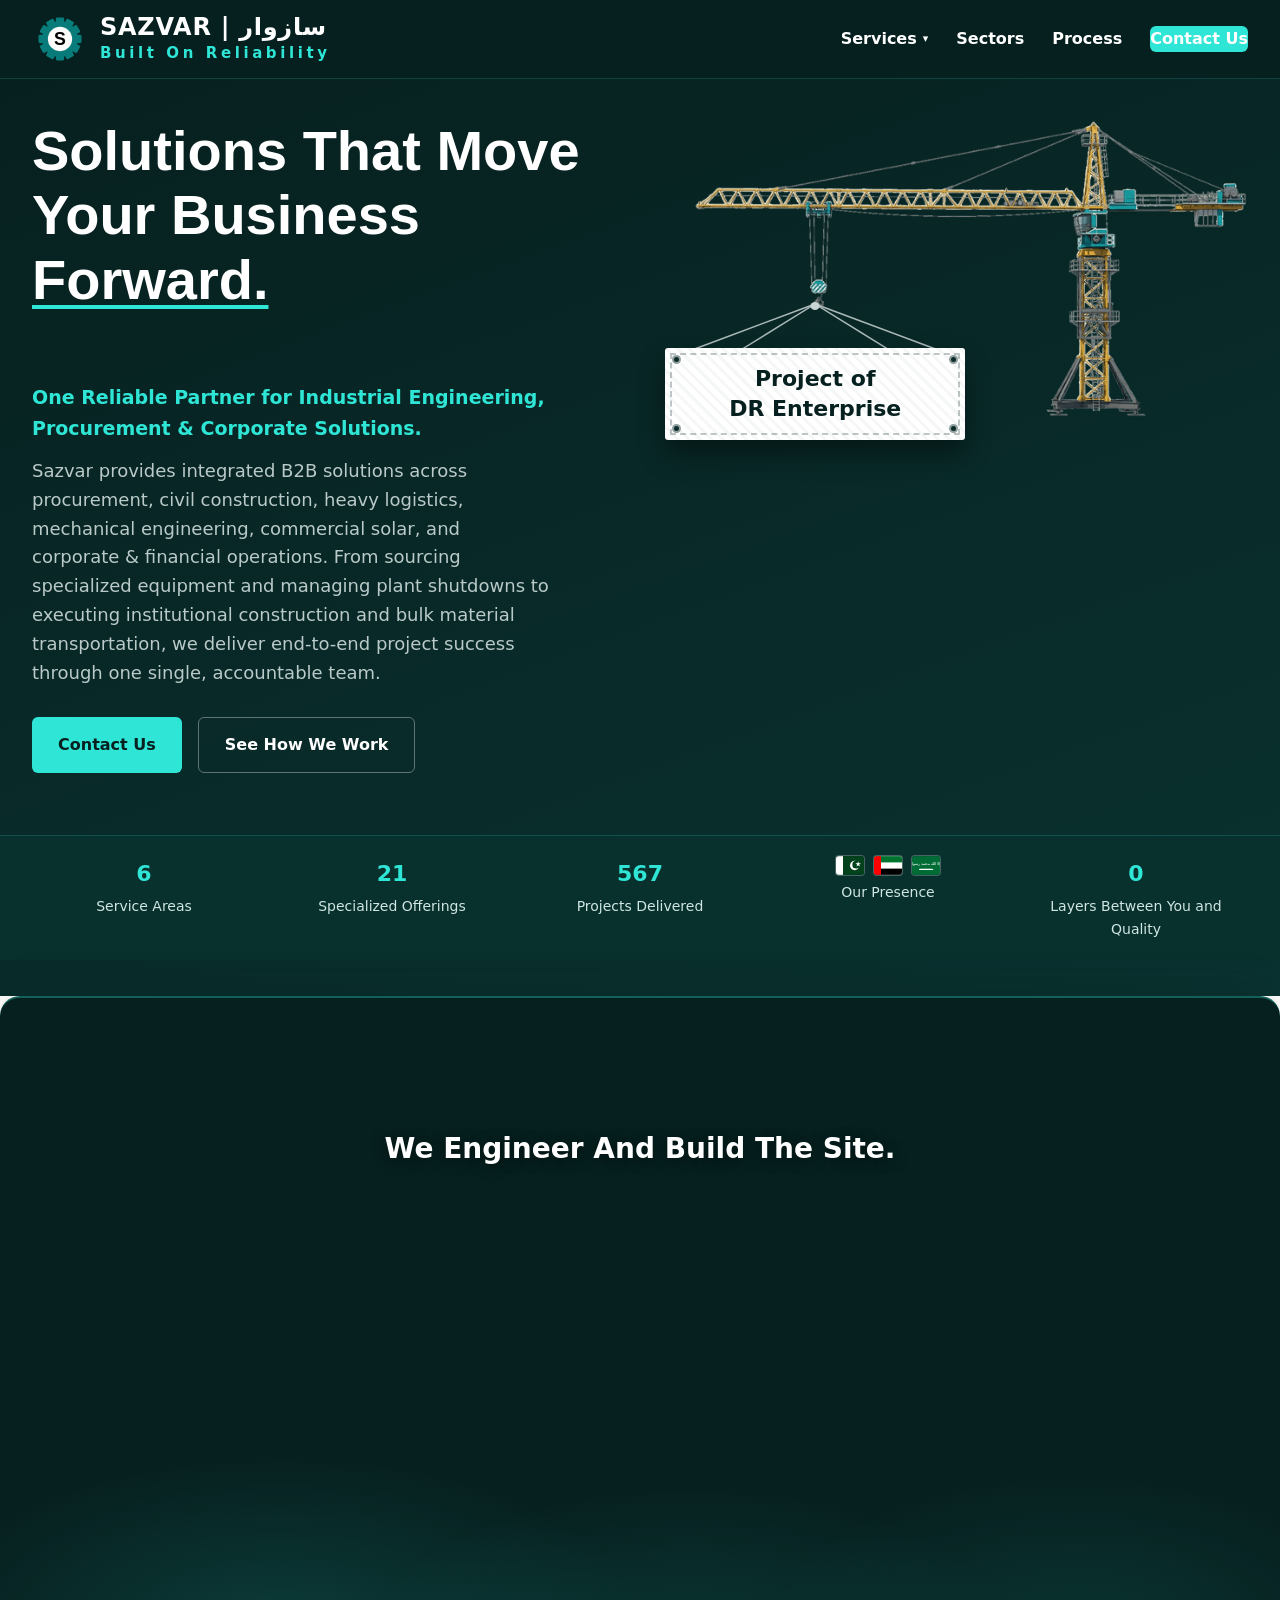
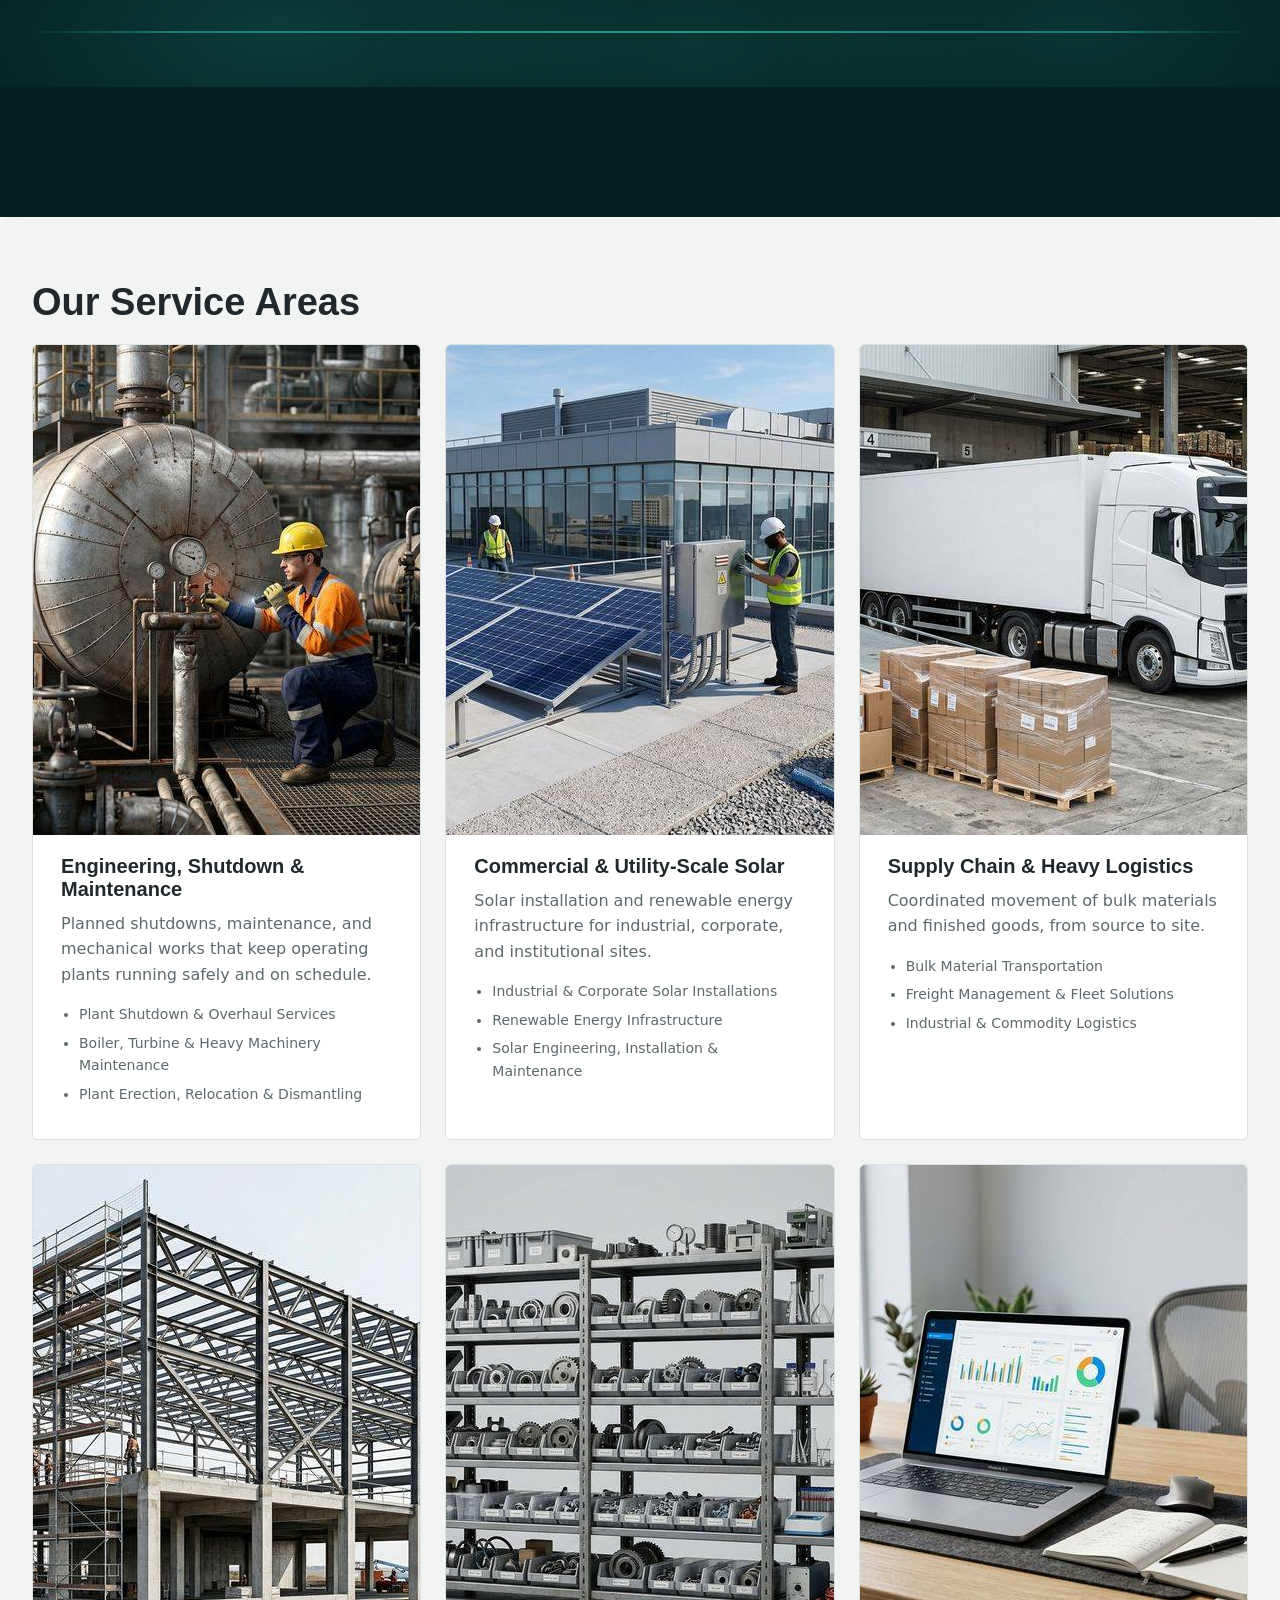
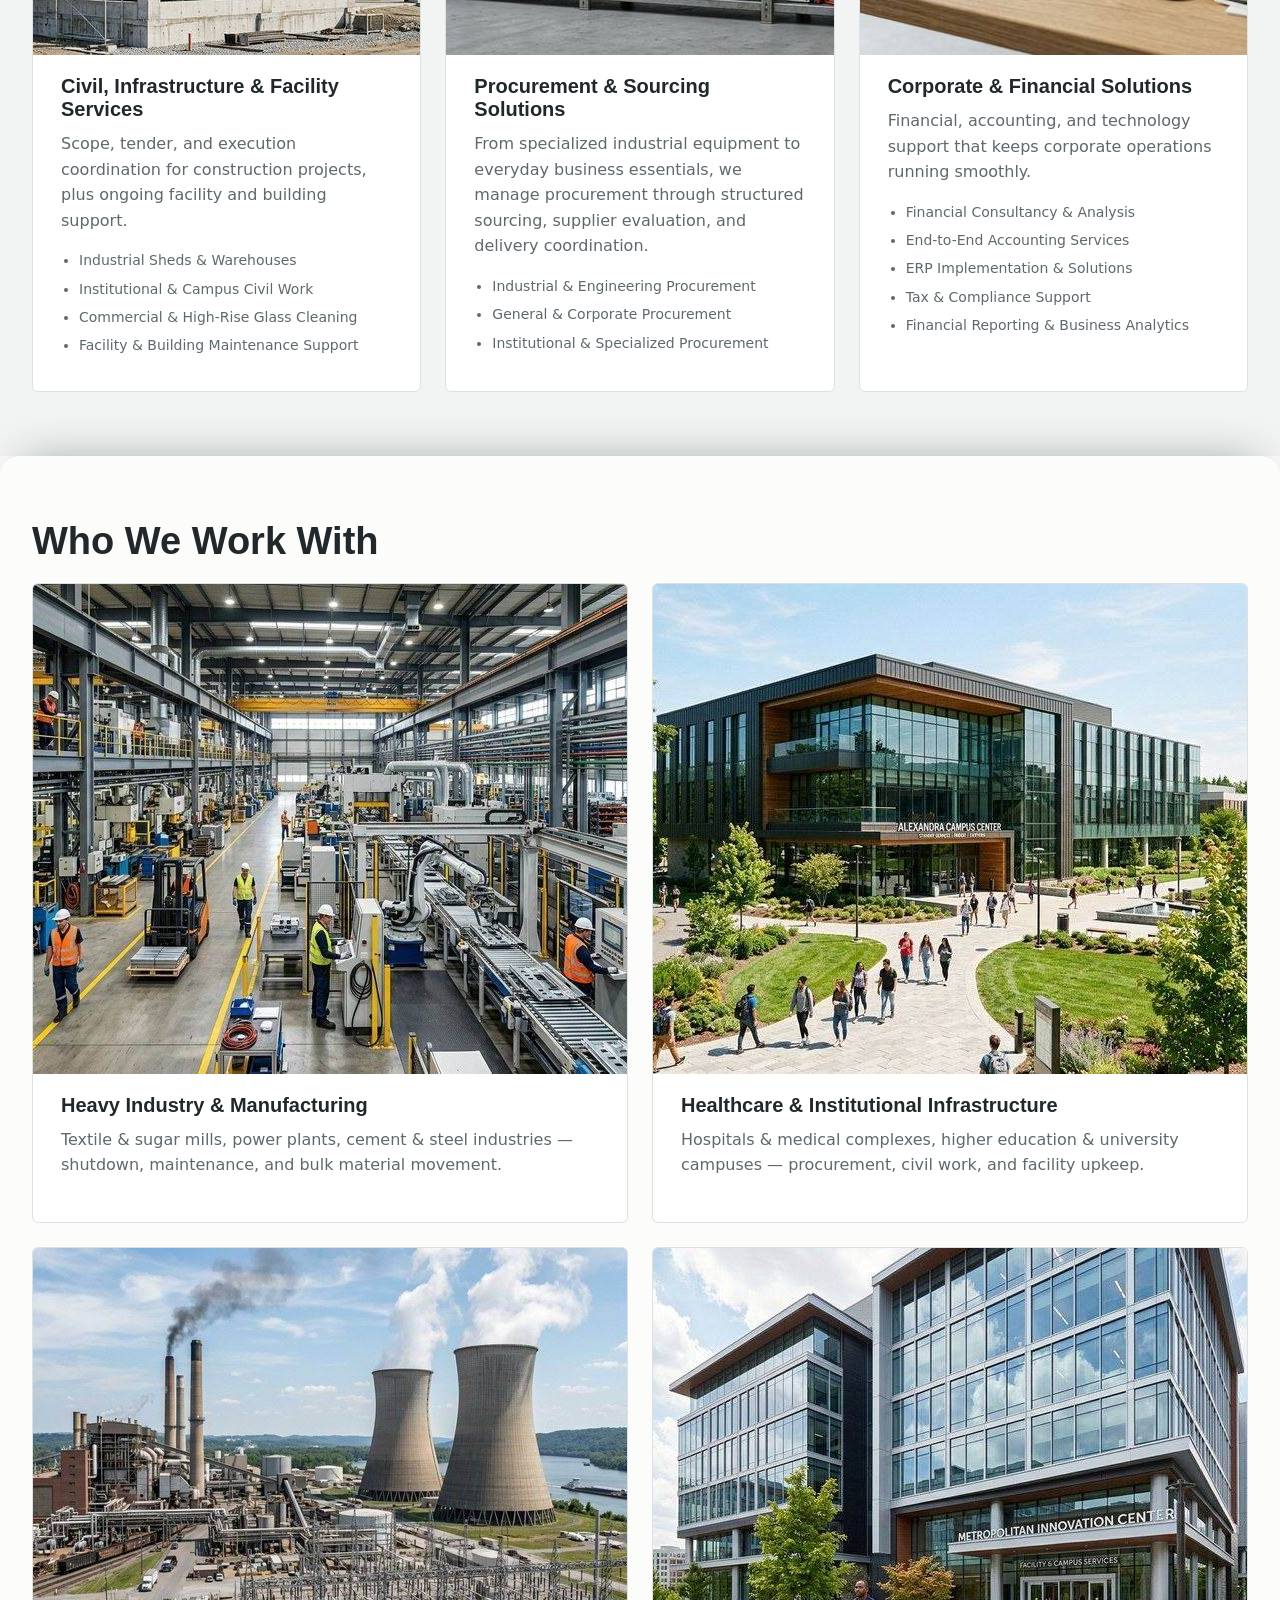
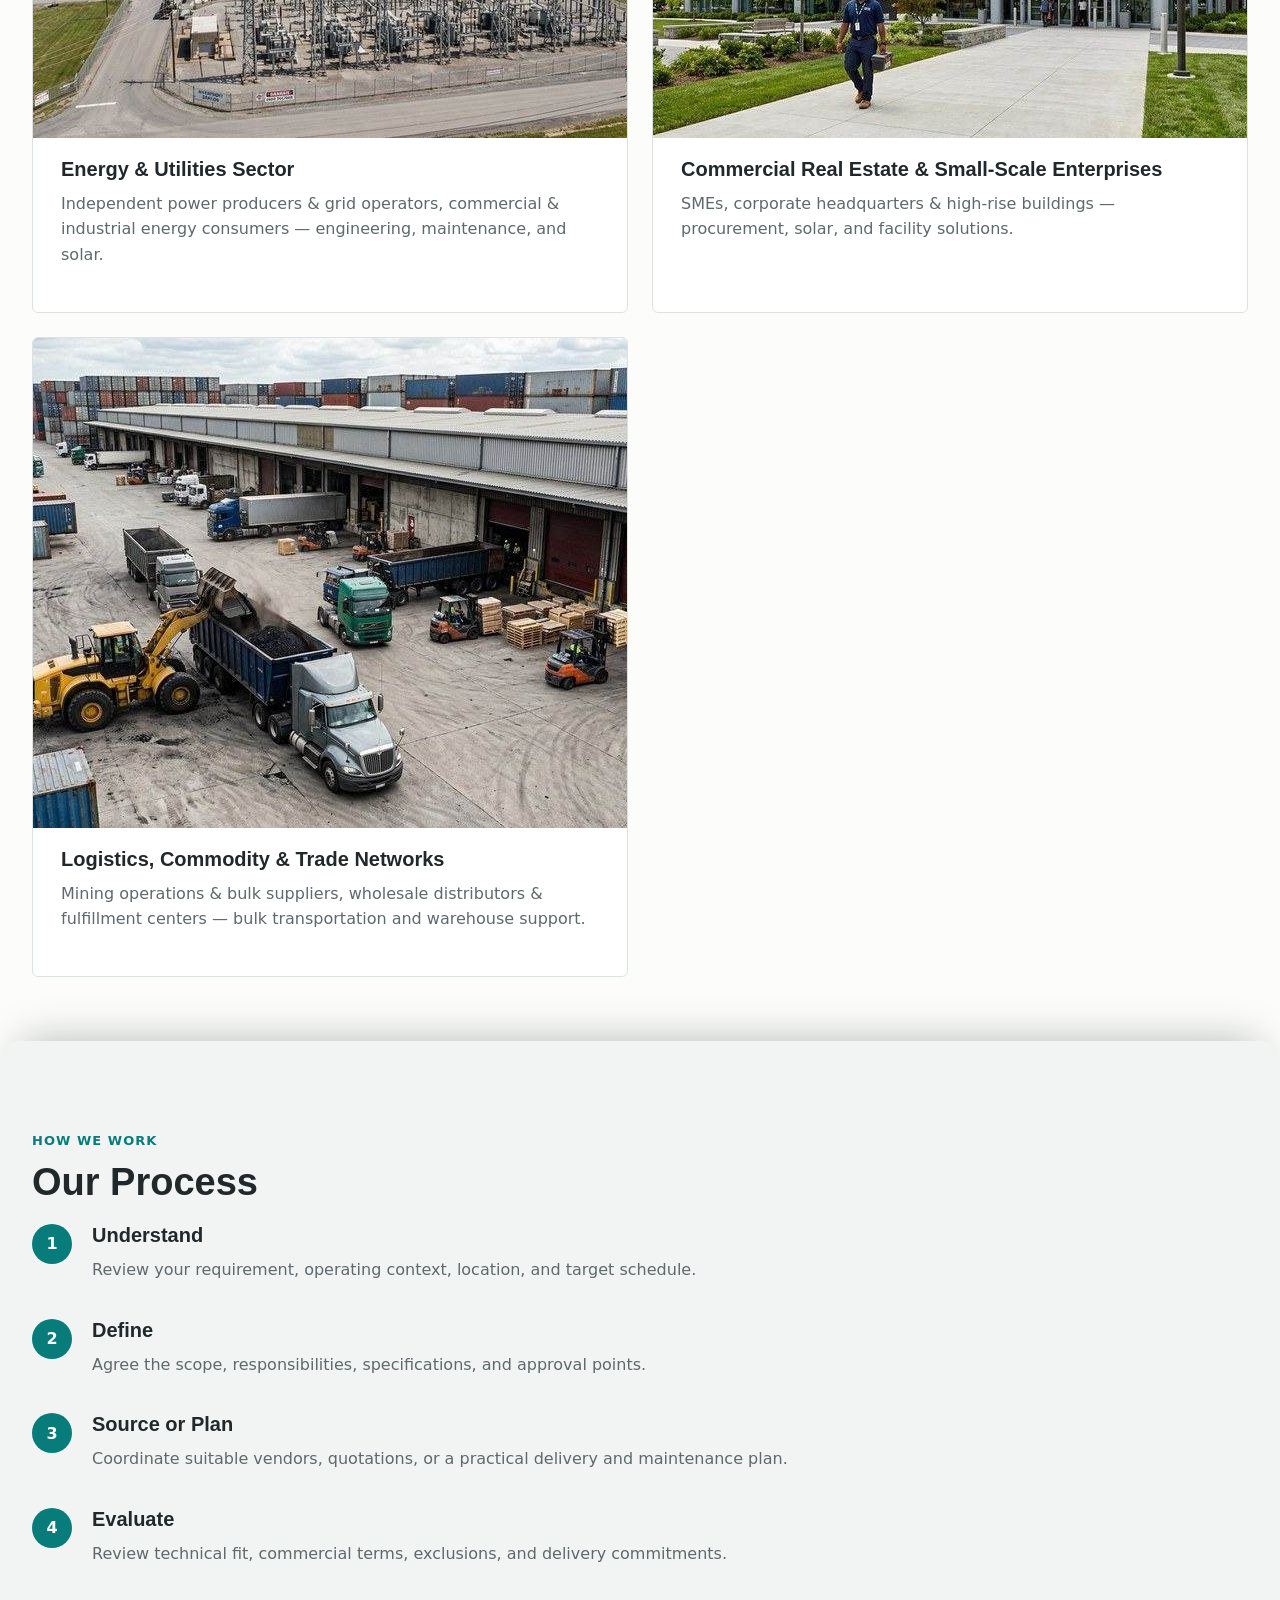
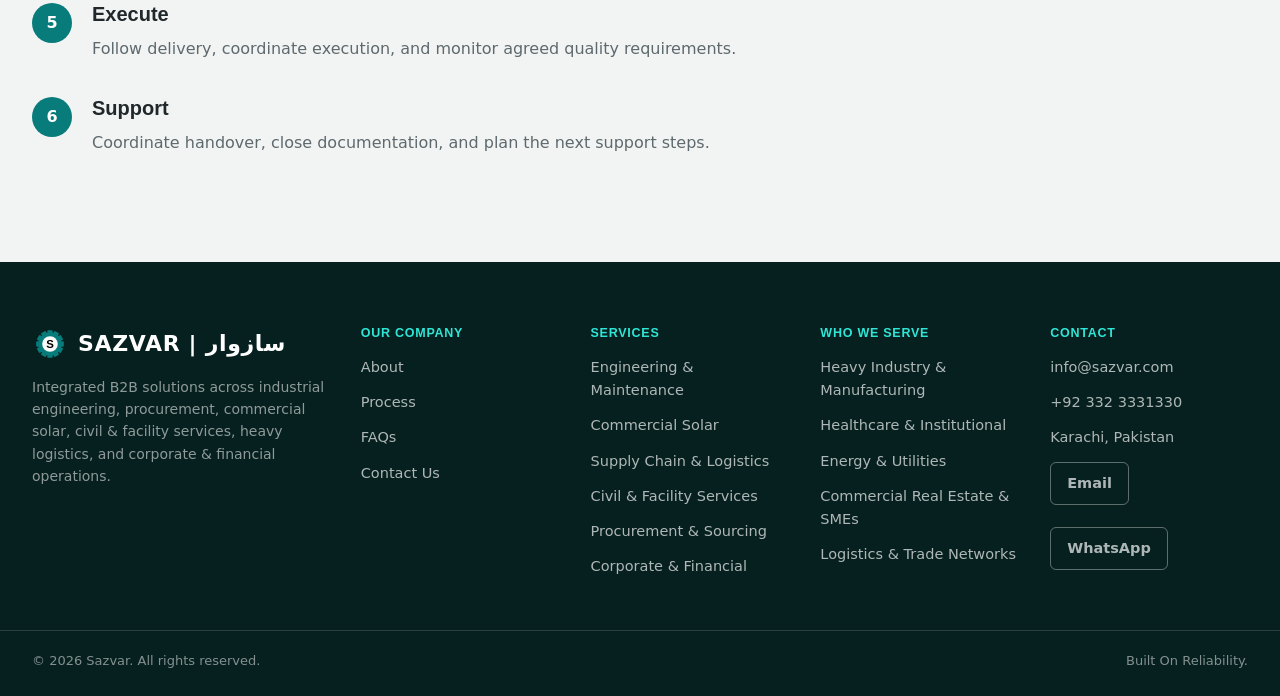
==== index.html @ 2b972c20 "Cache-bust JS files to fix stale scroll-story script on mobile" ====
<!doctype html>
<html lang="en">
<head>
<meta charset="UTF-8" />
<meta name="viewport" content="width=device-width, initial-scale=1.0" />
<title>Sazvar | Industrial Engineering, Procurement &amp; Corporate Solutions</title>
<meta name="description" content="Sazvar delivers integrated B2B solutions across engineering &amp; plant maintenance, commercial solar, heavy logistics, civil &amp; facility services, procurement, and corporate &amp; financial solutions — through one accountable team. Pakistan-based, growing toward the GCC." />
<link rel="icon" href="assets/img/sazvar-mark.svg" type="image/svg+xml" />
<link rel="stylesheet" href="assets/css/style.min.css?v=5" />
</head>
<body class="homepage">

<header class="site-header header-dark">
  <div class="container header-inner">
    <a href="index.html" class="logo" aria-label="Sazvar home — Built On Reliability">
      <img src="assets/img/sazvar-mark.svg" width="42" height="42" alt="" />
      <span class="logo-text-container">
        <span class="logo-word company-name">SAZVAR | <bdi lang="ur" style="font-weight:600">سازوار</bdi></span>
        <span class="logo-slogan tagline">Built On Reliability</span>
      </span>
    </a>
    <button type="button" class="menu-toggle" id="menu-toggle" aria-expanded="false" aria-controls="primary-nav">
      Menu ☰
    </button>
    <nav id="primary-nav" class="primary-nav" aria-label="Main navigation">
      <div class="nav-dropdown">
        <button type="button" class="nav-dropdown-toggle" aria-expanded="false" aria-controls="services-dropdown">
          Services <span class="caret" aria-hidden="true">▾</span>
        </button>
        <div class="services-dropdown" id="services-dropdown">
          <a href="index.html#engineering-shutdown-maintenance" class="services-col">
            <img src="assets/img/services/engineering-shutdown-maintenance-thumb.jpg" alt="" class="services-col-thumb" loading="lazy" width="240" height="130" />
            <h4>Engineering, Shutdown &amp; Maintenance</h4>
            <ul>
              <li>Plant Shutdown &amp; Overhaul Services</li>
              <li>Boiler, Turbine &amp; Heavy Machinery Maintenance</li>
              <li>Plant Erection, Relocation &amp; Dismantling</li>
            </ul>
          </a>
          <a href="index.html#commercial-utility-scale-solar" class="services-col">
            <img src="assets/img/services/commercial-utility-scale-solar-thumb.jpg" alt="" class="services-col-thumb" loading="lazy" width="240" height="130" />
            <h4>Commercial &amp; Utility-Scale Solar</h4>
            <ul>
              <li>Industrial &amp; Corporate Solar Installations</li>
              <li>Renewable Energy Infrastructure</li>
              <li>Solar Engineering, Installation &amp; Maintenance</li>
            </ul>
          </a>
          <a href="index.html#supply-chain-heavy-logistics" class="services-col">
            <img src="assets/img/services/supply-chain-heavy-logistics-thumb.jpg" alt="" class="services-col-thumb" loading="lazy" width="240" height="130" />
            <h4>Supply Chain &amp; Heavy Logistics</h4>
            <ul>
              <li>Bulk Material Transportation</li>
              <li>Freight Management &amp; Fleet Solutions</li>
              <li>Industrial &amp; Commodity Logistics</li>
            </ul>
          </a>
          <a href="index.html#civil-infrastructure-facility-services" class="services-col">
            <img src="assets/img/services/civil-infrastructure-facility-services-thumb.jpg" alt="" class="services-col-thumb" loading="lazy" width="240" height="130" />
            <h4>Civil, Infrastructure &amp; Facility Services</h4>
            <ul>
              <li>Industrial Sheds &amp; Warehouses</li>
              <li>Institutional &amp; Campus Civil Work</li>
              <li>Commercial &amp; High-Rise Glass Cleaning</li>
              <li>Facility &amp; Building Maintenance Support</li>
            </ul>
          </a>
          <a href="index.html#procurement-sourcing-solutions" class="services-col">
            <img src="assets/img/services/procurement-sourcing-solutions-thumb.jpg" alt="" class="services-col-thumb" loading="lazy" width="240" height="130" />
            <h4>Procurement &amp; Sourcing Solutions</h4>
            <ul>
              <li>Industrial &amp; Engineering Procurement</li>
              <li>General &amp; Corporate Procurement</li>
              <li>Institutional &amp; Specialized Procurement</li>
            </ul>
          </a>
          <a href="index.html#corporate-financial-solutions" class="services-col">
            <img src="assets/img/services/corporate-financial-solutions-thumb.jpg" alt="" class="services-col-thumb" loading="lazy" width="240" height="130" />
            <h4>Corporate &amp; Financial Solutions</h4>
            <ul>
              <li>Financial Consultancy &amp; Analysis</li>
              <li>End-to-End Accounting Services</li>
              <li>ERP Implementation &amp; Solutions</li>
              <li>Tax &amp; Compliance Support</li>
              <li>Financial Reporting &amp; Business Analytics</li>
            </ul>
          </a>
        </div>
      </div>
      <a href="index.html#sectors">Sectors</a>
      <a href="index.html#process">Process</a>
      <a href="contact.html" class="btn btn-accent">Contact Us</a>
    </nav>
  </div>
</header>

<main>

  <!-- Hero -->
  <div class="hero-stack-wrap" id="hero-stack-wrap">
  <section class="hero-dark">
    <div class="container">
      <div class="hero-copy-top">
        <h1>Solutions That Move Your Business <span class="accent-underline">Forward.</span></h1>
      </div>

      <div class="hero-signboard-visual" id="hero-signboard-visual">
        <img src="assets/img/hero/mobile-signboard.png" alt="Site sign: Project of DR Enterprise" width="220" height="360" />
      </div>

      <div class="hero-copy-bottom">
        <p class="hero-slogan">One Reliable Partner for Industrial Engineering, Procurement &amp; Corporate Solutions.</p>
        <p class="lead">Sazvar provides integrated B2B solutions across procurement, civil construction, heavy logistics, mechanical engineering, commercial solar, and corporate &amp; financial operations. From sourcing specialized equipment and managing plant shutdowns to executing institutional construction and bulk material transportation, we deliver end-to-end project success through one single, accountable team.</p>
        <div class="button-row">
          <a href="contact.html" class="btn btn-accent">Contact Us</a>
          <a href="about.html" class="btn btn-ghost">See How We Work</a>
        </div>
      </div>

      <div class="hero-crane-visual" id="hero-crane-visual">
        <img src="assets/img/hero/crane.png" class="crane-img" alt="Construction crane, representing Sazvar's engineering and construction capability" loading="lazy" width="640" height="345" />
        <div class="hook-banner">
          <svg class="sling-lines" viewBox="0 0 260 50" preserveAspectRatio="none">
            <line x1="130" y1="0" x2="14" y2="50" />
            <line x1="130" y1="0" x2="246" y2="50" />
            <line x1="130" y1="0" x2="60" y2="50" />
            <line x1="130" y1="0" x2="200" y2="50" />
            <circle cx="130" cy="2" r="4" />
          </svg>
          <div class="banner-flag">
            <span class="grommet tl"></span><span class="grommet tr"></span>
            Project of<br />DR Enterprise
            <span class="grommet bl"></span><span class="grommet br"></span>
          </div>
        </div>
      </div>
    </div>

    <!-- Stats strip -->
    <div class="value-strip stats-dark hero-stats-strip">
      <div class="value-grid" id="value-grid">
        <div><span class="count-up" data-target="6">6</span><p>Service Areas</p></div>
        <div><span class="count-up" data-target="21">21</span><p>Specialized Offerings</p></div>
        <div><span class="count-up" data-target="567">567</span><p>Projects Delivered</p></div>
        <div class="presence-stat">
          <div class="presence-flags" aria-hidden="true">
            <svg class="flag-chip" viewBox="0 0 24 16" role="img" aria-label="Pakistan flag">
              <rect width="24" height="16" fill="#01411C"/>
              <rect width="6" height="16" fill="#fff"/>
              <circle cx="16" cy="8" r="4" fill="#fff"/>
              <circle cx="17.3" cy="7.3" r="3.3" fill="#01411C"/>
              <polygon fill="#fff" points="19,4.4 19.55,6.1 21.35,6.1 19.9,7.2 20.45,8.9 19,7.8 17.55,8.9 18.1,7.2 16.65,6.1 18.45,6.1"/>
            </svg>
            <svg class="flag-chip" viewBox="0 0 24 16" role="img" aria-label="United Arab Emirates flag">
              <rect width="24" height="16" fill="#fff"/>
              <rect y="0" width="24" height="5.34" fill="#00732F"/>
              <rect y="10.66" width="24" height="5.34" fill="#000"/>
              <rect width="6" height="16" fill="#FF0000"/>
            </svg>
            <svg class="flag-chip" viewBox="0 0 24 16" role="img" aria-label="Saudi Arabia flag">
              <rect width="24" height="16" fill="#006C35"/>
              <text x="12" y="7.6" text-anchor="middle" font-size="3.6" fill="#fff" font-family="'Segoe UI', Tahoma, Arial, sans-serif">لا إله إلا الله محمد رسول الله</text>
              <rect x="6" y="10.8" width="11" height="1.1" rx="0.55" fill="#fff"/>
              <polygon points="17,10.6 18.4,11.35 17,12.1" fill="#fff"/>
            </svg>
          </div>
          <p>Our Presence</p>
        </div>
        <div><span class="count-down" data-target="0" data-start="10">0</span><p>Layers Between You and Quality</p></div>
      </div>
    </div>
  </section>
  </div>

  <!-- Scroll story: "one site, everything happening" -->
  <section class="site-band" id="site-band">
    <div class="site-stage-sticky" id="site-stage-sticky">
      <div class="container site-stage" id="site-stage">
        <div class="site-headline-stack">
          <p class="site-headline h1">We Engineer And Build The Site.</p>
          <p class="site-headline h2">We Source And Move Every Shipment.</p>
          <p class="site-headline h3">And Keep The Business Running.</p>
          <p class="site-headline h4">One Job Done — Already Moving To The Next Site.</p>
        </div>
        <div class="plant-rig" id="plant-rig">
          <img src="assets/img/hero/plant.png" alt="Small industrial plant with elevated tank and site office" loading="lazy" width="900" height="659" />
        </div>
        <div class="truck-rig" id="truck-rig">
          <img src="assets/img/hero/delivery-truck.png" alt="Delivery truck arriving with materials and equipment" loading="lazy" width="900" height="381" />
        </div>
        <div class="office-rig" id="office-rig">
          <img src="assets/img/hero/site-office.png" alt="Site office with rooftop solar panels" loading="lazy" width="700" height="511" />
        </div>
      </div>
    </div>
  </section>

  <!-- Services -->
  <section id="services" class="section section-alt">
    <div class="container">
      <h2>Our Service Areas</h2>
      <div class="grid grid-3">

        <div class="card has-image" id="engineering-shutdown-maintenance">
          <img src="assets/img/services/engineering-shutdown-maintenance-card.jpg" alt="Technician inspecting an industrial boiler and turbine assembly" class="card-img" loading="lazy" width="900" height="490" />
          <h3>Engineering, Shutdown &amp; Maintenance</h3>
          <p>Planned shutdowns, maintenance, and mechanical works that keep operating plants running safely and on schedule.</p>
          <ul>
            <li>Plant Shutdown &amp; Overhaul Services</li>
            <li>Boiler, Turbine &amp; Heavy Machinery Maintenance</li>
            <li>Plant Erection, Relocation &amp; Dismantling</li>
          </ul>
        </div>

        <div class="card has-image" id="commercial-utility-scale-solar">
          <img src="assets/img/services/commercial-utility-scale-solar-card.jpg" alt="Technicians installing solar panels on a commercial rooftop" class="card-img" loading="lazy" width="900" height="490" />
          <h3>Commercial &amp; Utility-Scale Solar</h3>
          <p>Solar installation and renewable energy infrastructure for industrial, corporate, and institutional sites.</p>
          <ul>
            <li>Industrial &amp; Corporate Solar Installations</li>
            <li>Renewable Energy Infrastructure</li>
            <li>Solar Engineering, Installation &amp; Maintenance</li>
          </ul>
        </div>

        <div class="card has-image" id="supply-chain-heavy-logistics">
          <img src="assets/img/services/supply-chain-heavy-logistics-card.jpg" alt="Freight truck loading pallets of goods at a warehouse dock" class="card-img" loading="lazy" width="900" height="490" />
          <h3>Supply Chain &amp; Heavy Logistics</h3>
          <p>Coordinated movement of bulk materials and finished goods, from source to site.</p>
          <ul>
            <li>Bulk Material Transportation</li>
            <li>Freight Management &amp; Fleet Solutions</li>
            <li>Industrial &amp; Commodity Logistics</li>
          </ul>
        </div>

        <div class="card has-image" id="civil-infrastructure-facility-services">
          <img src="assets/img/services/civil-infrastructure-facility-services-card.jpg" alt="Structural steel frame of an industrial building under construction" class="card-img" loading="lazy" width="900" height="490" />
          <h3>Civil, Infrastructure &amp; Facility Services</h3>
          <p>Scope, tender, and execution coordination for construction projects, plus ongoing facility and building support.</p>
          <ul>
            <li>Industrial Sheds &amp; Warehouses</li>
            <li>Institutional &amp; Campus Civil Work</li>
            <li>Commercial &amp; High-Rise Glass Cleaning</li>
            <li>Facility &amp; Building Maintenance Support</li>
          </ul>
        </div>

        <div class="card has-image" id="procurement-sourcing-solutions">
          <img src="assets/img/services/procurement-sourcing-solutions-card.jpg" alt="Shelving of tools, spare parts, and lab equipment ready for dispatch" class="card-img" loading="lazy" width="900" height="490" />
          <h3>Procurement &amp; Sourcing Solutions</h3>
          <p>From specialized industrial equipment to everyday business essentials, we manage procurement through structured sourcing, supplier evaluation, and delivery coordination.</p>
          <ul>
            <li>Industrial &amp; Engineering Procurement</li>
            <li>General &amp; Corporate Procurement</li>
            <li>Institutional &amp; Specialized Procurement</li>
          </ul>
        </div>

        <div class="card has-image" id="corporate-financial-solutions">
          <img src="assets/img/services/corporate-financial-solutions-card.jpg" alt="Laptop showing a business dashboard on a corporate office desk" class="card-img" loading="lazy" width="900" height="490" />
          <h3>Corporate &amp; Financial Solutions</h3>
          <p>Financial, accounting, and technology support that keeps corporate operations running smoothly.</p>
          <ul>
            <li>Financial Consultancy &amp; Analysis</li>
            <li>End-to-End Accounting Services</li>
            <li>ERP Implementation &amp; Solutions</li>
            <li>Tax &amp; Compliance Support</li>
            <li>Financial Reporting &amp; Business Analytics</li>
          </ul>
        </div>

      </div>
    </div>
  </section>

  <!-- Sectors -->
  <section id="sectors" class="section">
    <div class="container">
      <h2>Who We Work With</h2>
      <div class="grid grid-2">
        <div class="card has-image">
          <img src="assets/img/sectors/heavy-industry-manufacturing.jpg" alt="Operating industrial manufacturing facility" class="card-img" loading="lazy" width="900" height="490" />
          <h3>Heavy Industry &amp; Manufacturing</h3>
          <p>Textile &amp; sugar mills, power plants, cement &amp; steel industries — shutdown, maintenance, and bulk material movement.</p>
        </div>
        <div class="card has-image">
          <img src="assets/img/sectors/healthcare-institutional.jpg" alt="Institutional campus building" class="card-img" loading="lazy" width="900" height="490" />
          <h3>Healthcare &amp; Institutional Infrastructure</h3>
          <p>Hospitals &amp; medical complexes, higher education &amp; university campuses — procurement, civil work, and facility upkeep.</p>
        </div>
        <div class="card has-image">
          <img src="assets/img/sectors/energy-utilities.jpg" alt="Power plant and utility infrastructure" class="card-img" loading="lazy" width="900" height="490" />
          <h3>Energy &amp; Utilities Sector</h3>
          <p>Independent power producers &amp; grid operators, commercial &amp; industrial energy consumers — engineering, maintenance, and solar.</p>
        </div>
        <div class="card has-image">
          <img src="assets/img/sectors/commercial-real-estate-smes.jpg" alt="Commercial and institutional facility building" class="card-img" loading="lazy" width="900" height="490" />
          <h3>Commercial Real Estate &amp; Small-Scale Enterprises</h3>
          <p>SMEs, corporate headquarters &amp; high-rise buildings — procurement, solar, and facility solutions.</p>
        </div>
        <div class="card has-image">
          <img src="assets/img/sectors/logistics-commodity-trade.jpg" alt="Bulk logistics yard with trucks, forklifts, and cargo containers" class="card-img" loading="lazy" width="900" height="490" />
          <h3>Logistics, Commodity &amp; Trade Networks</h3>
          <p>Mining operations &amp; bulk suppliers, wholesale distributors &amp; fulfillment centers — bulk transportation and warehouse support.</p>
        </div>
      </div>
    </div>
  </section>

  <!-- Process -->
  <section id="process" class="section section-alt">
    <div class="container">
      <span class="eyebrow">How We Work</span>
      <h2>Our Process</h2>
      <div class="process-list">
        <div class="process-item"><div class="process-number">1</div><div><h3>Understand</h3><p>Review your requirement, operating context, location, and target schedule.</p></div></div>
        <div class="process-item"><div class="process-number">2</div><div><h3>Define</h3><p>Agree the scope, responsibilities, specifications, and approval points.</p></div></div>
        <div class="process-item"><div class="process-number">3</div><div><h3>Source or Plan</h3><p>Coordinate suitable vendors, quotations, or a practical delivery and maintenance plan.</p></div></div>
        <div class="process-item"><div class="process-number">4</div><div><h3>Evaluate</h3><p>Review technical fit, commercial terms, exclusions, and delivery commitments.</p></div></div>
        <div class="process-item"><div class="process-number">5</div><div><h3>Execute</h3><p>Follow delivery, coordinate execution, and monitor agreed quality requirements.</p></div></div>
        <div class="process-item"><div class="process-number">6</div><div><h3>Support</h3><p>Coordinate handover, close documentation, and plan the next support steps.</p></div></div>
      </div>
    </div>
  </section>


</main>

<footer class="site-footer">
  <div class="container footer-grid">
    <div class="footer-col footer-brand">
      <div class="footer-logo-row">
        <img src="assets/img/sazvar-mark.svg" width="36" height="36" alt="" />
        <span class="logo-word">SAZVAR | <bdi lang="ur" style="font-weight:600">سازوار</bdi></span>
      </div>
      <p>Integrated B2B solutions across industrial engineering, procurement, commercial solar, civil &amp; facility services, heavy logistics, and corporate &amp; financial operations.</p>
    </div>
    <div class="footer-col">
      <h4>Our Company</h4>
      <a href="about.html">About</a>
      <a href="index.html#process">Process</a>
      <a href="faq.html">FAQs</a>
      <a href="contact.html">Contact Us</a>
    </div>
    <div class="footer-col">
      <h4>Services</h4>
      <a href="index.html#engineering-shutdown-maintenance">Engineering &amp; Maintenance</a>
      <a href="index.html#commercial-utility-scale-solar">Commercial Solar</a>
      <a href="index.html#supply-chain-heavy-logistics">Supply Chain &amp; Logistics</a>
      <a href="index.html#civil-infrastructure-facility-services">Civil &amp; Facility Services</a>
      <a href="index.html#procurement-sourcing-solutions">Procurement &amp; Sourcing</a>
      <a href="index.html#corporate-financial-solutions">Corporate &amp; Financial</a>
    </div>
    <div class="footer-col">
      <h4>Who We Serve</h4>
      <a href="index.html#sectors">Heavy Industry &amp; Manufacturing</a>
      <a href="index.html#sectors">Healthcare &amp; Institutional</a>
      <a href="index.html#sectors">Energy &amp; Utilities</a>
      <a href="index.html#sectors">Commercial Real Estate &amp; SMEs</a>
      <a href="index.html#sectors">Logistics &amp; Trade Networks</a>
    </div>
    <div class="footer-col">
      <h4>Contact</h4>
      <!-- TODO: replace info@sazvar.com with a real, verified inbox if different -->
      <a href="mailto:info@sazvar.com">info@sazvar.com</a>
      <a href="tel:+923323331330">+92 332 3331330</a>
      <span class="footer-text">Karachi, Pakistan</span>
      <div class="footer-contact-buttons">
        <a href="mailto:info@sazvar.com" class="btn btn-ghost btn-sm">Email</a>
        <a href="https://wa.me/923323331330" target="_blank" rel="noopener" class="btn btn-ghost btn-sm">WhatsApp</a>
      </div>
    </div>
  </div>
  <div class="container footer-bottom">
    <span>&copy; <span id="year"></span> Sazvar. All rights reserved.</span>
    <span>Built On Reliability.</span>
  </div>
</footer>

<script src="assets/js/main.js?v=2"></script>
<script>document.getElementById('year').textContent = new Date().getFullYear();</script>
<script>
  // Stretch the tagline (letter-spacing) so it always spans exactly as wide as
  // the "SAZVAR | سازوار" wordmark above it, no matter what font the browser
  // actually renders.
  (function () {
    function matchTaglineWidth() {
      var word = document.querySelector(".logo-word");
      var slogan = document.querySelector(".logo-slogan");
      if (!word || !slogan) return;
      slogan.style.letterSpacing = "normal";
      var targetWidth = word.getBoundingClientRect().width;
      var naturalWidth = slogan.getBoundingClientRect().width;
      var text = slogan.textContent.trim();
      var gaps = text.length - 1;
      if (gaps <= 0 || targetWidth <= naturalWidth) return;
      var extraPerChar = (targetWidth - naturalWidth) / gaps;
      slogan.style.letterSpacing = extraPerChar + "px";
    }
    window.addEventListener("load", matchTaglineWidth);
    window.addEventListener("resize", matchTaglineWidth);
  })();

</script>
<script src="assets/js/stack-scroll.js?v=2"></script>
</body>
</html>
---- assets/css/style.min.css ----
:root{--bg:#fcfcfa;--surface:#f2f4f3;--white:#fff;--teal:#087c7a;--teal-deep:#055e5d;--ink:#20282b;--muted:#5e696d;--border:#dce2e1;--radius:6px;--max-width:1440px}*{box-sizing:border-box}html{scroll-behavior:smooth}body{margin:0;background:var(--bg);color:var(--ink);font-family:"Segoe UI",system-ui,-apple-system,Roboto,Arial,sans-serif;font-size:16px;line-height:1.6}h1,h2,h3,h4{font-family:"Segoe UI Semibold","Segoe UI",Arial,sans-serif;font-weight:700;line-height:1.15;margin:0 0 .5em;color:var(--ink)}h1{font-size:clamp(36px, 4.5vw, 58px)}h2{font-size:clamp(28px, 3vw, 38px)}h3{font-size:20px}p{margin:0 0 16px;color:var(--muted)}a{color:var(--teal);text-decoration:none}img,svg{max-width:100%;display:block}.container{max-width:var(--max-width);margin:0 auto;padding:0 32px}.section{padding:64px 0}.section-alt{background:var(--surface)}.eyebrow{text-transform:uppercase;letter-spacing:.08em;font-size:13px;font-weight:700;color:var(--teal);margin-bottom:10px;display:block}.btn{display:inline-flex;align-items:center;gap:8px;padding:14px 26px;border-radius:var(--radius);font-weight:700;background:var(--teal);color:#fff;border:none;cursor:pointer;text-decoration:none}.btn:hover{background:var(--teal-deep)}.btn-outline{background:0 0;color:var(--teal);border:1.5px solid var(--teal)}.btn-outline:hover{background:var(--teal);color:#fff}.site-header{position:sticky;top:0;z-index:50;background:var(--bg);border-bottom:1px solid var(--border)}.header-inner{display:flex;align-items:center;justify-content:space-between;height:78px}.logo{display:flex;align-items:center;gap:12px}.logo img{width:56px;height:56px}.logo-word{font-weight:800;font-size:24px;letter-spacing:.03em;line-height:1.1;display:block;color:var(--ink)}.logo-slogan{font-size:11px;color:var(--teal);font-weight:600;line-height:1.3;margin-top:2px;display:block}.menu-toggle{display:inline-flex;align-items:center;gap:8px;background:0 0;border:1px solid var(--border);border-radius:var(--radius);padding:10px 16px;font-weight:600;cursor:pointer;color:var(--ink)}.primary-nav{display:none;position:absolute;top:78px;left:0;right:0;background:var(--bg);border-bottom:1px solid var(--border);flex-direction:column;padding:8px 24px 20px}.primary-nav.is-open{display:flex}.primary-nav a{color:var(--ink);font-weight:600;padding:12px 0;border-bottom:1px solid var(--border)}.primary-nav a:last-of-type{border-bottom:none}.primary-nav .btn{margin-top:12px;justify-content:center}@media (min-width:860px){.menu-toggle{display:none}.primary-nav{display:flex!important;position:static;flex-direction:row;align-items:center;border:none;padding:0;gap:28px;background:0 0}.primary-nav a{border-bottom:none;padding:0}.primary-nav .btn{margin-top:0}}.nav-dropdown{position:relative;border-bottom:1px solid var(--border)}.nav-dropdown-toggle{display:inline-flex;align-items:center;gap:6px;width:100%;background:0 0;border:none;font:inherit;font-weight:600;color:var(--ink);padding:12px 0;cursor:pointer;text-align:left}.site-header.header-dark .nav-dropdown-toggle{color:#fff}.nav-dropdown .caret{font-size:11px;transition:transform .2s ease}.nav-dropdown.is-open .caret{transform:rotate(180deg)}.services-dropdown{display:none;padding:0 0 12px 12px}.nav-dropdown.is-open .services-dropdown{display:block}.services-col{display:block;padding:8px 0}.services-col-thumb{display:none}.services-col h4{margin:0 0 4px;font-size:14px;color:var(--ink);font-weight:700}.services-col ul{margin:0;padding-left:16px;font-size:12.5px;color:var(--muted)}.services-col li{margin-bottom:2px}.site-header.header-dark .services-col h4{color:#fff}.site-header.header-dark .services-col ul{color:rgba(255,255,255,.65)}@media (min-width:860px){.nav-dropdown{border-bottom:none}.nav-dropdown-toggle{width:auto;padding:0}.services-dropdown{position:absolute;top:calc(100% + 22px);left:0;background:#fff;border:1px solid var(--border);border-radius:10px;box-shadow:0 20px 44px rgba(6,20,19,.16);padding:22px;grid-template-columns:repeat(3,minmax(150px,1fr));max-width:620px;gap:20px 24px;z-index:60}.nav-dropdown.is-open .services-dropdown{display:grid}.services-col-thumb{display:block;width:100%;aspect-ratio:240/130;object-fit:cover;border-radius:6px;margin-bottom:10px}.services-col:hover h4{color:var(--teal)}.site-header.header-dark .services-col h4{color:var(--ink)}.site-header.header-dark .services-col ul{color:var(--muted)}.site-header.header-dark .services-col:hover h4{color:var(--teal)}}.hero-grid{display:grid;gap:40px;padding:56px 0 40px}.hero-slogan{color:var(--teal);font-weight:700;font-size:20px}.hero-footnote{display:flex;align-items:center;gap:8px;font-size:14px;color:var(--muted);margin-top:20px}.status-dot{width:8px;height:8px;border-radius:50%;background:var(--teal);display:inline-block}.button-row{display:flex;flex-wrap:wrap;gap:16px;margin:24px 0}@media (min-width:900px){.hero-grid{grid-template-columns:1.1fr 0.9fr;align-items:center}}.value-strip{border-top:1px solid var(--border);border-bottom:1px solid var(--border);padding:32px 0}.value-grid{display:grid;gap:24px;grid-template-columns:repeat(2,1fr);text-align:center}.value-grid span{color:var(--teal);font-weight:800;font-size:22px;display:block}.value-grid p{margin:4px 0 0;font-size:14px;color:var(--ink)}@media (min-width:720px){.value-grid{grid-template-columns:repeat(5,1fr)}}.hero-stats-strip{max-width:var(--max-width);margin:28px auto 0;padding:20px 32px}.presence-flags{display:flex;justify-content:center;gap:10px;line-height:1;margin-bottom:6px}.presence-flags .flag-chip{display:inline-block;width:28px;height:19px;border-radius:3px;box-shadow:0 0 0 1px rgba(255,255,255,.25);opacity:0;transform:translateY(-22px) scale(.5) rotate(-8deg);transition:transform .7s cubic-bezier(.34, 1.56, .64, 1),opacity .45s ease}.presence-flags .flag-chip:nth-child(2){transition-delay:0.15s}.presence-flags .flag-chip:nth-child(3){transition-delay:0.3s}.value-grid.in-view .presence-flags .flag-chip{opacity:1;transform:translateY(0) scale(1) rotate(0)}.grid{display:grid;gap:24px}@media (min-width:720px){.grid-2{grid-template-columns:repeat(2,1fr)}.grid-3{grid-template-columns:repeat(3,1fr)}}.card{background:var(--white);border:1px solid var(--border);border-radius:var(--radius);padding:28px}.card.has-image{padding:0 0 28px;overflow:hidden}.card-img{display:block;width:100%;aspect-ratio:900/490;object-fit:cover;margin-bottom:20px}.card.has-image h3,.card.has-image p,.card.has-image ul{margin-left:28px;margin-right:28px}.card h3{margin-bottom:10px}.card ul{margin:12px 0 0;padding-left:18px;color:var(--muted);font-size:14px}.card ul li{margin-bottom:6px}.card .text-link{display:inline-block;margin-top:14px;font-weight:700}.process-list{counter-reset:step;display:grid;gap:20px}.process-item{display:flex;gap:20px;align-items:flex-start}.process-number{flex:none;width:40px;height:40px;border-radius:50%;background:var(--teal);color:#fff;display:flex;align-items:center;justify-content:center;font-weight:800}.process-output{font-size:13px;color:var(--teal);font-weight:700;margin-top:6px}.faq-item{border-bottom:1px solid var(--border);padding:18px 0}.faq-item summary{cursor:pointer;font-weight:700;color:var(--ink);list-style:none}.faq-item summary::-webkit-details-marker{display:none}.faq-item summary::after{content:"+";float:right;color:var(--teal);font-size:20px}.faq-item[open] summary::after{content:"\2212"}.faq-item p{margin-top:12px}.form-field{display:grid;gap:6px;margin-bottom:18px}.form-field label{font-weight:600;font-size:14px}.form-field input,.form-field select,.form-field textarea{padding:12px 14px;border:1px solid var(--border);border-radius:var(--radius);font-size:15px;font-family:inherit}.form-note{font-size:13px;color:var(--muted);margin-top:12px}.site-footer{background:var(--hero-dark-1);color:rgba(255,255,255,.68);padding:64px 0 24px}.footer-grid{display:grid;grid-template-columns:1.5fr repeat(4,1fr);gap:32px}.footer-col h4{color:var(--accent);text-transform:uppercase;letter-spacing:.06em;font-size:12.5px;font-weight:700;margin-bottom:16px}.footer-col .footer-text,.footer-col a{display:block;color:rgba(255,255,255,.68);margin-bottom:12px;font-size:14.5px}.footer-col a:hover{color:var(--accent)}.footer-logo-row{display:flex;align-items:center;gap:10px;margin-bottom:14px}.footer-brand .logo-word{color:#fff;font-weight:800;font-size:22px;display:block}.footer-brand p{color:rgba(255,255,255,.55);font-size:14px;max-width:300px;margin:0}.footer-contact-buttons{display:flex;flex-wrap:wrap;gap:10px;margin-top:6px}.btn-sm{padding:9px 16px;font-size:13px}.footer-bottom{margin-top:40px;padding-top:20px;border-top:1px solid rgba(255,255,255,.14);font-size:13px;color:rgba(255,255,255,.5);display:flex;flex-wrap:wrap;gap:12px;justify-content:space-between}@media (max-width:860px){.footer-grid{grid-template-columns:repeat(2,1fr)}.footer-brand{grid-column:1/-1}}@media (max-width:479px){.footer-grid{grid-template-columns:1fr}}:root{--hero-dark-1:#06201f;--hero-dark-2:#0a3230;--accent:#2fe6d6;--accent-deep:#14b8a9}.logo-text-container{display:flex;flex-direction:column;align-items:flex-start}.company-name{display:block;margin:0;padding:0;white-space:nowrap}.tagline{display:block;margin-top:4px;white-space:nowrap}.site-header.header-dark{background:var(--hero-dark-1);border-bottom-color:rgba(47,230,214,.18)}.site-header.header-dark .company-name{color:#fff}.site-header.header-dark .logo-slogan{color:var(--accent);font-size:15px}.site-header.header-dark .menu-toggle{color:#fff;border-color:rgba(255,255,255,.3)}.site-header.header-dark .primary-nav a{color:#fff}.site-header.header-dark .primary-nav{background:var(--hero-dark-1);border-bottom:1px solid rgba(47,230,214,.18)}@media (min-width:860px){.site-header.header-dark .primary-nav{background:0 0;border-bottom:none}}.btn-accent{background:var(--accent);color:#06201f;font-weight:800}.btn-accent:hover{background:var(--accent-deep)}.btn-ghost{background:0 0;color:#fff;border:1.5px solid rgba(255,255,255,.35)}.btn-ghost:hover{border-color:#fff}.hero-stack-wrap{position:relative;background:var(--hero-dark-1)}.hero-dark{background:linear-gradient(160deg,var(--hero-dark-1) 0,var(--hero-dark-2) 100%);padding:40px 0 36px;overflow:hidden}@media (min-width:860px){.hero-dark{position:sticky;top:79px;z-index:1}}.hero-dark .container{display:grid;gap:48px;transition:filter 1s ease,transform 1s ease,opacity 1s ease}@media (min-width:960px){.hero-dark .container{grid-template-columns:1.05fr 0.95fr;grid-template-areas:"top visual" "bottom visual";align-items:start}.hero-copy-top{grid-area:top}.hero-copy-bottom{grid-area:bottom}.hero-crane-visual{grid-area:visual}}#hero-stack-wrap.stack-covering .hero-dark .container,#hero-stack-wrap.stack-covering .hero-dark .hero-stats-strip{filter:brightness(.5) saturate(.75);transform:scale(.96);opacity:.75}.badge-pill{display:inline-flex;align-items:center;gap:8px;background:rgba(47,230,214,.12);border:1px solid rgba(47,230,214,.35);color:var(--accent);font-weight:700;font-size:13px;letter-spacing:.03em;text-transform:uppercase;padding:8px 16px;border-radius:999px;margin-bottom:22px}.badge-pill::before{content:"";width:7px;height:7px;border-radius:50%;background:var(--accent);display:inline-block}.hero-dark h1{color:#fff;font-size:clamp(34px, 4.6vw, 56px);margin-bottom:22px}.hero-dark h1 .accent-underline{text-decoration:underline;text-decoration-color:var(--accent);text-decoration-thickness:4px;text-underline-offset:6px}.hero-dark .hero-slogan{color:var(--accent);font-size:19px;margin-bottom:14px}.hero-dark p.lead{color:#b9cac8;font-size:18px;max-width:520px;margin-bottom:30px}.hero-dark .button-row{margin:0 0 34px}.hero-dark .hero-footnote{color:#8fa6a3}@media (max-width:859px){.hero-dark{padding:22px 0 24px}.hero-dark .container{gap:14px}.hero-dark h1{margin-bottom:4px}.hero-dark .hero-slogan{margin-bottom:10px}.hero-dark p.lead{margin-bottom:0;margin-top:18px}.hero-dark .button-row{margin:0 0 6px}.hero-copy-bottom{display:flex;flex-direction:column}.hero-copy-bottom .hero-slogan{order:1}.hero-copy-bottom .button-row{order:2}.hero-copy-bottom p.lead{order:3}}@media (max-width:420px){.hero-dark .button-row{flex-wrap:nowrap;gap:8px}.hero-dark .button-row .btn{flex:1 1 0;padding:12px 10px;font-size:13.5px;white-space:nowrap;justify-content:center}}.hero-dark .status-dot{background:var(--accent)}.hero-crane-visual{position:relative;transform:translateX(35%);opacity:0;transition:transform 1.2s cubic-bezier(.2, .7, .2, 1),opacity .9s ease-out}.hero-crane-visual.in-view{transform:translateX(0);opacity:1}.hero-crane-visual .crane-img{width:100%;height:auto;display:block}.hero-signboard-visual{display:none}@media (max-width:859px){.hero-crane-visual{display:none}.hero-signboard-visual{display:block;width:min(190px,50vw);margin:2px auto 4px}.hero-signboard-visual img{width:100%;height:auto;display:block;animation:signboardInstall 1.1s cubic-bezier(.2,.8,.2,1) .3s both}}@keyframes signboardInstall{0%{transform:translateY(-170px) rotate(-3deg);opacity:0}60%{transform:translateY(6px) rotate(1deg);opacity:1}80%{transform:translateY(-4px) rotate(-.5deg)}100%{transform:translateY(0) rotate(0);opacity:1}}@media (prefers-reduced-motion:reduce){.hero-signboard-visual img{animation:none}}.stats-dark{background:#08302d;border-top:1px solid rgba(47,230,214,.18);border-bottom:none}.stats-dark .value-grid span{color:var(--accent)}.stats-dark .value-grid p{margin:4px 0 0;font-size:14px;color:#cfe6e3}.site-band{background:var(--hero-dark-1);border-top:2px solid rgba(47,230,214,.32);border-radius:28px 28px 0 0;box-shadow:0 -55px 80px -24px rgba(0,0,0,.6);position:relative;z-index:2}@media (max-width:959px){.site-band{min-height:280vh}}.site-stage-sticky{overflow:hidden}@media (min-width:860px){.site-stage-sticky{position:sticky;top:79px}}.site-stage{position:relative;height:300px;padding:40px 0 70px;background:radial-gradient(ellipse 46% 50% at 22% 90%,rgba(47,230,214,.14),transparent 62%),radial-gradient(ellipse 42% 46% at 54% 92%,rgba(47,230,214,.11),transparent 60%),radial-gradient(ellipse 40% 46% at 84% 90%,rgba(47,230,214,.1),transparent 60%)}@media (min-width:960px){.site-stage{height:480px}}@media (max-width:959px){.site-stage{width:100%;height:min(62vh,440px);padding:0}}.site-stage::after{content:"";position:absolute;left:2%;right:2%;bottom:54px;height:2px;background:linear-gradient(90deg,transparent 0,rgba(47,230,214,.4) 12%,rgba(47,230,214,.55) 50%,rgba(47,230,214,.4) 88%,transparent 100%)}.site-headline-stack{position:absolute;top:4px;left:4%;right:4%;text-align:center;z-index:4}.site-headline{position:absolute;top:0;left:0;right:0;margin:0;color:#fff;font-weight:800;font-size:clamp(19px, 3vw, 28px);line-height:1.3;text-shadow:0 2px 14px rgba(0,0,0,.5);opacity:0;transform:translateY(10px);transition:opacity .6s ease,transform .6s ease}.site-stage.stage-1 .site-headline.h1,.site-stage.stage-2 .site-headline.h2,.site-stage.stage-3 .site-headline.h3,.site-stage.stage-4 .site-headline.h4{opacity:1;transform:translateY(0)}.plant-rig{position:absolute;left:0;bottom:6%;width:38%;aspect-ratio:900/659;z-index:2;opacity:var(--plant-progress, 1);transform:translateY(calc((1 - var(--plant-progress,1)) * -45px))}@media (min-width:960px){.plant-rig{left:3%;bottom:40px;width:480px;max-width:36vw}}.plant-rig img{width:100%;height:auto;display:block}.truck-rig{position:absolute;bottom:9%;left:42%;width:22%;aspect-ratio:1232/516;z-index:3;opacity:calc(var(--truck-in-progress, 1) * (1 - var(--truck-out-progress, 0)));transform:translateX(calc((1 - var(--truck-in-progress,1)) * -160% + var(--truck-out-progress,0) * 160%))}@media (min-width:960px){.truck-rig{bottom:46px;left:46%;width:260px;max-width:21vw}}.truck-rig img{width:100%;height:auto;display:block}.office-rig{position:absolute;bottom:6%;right:0;width:30%;aspect-ratio:1005/694;z-index:2;opacity:var(--office-progress, 1);transform:translateY(calc((1 - var(--office-progress,1)) * 45px))}@media (min-width:960px){.office-rig{bottom:40px;right:4%;width:210px;max-width:18vw}}.office-rig img{width:100%;height:auto;display:block}.hook-banner{position:absolute;left:22%;top:62%;width:260px;margin-left:-130px;transform-origin:50% 4px;animation:bannerSwing 3.6s ease-in-out infinite}@keyframes bannerSwing{0%,100%{transform:rotate(-4deg)}50%{transform:rotate(4deg)}}.sling-lines{display:block;width:100%;height:50px;overflow:visible}.sling-lines line{stroke:#a9b8b6;stroke-width:1.5;stroke-linecap:round}.sling-lines circle{fill:#c9d5d3}.banner-flag{position:relative;margin-top:-6px;background:#fff;background-image:repeating-linear-gradient(45deg,rgba(6,32,31,.04) 0 3px,transparent 3px 8px);outline:2px dashed rgba(6,32,31,.25);outline-offset:-7px;color:var(--hero-dark-1);font-weight:800;font-size:18px;line-height:1.35;text-align:center;padding:14px 16px;border-radius:3px;box-shadow:0 14px 26px rgba(0,0,0,.4)}.grommet{position:absolute;width:9px;height:9px;border-radius:50%;background:#0c2c2a;border:2px solid rgba(255,255,255,.55)}.grommet.tl{top:7px;left:7px}.grommet.tr{top:7px;right:7px}.grommet.bl{bottom:7px;left:7px}.grommet.br{bottom:7px;right:7px}@media (min-width:720px){.hook-banner{width:300px;margin-left:-150px}.banner-flag{font-size:22px;padding:16px 18px}}.leadership-grid{display:flex;flex-wrap:wrap;justify-content:center;gap:32px;margin-top:8px}.leadership-card{width:260px;text-align:center}.leadership-photo{width:100%;aspect-ratio:1/1;object-fit:cover;border-radius:var(--radius);border:1px solid var(--border);margin-bottom:18px}.leadership-card h3{margin-bottom:4px}.leadership-title{color:var(--teal);font-weight:700;font-size:15px;margin-bottom:6px}.leadership-meta{color:var(--muted);font-size:14px;margin-bottom:0}.homepage{--stack-header:79px}.homepage main{position:relative;isolation:isolate}.homepage main>.section{background:var(--bg)}.homepage main>.section-alt{background:var(--surface)}.homepage .hero-dark,.homepage .site-stage-sticky{position:relative;top:auto}.homepage .hero-crane-visual,.homepage .presence-flags .flag-chip{opacity:1;transform:none}.homepage .site-band{border-radius:0;box-shadow:none}.homepage .site-footer{position:relative;z-index:1}.homepage :is(section,[id]){scroll-margin-top:calc(var(--stack-header) + 16px)}.homepage :focus-visible{outline:3px solid var(--teal);outline-offset:5px}.homepage .header-dark :focus-visible{outline-color:var(--accent)}@media (max-width:959px){.homepage .site-stage-sticky{position:sticky;top:var(--stack-header,79px);height:calc(100svh - var(--stack-header,79px));display:flex;align-items:center}}@media (min-width:960px) and (min-height:600px) and (prefers-reduced-motion:no-preference){.stack-enabled .stack-panel{position:sticky;top:var(--stack-top,var(--stack-header));z-index:var(--layer);min-height:calc(100svh - var(--stack-header));border-radius:20px 20px 0 0;box-shadow:0 -18px 42px -24px rgba(6,32,31,.38);isolation:isolate}.stack-enabled .stack-panel:first-child{border-radius:0;box-shadow:none}.stack-enabled .stack-panel::after{content:"";position:absolute;inset:0;border-radius:inherit;background:#06201f;opacity:var(--stack-shade, 0);pointer-events:none;z-index:10}.stack-enabled main>.section{display:flex;flex-direction:column;justify-content:center}.stack-enabled main>.section>.container{width:100%}.stack-enabled .hero-dark{min-height:calc(100svh - var(--stack-header))}.stack-enabled .site-band{display:flex;align-items:center;background:var(--hero-dark-1)}.stack-enabled .site-stage-sticky{width:100%}.stack-enabled .site-stage{height:min(560px,calc(100svh - var(--stack-header) - 48px))}.stack-enabled.stack-measuring .stack-panel{position:relative;top:auto}}@media (max-width:959px){.homepage .primary-nav{max-height:calc(100dvh - 79px);overflow-y:auto}.homepage .header-inner{gap:12px}.homepage .hook-banner{width:50%;margin-left:-25%}.homepage .banner-flag{font-size:clamp(12px, 3vw, 18px)}}@media (max-width:479px){.homepage .header-inner{padding-inline:16px}.homepage .logo{gap:8px}.homepage .logo img{width:40px;height:40px}.homepage .logo-word{font-size:19px}.homepage .header-dark .logo-slogan{font-size:11px}.homepage .menu-toggle{padding:10px}}@media (prefers-reduced-motion:reduce){html{scroll-behavior:auto}.homepage *,.homepage ::after,.homepage ::before{animation:none!important;transition:none!important}}@media print{.homepage .stack-panel{position:static;min-height:0;box-shadow:none}.homepage .stack-panel::after{display:none}}
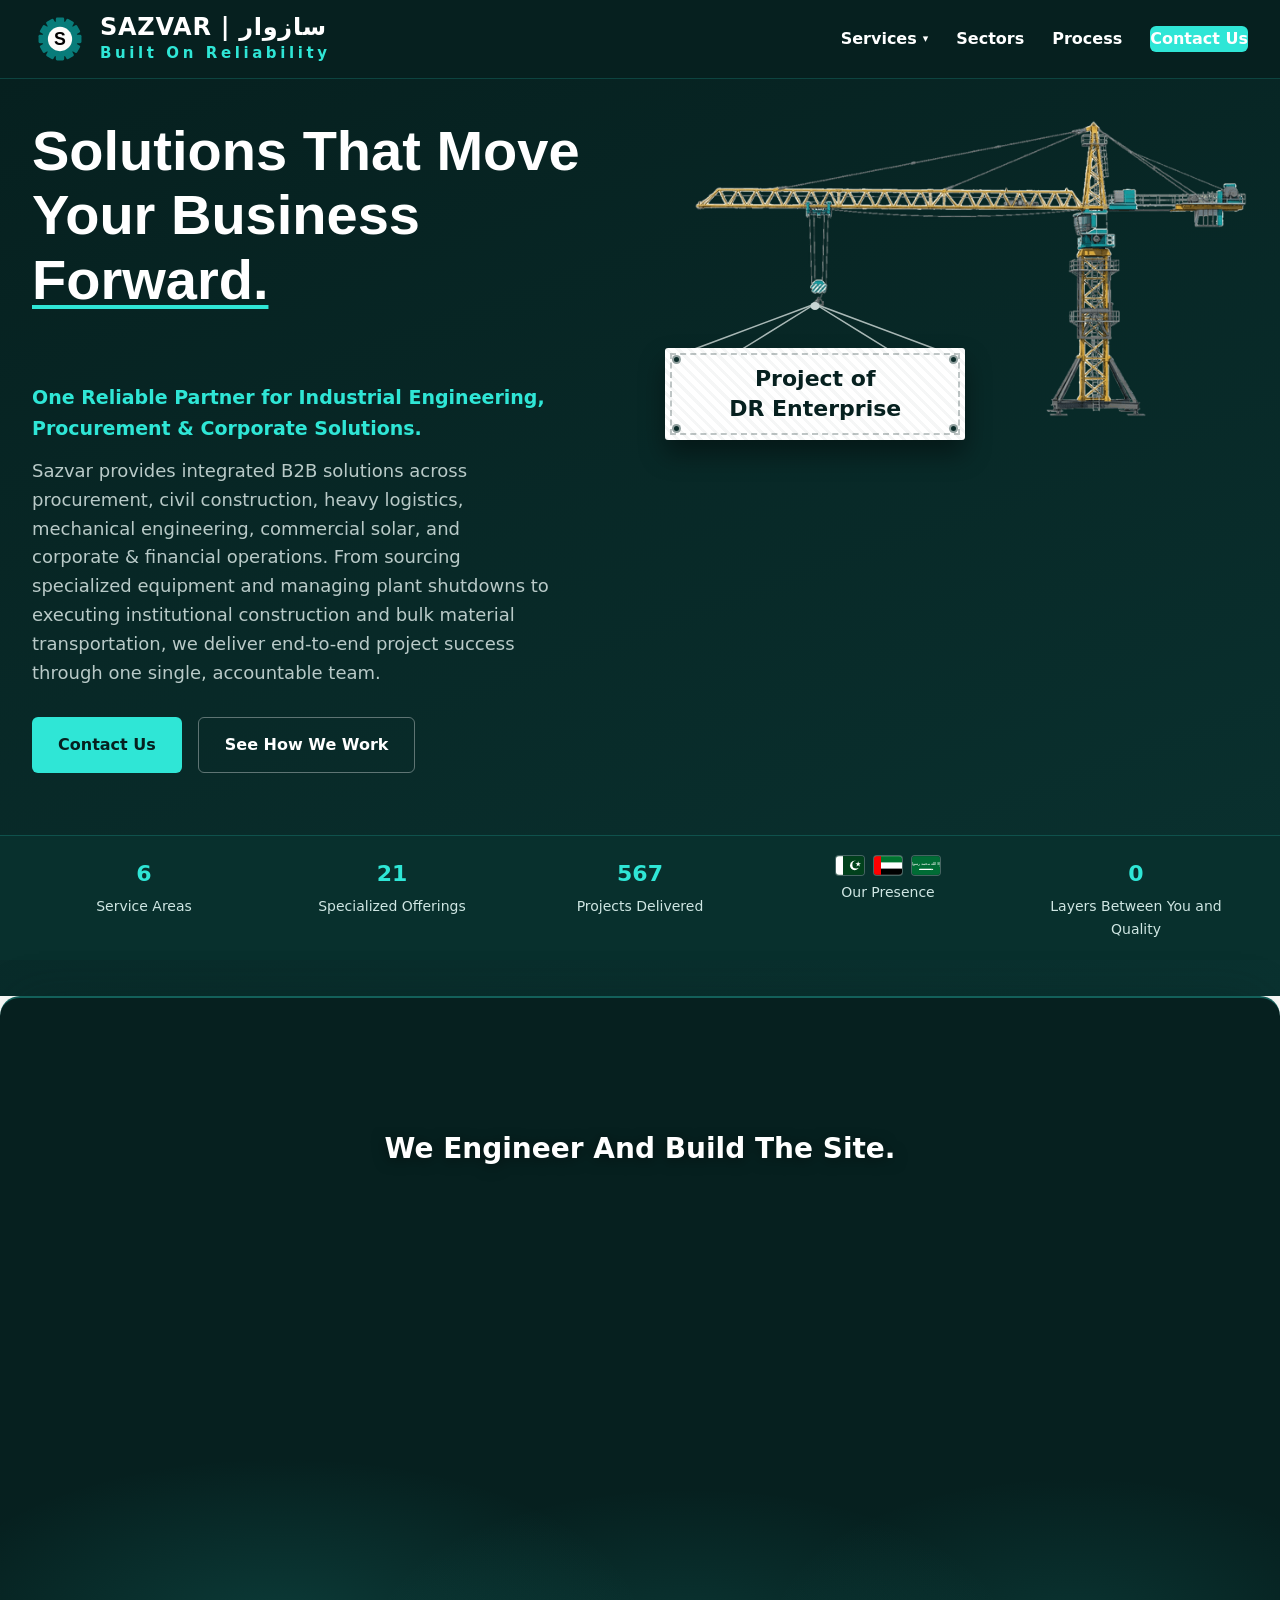
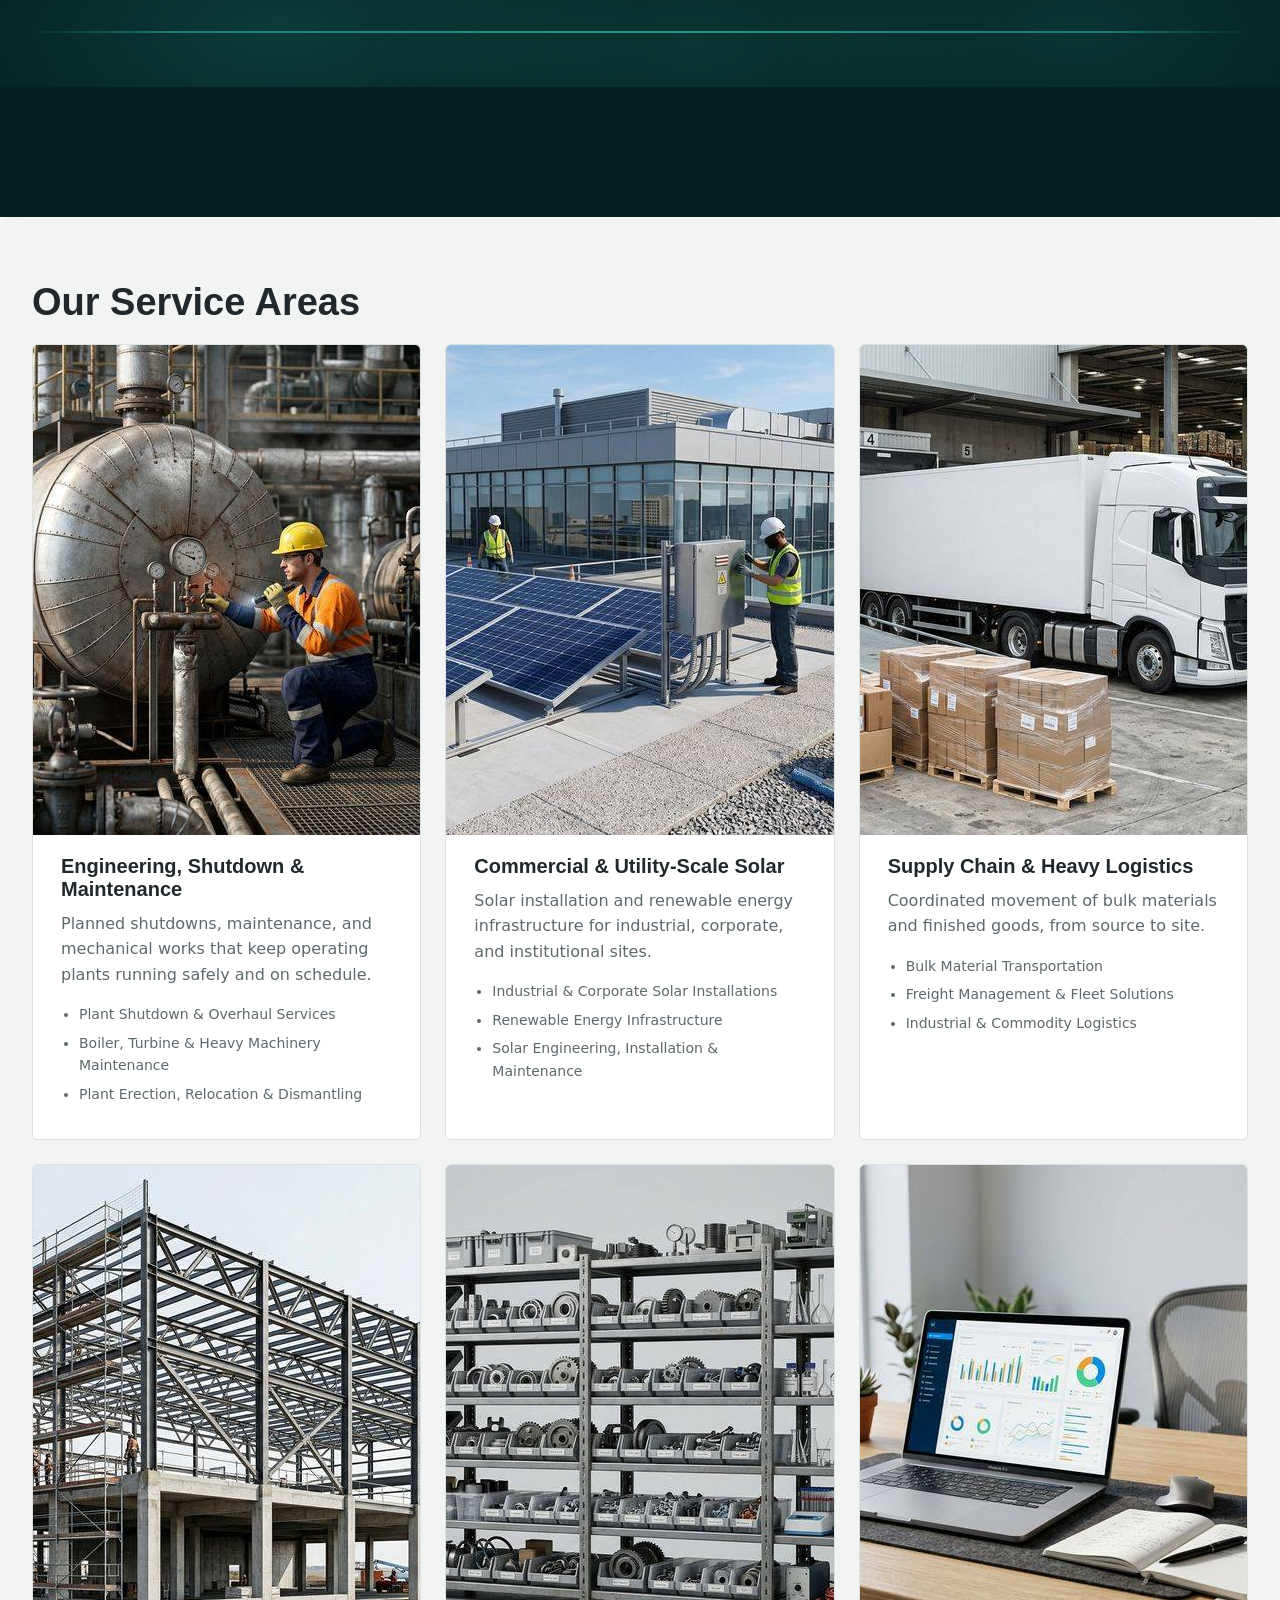
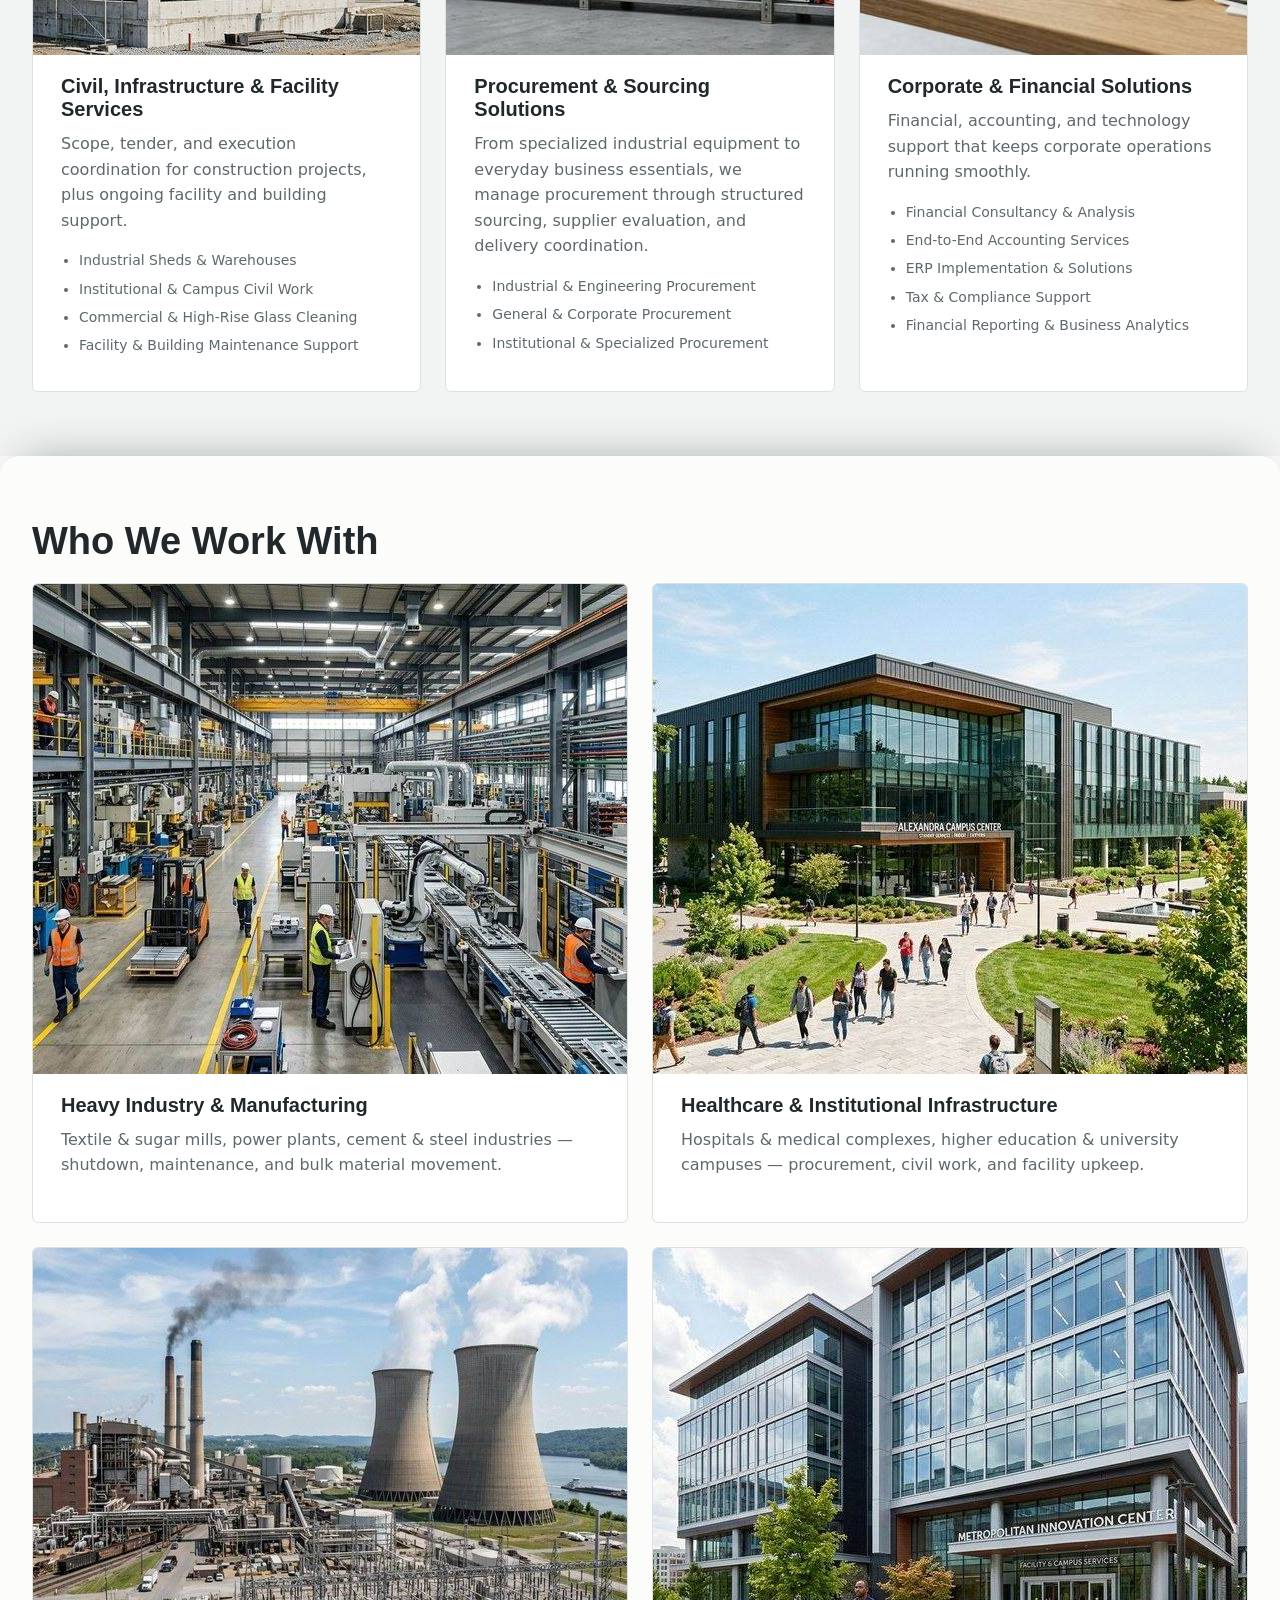
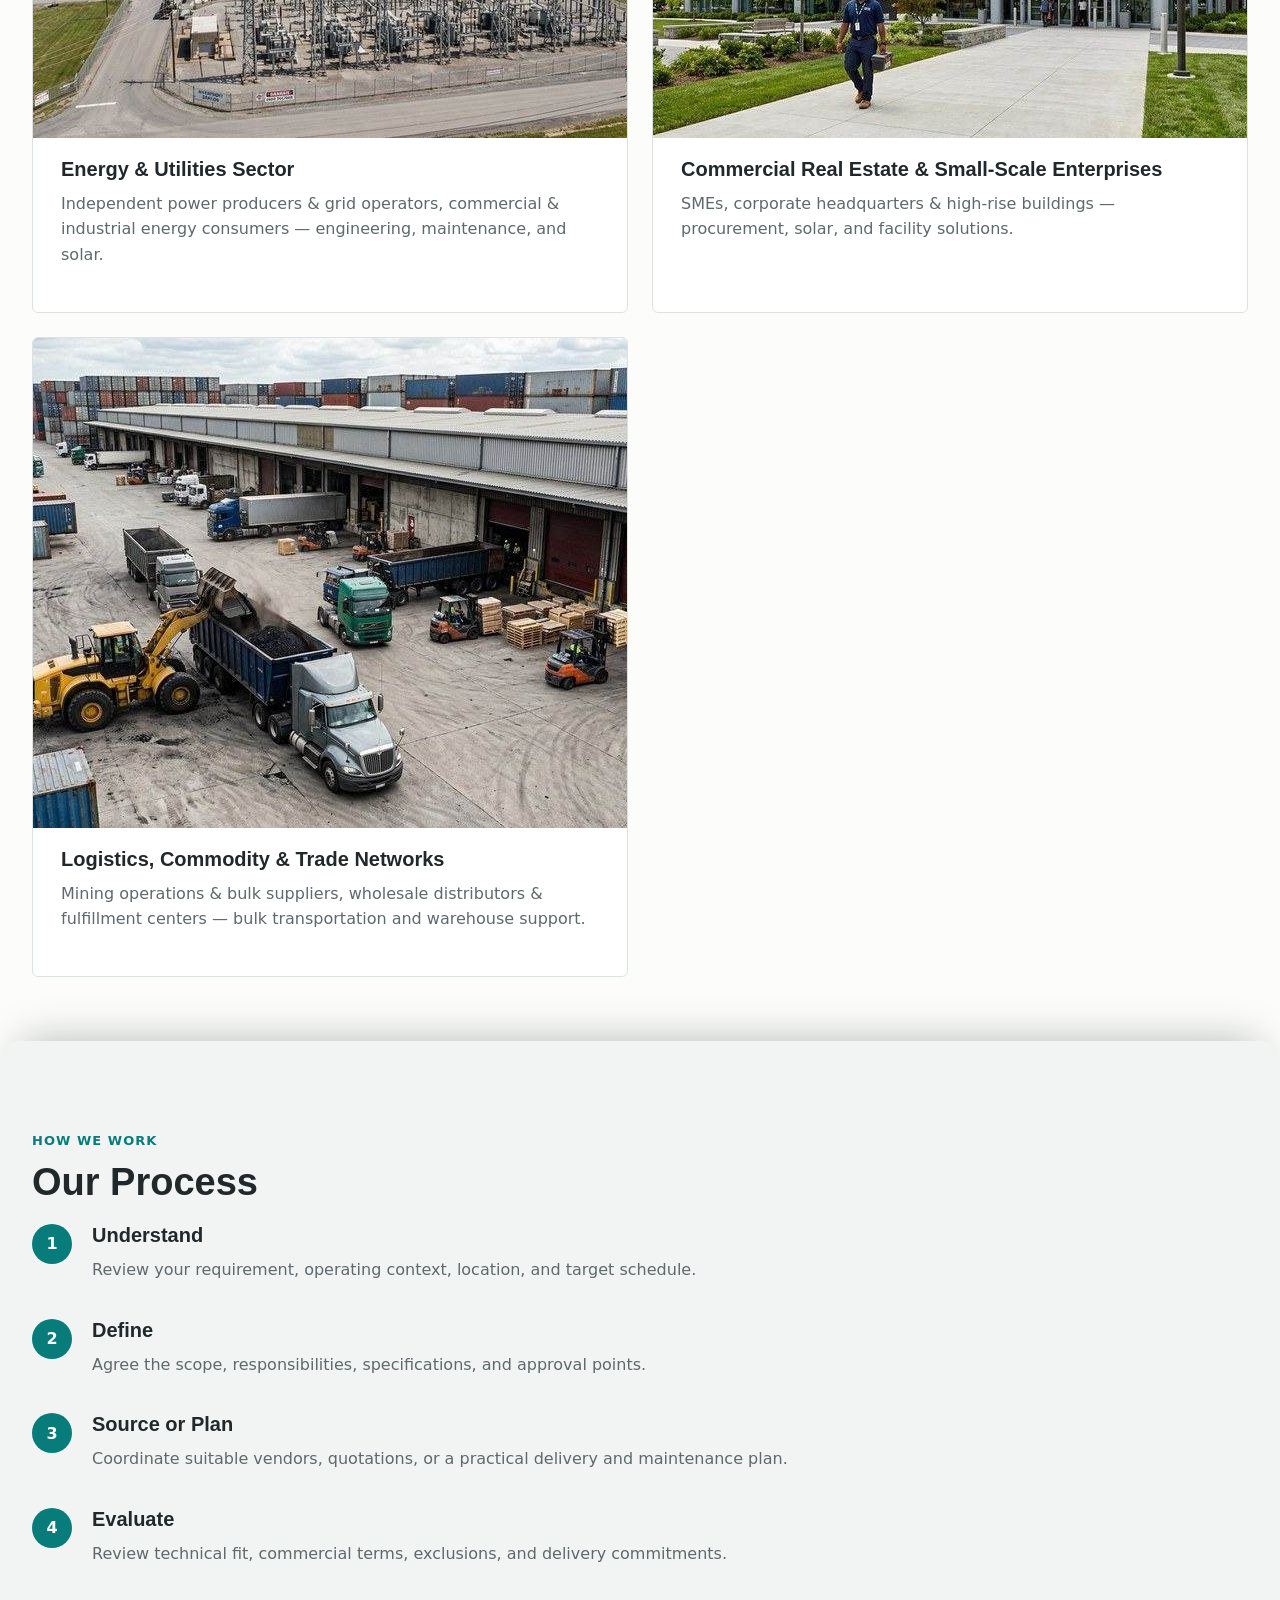
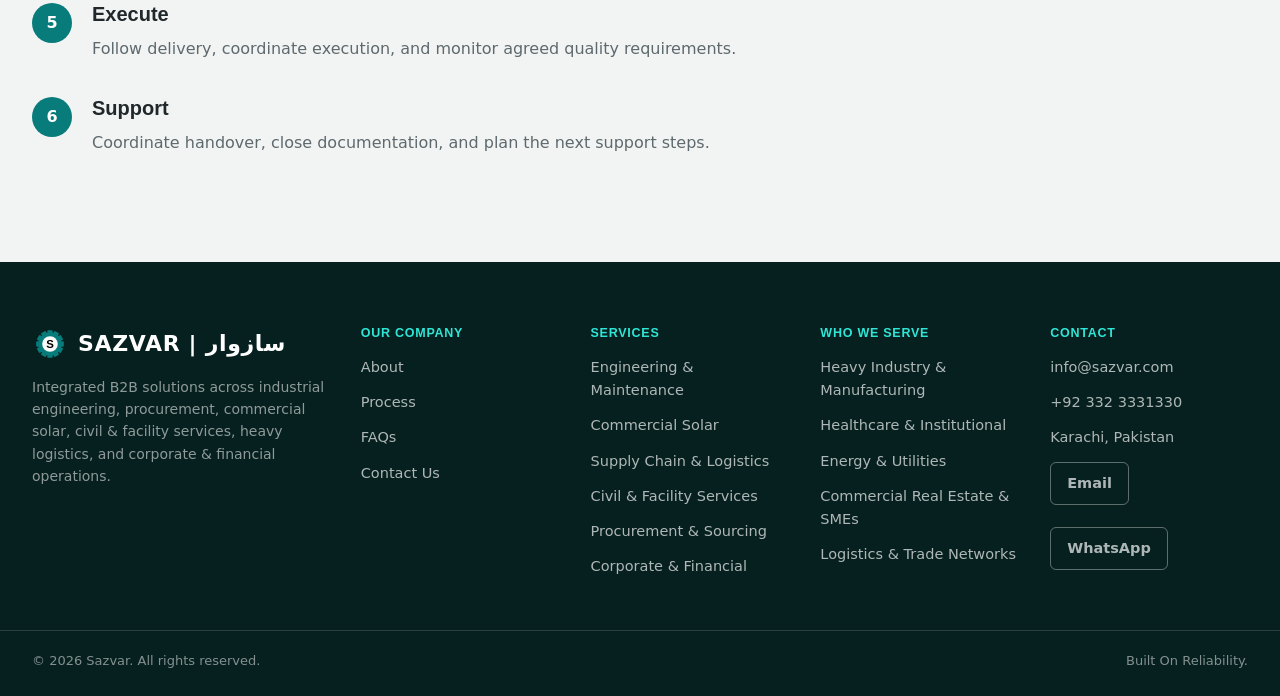
==== commit 49d61192: "Add closing handshake scene with dialogue bubbles to scroll story" ====
--- a/index.html
+++ b/index.html
@@ -6,7 +6,7 @@
 <title>Sazvar | Industrial Engineering, Procurement &amp; Corporate Solutions</title>
 <meta name="description" content="Sazvar delivers integrated B2B solutions across engineering &amp; plant maintenance, commercial solar, heavy logistics, civil &amp; facility services, procurement, and corporate &amp; financial solutions — through one accountable team. Pakistan-based, growing toward the GCC." />
 <link rel="icon" href="assets/img/sazvar-mark.svg" type="image/svg+xml" />
-<link rel="stylesheet" href="assets/css/style.min.css?v=5" />
+<link rel="stylesheet" href="assets/css/style.min.css?v=7" />
 </head>
 <body class="homepage">
 
@@ -190,6 +190,12 @@
         </div>
         <div class="office-rig" id="office-rig">
           <img src="assets/img/hero/site-office.png" alt="Site office with rooftop solar panels" loading="lazy" width="700" height="511" />
+          <img src="assets/img/hero/sazvar-site-sign.png" class="site-sign-img" alt="Sazvar Site signboard" loading="lazy" width="260" height="320" />
+        </div>
+        <div class="handshake-rig" id="handshake-rig">
+          <img src="assets/img/hero/handshake.png" alt="Sazvar engineer and the plant owner shaking hands after handover" loading="lazy" width="464" height="680" />
+          <span class="chat-bubble chat-engineer">Your Plant is Operational Now!</span>
+          <span class="chat-bubble chat-owner">Thanks for the Great Work, SAZVAR!</span>
         </div>
       </div>
     </div>
@@ -403,7 +409,7 @@
   })();
 
 </script>
-<script src="assets/js/stack-scroll.js?v=2"></script>
+<script src="assets/js/stack-scroll.js?v=4"></script>
 </body>
 </html>
 
--- a/assets/css/style.min.css
+++ b/assets/css/style.min.css
@@ -1 +1 @@
-:root{--bg:#fcfcfa;--surface:#f2f4f3;--white:#fff;--teal:#087c7a;--teal-deep:#055e5d;--ink:#20282b;--muted:#5e696d;--border:#dce2e1;--radius:6px;--max-width:1440px}*{box-sizing:border-box}html{scroll-behavior:smooth}body{margin:0;background:var(--bg);color:var(--ink);font-family:"Segoe UI",system-ui,-apple-system,Roboto,Arial,sans-serif;font-size:16px;line-height:1.6}h1,h2,h3,h4{font-family:"Segoe UI Semibold","Segoe UI",Arial,sans-serif;font-weight:700;line-height:1.15;margin:0 0 .5em;color:var(--ink)}h1{font-size:clamp(36px, 4.5vw, 58px)}h2{font-size:clamp(28px, 3vw, 38px)}h3{font-size:20px}p{margin:0 0 16px;color:var(--muted)}a{color:var(--teal);text-decoration:none}img,svg{max-width:100%;display:block}.container{max-width:var(--max-width);margin:0 auto;padding:0 32px}.section{padding:64px 0}.section-alt{background:var(--surface)}.eyebrow{text-transform:uppercase;letter-spacing:.08em;font-size:13px;font-weight:700;color:var(--teal);margin-bottom:10px;display:block}.btn{display:inline-flex;align-items:center;gap:8px;padding:14px 26px;border-radius:var(--radius);font-weight:700;background:var(--teal);color:#fff;border:none;cursor:pointer;text-decoration:none}.btn:hover{background:var(--teal-deep)}.btn-outline{background:0 0;color:var(--teal);border:1.5px solid var(--teal)}.btn-outline:hover{background:var(--teal);color:#fff}.site-header{position:sticky;top:0;z-index:50;background:var(--bg);border-bottom:1px solid var(--border)}.header-inner{display:flex;align-items:center;justify-content:space-between;height:78px}.logo{display:flex;align-items:center;gap:12px}.logo img{width:56px;height:56px}.logo-word{font-weight:800;font-size:24px;letter-spacing:.03em;line-height:1.1;display:block;color:var(--ink)}.logo-slogan{font-size:11px;color:var(--teal);font-weight:600;line-height:1.3;margin-top:2px;display:block}.menu-toggle{display:inline-flex;align-items:center;gap:8px;background:0 0;border:1px solid var(--border);border-radius:var(--radius);padding:10px 16px;font-weight:600;cursor:pointer;color:var(--ink)}.primary-nav{display:none;position:absolute;top:78px;left:0;right:0;background:var(--bg);border-bottom:1px solid var(--border);flex-direction:column;padding:8px 24px 20px}.primary-nav.is-open{display:flex}.primary-nav a{color:var(--ink);font-weight:600;padding:12px 0;border-bottom:1px solid var(--border)}.primary-nav a:last-of-type{border-bottom:none}.primary-nav .btn{margin-top:12px;justify-content:center}@media (min-width:860px){.menu-toggle{display:none}.primary-nav{display:flex!important;position:static;flex-direction:row;align-items:center;border:none;padding:0;gap:28px;background:0 0}.primary-nav a{border-bottom:none;padding:0}.primary-nav .btn{margin-top:0}}.nav-dropdown{position:relative;border-bottom:1px solid var(--border)}.nav-dropdown-toggle{display:inline-flex;align-items:center;gap:6px;width:100%;background:0 0;border:none;font:inherit;font-weight:600;color:var(--ink);padding:12px 0;cursor:pointer;text-align:left}.site-header.header-dark .nav-dropdown-toggle{color:#fff}.nav-dropdown .caret{font-size:11px;transition:transform .2s ease}.nav-dropdown.is-open .caret{transform:rotate(180deg)}.services-dropdown{display:none;padding:0 0 12px 12px}.nav-dropdown.is-open .services-dropdown{display:block}.services-col{display:block;padding:8px 0}.services-col-thumb{display:none}.services-col h4{margin:0 0 4px;font-size:14px;color:var(--ink);font-weight:700}.services-col ul{margin:0;padding-left:16px;font-size:12.5px;color:var(--muted)}.services-col li{margin-bottom:2px}.site-header.header-dark .services-col h4{color:#fff}.site-header.header-dark .services-col ul{color:rgba(255,255,255,.65)}@media (min-width:860px){.nav-dropdown{border-bottom:none}.nav-dropdown-toggle{width:auto;padding:0}.services-dropdown{position:absolute;top:calc(100% + 22px);left:0;background:#fff;border:1px solid var(--border);border-radius:10px;box-shadow:0 20px 44px rgba(6,20,19,.16);padding:22px;grid-template-columns:repeat(3,minmax(150px,1fr));max-width:620px;gap:20px 24px;z-index:60}.nav-dropdown.is-open .services-dropdown{display:grid}.services-col-thumb{display:block;width:100%;aspect-ratio:240/130;object-fit:cover;border-radius:6px;margin-bottom:10px}.services-col:hover h4{color:var(--teal)}.site-header.header-dark .services-col h4{color:var(--ink)}.site-header.header-dark .services-col ul{color:var(--muted)}.site-header.header-dark .services-col:hover h4{color:var(--teal)}}.hero-grid{display:grid;gap:40px;padding:56px 0 40px}.hero-slogan{color:var(--teal);font-weight:700;font-size:20px}.hero-footnote{display:flex;align-items:center;gap:8px;font-size:14px;color:var(--muted);margin-top:20px}.status-dot{width:8px;height:8px;border-radius:50%;background:var(--teal);display:inline-block}.button-row{display:flex;flex-wrap:wrap;gap:16px;margin:24px 0}@media (min-width:900px){.hero-grid{grid-template-columns:1.1fr 0.9fr;align-items:center}}.value-strip{border-top:1px solid var(--border);border-bottom:1px solid var(--border);padding:32px 0}.value-grid{display:grid;gap:24px;grid-template-columns:repeat(2,1fr);text-align:center}.value-grid span{color:var(--teal);font-weight:800;font-size:22px;display:block}.value-grid p{margin:4px 0 0;font-size:14px;color:var(--ink)}@media (min-width:720px){.value-grid{grid-template-columns:repeat(5,1fr)}}.hero-stats-strip{max-width:var(--max-width);margin:28px auto 0;padding:20px 32px}.presence-flags{display:flex;justify-content:center;gap:10px;line-height:1;margin-bottom:6px}.presence-flags .flag-chip{display:inline-block;width:28px;height:19px;border-radius:3px;box-shadow:0 0 0 1px rgba(255,255,255,.25);opacity:0;transform:translateY(-22px) scale(.5) rotate(-8deg);transition:transform .7s cubic-bezier(.34, 1.56, .64, 1),opacity .45s ease}.presence-flags .flag-chip:nth-child(2){transition-delay:0.15s}.presence-flags .flag-chip:nth-child(3){transition-delay:0.3s}.value-grid.in-view .presence-flags .flag-chip{opacity:1;transform:translateY(0) scale(1) rotate(0)}.grid{display:grid;gap:24px}@media (min-width:720px){.grid-2{grid-template-columns:repeat(2,1fr)}.grid-3{grid-template-columns:repeat(3,1fr)}}.card{background:var(--white);border:1px solid var(--border);border-radius:var(--radius);padding:28px}.card.has-image{padding:0 0 28px;overflow:hidden}.card-img{display:block;width:100%;aspect-ratio:900/490;object-fit:cover;margin-bottom:20px}.card.has-image h3,.card.has-image p,.card.has-image ul{margin-left:28px;margin-right:28px}.card h3{margin-bottom:10px}.card ul{margin:12px 0 0;padding-left:18px;color:var(--muted);font-size:14px}.card ul li{margin-bottom:6px}.card .text-link{display:inline-block;margin-top:14px;font-weight:700}.process-list{counter-reset:step;display:grid;gap:20px}.process-item{display:flex;gap:20px;align-items:flex-start}.process-number{flex:none;width:40px;height:40px;border-radius:50%;background:var(--teal);color:#fff;display:flex;align-items:center;justify-content:center;font-weight:800}.process-output{font-size:13px;color:var(--teal);font-weight:700;margin-top:6px}.faq-item{border-bottom:1px solid var(--border);padding:18px 0}.faq-item summary{cursor:pointer;font-weight:700;color:var(--ink);list-style:none}.faq-item summary::-webkit-details-marker{display:none}.faq-item summary::after{content:"+";float:right;color:var(--teal);font-size:20px}.faq-item[open] summary::after{content:"\2212"}.faq-item p{margin-top:12px}.form-field{display:grid;gap:6px;margin-bottom:18px}.form-field label{font-weight:600;font-size:14px}.form-field input,.form-field select,.form-field textarea{padding:12px 14px;border:1px solid var(--border);border-radius:var(--radius);font-size:15px;font-family:inherit}.form-note{font-size:13px;color:var(--muted);margin-top:12px}.site-footer{background:var(--hero-dark-1);color:rgba(255,255,255,.68);padding:64px 0 24px}.footer-grid{display:grid;grid-template-columns:1.5fr repeat(4,1fr);gap:32px}.footer-col h4{color:var(--accent);text-transform:uppercase;letter-spacing:.06em;font-size:12.5px;font-weight:700;margin-bottom:16px}.footer-col .footer-text,.footer-col a{display:block;color:rgba(255,255,255,.68);margin-bottom:12px;font-size:14.5px}.footer-col a:hover{color:var(--accent)}.footer-logo-row{display:flex;align-items:center;gap:10px;margin-bottom:14px}.footer-brand .logo-word{color:#fff;font-weight:800;font-size:22px;display:block}.footer-brand p{color:rgba(255,255,255,.55);font-size:14px;max-width:300px;margin:0}.footer-contact-buttons{display:flex;flex-wrap:wrap;gap:10px;margin-top:6px}.btn-sm{padding:9px 16px;font-size:13px}.footer-bottom{margin-top:40px;padding-top:20px;border-top:1px solid rgba(255,255,255,.14);font-size:13px;color:rgba(255,255,255,.5);display:flex;flex-wrap:wrap;gap:12px;justify-content:space-between}@media (max-width:860px){.footer-grid{grid-template-columns:repeat(2,1fr)}.footer-brand{grid-column:1/-1}}@media (max-width:479px){.footer-grid{grid-template-columns:1fr}}:root{--hero-dark-1:#06201f;--hero-dark-2:#0a3230;--accent:#2fe6d6;--accent-deep:#14b8a9}.logo-text-container{display:flex;flex-direction:column;align-items:flex-start}.company-name{display:block;margin:0;padding:0;white-space:nowrap}.tagline{display:block;margin-top:4px;white-space:nowrap}.site-header.header-dark{background:var(--hero-dark-1);border-bottom-color:rgba(47,230,214,.18)}.site-header.header-dark .company-name{color:#fff}.site-header.header-dark .logo-slogan{color:var(--accent);font-size:15px}.site-header.header-dark .menu-toggle{color:#fff;border-color:rgba(255,255,255,.3)}.site-header.header-dark .primary-nav a{color:#fff}.site-header.header-dark .primary-nav{background:var(--hero-dark-1);border-bottom:1px solid rgba(47,230,214,.18)}@media (min-width:860px){.site-header.header-dark .primary-nav{background:0 0;border-bottom:none}}.btn-accent{background:var(--accent);color:#06201f;font-weight:800}.btn-accent:hover{background:var(--accent-deep)}.btn-ghost{background:0 0;color:#fff;border:1.5px solid rgba(255,255,255,.35)}.btn-ghost:hover{border-color:#fff}.hero-stack-wrap{position:relative;background:var(--hero-dark-1)}.hero-dark{background:linear-gradient(160deg,var(--hero-dark-1) 0,var(--hero-dark-2) 100%);padding:40px 0 36px;overflow:hidden}@media (min-width:860px){.hero-dark{position:sticky;top:79px;z-index:1}}.hero-dark .container{display:grid;gap:48px;transition:filter 1s ease,transform 1s ease,opacity 1s ease}@media (min-width:960px){.hero-dark .container{grid-template-columns:1.05fr 0.95fr;grid-template-areas:"top visual" "bottom visual";align-items:start}.hero-copy-top{grid-area:top}.hero-copy-bottom{grid-area:bottom}.hero-crane-visual{grid-area:visual}}#hero-stack-wrap.stack-covering .hero-dark .container,#hero-stack-wrap.stack-covering .hero-dark .hero-stats-strip{filter:brightness(.5) saturate(.75);transform:scale(.96);opacity:.75}.badge-pill{display:inline-flex;align-items:center;gap:8px;background:rgba(47,230,214,.12);border:1px solid rgba(47,230,214,.35);color:var(--accent);font-weight:700;font-size:13px;letter-spacing:.03em;text-transform:uppercase;padding:8px 16px;border-radius:999px;margin-bottom:22px}.badge-pill::before{content:"";width:7px;height:7px;border-radius:50%;background:var(--accent);display:inline-block}.hero-dark h1{color:#fff;font-size:clamp(34px, 4.6vw, 56px);margin-bottom:22px}.hero-dark h1 .accent-underline{text-decoration:underline;text-decoration-color:var(--accent);text-decoration-thickness:4px;text-underline-offset:6px}.hero-dark .hero-slogan{color:var(--accent);font-size:19px;margin-bottom:14px}.hero-dark p.lead{color:#b9cac8;font-size:18px;max-width:520px;margin-bottom:30px}.hero-dark .button-row{margin:0 0 34px}.hero-dark .hero-footnote{color:#8fa6a3}@media (max-width:859px){.hero-dark{padding:22px 0 24px}.hero-dark .container{gap:14px}.hero-dark h1{margin-bottom:4px}.hero-dark .hero-slogan{margin-bottom:10px}.hero-dark p.lead{margin-bottom:0;margin-top:18px}.hero-dark .button-row{margin:0 0 6px}.hero-copy-bottom{display:flex;flex-direction:column}.hero-copy-bottom .hero-slogan{order:1}.hero-copy-bottom .button-row{order:2}.hero-copy-bottom p.lead{order:3}}@media (max-width:420px){.hero-dark .button-row{flex-wrap:nowrap;gap:8px}.hero-dark .button-row .btn{flex:1 1 0;padding:12px 10px;font-size:13.5px;white-space:nowrap;justify-content:center}}.hero-dark .status-dot{background:var(--accent)}.hero-crane-visual{position:relative;transform:translateX(35%);opacity:0;transition:transform 1.2s cubic-bezier(.2, .7, .2, 1),opacity .9s ease-out}.hero-crane-visual.in-view{transform:translateX(0);opacity:1}.hero-crane-visual .crane-img{width:100%;height:auto;display:block}.hero-signboard-visual{display:none}@media (max-width:859px){.hero-crane-visual{display:none}.hero-signboard-visual{display:block;width:min(190px,50vw);margin:2px auto 4px}.hero-signboard-visual img{width:100%;height:auto;display:block;animation:signboardInstall 1.1s cubic-bezier(.2,.8,.2,1) .3s both}}@keyframes signboardInstall{0%{transform:translateY(-170px) rotate(-3deg);opacity:0}60%{transform:translateY(6px) rotate(1deg);opacity:1}80%{transform:translateY(-4px) rotate(-.5deg)}100%{transform:translateY(0) rotate(0);opacity:1}}@media (prefers-reduced-motion:reduce){.hero-signboard-visual img{animation:none}}.stats-dark{background:#08302d;border-top:1px solid rgba(47,230,214,.18);border-bottom:none}.stats-dark .value-grid span{color:var(--accent)}.stats-dark .value-grid p{margin:4px 0 0;font-size:14px;color:#cfe6e3}.site-band{background:var(--hero-dark-1);border-top:2px solid rgba(47,230,214,.32);border-radius:28px 28px 0 0;box-shadow:0 -55px 80px -24px rgba(0,0,0,.6);position:relative;z-index:2}@media (max-width:959px){.site-band{min-height:280vh}}.site-stage-sticky{overflow:hidden}@media (min-width:860px){.site-stage-sticky{position:sticky;top:79px}}.site-stage{position:relative;height:300px;padding:40px 0 70px;background:radial-gradient(ellipse 46% 50% at 22% 90%,rgba(47,230,214,.14),transparent 62%),radial-gradient(ellipse 42% 46% at 54% 92%,rgba(47,230,214,.11),transparent 60%),radial-gradient(ellipse 40% 46% at 84% 90%,rgba(47,230,214,.1),transparent 60%)}@media (min-width:960px){.site-stage{height:480px}}@media (max-width:959px){.site-stage{width:100%;height:min(62vh,440px);padding:0}}.site-stage::after{content:"";position:absolute;left:2%;right:2%;bottom:54px;height:2px;background:linear-gradient(90deg,transparent 0,rgba(47,230,214,.4) 12%,rgba(47,230,214,.55) 50%,rgba(47,230,214,.4) 88%,transparent 100%)}.site-headline-stack{position:absolute;top:4px;left:4%;right:4%;text-align:center;z-index:4}.site-headline{position:absolute;top:0;left:0;right:0;margin:0;color:#fff;font-weight:800;font-size:clamp(19px, 3vw, 28px);line-height:1.3;text-shadow:0 2px 14px rgba(0,0,0,.5);opacity:0;transform:translateY(10px);transition:opacity .6s ease,transform .6s ease}.site-stage.stage-1 .site-headline.h1,.site-stage.stage-2 .site-headline.h2,.site-stage.stage-3 .site-headline.h3,.site-stage.stage-4 .site-headline.h4{opacity:1;transform:translateY(0)}.plant-rig{position:absolute;left:0;bottom:6%;width:38%;aspect-ratio:900/659;z-index:2;opacity:var(--plant-progress, 1);transform:translateY(calc((1 - var(--plant-progress,1)) * -45px))}@media (min-width:960px){.plant-rig{left:3%;bottom:40px;width:480px;max-width:36vw}}.plant-rig img{width:100%;height:auto;display:block}.truck-rig{position:absolute;bottom:9%;left:42%;width:22%;aspect-ratio:1232/516;z-index:3;opacity:calc(var(--truck-in-progress, 1) * (1 - var(--truck-out-progress, 0)));transform:translateX(calc((1 - var(--truck-in-progress,1)) * -160% + var(--truck-out-progress,0) * 160%))}@media (min-width:960px){.truck-rig{bottom:46px;left:46%;width:260px;max-width:21vw}}.truck-rig img{width:100%;height:auto;display:block}.office-rig{position:absolute;bottom:6%;right:0;width:30%;aspect-ratio:1005/694;z-index:2;opacity:var(--office-progress, 1);transform:translateY(calc((1 - var(--office-progress,1)) * 45px))}@media (min-width:960px){.office-rig{bottom:40px;right:4%;width:210px;max-width:18vw}}.office-rig img{width:100%;height:auto;display:block}.hook-banner{position:absolute;left:22%;top:62%;width:260px;margin-left:-130px;transform-origin:50% 4px;animation:bannerSwing 3.6s ease-in-out infinite}@keyframes bannerSwing{0%,100%{transform:rotate(-4deg)}50%{transform:rotate(4deg)}}.sling-lines{display:block;width:100%;height:50px;overflow:visible}.sling-lines line{stroke:#a9b8b6;stroke-width:1.5;stroke-linecap:round}.sling-lines circle{fill:#c9d5d3}.banner-flag{position:relative;margin-top:-6px;background:#fff;background-image:repeating-linear-gradient(45deg,rgba(6,32,31,.04) 0 3px,transparent 3px 8px);outline:2px dashed rgba(6,32,31,.25);outline-offset:-7px;color:var(--hero-dark-1);font-weight:800;font-size:18px;line-height:1.35;text-align:center;padding:14px 16px;border-radius:3px;box-shadow:0 14px 26px rgba(0,0,0,.4)}.grommet{position:absolute;width:9px;height:9px;border-radius:50%;background:#0c2c2a;border:2px solid rgba(255,255,255,.55)}.grommet.tl{top:7px;left:7px}.grommet.tr{top:7px;right:7px}.grommet.bl{bottom:7px;left:7px}.grommet.br{bottom:7px;right:7px}@media (min-width:720px){.hook-banner{width:300px;margin-left:-150px}.banner-flag{font-size:22px;padding:16px 18px}}.leadership-grid{display:flex;flex-wrap:wrap;justify-content:center;gap:32px;margin-top:8px}.leadership-card{width:260px;text-align:center}.leadership-photo{width:100%;aspect-ratio:1/1;object-fit:cover;border-radius:var(--radius);border:1px solid var(--border);margin-bottom:18px}.leadership-card h3{margin-bottom:4px}.leadership-title{color:var(--teal);font-weight:700;font-size:15px;margin-bottom:6px}.leadership-meta{color:var(--muted);font-size:14px;margin-bottom:0}.homepage{--stack-header:79px}.homepage main{position:relative;isolation:isolate}.homepage main>.section{background:var(--bg)}.homepage main>.section-alt{background:var(--surface)}.homepage .hero-dark,.homepage .site-stage-sticky{position:relative;top:auto}.homepage .hero-crane-visual,.homepage .presence-flags .flag-chip{opacity:1;transform:none}.homepage .site-band{border-radius:0;box-shadow:none}.homepage .site-footer{position:relative;z-index:1}.homepage :is(section,[id]){scroll-margin-top:calc(var(--stack-header) + 16px)}.homepage :focus-visible{outline:3px solid var(--teal);outline-offset:5px}.homepage .header-dark :focus-visible{outline-color:var(--accent)}@media (max-width:959px){.homepage .site-stage-sticky{position:sticky;top:var(--stack-header,79px);height:calc(100svh - var(--stack-header,79px));display:flex;align-items:center}}@media (min-width:960px) and (min-height:600px) and (prefers-reduced-motion:no-preference){.stack-enabled .stack-panel{position:sticky;top:var(--stack-top,var(--stack-header));z-index:var(--layer);min-height:calc(100svh - var(--stack-header));border-radius:20px 20px 0 0;box-shadow:0 -18px 42px -24px rgba(6,32,31,.38);isolation:isolate}.stack-enabled .stack-panel:first-child{border-radius:0;box-shadow:none}.stack-enabled .stack-panel::after{content:"";position:absolute;inset:0;border-radius:inherit;background:#06201f;opacity:var(--stack-shade, 0);pointer-events:none;z-index:10}.stack-enabled main>.section{display:flex;flex-direction:column;justify-content:center}.stack-enabled main>.section>.container{width:100%}.stack-enabled .hero-dark{min-height:calc(100svh - var(--stack-header))}.stack-enabled .site-band{display:flex;align-items:center;background:var(--hero-dark-1)}.stack-enabled .site-stage-sticky{width:100%}.stack-enabled .site-stage{height:min(560px,calc(100svh - var(--stack-header) - 48px))}.stack-enabled.stack-measuring .stack-panel{position:relative;top:auto}}@media (max-width:959px){.homepage .primary-nav{max-height:calc(100dvh - 79px);overflow-y:auto}.homepage .header-inner{gap:12px}.homepage .hook-banner{width:50%;margin-left:-25%}.homepage .banner-flag{font-size:clamp(12px, 3vw, 18px)}}@media (max-width:479px){.homepage .header-inner{padding-inline:16px}.homepage .logo{gap:8px}.homepage .logo img{width:40px;height:40px}.homepage .logo-word{font-size:19px}.homepage .header-dark .logo-slogan{font-size:11px}.homepage .menu-toggle{padding:10px}}@media (prefers-reduced-motion:reduce){html{scroll-behavior:auto}.homepage *,.homepage ::after,.homepage ::before{animation:none!important;transition:none!important}}@media print{.homepage .stack-panel{position:static;min-height:0;box-shadow:none}.homepage .stack-panel::after{display:none}}+:root{--bg:#fcfcfa;--surface:#f2f4f3;--white:#fff;--teal:#087c7a;--teal-deep:#055e5d;--ink:#20282b;--muted:#5e696d;--border:#dce2e1;--radius:6px;--max-width:1440px}*{box-sizing:border-box}html{scroll-behavior:smooth}body{margin:0;background:var(--bg);color:var(--ink);font-family:"Segoe UI",system-ui,-apple-system,Roboto,Arial,sans-serif;font-size:16px;line-height:1.6}h1,h2,h3,h4{font-family:"Segoe UI Semibold","Segoe UI",Arial,sans-serif;font-weight:700;line-height:1.15;margin:0 0 .5em;color:var(--ink)}h1{font-size:clamp(36px, 4.5vw, 58px)}h2{font-size:clamp(28px, 3vw, 38px)}h3{font-size:20px}p{margin:0 0 16px;color:var(--muted)}a{color:var(--teal);text-decoration:none}img,svg{max-width:100%;display:block}.container{max-width:var(--max-width);margin:0 auto;padding:0 32px}.section{padding:64px 0}.section-alt{background:var(--surface)}.eyebrow{text-transform:uppercase;letter-spacing:.08em;font-size:13px;font-weight:700;color:var(--teal);margin-bottom:10px;display:block}.btn{display:inline-flex;align-items:center;gap:8px;padding:14px 26px;border-radius:var(--radius);font-weight:700;background:var(--teal);color:#fff;border:none;cursor:pointer;text-decoration:none}.btn:hover{background:var(--teal-deep)}.btn-outline{background:0 0;color:var(--teal);border:1.5px solid var(--teal)}.btn-outline:hover{background:var(--teal);color:#fff}.site-header{position:sticky;top:0;z-index:50;background:var(--bg);border-bottom:1px solid var(--border)}.header-inner{display:flex;align-items:center;justify-content:space-between;height:78px}.logo{display:flex;align-items:center;gap:12px}.logo img{width:56px;height:56px}.logo-word{font-weight:800;font-size:24px;letter-spacing:.03em;line-height:1.1;display:block;color:var(--ink)}.logo-slogan{font-size:11px;color:var(--teal);font-weight:600;line-height:1.3;margin-top:2px;display:block}.menu-toggle{display:inline-flex;align-items:center;gap:8px;background:0 0;border:1px solid var(--border);border-radius:var(--radius);padding:10px 16px;font-weight:600;cursor:pointer;color:var(--ink)}.primary-nav{display:none;position:absolute;top:78px;left:0;right:0;background:var(--bg);border-bottom:1px solid var(--border);flex-direction:column;padding:8px 24px 20px}.primary-nav.is-open{display:flex}.primary-nav a{color:var(--ink);font-weight:600;padding:12px 0;border-bottom:1px solid var(--border)}.primary-nav a:last-of-type{border-bottom:none}.primary-nav .btn{margin-top:12px;justify-content:center}@media (min-width:860px){.menu-toggle{display:none}.primary-nav{display:flex!important;position:static;flex-direction:row;align-items:center;border:none;padding:0;gap:28px;background:0 0}.primary-nav a{border-bottom:none;padding:0}.primary-nav .btn{margin-top:0}}.nav-dropdown{position:relative;border-bottom:1px solid var(--border)}.nav-dropdown-toggle{display:inline-flex;align-items:center;gap:6px;width:100%;background:0 0;border:none;font:inherit;font-weight:600;color:var(--ink);padding:12px 0;cursor:pointer;text-align:left}.site-header.header-dark .nav-dropdown-toggle{color:#fff}.nav-dropdown .caret{font-size:11px;transition:transform .2s ease}.nav-dropdown.is-open .caret{transform:rotate(180deg)}.services-dropdown{display:none;padding:0 0 12px 12px}.nav-dropdown.is-open .services-dropdown{display:block}.services-col{display:block;padding:8px 0}.services-col-thumb{display:none}.services-col h4{margin:0 0 4px;font-size:14px;color:var(--ink);font-weight:700}.services-col ul{margin:0;padding-left:16px;font-size:12.5px;color:var(--muted)}.services-col li{margin-bottom:2px}.site-header.header-dark .services-col h4{color:#fff}.site-header.header-dark .services-col ul{color:rgba(255,255,255,.65)}@media (min-width:860px){.nav-dropdown{border-bottom:none}.nav-dropdown-toggle{width:auto;padding:0}.services-dropdown{position:absolute;top:calc(100% + 22px);left:0;background:#fff;border:1px solid var(--border);border-radius:10px;box-shadow:0 20px 44px rgba(6,20,19,.16);padding:22px;grid-template-columns:repeat(3,minmax(150px,1fr));max-width:620px;gap:20px 24px;z-index:60}.nav-dropdown.is-open .services-dropdown{display:grid}.services-col-thumb{display:block;width:100%;aspect-ratio:240/130;object-fit:cover;border-radius:6px;margin-bottom:10px}.services-col:hover h4{color:var(--teal)}.site-header.header-dark .services-col h4{color:var(--ink)}.site-header.header-dark .services-col ul{color:var(--muted)}.site-header.header-dark .services-col:hover h4{color:var(--teal)}}.hero-grid{display:grid;gap:40px;padding:56px 0 40px}.hero-slogan{color:var(--teal);font-weight:700;font-size:20px}.hero-footnote{display:flex;align-items:center;gap:8px;font-size:14px;color:var(--muted);margin-top:20px}.status-dot{width:8px;height:8px;border-radius:50%;background:var(--teal);display:inline-block}.button-row{display:flex;flex-wrap:wrap;gap:16px;margin:24px 0}@media (min-width:900px){.hero-grid{grid-template-columns:1.1fr 0.9fr;align-items:center}}.value-strip{border-top:1px solid var(--border);border-bottom:1px solid var(--border);padding:32px 0}.value-grid{display:grid;gap:24px;grid-template-columns:repeat(2,1fr);text-align:center}.value-grid span{color:var(--teal);font-weight:800;font-size:22px;display:block}.value-grid p{margin:4px 0 0;font-size:14px;color:var(--ink)}@media (min-width:720px){.value-grid{grid-template-columns:repeat(5,1fr)}}.hero-stats-strip{max-width:var(--max-width);margin:28px auto 0;padding:20px 32px}.presence-flags{display:flex;justify-content:center;gap:10px;line-height:1;margin-bottom:6px}.presence-flags .flag-chip{display:inline-block;width:28px;height:19px;border-radius:3px;box-shadow:0 0 0 1px rgba(255,255,255,.25);opacity:0;transform:translateY(-22px) scale(.5) rotate(-8deg);transition:transform .7s cubic-bezier(.34, 1.56, .64, 1),opacity .45s ease}.presence-flags .flag-chip:nth-child(2){transition-delay:0.15s}.presence-flags .flag-chip:nth-child(3){transition-delay:0.3s}.value-grid.in-view .presence-flags .flag-chip{opacity:1;transform:translateY(0) scale(1) rotate(0)}.grid{display:grid;gap:24px}@media (min-width:720px){.grid-2{grid-template-columns:repeat(2,1fr)}.grid-3{grid-template-columns:repeat(3,1fr)}}.card{background:var(--white);border:1px solid var(--border);border-radius:var(--radius);padding:28px}.card.has-image{padding:0 0 28px;overflow:hidden}.card-img{display:block;width:100%;aspect-ratio:900/490;object-fit:cover;margin-bottom:20px}.card.has-image h3,.card.has-image p,.card.has-image ul{margin-left:28px;margin-right:28px}.card h3{margin-bottom:10px}.card ul{margin:12px 0 0;padding-left:18px;color:var(--muted);font-size:14px}.card ul li{margin-bottom:6px}.card .text-link{display:inline-block;margin-top:14px;font-weight:700}.process-list{counter-reset:step;display:grid;gap:20px}.process-item{display:flex;gap:20px;align-items:flex-start}.process-number{flex:none;width:40px;height:40px;border-radius:50%;background:var(--teal);color:#fff;display:flex;align-items:center;justify-content:center;font-weight:800}.process-output{font-size:13px;color:var(--teal);font-weight:700;margin-top:6px}.faq-item{border-bottom:1px solid var(--border);padding:18px 0}.faq-item summary{cursor:pointer;font-weight:700;color:var(--ink);list-style:none}.faq-item summary::-webkit-details-marker{display:none}.faq-item summary::after{content:"+";float:right;color:var(--teal);font-size:20px}.faq-item[open] summary::after{content:"\2212"}.faq-item p{margin-top:12px}.form-field{display:grid;gap:6px;margin-bottom:18px}.form-field label{font-weight:600;font-size:14px}.form-field input,.form-field select,.form-field textarea{padding:12px 14px;border:1px solid var(--border);border-radius:var(--radius);font-size:15px;font-family:inherit}.form-note{font-size:13px;color:var(--muted);margin-top:12px}.site-footer{background:var(--hero-dark-1);color:rgba(255,255,255,.68);padding:64px 0 24px}.footer-grid{display:grid;grid-template-columns:1.5fr repeat(4,1fr);gap:32px}.footer-col h4{color:var(--accent);text-transform:uppercase;letter-spacing:.06em;font-size:12.5px;font-weight:700;margin-bottom:16px}.footer-col .footer-text,.footer-col a{display:block;color:rgba(255,255,255,.68);margin-bottom:12px;font-size:14.5px}.footer-col a:hover{color:var(--accent)}.footer-logo-row{display:flex;align-items:center;gap:10px;margin-bottom:14px}.footer-brand .logo-word{color:#fff;font-weight:800;font-size:22px;display:block}.footer-brand p{color:rgba(255,255,255,.55);font-size:14px;max-width:300px;margin:0}.footer-contact-buttons{display:flex;flex-wrap:wrap;gap:10px;margin-top:6px}.btn-sm{padding:9px 16px;font-size:13px}.footer-bottom{margin-top:40px;padding-top:20px;border-top:1px solid rgba(255,255,255,.14);font-size:13px;color:rgba(255,255,255,.5);display:flex;flex-wrap:wrap;gap:12px;justify-content:space-between}@media (max-width:860px){.footer-grid{grid-template-columns:repeat(2,1fr)}.footer-brand{grid-column:1/-1}}@media (max-width:479px){.footer-grid{grid-template-columns:1fr}}:root{--hero-dark-1:#06201f;--hero-dark-2:#0a3230;--accent:#2fe6d6;--accent-deep:#14b8a9}.logo-text-container{display:flex;flex-direction:column;align-items:flex-start}.company-name{display:block;margin:0;padding:0;white-space:nowrap}.tagline{display:block;margin-top:4px;white-space:nowrap}.site-header.header-dark{background:var(--hero-dark-1);border-bottom-color:rgba(47,230,214,.18)}.site-header.header-dark .company-name{color:#fff}.site-header.header-dark .logo-slogan{color:var(--accent);font-size:15px}.site-header.header-dark .menu-toggle{color:#fff;border-color:rgba(255,255,255,.3)}.site-header.header-dark .primary-nav a{color:#fff}.site-header.header-dark .primary-nav{background:var(--hero-dark-1);border-bottom:1px solid rgba(47,230,214,.18)}@media (min-width:860px){.site-header.header-dark .primary-nav{background:0 0;border-bottom:none}}.btn-accent{background:var(--accent);color:#06201f;font-weight:800}.btn-accent:hover{background:var(--accent-deep)}.btn-ghost{background:0 0;color:#fff;border:1.5px solid rgba(255,255,255,.35)}.btn-ghost:hover{border-color:#fff}.hero-stack-wrap{position:relative;background:var(--hero-dark-1)}.hero-dark{background:linear-gradient(160deg,var(--hero-dark-1) 0,var(--hero-dark-2) 100%);padding:40px 0 36px;overflow:hidden}@media (min-width:860px){.hero-dark{position:sticky;top:79px;z-index:1}}.hero-dark .container{display:grid;gap:48px;transition:filter 1s ease,transform 1s ease,opacity 1s ease}@media (min-width:960px){.hero-dark .container{grid-template-columns:1.05fr 0.95fr;grid-template-areas:"top visual" "bottom visual";align-items:start}.hero-copy-top{grid-area:top}.hero-copy-bottom{grid-area:bottom}.hero-crane-visual{grid-area:visual}}#hero-stack-wrap.stack-covering .hero-dark .container,#hero-stack-wrap.stack-covering .hero-dark .hero-stats-strip{filter:brightness(.5) saturate(.75);transform:scale(.96);opacity:.75}.badge-pill{display:inline-flex;align-items:center;gap:8px;background:rgba(47,230,214,.12);border:1px solid rgba(47,230,214,.35);color:var(--accent);font-weight:700;font-size:13px;letter-spacing:.03em;text-transform:uppercase;padding:8px 16px;border-radius:999px;margin-bottom:22px}.badge-pill::before{content:"";width:7px;height:7px;border-radius:50%;background:var(--accent);display:inline-block}.hero-dark h1{color:#fff;font-size:clamp(34px, 4.6vw, 56px);margin-bottom:22px}.hero-dark h1 .accent-underline{text-decoration:underline;text-decoration-color:var(--accent);text-decoration-thickness:4px;text-underline-offset:6px}.hero-dark .hero-slogan{color:var(--accent);font-size:19px;margin-bottom:14px}.hero-dark p.lead{color:#b9cac8;font-size:18px;max-width:520px;margin-bottom:30px}.hero-dark .button-row{margin:0 0 34px}.hero-dark .hero-footnote{color:#8fa6a3}@media (max-width:859px){.hero-dark{padding:22px 0 24px}.hero-dark .container{gap:14px}.hero-dark h1{margin-bottom:4px}.hero-dark .hero-slogan{margin-bottom:10px}.hero-dark p.lead{margin-bottom:0;margin-top:18px}.hero-dark .button-row{margin:0 0 6px}.hero-copy-bottom{display:flex;flex-direction:column}.hero-copy-bottom .hero-slogan{order:1}.hero-copy-bottom .button-row{order:2}.hero-copy-bottom p.lead{order:3}}@media (max-width:420px){.hero-dark .button-row{flex-wrap:nowrap;gap:8px}.hero-dark .button-row .btn{flex:1 1 0;padding:12px 10px;font-size:13.5px;white-space:nowrap;justify-content:center}}.hero-dark .status-dot{background:var(--accent)}.hero-crane-visual{position:relative;transform:translateX(35%);opacity:0;transition:transform 1.2s cubic-bezier(.2, .7, .2, 1),opacity .9s ease-out}.hero-crane-visual.in-view{transform:translateX(0);opacity:1}.hero-crane-visual .crane-img{width:100%;height:auto;display:block}.hero-signboard-visual{display:none}@media (max-width:859px){.hero-crane-visual{display:none}.hero-signboard-visual{display:block;width:min(190px,50vw);margin:2px auto 4px}.hero-signboard-visual img{width:100%;height:auto;display:block;animation:signboardInstall 1.1s cubic-bezier(.2,.8,.2,1) .3s both}}@keyframes signboardInstall{0%{transform:translateY(-170px) rotate(-3deg);opacity:0}60%{transform:translateY(6px) rotate(1deg);opacity:1}80%{transform:translateY(-4px) rotate(-.5deg)}100%{transform:translateY(0) rotate(0);opacity:1}}@media (prefers-reduced-motion:reduce){.hero-signboard-visual img{animation:none}}.stats-dark{background:#08302d;border-top:1px solid rgba(47,230,214,.18);border-bottom:none}.stats-dark .value-grid span{color:var(--accent)}.stats-dark .value-grid p{margin:4px 0 0;font-size:14px;color:#cfe6e3}.site-band{background:var(--hero-dark-1);border-top:2px solid rgba(47,230,214,.32);border-radius:28px 28px 0 0;box-shadow:0 -55px 80px -24px rgba(0,0,0,.6);position:relative;z-index:2}@media (max-width:959px){.site-band{min-height:280vh}}.site-stage-sticky{overflow:hidden}@media (min-width:860px){.site-stage-sticky{position:sticky;top:79px}}.site-stage{position:relative;height:300px;padding:40px 0 70px;background:radial-gradient(ellipse 46% 50% at 22% 90%,rgba(47,230,214,.14),transparent 62%),radial-gradient(ellipse 42% 46% at 54% 92%,rgba(47,230,214,.11),transparent 60%),radial-gradient(ellipse 40% 46% at 84% 90%,rgba(47,230,214,.1),transparent 60%)}@media (min-width:960px){.site-stage{height:480px}}@media (max-width:959px){.site-stage{width:100%;height:min(62vh,440px);padding:0}}.site-stage::after{content:"";position:absolute;left:2%;right:2%;bottom:54px;height:2px;background:linear-gradient(90deg,transparent 0,rgba(47,230,214,.4) 12%,rgba(47,230,214,.55) 50%,rgba(47,230,214,.4) 88%,transparent 100%)}.site-headline-stack{position:absolute;top:4px;left:4%;right:4%;text-align:center;z-index:4}.site-headline{position:absolute;top:0;left:0;right:0;margin:0;color:#fff;font-weight:800;font-size:clamp(19px, 3vw, 28px);line-height:1.3;text-shadow:0 2px 14px rgba(0,0,0,.5);opacity:0;transform:translateY(10px);transition:opacity .6s ease,transform .6s ease}.site-stage.stage-1 .site-headline.h1,.site-stage.stage-2 .site-headline.h2,.site-stage.stage-3 .site-headline.h3,.site-stage.stage-4 .site-headline.h4,.site-stage.stage-5 .site-headline.h4{opacity:1;transform:translateY(0)}.plant-rig{position:absolute;left:0;bottom:6%;width:38%;aspect-ratio:900/659;z-index:2;opacity:var(--plant-progress, 1);transform:translateY(calc((1 - var(--plant-progress,1)) * -45px))}@media (min-width:960px){.plant-rig{left:3%;bottom:40px;width:480px;max-width:36vw}}.plant-rig img{width:100%;height:auto;display:block}.truck-rig{position:absolute;bottom:9%;left:42%;width:22%;aspect-ratio:1232/516;z-index:3;opacity:calc(var(--truck-in-progress, 1) * (1 - var(--truck-out-progress, 0)));transform:translateX(calc((1 - var(--truck-in-progress,1)) * 160% + var(--truck-out-progress,0) * -160%))}@media (min-width:960px){.truck-rig{bottom:46px;left:46%;width:260px;max-width:21vw}}.truck-rig img{width:100%;height:auto;display:block}.office-rig{position:absolute;bottom:6%;right:0;width:30%;aspect-ratio:1005/694;z-index:2;opacity:var(--office-progress, 1);transform:translateY(calc((1 - var(--office-progress,1)) * 45px))}@media (min-width:960px){.office-rig{bottom:40px;right:4%;width:210px;max-width:18vw}}.office-rig img{width:100%;height:auto;display:block}.office-rig .site-sign-img{position:absolute;left:-13%;bottom:0;width:26%;height:auto;z-index:1}@media (min-width:960px){.office-rig .site-sign-img{left:-32px;width:60px}}.handshake-rig{position:absolute;left:50%;bottom:6%;width:16%;aspect-ratio:464/680;z-index:3;opacity:var(--handshake-progress, 1);transform:translate(-50%,calc((1 - var(--handshake-progress,1)) * 30px))}@media (min-width:960px){.handshake-rig{bottom:40px;width:130px;max-width:11vw}}.handshake-rig img{width:100%;height:auto;display:block}.chat-bubble{position:absolute;top:-6%;width:130px;padding:7px 10px;background:#fff;color:#0b2726;font-weight:700;font-size:12px;line-height:1.3;text-align:center;border-radius:10px;box-shadow:0 10px 20px rgba(0,0,0,.4);opacity:var(--handshake-progress, 1);transition:opacity .3s ease}.chat-bubble::after{content:"";position:absolute;bottom:-6px;width:0;height:0;border-left:6px solid transparent;border-right:6px solid transparent;border-top:6px solid #fff}.chat-engineer{right:100%;margin-right:10px}.chat-engineer::after{right:14px}.chat-owner{left:100%;margin-left:10px}.chat-owner::after{left:14px}@media (max-width:959px){.chat-bubble{width:108px;font-size:10.5px;padding:6px 8px}}.hook-banner{position:absolute;left:22%;top:62%;width:260px;margin-left:-130px;transform-origin:50% 4px;animation:bannerSwing 3.6s ease-in-out infinite}@keyframes bannerSwing{0%,100%{transform:rotate(-4deg)}50%{transform:rotate(4deg)}}.sling-lines{display:block;width:100%;height:50px;overflow:visible}.sling-lines line{stroke:#a9b8b6;stroke-width:1.5;stroke-linecap:round}.sling-lines circle{fill:#c9d5d3}.banner-flag{position:relative;margin-top:-6px;background:#fff;background-image:repeating-linear-gradient(45deg,rgba(6,32,31,.04) 0 3px,transparent 3px 8px);outline:2px dashed rgba(6,32,31,.25);outline-offset:-7px;color:var(--hero-dark-1);font-weight:800;font-size:18px;line-height:1.35;text-align:center;padding:14px 16px;border-radius:3px;box-shadow:0 14px 26px rgba(0,0,0,.4)}.grommet{position:absolute;width:9px;height:9px;border-radius:50%;background:#0c2c2a;border:2px solid rgba(255,255,255,.55)}.grommet.tl{top:7px;left:7px}.grommet.tr{top:7px;right:7px}.grommet.bl{bottom:7px;left:7px}.grommet.br{bottom:7px;right:7px}@media (min-width:720px){.hook-banner{width:300px;margin-left:-150px}.banner-flag{font-size:22px;padding:16px 18px}}.leadership-grid{display:flex;flex-wrap:wrap;justify-content:center;gap:32px;margin-top:8px}.leadership-card{width:260px;text-align:center}.leadership-photo{width:100%;aspect-ratio:1/1;object-fit:cover;border-radius:var(--radius);border:1px solid var(--border);margin-bottom:18px}.leadership-card h3{margin-bottom:4px}.leadership-title{color:var(--teal);font-weight:700;font-size:15px;margin-bottom:6px}.leadership-meta{color:var(--muted);font-size:14px;margin-bottom:0}.homepage{--stack-header:79px}.homepage main{position:relative;isolation:isolate}.homepage main>.section{background:var(--bg)}.homepage main>.section-alt{background:var(--surface)}.homepage .hero-dark,.homepage .site-stage-sticky{position:relative;top:auto}.homepage .hero-crane-visual,.homepage .presence-flags .flag-chip{opacity:1;transform:none}.homepage .site-band{border-radius:0;box-shadow:none}.homepage .site-footer{position:relative;z-index:1}.homepage :is(section,[id]){scroll-margin-top:calc(var(--stack-header) + 16px)}.homepage :focus-visible{outline:3px solid var(--teal);outline-offset:5px}.homepage .header-dark :focus-visible{outline-color:var(--accent)}@media (max-width:959px){.homepage .site-stage-sticky{position:sticky;top:var(--stack-header,79px);height:calc(100svh - var(--stack-header,79px));display:flex;align-items:center}}@media (min-width:960px) and (min-height:600px) and (prefers-reduced-motion:no-preference){.stack-enabled .stack-panel{position:sticky;top:var(--stack-top,var(--stack-header));z-index:var(--layer);min-height:calc(100svh - var(--stack-header));border-radius:20px 20px 0 0;box-shadow:0 -18px 42px -24px rgba(6,32,31,.38);isolation:isolate}.stack-enabled .stack-panel:first-child{border-radius:0;box-shadow:none}.stack-enabled .stack-panel::after{content:"";position:absolute;inset:0;border-radius:inherit;background:#06201f;opacity:var(--stack-shade, 0);pointer-events:none;z-index:10}.stack-enabled main>.section{display:flex;flex-direction:column;justify-content:center}.stack-enabled main>.section>.container{width:100%}.stack-enabled .hero-dark{min-height:calc(100svh - var(--stack-header))}.stack-enabled .site-band{display:flex;align-items:center;background:var(--hero-dark-1)}.stack-enabled .site-stage-sticky{width:100%}.stack-enabled .site-stage{height:min(560px,calc(100svh - var(--stack-header) - 48px))}.stack-enabled.stack-measuring .stack-panel{position:relative;top:auto}}@media (max-width:959px){.homepage .primary-nav{max-height:calc(100dvh - 79px);overflow-y:auto}.homepage .header-inner{gap:12px}.homepage .hook-banner{width:50%;margin-left:-25%}.homepage .banner-flag{font-size:clamp(12px, 3vw, 18px)}}@media (max-width:479px){.homepage .header-inner{padding-inline:16px}.homepage .logo{gap:8px}.homepage .logo img{width:40px;height:40px}.homepage .logo-word{font-size:19px}.homepage .header-dark .logo-slogan{font-size:11px}.homepage .menu-toggle{padding:10px}}@media (prefers-reduced-motion:reduce){html{scroll-behavior:auto}.homepage *,.homepage ::after,.homepage ::before{animation:none!important;transition:none!important}}@media print{.homepage .stack-panel{position:static;min-height:0;box-shadow:none}.homepage .stack-panel::after{display:none}}
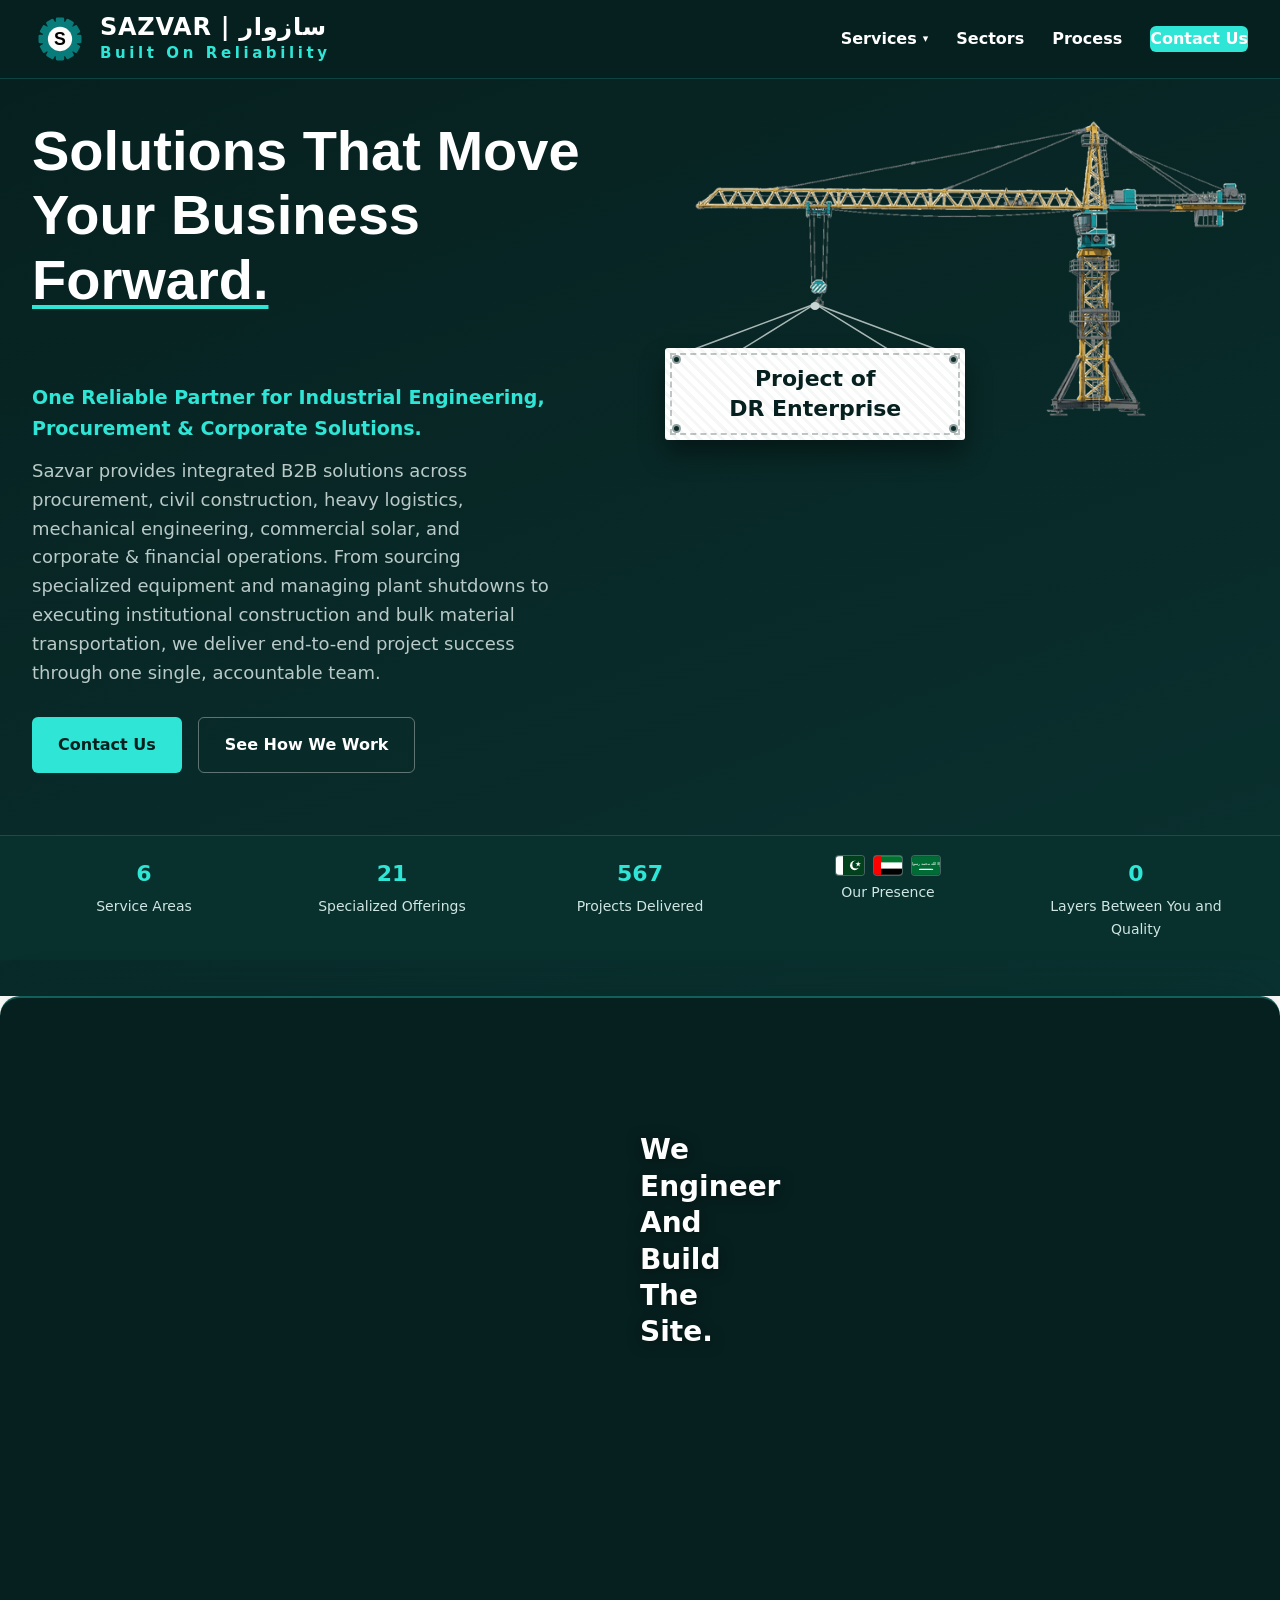
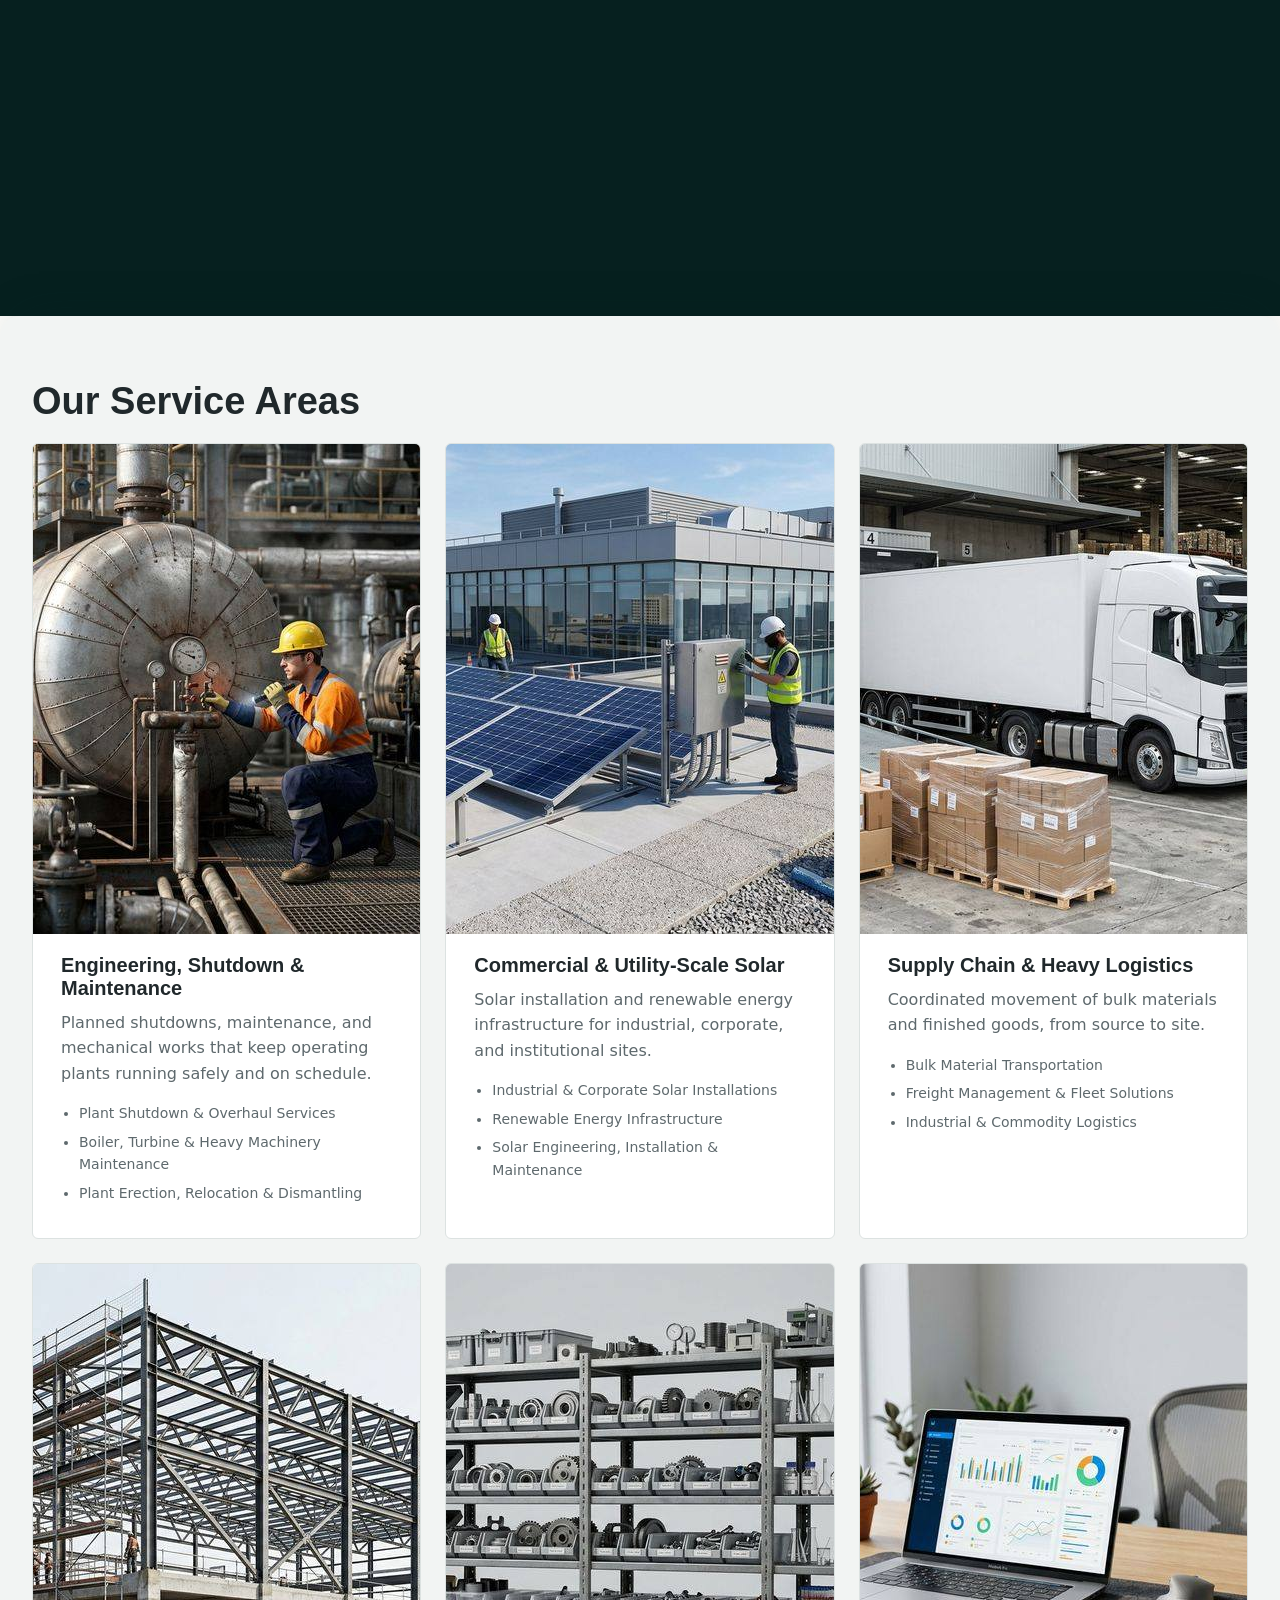
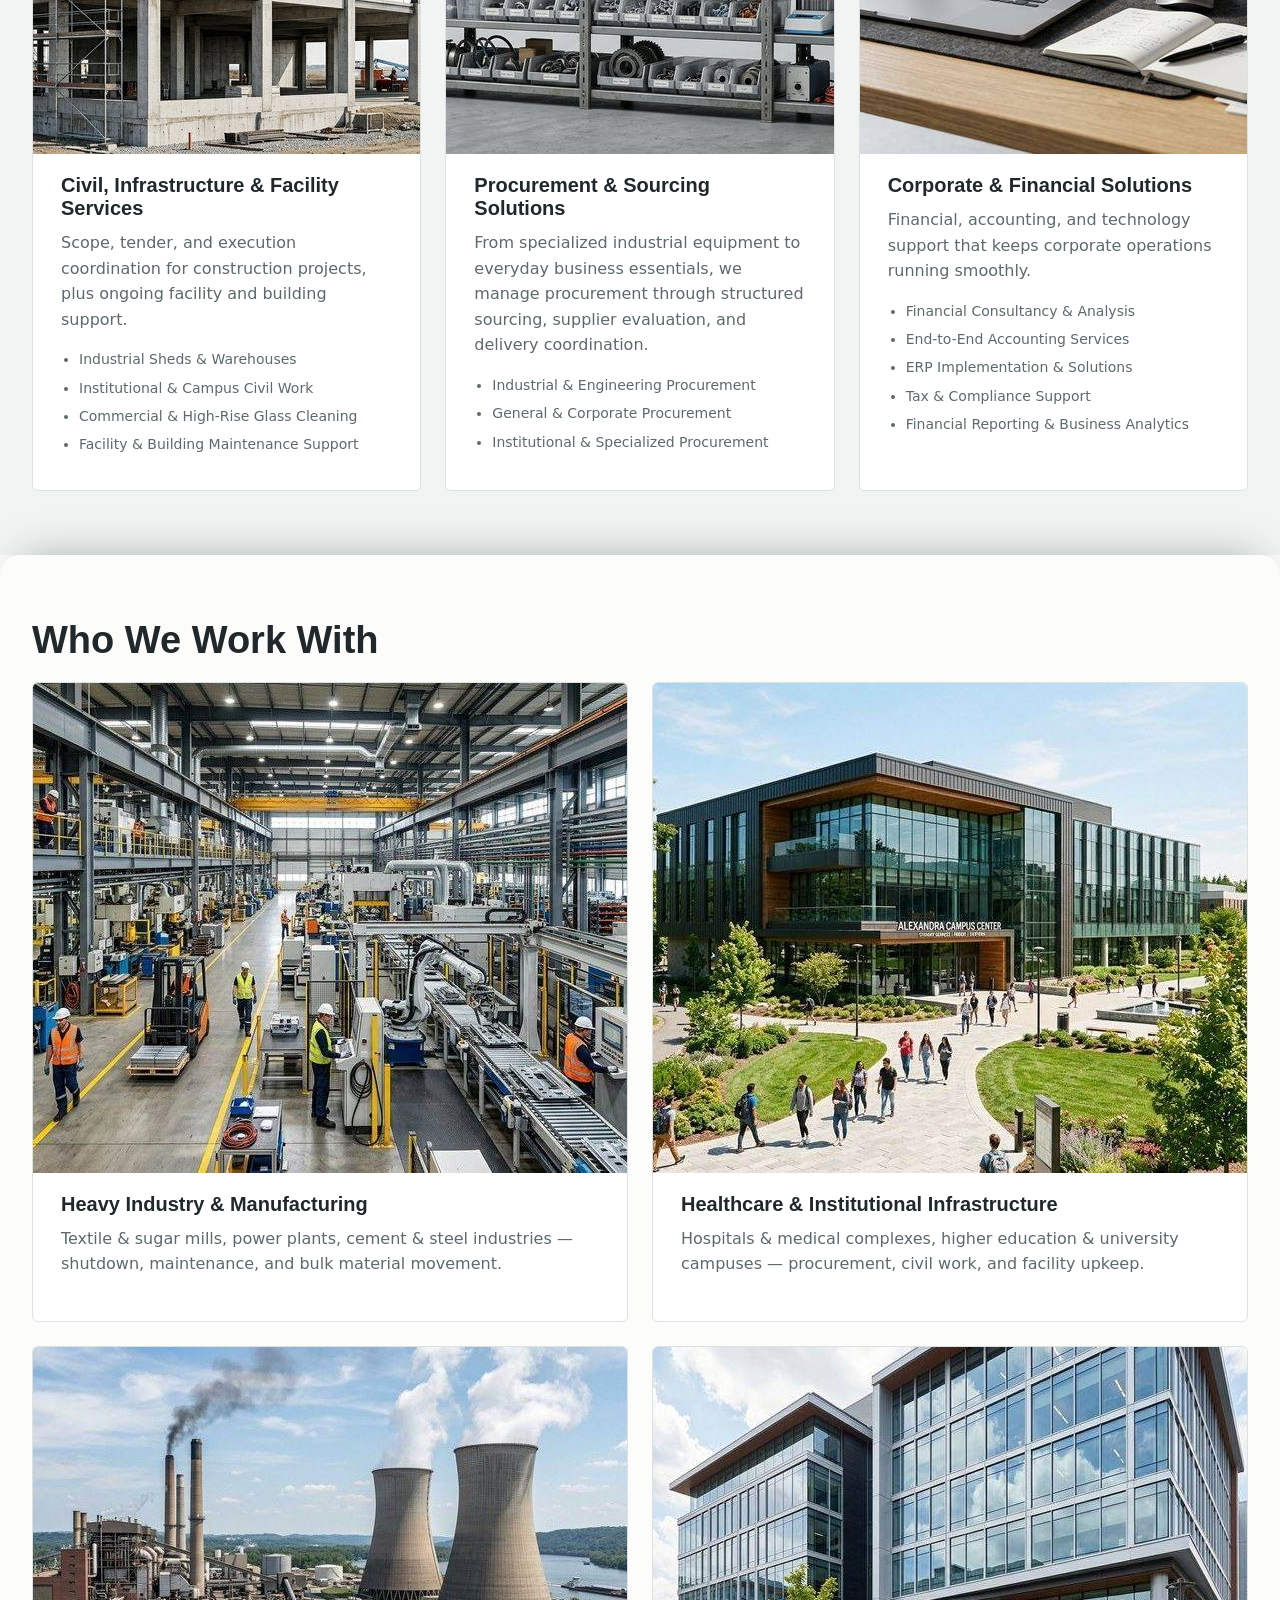
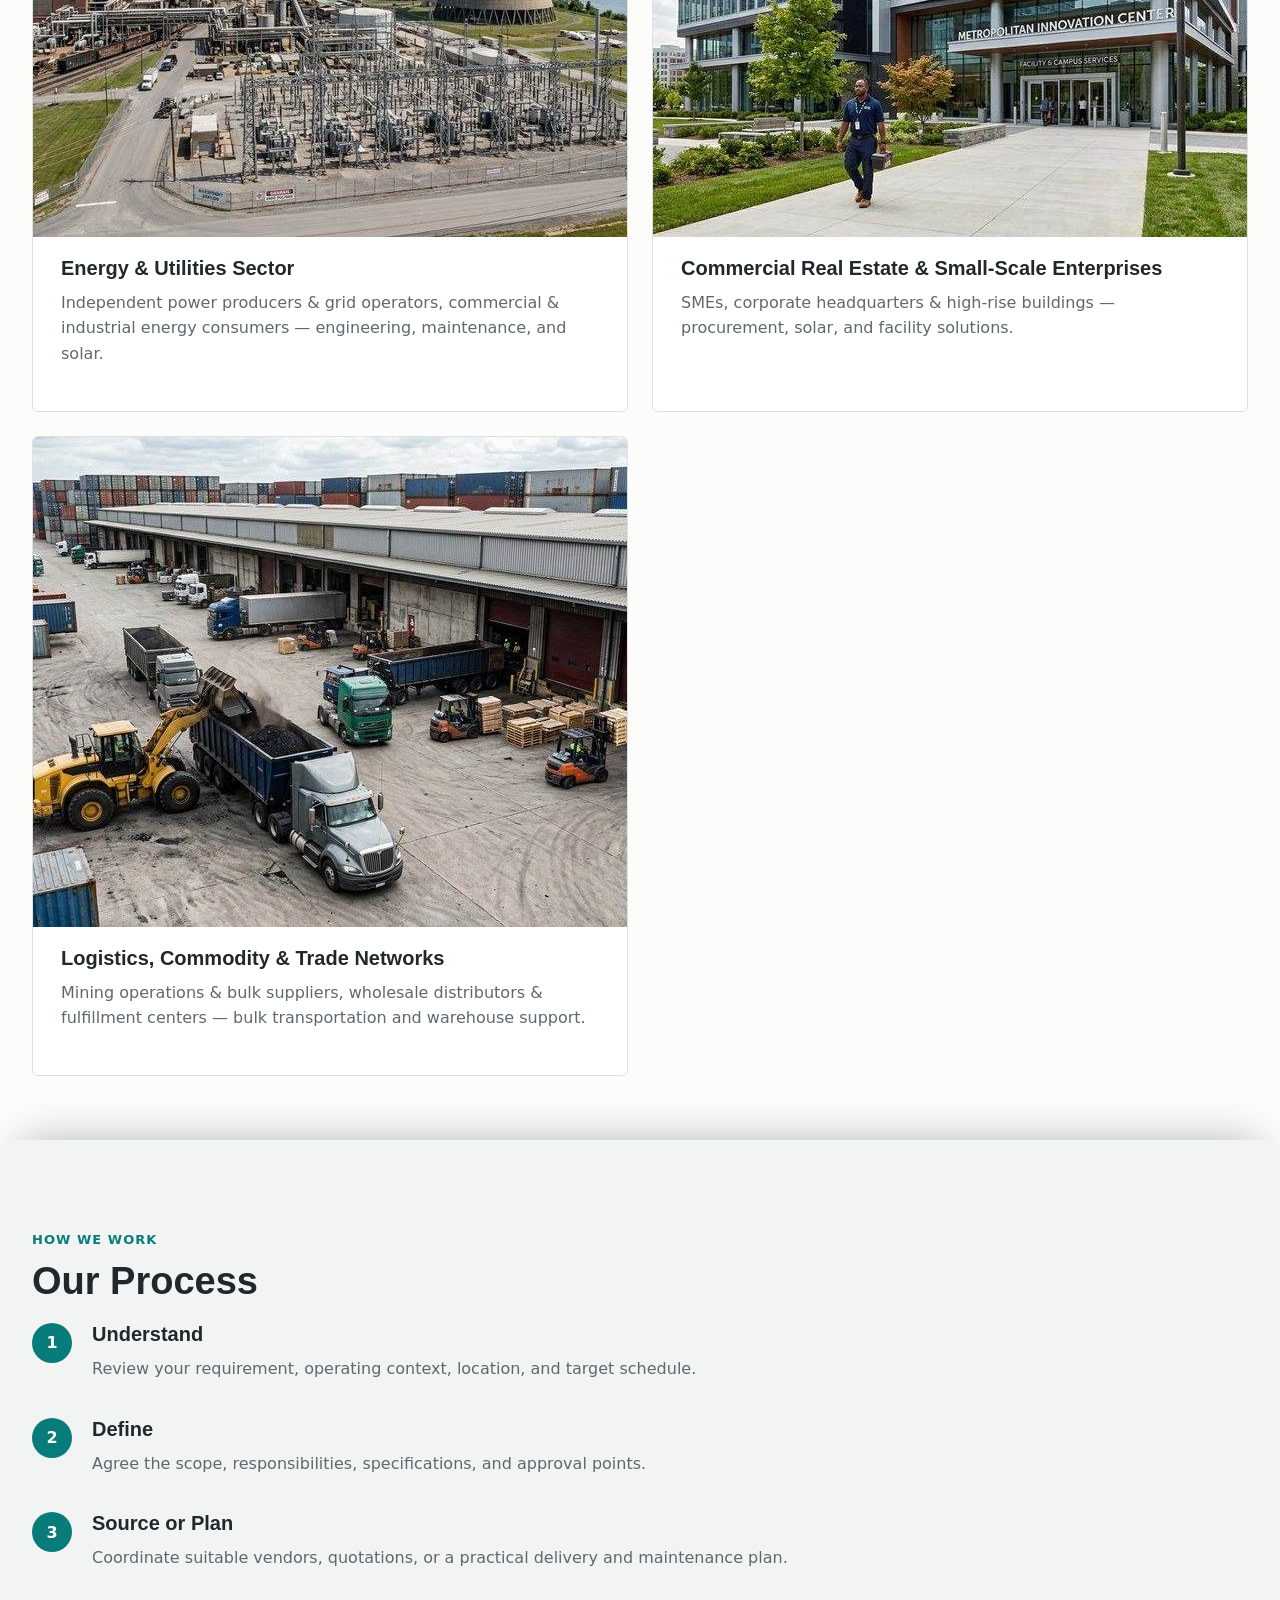
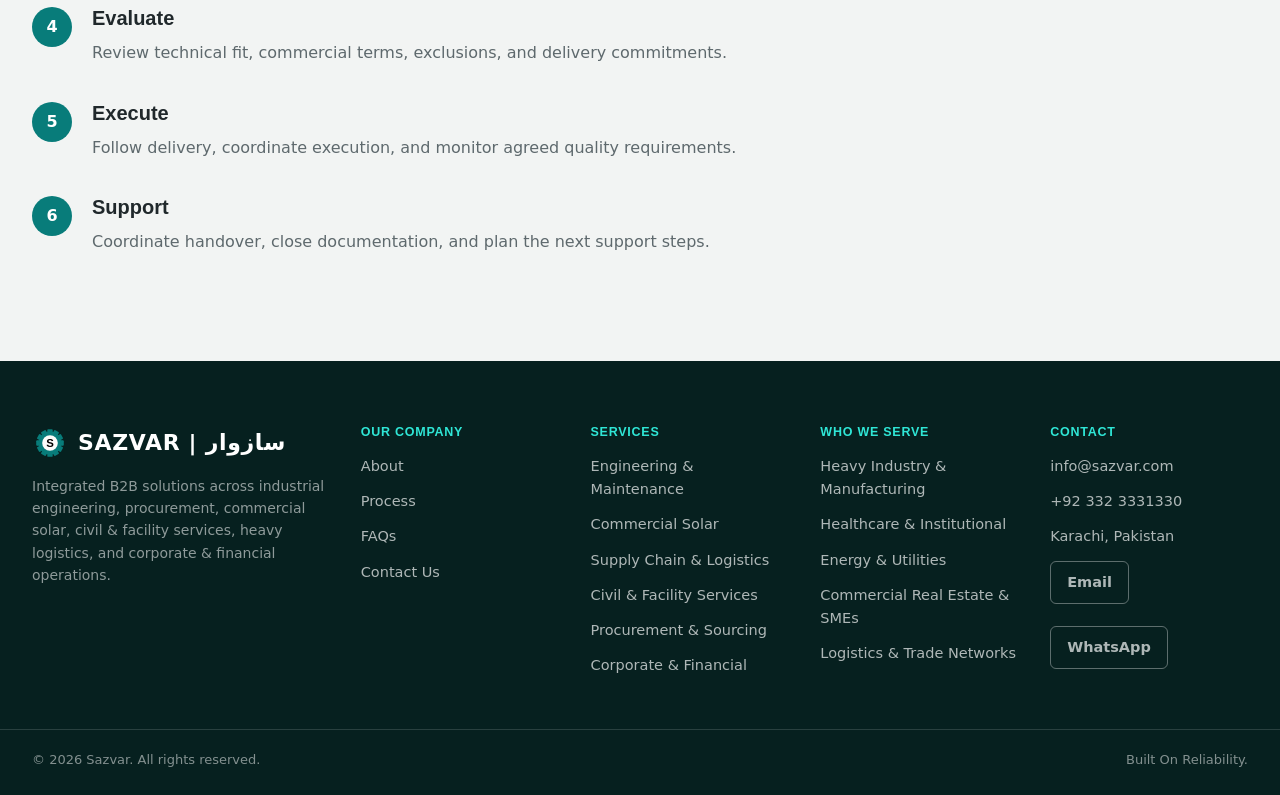
==== commit d04bdc2f: "Fix desktop pacing for site-band scroll story" ====
--- a/index.html
+++ b/index.html
@@ -6,7 +6,7 @@
 <title>Sazvar | Industrial Engineering, Procurement &amp; Corporate Solutions</title>
 <meta name="description" content="Sazvar delivers integrated B2B solutions across engineering &amp; plant maintenance, commercial solar, heavy logistics, civil &amp; facility services, procurement, and corporate &amp; financial solutions — through one accountable team. Pakistan-based, growing toward the GCC." />
 <link rel="icon" href="assets/img/sazvar-mark.svg" type="image/svg+xml" />
-<link rel="stylesheet" href="assets/css/style.min.css?v=7" />
+<link rel="stylesheet" href="assets/css/style.min.css?v=10" />
 </head>
 <body class="homepage">
 
@@ -186,7 +186,7 @@
           <img src="assets/img/hero/plant.png" alt="Small industrial plant with elevated tank and site office" loading="lazy" width="900" height="659" />
         </div>
         <div class="truck-rig" id="truck-rig">
-          <img src="assets/img/hero/delivery-truck.png" alt="Delivery truck arriving with materials and equipment" loading="lazy" width="900" height="381" />
+          <img src="assets/img/hero/delivery-truck.png?v=2" alt="Delivery truck arriving with materials and equipment" loading="lazy" width="900" height="381" />
         </div>
         <div class="office-rig" id="office-rig">
           <img src="assets/img/hero/site-office.png" alt="Site office with rooftop solar panels" loading="lazy" width="700" height="511" />
@@ -409,7 +409,7 @@
   })();
 
 </script>
-<script src="assets/js/stack-scroll.js?v=4"></script>
+<script src="assets/js/stack-scroll.js?v=6"></script>
 </body>
 </html>
 
--- a/assets/css/style.min.css
+++ b/assets/css/style.min.css
@@ -1 +1 @@
-:root{--bg:#fcfcfa;--surface:#f2f4f3;--white:#fff;--teal:#087c7a;--teal-deep:#055e5d;--ink:#20282b;--muted:#5e696d;--border:#dce2e1;--radius:6px;--max-width:1440px}*{box-sizing:border-box}html{scroll-behavior:smooth}body{margin:0;background:var(--bg);color:var(--ink);font-family:"Segoe UI",system-ui,-apple-system,Roboto,Arial,sans-serif;font-size:16px;line-height:1.6}h1,h2,h3,h4{font-family:"Segoe UI Semibold","Segoe UI",Arial,sans-serif;font-weight:700;line-height:1.15;margin:0 0 .5em;color:var(--ink)}h1{font-size:clamp(36px, 4.5vw, 58px)}h2{font-size:clamp(28px, 3vw, 38px)}h3{font-size:20px}p{margin:0 0 16px;color:var(--muted)}a{color:var(--teal);text-decoration:none}img,svg{max-width:100%;display:block}.container{max-width:var(--max-width);margin:0 auto;padding:0 32px}.section{padding:64px 0}.section-alt{background:var(--surface)}.eyebrow{text-transform:uppercase;letter-spacing:.08em;font-size:13px;font-weight:700;color:var(--teal);margin-bottom:10px;display:block}.btn{display:inline-flex;align-items:center;gap:8px;padding:14px 26px;border-radius:var(--radius);font-weight:700;background:var(--teal);color:#fff;border:none;cursor:pointer;text-decoration:none}.btn:hover{background:var(--teal-deep)}.btn-outline{background:0 0;color:var(--teal);border:1.5px solid var(--teal)}.btn-outline:hover{background:var(--teal);color:#fff}.site-header{position:sticky;top:0;z-index:50;background:var(--bg);border-bottom:1px solid var(--border)}.header-inner{display:flex;align-items:center;justify-content:space-between;height:78px}.logo{display:flex;align-items:center;gap:12px}.logo img{width:56px;height:56px}.logo-word{font-weight:800;font-size:24px;letter-spacing:.03em;line-height:1.1;display:block;color:var(--ink)}.logo-slogan{font-size:11px;color:var(--teal);font-weight:600;line-height:1.3;margin-top:2px;display:block}.menu-toggle{display:inline-flex;align-items:center;gap:8px;background:0 0;border:1px solid var(--border);border-radius:var(--radius);padding:10px 16px;font-weight:600;cursor:pointer;color:var(--ink)}.primary-nav{display:none;position:absolute;top:78px;left:0;right:0;background:var(--bg);border-bottom:1px solid var(--border);flex-direction:column;padding:8px 24px 20px}.primary-nav.is-open{display:flex}.primary-nav a{color:var(--ink);font-weight:600;padding:12px 0;border-bottom:1px solid var(--border)}.primary-nav a:last-of-type{border-bottom:none}.primary-nav .btn{margin-top:12px;justify-content:center}@media (min-width:860px){.menu-toggle{display:none}.primary-nav{display:flex!important;position:static;flex-direction:row;align-items:center;border:none;padding:0;gap:28px;background:0 0}.primary-nav a{border-bottom:none;padding:0}.primary-nav .btn{margin-top:0}}.nav-dropdown{position:relative;border-bottom:1px solid var(--border)}.nav-dropdown-toggle{display:inline-flex;align-items:center;gap:6px;width:100%;background:0 0;border:none;font:inherit;font-weight:600;color:var(--ink);padding:12px 0;cursor:pointer;text-align:left}.site-header.header-dark .nav-dropdown-toggle{color:#fff}.nav-dropdown .caret{font-size:11px;transition:transform .2s ease}.nav-dropdown.is-open .caret{transform:rotate(180deg)}.services-dropdown{display:none;padding:0 0 12px 12px}.nav-dropdown.is-open .services-dropdown{display:block}.services-col{display:block;padding:8px 0}.services-col-thumb{display:none}.services-col h4{margin:0 0 4px;font-size:14px;color:var(--ink);font-weight:700}.services-col ul{margin:0;padding-left:16px;font-size:12.5px;color:var(--muted)}.services-col li{margin-bottom:2px}.site-header.header-dark .services-col h4{color:#fff}.site-header.header-dark .services-col ul{color:rgba(255,255,255,.65)}@media (min-width:860px){.nav-dropdown{border-bottom:none}.nav-dropdown-toggle{width:auto;padding:0}.services-dropdown{position:absolute;top:calc(100% + 22px);left:0;background:#fff;border:1px solid var(--border);border-radius:10px;box-shadow:0 20px 44px rgba(6,20,19,.16);padding:22px;grid-template-columns:repeat(3,minmax(150px,1fr));max-width:620px;gap:20px 24px;z-index:60}.nav-dropdown.is-open .services-dropdown{display:grid}.services-col-thumb{display:block;width:100%;aspect-ratio:240/130;object-fit:cover;border-radius:6px;margin-bottom:10px}.services-col:hover h4{color:var(--teal)}.site-header.header-dark .services-col h4{color:var(--ink)}.site-header.header-dark .services-col ul{color:var(--muted)}.site-header.header-dark .services-col:hover h4{color:var(--teal)}}.hero-grid{display:grid;gap:40px;padding:56px 0 40px}.hero-slogan{color:var(--teal);font-weight:700;font-size:20px}.hero-footnote{display:flex;align-items:center;gap:8px;font-size:14px;color:var(--muted);margin-top:20px}.status-dot{width:8px;height:8px;border-radius:50%;background:var(--teal);display:inline-block}.button-row{display:flex;flex-wrap:wrap;gap:16px;margin:24px 0}@media (min-width:900px){.hero-grid{grid-template-columns:1.1fr 0.9fr;align-items:center}}.value-strip{border-top:1px solid var(--border);border-bottom:1px solid var(--border);padding:32px 0}.value-grid{display:grid;gap:24px;grid-template-columns:repeat(2,1fr);text-align:center}.value-grid span{color:var(--teal);font-weight:800;font-size:22px;display:block}.value-grid p{margin:4px 0 0;font-size:14px;color:var(--ink)}@media (min-width:720px){.value-grid{grid-template-columns:repeat(5,1fr)}}.hero-stats-strip{max-width:var(--max-width);margin:28px auto 0;padding:20px 32px}.presence-flags{display:flex;justify-content:center;gap:10px;line-height:1;margin-bottom:6px}.presence-flags .flag-chip{display:inline-block;width:28px;height:19px;border-radius:3px;box-shadow:0 0 0 1px rgba(255,255,255,.25);opacity:0;transform:translateY(-22px) scale(.5) rotate(-8deg);transition:transform .7s cubic-bezier(.34, 1.56, .64, 1),opacity .45s ease}.presence-flags .flag-chip:nth-child(2){transition-delay:0.15s}.presence-flags .flag-chip:nth-child(3){transition-delay:0.3s}.value-grid.in-view .presence-flags .flag-chip{opacity:1;transform:translateY(0) scale(1) rotate(0)}.grid{display:grid;gap:24px}@media (min-width:720px){.grid-2{grid-template-columns:repeat(2,1fr)}.grid-3{grid-template-columns:repeat(3,1fr)}}.card{background:var(--white);border:1px solid var(--border);border-radius:var(--radius);padding:28px}.card.has-image{padding:0 0 28px;overflow:hidden}.card-img{display:block;width:100%;aspect-ratio:900/490;object-fit:cover;margin-bottom:20px}.card.has-image h3,.card.has-image p,.card.has-image ul{margin-left:28px;margin-right:28px}.card h3{margin-bottom:10px}.card ul{margin:12px 0 0;padding-left:18px;color:var(--muted);font-size:14px}.card ul li{margin-bottom:6px}.card .text-link{display:inline-block;margin-top:14px;font-weight:700}.process-list{counter-reset:step;display:grid;gap:20px}.process-item{display:flex;gap:20px;align-items:flex-start}.process-number{flex:none;width:40px;height:40px;border-radius:50%;background:var(--teal);color:#fff;display:flex;align-items:center;justify-content:center;font-weight:800}.process-output{font-size:13px;color:var(--teal);font-weight:700;margin-top:6px}.faq-item{border-bottom:1px solid var(--border);padding:18px 0}.faq-item summary{cursor:pointer;font-weight:700;color:var(--ink);list-style:none}.faq-item summary::-webkit-details-marker{display:none}.faq-item summary::after{content:"+";float:right;color:var(--teal);font-size:20px}.faq-item[open] summary::after{content:"\2212"}.faq-item p{margin-top:12px}.form-field{display:grid;gap:6px;margin-bottom:18px}.form-field label{font-weight:600;font-size:14px}.form-field input,.form-field select,.form-field textarea{padding:12px 14px;border:1px solid var(--border);border-radius:var(--radius);font-size:15px;font-family:inherit}.form-note{font-size:13px;color:var(--muted);margin-top:12px}.site-footer{background:var(--hero-dark-1);color:rgba(255,255,255,.68);padding:64px 0 24px}.footer-grid{display:grid;grid-template-columns:1.5fr repeat(4,1fr);gap:32px}.footer-col h4{color:var(--accent);text-transform:uppercase;letter-spacing:.06em;font-size:12.5px;font-weight:700;margin-bottom:16px}.footer-col .footer-text,.footer-col a{display:block;color:rgba(255,255,255,.68);margin-bottom:12px;font-size:14.5px}.footer-col a:hover{color:var(--accent)}.footer-logo-row{display:flex;align-items:center;gap:10px;margin-bottom:14px}.footer-brand .logo-word{color:#fff;font-weight:800;font-size:22px;display:block}.footer-brand p{color:rgba(255,255,255,.55);font-size:14px;max-width:300px;margin:0}.footer-contact-buttons{display:flex;flex-wrap:wrap;gap:10px;margin-top:6px}.btn-sm{padding:9px 16px;font-size:13px}.footer-bottom{margin-top:40px;padding-top:20px;border-top:1px solid rgba(255,255,255,.14);font-size:13px;color:rgba(255,255,255,.5);display:flex;flex-wrap:wrap;gap:12px;justify-content:space-between}@media (max-width:860px){.footer-grid{grid-template-columns:repeat(2,1fr)}.footer-brand{grid-column:1/-1}}@media (max-width:479px){.footer-grid{grid-template-columns:1fr}}:root{--hero-dark-1:#06201f;--hero-dark-2:#0a3230;--accent:#2fe6d6;--accent-deep:#14b8a9}.logo-text-container{display:flex;flex-direction:column;align-items:flex-start}.company-name{display:block;margin:0;padding:0;white-space:nowrap}.tagline{display:block;margin-top:4px;white-space:nowrap}.site-header.header-dark{background:var(--hero-dark-1);border-bottom-color:rgba(47,230,214,.18)}.site-header.header-dark .company-name{color:#fff}.site-header.header-dark .logo-slogan{color:var(--accent);font-size:15px}.site-header.header-dark .menu-toggle{color:#fff;border-color:rgba(255,255,255,.3)}.site-header.header-dark .primary-nav a{color:#fff}.site-header.header-dark .primary-nav{background:var(--hero-dark-1);border-bottom:1px solid rgba(47,230,214,.18)}@media (min-width:860px){.site-header.header-dark .primary-nav{background:0 0;border-bottom:none}}.btn-accent{background:var(--accent);color:#06201f;font-weight:800}.btn-accent:hover{background:var(--accent-deep)}.btn-ghost{background:0 0;color:#fff;border:1.5px solid rgba(255,255,255,.35)}.btn-ghost:hover{border-color:#fff}.hero-stack-wrap{position:relative;background:var(--hero-dark-1)}.hero-dark{background:linear-gradient(160deg,var(--hero-dark-1) 0,var(--hero-dark-2) 100%);padding:40px 0 36px;overflow:hidden}@media (min-width:860px){.hero-dark{position:sticky;top:79px;z-index:1}}.hero-dark .container{display:grid;gap:48px;transition:filter 1s ease,transform 1s ease,opacity 1s ease}@media (min-width:960px){.hero-dark .container{grid-template-columns:1.05fr 0.95fr;grid-template-areas:"top visual" "bottom visual";align-items:start}.hero-copy-top{grid-area:top}.hero-copy-bottom{grid-area:bottom}.hero-crane-visual{grid-area:visual}}#hero-stack-wrap.stack-covering .hero-dark .container,#hero-stack-wrap.stack-covering .hero-dark .hero-stats-strip{filter:brightness(.5) saturate(.75);transform:scale(.96);opacity:.75}.badge-pill{display:inline-flex;align-items:center;gap:8px;background:rgba(47,230,214,.12);border:1px solid rgba(47,230,214,.35);color:var(--accent);font-weight:700;font-size:13px;letter-spacing:.03em;text-transform:uppercase;padding:8px 16px;border-radius:999px;margin-bottom:22px}.badge-pill::before{content:"";width:7px;height:7px;border-radius:50%;background:var(--accent);display:inline-block}.hero-dark h1{color:#fff;font-size:clamp(34px, 4.6vw, 56px);margin-bottom:22px}.hero-dark h1 .accent-underline{text-decoration:underline;text-decoration-color:var(--accent);text-decoration-thickness:4px;text-underline-offset:6px}.hero-dark .hero-slogan{color:var(--accent);font-size:19px;margin-bottom:14px}.hero-dark p.lead{color:#b9cac8;font-size:18px;max-width:520px;margin-bottom:30px}.hero-dark .button-row{margin:0 0 34px}.hero-dark .hero-footnote{color:#8fa6a3}@media (max-width:859px){.hero-dark{padding:22px 0 24px}.hero-dark .container{gap:14px}.hero-dark h1{margin-bottom:4px}.hero-dark .hero-slogan{margin-bottom:10px}.hero-dark p.lead{margin-bottom:0;margin-top:18px}.hero-dark .button-row{margin:0 0 6px}.hero-copy-bottom{display:flex;flex-direction:column}.hero-copy-bottom .hero-slogan{order:1}.hero-copy-bottom .button-row{order:2}.hero-copy-bottom p.lead{order:3}}@media (max-width:420px){.hero-dark .button-row{flex-wrap:nowrap;gap:8px}.hero-dark .button-row .btn{flex:1 1 0;padding:12px 10px;font-size:13.5px;white-space:nowrap;justify-content:center}}.hero-dark .status-dot{background:var(--accent)}.hero-crane-visual{position:relative;transform:translateX(35%);opacity:0;transition:transform 1.2s cubic-bezier(.2, .7, .2, 1),opacity .9s ease-out}.hero-crane-visual.in-view{transform:translateX(0);opacity:1}.hero-crane-visual .crane-img{width:100%;height:auto;display:block}.hero-signboard-visual{display:none}@media (max-width:859px){.hero-crane-visual{display:none}.hero-signboard-visual{display:block;width:min(190px,50vw);margin:2px auto 4px}.hero-signboard-visual img{width:100%;height:auto;display:block;animation:signboardInstall 1.1s cubic-bezier(.2,.8,.2,1) .3s both}}@keyframes signboardInstall{0%{transform:translateY(-170px) rotate(-3deg);opacity:0}60%{transform:translateY(6px) rotate(1deg);opacity:1}80%{transform:translateY(-4px) rotate(-.5deg)}100%{transform:translateY(0) rotate(0);opacity:1}}@media (prefers-reduced-motion:reduce){.hero-signboard-visual img{animation:none}}.stats-dark{background:#08302d;border-top:1px solid rgba(47,230,214,.18);border-bottom:none}.stats-dark .value-grid span{color:var(--accent)}.stats-dark .value-grid p{margin:4px 0 0;font-size:14px;color:#cfe6e3}.site-band{background:var(--hero-dark-1);border-top:2px solid rgba(47,230,214,.32);border-radius:28px 28px 0 0;box-shadow:0 -55px 80px -24px rgba(0,0,0,.6);position:relative;z-index:2}@media (max-width:959px){.site-band{min-height:280vh}}.site-stage-sticky{overflow:hidden}@media (min-width:860px){.site-stage-sticky{position:sticky;top:79px}}.site-stage{position:relative;height:300px;padding:40px 0 70px;background:radial-gradient(ellipse 46% 50% at 22% 90%,rgba(47,230,214,.14),transparent 62%),radial-gradient(ellipse 42% 46% at 54% 92%,rgba(47,230,214,.11),transparent 60%),radial-gradient(ellipse 40% 46% at 84% 90%,rgba(47,230,214,.1),transparent 60%)}@media (min-width:960px){.site-stage{height:480px}}@media (max-width:959px){.site-stage{width:100%;height:min(62vh,440px);padding:0}}.site-stage::after{content:"";position:absolute;left:2%;right:2%;bottom:54px;height:2px;background:linear-gradient(90deg,transparent 0,rgba(47,230,214,.4) 12%,rgba(47,230,214,.55) 50%,rgba(47,230,214,.4) 88%,transparent 100%)}.site-headline-stack{position:absolute;top:4px;left:4%;right:4%;text-align:center;z-index:4}.site-headline{position:absolute;top:0;left:0;right:0;margin:0;color:#fff;font-weight:800;font-size:clamp(19px, 3vw, 28px);line-height:1.3;text-shadow:0 2px 14px rgba(0,0,0,.5);opacity:0;transform:translateY(10px);transition:opacity .6s ease,transform .6s ease}.site-stage.stage-1 .site-headline.h1,.site-stage.stage-2 .site-headline.h2,.site-stage.stage-3 .site-headline.h3,.site-stage.stage-4 .site-headline.h4,.site-stage.stage-5 .site-headline.h4{opacity:1;transform:translateY(0)}.plant-rig{position:absolute;left:0;bottom:6%;width:38%;aspect-ratio:900/659;z-index:2;opacity:var(--plant-progress, 1);transform:translateY(calc((1 - var(--plant-progress,1)) * -45px))}@media (min-width:960px){.plant-rig{left:3%;bottom:40px;width:480px;max-width:36vw}}.plant-rig img{width:100%;height:auto;display:block}.truck-rig{position:absolute;bottom:9%;left:42%;width:22%;aspect-ratio:1232/516;z-index:3;opacity:calc(var(--truck-in-progress, 1) * (1 - var(--truck-out-progress, 0)));transform:translateX(calc((1 - var(--truck-in-progress,1)) * 160% + var(--truck-out-progress,0) * -160%))}@media (min-width:960px){.truck-rig{bottom:46px;left:46%;width:260px;max-width:21vw}}.truck-rig img{width:100%;height:auto;display:block}.office-rig{position:absolute;bottom:6%;right:0;width:30%;aspect-ratio:1005/694;z-index:2;opacity:var(--office-progress, 1);transform:translateY(calc((1 - var(--office-progress,1)) * 45px))}@media (min-width:960px){.office-rig{bottom:40px;right:4%;width:210px;max-width:18vw}}.office-rig img{width:100%;height:auto;display:block}.office-rig .site-sign-img{position:absolute;left:-13%;bottom:0;width:26%;height:auto;z-index:1}@media (min-width:960px){.office-rig .site-sign-img{left:-32px;width:60px}}.handshake-rig{position:absolute;left:50%;bottom:6%;width:16%;aspect-ratio:464/680;z-index:3;opacity:var(--handshake-progress, 1);transform:translate(-50%,calc((1 - var(--handshake-progress,1)) * 30px))}@media (min-width:960px){.handshake-rig{bottom:40px;width:130px;max-width:11vw}}.handshake-rig img{width:100%;height:auto;display:block}.chat-bubble{position:absolute;top:-6%;width:130px;padding:7px 10px;background:#fff;color:#0b2726;font-weight:700;font-size:12px;line-height:1.3;text-align:center;border-radius:10px;box-shadow:0 10px 20px rgba(0,0,0,.4);opacity:var(--handshake-progress, 1);transition:opacity .3s ease}.chat-bubble::after{content:"";position:absolute;bottom:-6px;width:0;height:0;border-left:6px solid transparent;border-right:6px solid transparent;border-top:6px solid #fff}.chat-engineer{right:100%;margin-right:10px}.chat-engineer::after{right:14px}.chat-owner{left:100%;margin-left:10px}.chat-owner::after{left:14px}@media (max-width:959px){.chat-bubble{width:108px;font-size:10.5px;padding:6px 8px}}.hook-banner{position:absolute;left:22%;top:62%;width:260px;margin-left:-130px;transform-origin:50% 4px;animation:bannerSwing 3.6s ease-in-out infinite}@keyframes bannerSwing{0%,100%{transform:rotate(-4deg)}50%{transform:rotate(4deg)}}.sling-lines{display:block;width:100%;height:50px;overflow:visible}.sling-lines line{stroke:#a9b8b6;stroke-width:1.5;stroke-linecap:round}.sling-lines circle{fill:#c9d5d3}.banner-flag{position:relative;margin-top:-6px;background:#fff;background-image:repeating-linear-gradient(45deg,rgba(6,32,31,.04) 0 3px,transparent 3px 8px);outline:2px dashed rgba(6,32,31,.25);outline-offset:-7px;color:var(--hero-dark-1);font-weight:800;font-size:18px;line-height:1.35;text-align:center;padding:14px 16px;border-radius:3px;box-shadow:0 14px 26px rgba(0,0,0,.4)}.grommet{position:absolute;width:9px;height:9px;border-radius:50%;background:#0c2c2a;border:2px solid rgba(255,255,255,.55)}.grommet.tl{top:7px;left:7px}.grommet.tr{top:7px;right:7px}.grommet.bl{bottom:7px;left:7px}.grommet.br{bottom:7px;right:7px}@media (min-width:720px){.hook-banner{width:300px;margin-left:-150px}.banner-flag{font-size:22px;padding:16px 18px}}.leadership-grid{display:flex;flex-wrap:wrap;justify-content:center;gap:32px;margin-top:8px}.leadership-card{width:260px;text-align:center}.leadership-photo{width:100%;aspect-ratio:1/1;object-fit:cover;border-radius:var(--radius);border:1px solid var(--border);margin-bottom:18px}.leadership-card h3{margin-bottom:4px}.leadership-title{color:var(--teal);font-weight:700;font-size:15px;margin-bottom:6px}.leadership-meta{color:var(--muted);font-size:14px;margin-bottom:0}.homepage{--stack-header:79px}.homepage main{position:relative;isolation:isolate}.homepage main>.section{background:var(--bg)}.homepage main>.section-alt{background:var(--surface)}.homepage .hero-dark,.homepage .site-stage-sticky{position:relative;top:auto}.homepage .hero-crane-visual,.homepage .presence-flags .flag-chip{opacity:1;transform:none}.homepage .site-band{border-radius:0;box-shadow:none}.homepage .site-footer{position:relative;z-index:1}.homepage :is(section,[id]){scroll-margin-top:calc(var(--stack-header) + 16px)}.homepage :focus-visible{outline:3px solid var(--teal);outline-offset:5px}.homepage .header-dark :focus-visible{outline-color:var(--accent)}@media (max-width:959px){.homepage .site-stage-sticky{position:sticky;top:var(--stack-header,79px);height:calc(100svh - var(--stack-header,79px));display:flex;align-items:center}}@media (min-width:960px) and (min-height:600px) and (prefers-reduced-motion:no-preference){.stack-enabled .stack-panel{position:sticky;top:var(--stack-top,var(--stack-header));z-index:var(--layer);min-height:calc(100svh - var(--stack-header));border-radius:20px 20px 0 0;box-shadow:0 -18px 42px -24px rgba(6,32,31,.38);isolation:isolate}.stack-enabled .stack-panel:first-child{border-radius:0;box-shadow:none}.stack-enabled .stack-panel::after{content:"";position:absolute;inset:0;border-radius:inherit;background:#06201f;opacity:var(--stack-shade, 0);pointer-events:none;z-index:10}.stack-enabled main>.section{display:flex;flex-direction:column;justify-content:center}.stack-enabled main>.section>.container{width:100%}.stack-enabled .hero-dark{min-height:calc(100svh - var(--stack-header))}.stack-enabled .site-band{display:flex;align-items:center;background:var(--hero-dark-1)}.stack-enabled .site-stage-sticky{width:100%}.stack-enabled .site-stage{height:min(560px,calc(100svh - var(--stack-header) - 48px))}.stack-enabled.stack-measuring .stack-panel{position:relative;top:auto}}@media (max-width:959px){.homepage .primary-nav{max-height:calc(100dvh - 79px);overflow-y:auto}.homepage .header-inner{gap:12px}.homepage .hook-banner{width:50%;margin-left:-25%}.homepage .banner-flag{font-size:clamp(12px, 3vw, 18px)}}@media (max-width:479px){.homepage .header-inner{padding-inline:16px}.homepage .logo{gap:8px}.homepage .logo img{width:40px;height:40px}.homepage .logo-word{font-size:19px}.homepage .header-dark .logo-slogan{font-size:11px}.homepage .menu-toggle{padding:10px}}@media (prefers-reduced-motion:reduce){html{scroll-behavior:auto}.homepage *,.homepage ::after,.homepage ::before{animation:none!important;transition:none!important}}@media print{.homepage .stack-panel{position:static;min-height:0;box-shadow:none}.homepage .stack-panel::after{display:none}}+:root{--bg:#fcfcfa;--surface:#f2f4f3;--white:#fff;--teal:#087c7a;--teal-deep:#055e5d;--ink:#20282b;--muted:#5e696d;--border:#dce2e1;--radius:6px;--max-width:1440px}*{box-sizing:border-box}html{scroll-behavior:smooth}body{margin:0;background:var(--bg);color:var(--ink);font-family:"Segoe UI",system-ui,-apple-system,Roboto,Arial,sans-serif;font-size:16px;line-height:1.6}h1,h2,h3,h4{font-family:"Segoe UI Semibold","Segoe UI",Arial,sans-serif;font-weight:700;line-height:1.15;margin:0 0 .5em;color:var(--ink)}h1{font-size:clamp(36px, 4.5vw, 58px)}h2{font-size:clamp(28px, 3vw, 38px)}h3{font-size:20px}p{margin:0 0 16px;color:var(--muted)}a{color:var(--teal);text-decoration:none}img,svg{max-width:100%;display:block}.container{max-width:var(--max-width);margin:0 auto;padding:0 32px}.section{padding:64px 0}.section-alt{background:var(--surface)}.eyebrow{text-transform:uppercase;letter-spacing:.08em;font-size:13px;font-weight:700;color:var(--teal);margin-bottom:10px;display:block}.btn{display:inline-flex;align-items:center;gap:8px;padding:14px 26px;border-radius:var(--radius);font-weight:700;background:var(--teal);color:#fff;border:none;cursor:pointer;text-decoration:none}.btn:hover{background:var(--teal-deep)}.btn-outline{background:0 0;color:var(--teal);border:1.5px solid var(--teal)}.btn-outline:hover{background:var(--teal);color:#fff}.site-header{position:sticky;top:0;z-index:50;background:var(--bg);border-bottom:1px solid var(--border)}.header-inner{display:flex;align-items:center;justify-content:space-between;height:78px}.logo{display:flex;align-items:center;gap:12px}.logo img{width:56px;height:56px}.logo-word{font-weight:800;font-size:24px;letter-spacing:.03em;line-height:1.1;display:block;color:var(--ink)}.logo-slogan{font-size:11px;color:var(--teal);font-weight:600;line-height:1.3;margin-top:2px;display:block}.menu-toggle{display:inline-flex;align-items:center;gap:8px;background:0 0;border:1px solid var(--border);border-radius:var(--radius);padding:10px 16px;font-weight:600;cursor:pointer;color:var(--ink)}.primary-nav{display:none;position:absolute;top:78px;left:0;right:0;background:var(--bg);border-bottom:1px solid var(--border);flex-direction:column;padding:8px 24px 20px}.primary-nav.is-open{display:flex}.primary-nav a{color:var(--ink);font-weight:600;padding:12px 0;border-bottom:1px solid var(--border)}.primary-nav a:last-of-type{border-bottom:none}.primary-nav .btn{margin-top:12px;justify-content:center}@media (min-width:860px){.menu-toggle{display:none}.primary-nav{display:flex!important;position:static;flex-direction:row;align-items:center;border:none;padding:0;gap:28px;background:0 0}.primary-nav a{border-bottom:none;padding:0}.primary-nav .btn{margin-top:0}}.nav-dropdown{position:relative;border-bottom:1px solid var(--border)}.nav-dropdown-toggle{display:inline-flex;align-items:center;gap:6px;width:100%;background:0 0;border:none;font:inherit;font-weight:600;color:var(--ink);padding:12px 0;cursor:pointer;text-align:left}.site-header.header-dark .nav-dropdown-toggle{color:#fff}.nav-dropdown .caret{font-size:11px;transition:transform .2s ease}.nav-dropdown.is-open .caret{transform:rotate(180deg)}.services-dropdown{display:none;padding:0 0 12px 12px}.nav-dropdown.is-open .services-dropdown{display:block}.services-col{display:block;padding:8px 0}.services-col-thumb{display:none}.services-col h4{margin:0 0 4px;font-size:14px;color:var(--ink);font-weight:700}.services-col ul{margin:0;padding-left:16px;font-size:12.5px;color:var(--muted)}.services-col li{margin-bottom:2px}.site-header.header-dark .services-col h4{color:#fff}.site-header.header-dark .services-col ul{color:rgba(255,255,255,.65)}@media (min-width:860px){.nav-dropdown{border-bottom:none}.nav-dropdown-toggle{width:auto;padding:0}.services-dropdown{position:absolute;top:calc(100% + 22px);left:0;background:#fff;border:1px solid var(--border);border-radius:10px;box-shadow:0 20px 44px rgba(6,20,19,.16);padding:22px;grid-template-columns:repeat(3,minmax(150px,1fr));max-width:620px;gap:20px 24px;z-index:60}.nav-dropdown.is-open .services-dropdown{display:grid}.services-col-thumb{display:block;width:100%;aspect-ratio:240/130;object-fit:cover;border-radius:6px;margin-bottom:10px}.services-col:hover h4{color:var(--teal)}.site-header.header-dark .services-col h4{color:var(--ink)}.site-header.header-dark .services-col ul{color:var(--muted)}.site-header.header-dark .services-col:hover h4{color:var(--teal)}}.hero-grid{display:grid;gap:40px;padding:56px 0 40px}.hero-slogan{color:var(--teal);font-weight:700;font-size:20px}.hero-footnote{display:flex;align-items:center;gap:8px;font-size:14px;color:var(--muted);margin-top:20px}.status-dot{width:8px;height:8px;border-radius:50%;background:var(--teal);display:inline-block}.button-row{display:flex;flex-wrap:wrap;gap:16px;margin:24px 0}@media (min-width:900px){.hero-grid{grid-template-columns:1.1fr 0.9fr;align-items:center}}.value-strip{border-top:1px solid var(--border);border-bottom:1px solid var(--border);padding:32px 0}.value-grid{display:grid;gap:24px;grid-template-columns:repeat(2,1fr);text-align:center}.value-grid span{color:var(--teal);font-weight:800;font-size:22px;display:block}.value-grid p{margin:4px 0 0;font-size:14px;color:var(--ink)}@media (min-width:720px){.value-grid{grid-template-columns:repeat(5,1fr)}}.hero-stats-strip{max-width:var(--max-width);margin:28px auto 0;padding:20px 32px}.presence-flags{display:flex;justify-content:center;gap:10px;line-height:1;margin-bottom:6px}.presence-flags .flag-chip{display:inline-block;width:28px;height:19px;border-radius:3px;box-shadow:0 0 0 1px rgba(255,255,255,.25);opacity:0;transform:translateY(-22px) scale(.5) rotate(-8deg);transition:transform .7s cubic-bezier(.34, 1.56, .64, 1),opacity .45s ease}.presence-flags .flag-chip:nth-child(2){transition-delay:0.15s}.presence-flags .flag-chip:nth-child(3){transition-delay:0.3s}.value-grid.in-view .presence-flags .flag-chip{opacity:1;transform:translateY(0) scale(1) rotate(0)}.grid{display:grid;gap:24px}@media (min-width:720px){.grid-2{grid-template-columns:repeat(2,1fr)}.grid-3{grid-template-columns:repeat(3,1fr)}}.card{background:var(--white);border:1px solid var(--border);border-radius:var(--radius);padding:28px}.card.has-image{padding:0 0 28px;overflow:hidden}.card-img{display:block;width:100%;aspect-ratio:900/490;object-fit:cover;margin-bottom:20px}.card.has-image h3,.card.has-image p,.card.has-image ul{margin-left:28px;margin-right:28px}.card h3{margin-bottom:10px}.card ul{margin:12px 0 0;padding-left:18px;color:var(--muted);font-size:14px}.card ul li{margin-bottom:6px}.card .text-link{display:inline-block;margin-top:14px;font-weight:700}.process-list{counter-reset:step;display:grid;gap:20px}.process-item{display:flex;gap:20px;align-items:flex-start}.process-number{flex:none;width:40px;height:40px;border-radius:50%;background:var(--teal);color:#fff;display:flex;align-items:center;justify-content:center;font-weight:800}.process-output{font-size:13px;color:var(--teal);font-weight:700;margin-top:6px}.faq-item{border-bottom:1px solid var(--border);padding:18px 0}.faq-item summary{cursor:pointer;font-weight:700;color:var(--ink);list-style:none}.faq-item summary::-webkit-details-marker{display:none}.faq-item summary::after{content:"+";float:right;color:var(--teal);font-size:20px}.faq-item[open] summary::after{content:"\2212"}.faq-item p{margin-top:12px}.form-field{display:grid;gap:6px;margin-bottom:18px}.form-field label{font-weight:600;font-size:14px}.form-field input,.form-field select,.form-field textarea{padding:12px 14px;border:1px solid var(--border);border-radius:var(--radius);font-size:15px;font-family:inherit}.form-note{font-size:13px;color:var(--muted);margin-top:12px}.site-footer{background:var(--hero-dark-1);color:rgba(255,255,255,.68);padding:64px 0 24px}.footer-grid{display:grid;grid-template-columns:1.5fr repeat(4,1fr);gap:32px}.footer-col h4{color:var(--accent);text-transform:uppercase;letter-spacing:.06em;font-size:12.5px;font-weight:700;margin-bottom:16px}.footer-col .footer-text,.footer-col a{display:block;color:rgba(255,255,255,.68);margin-bottom:12px;font-size:14.5px}.footer-col a:hover{color:var(--accent)}.footer-logo-row{display:flex;align-items:center;gap:10px;margin-bottom:14px}.footer-brand .logo-word{color:#fff;font-weight:800;font-size:22px;display:block}.footer-brand p{color:rgba(255,255,255,.55);font-size:14px;max-width:300px;margin:0}.footer-contact-buttons{display:flex;flex-wrap:wrap;gap:10px;margin-top:6px}.btn-sm{padding:9px 16px;font-size:13px}.footer-bottom{margin-top:40px;padding-top:20px;border-top:1px solid rgba(255,255,255,.14);font-size:13px;color:rgba(255,255,255,.5);display:flex;flex-wrap:wrap;gap:12px;justify-content:space-between}@media (max-width:860px){.footer-grid{grid-template-columns:repeat(2,1fr)}.footer-brand{grid-column:1/-1}}@media (max-width:479px){.footer-grid{grid-template-columns:1fr}}:root{--hero-dark-1:#06201f;--hero-dark-2:#0a3230;--accent:#2fe6d6;--accent-deep:#14b8a9}.logo-text-container{display:flex;flex-direction:column;align-items:flex-start}.company-name{display:block;margin:0;padding:0;white-space:nowrap}.tagline{display:block;margin-top:4px;white-space:nowrap}.site-header.header-dark{background:var(--hero-dark-1);border-bottom-color:rgba(47,230,214,.18)}.site-header.header-dark .company-name{color:#fff}.site-header.header-dark .logo-slogan{color:var(--accent);font-size:15px}.site-header.header-dark .menu-toggle{color:#fff;border-color:rgba(255,255,255,.3)}.site-header.header-dark .primary-nav a{color:#fff}.site-header.header-dark .primary-nav{background:var(--hero-dark-1);border-bottom:1px solid rgba(47,230,214,.18)}@media (min-width:860px){.site-header.header-dark .primary-nav{background:0 0;border-bottom:none}}.btn-accent{background:var(--accent);color:#06201f;font-weight:800}.btn-accent:hover{background:var(--accent-deep)}.btn-ghost{background:0 0;color:#fff;border:1.5px solid rgba(255,255,255,.35)}.btn-ghost:hover{border-color:#fff}.hero-stack-wrap{position:relative;background:var(--hero-dark-1)}.hero-dark{background:linear-gradient(160deg,var(--hero-dark-1) 0,var(--hero-dark-2) 100%);padding:40px 0 36px;overflow:hidden}@media (min-width:860px){.hero-dark{position:sticky;top:79px;z-index:1}}.hero-dark .container{display:grid;gap:48px;transition:filter 1s ease,transform 1s ease,opacity 1s ease}@media (min-width:960px){.hero-dark .container{grid-template-columns:1.05fr 0.95fr;grid-template-areas:"top visual" "bottom visual";align-items:start}.hero-copy-top{grid-area:top}.hero-copy-bottom{grid-area:bottom}.hero-crane-visual{grid-area:visual}}#hero-stack-wrap.stack-covering .hero-dark .container,#hero-stack-wrap.stack-covering .hero-dark .hero-stats-strip{filter:brightness(.5) saturate(.75);transform:scale(.96);opacity:.75}.badge-pill{display:inline-flex;align-items:center;gap:8px;background:rgba(47,230,214,.12);border:1px solid rgba(47,230,214,.35);color:var(--accent);font-weight:700;font-size:13px;letter-spacing:.03em;text-transform:uppercase;padding:8px 16px;border-radius:999px;margin-bottom:22px}.badge-pill::before{content:"";width:7px;height:7px;border-radius:50%;background:var(--accent);display:inline-block}.hero-dark h1{color:#fff;font-size:clamp(34px, 4.6vw, 56px);margin-bottom:22px}.hero-dark h1 .accent-underline{text-decoration:underline;text-decoration-color:var(--accent);text-decoration-thickness:4px;text-underline-offset:6px}.hero-dark .hero-slogan{color:var(--accent);font-size:19px;margin-bottom:14px}.hero-dark p.lead{color:#b9cac8;font-size:18px;max-width:520px;margin-bottom:30px}.hero-dark .button-row{margin:0 0 34px}.hero-dark .hero-footnote{color:#8fa6a3}@media (max-width:859px){.hero-dark{padding:22px 0 24px}.hero-dark .container{gap:14px}.hero-dark h1{margin-bottom:4px}.hero-dark .hero-slogan{margin-bottom:10px}.hero-dark p.lead{margin-bottom:0;margin-top:18px}.hero-dark .button-row{margin:0 0 6px}.hero-copy-bottom{display:flex;flex-direction:column}.hero-copy-bottom .hero-slogan{order:1}.hero-copy-bottom .button-row{order:2}.hero-copy-bottom p.lead{order:3}}@media (max-width:420px){.hero-dark .button-row{flex-wrap:nowrap;gap:8px}.hero-dark .button-row .btn{flex:1 1 0;padding:12px 10px;font-size:13.5px;white-space:nowrap;justify-content:center}}.hero-dark .status-dot{background:var(--accent)}.hero-crane-visual{position:relative;transform:translateX(35%);opacity:0;transition:transform 1.2s cubic-bezier(.2, .7, .2, 1),opacity .9s ease-out}.hero-crane-visual.in-view{transform:translateX(0);opacity:1}.hero-crane-visual .crane-img{width:100%;height:auto;display:block}.hero-signboard-visual{display:none}@media (max-width:859px){.hero-crane-visual{display:none}.hero-signboard-visual{display:block;width:min(190px,50vw);margin:2px auto 4px}.hero-signboard-visual img{width:100%;height:auto;display:block;animation:signboardInstall 1.1s cubic-bezier(.2,.8,.2,1) .3s both}}@keyframes signboardInstall{0%{transform:translateY(-170px) rotate(-3deg);opacity:0}60%{transform:translateY(6px) rotate(1deg);opacity:1}80%{transform:translateY(-4px) rotate(-.5deg)}100%{transform:translateY(0) rotate(0);opacity:1}}@media (prefers-reduced-motion:reduce){.hero-signboard-visual img{animation:none}}.stats-dark{background:#08302d;border-top:1px solid rgba(47,230,214,.18);border-bottom:none}.stats-dark .value-grid span{color:var(--accent)}.stats-dark .value-grid p{margin:4px 0 0;font-size:14px;color:#cfe6e3}.site-band{background:var(--hero-dark-1);border-top:2px solid rgba(47,230,214,.32);border-radius:28px 28px 0 0;box-shadow:0 -55px 80px -24px rgba(0,0,0,.6);position:relative;z-index:2}.site-band{min-height:280vh}.site-stage-sticky{overflow:hidden}@media (min-width:860px){.site-stage-sticky{position:sticky;top:79px}}.site-stage{position:relative;height:300px;padding:40px 0 70px;background:radial-gradient(ellipse 46% 50% at 22% 90%,rgba(47,230,214,.14),transparent 62%),radial-gradient(ellipse 42% 46% at 54% 92%,rgba(47,230,214,.11),transparent 60%),radial-gradient(ellipse 40% 46% at 84% 90%,rgba(47,230,214,.1),transparent 60%)}@media (min-width:960px){.site-stage{height:480px}}@media (max-width:959px){.site-stage{width:100%;height:min(62vh,440px);padding:0}}.site-stage::after{content:"";position:absolute;left:2%;right:2%;bottom:54px;height:2px;background:linear-gradient(90deg,transparent 0,rgba(47,230,214,.4) 12%,rgba(47,230,214,.55) 50%,rgba(47,230,214,.4) 88%,transparent 100%)}.site-headline-stack{position:absolute;top:4px;left:4%;right:4%;text-align:center;z-index:4}.site-headline{position:absolute;top:0;left:0;right:0;margin:0;color:#fff;font-weight:800;font-size:clamp(19px, 3vw, 28px);line-height:1.3;text-shadow:0 2px 14px rgba(0,0,0,.5);opacity:0;transform:translateY(10px);transition:opacity .6s ease,transform .6s ease}.site-stage.stage-1 .site-headline.h1,.site-stage.stage-2 .site-headline.h2,.site-stage.stage-3 .site-headline.h3,.site-stage.stage-4 .site-headline.h4,.site-stage.stage-5 .site-headline.h4{opacity:1;transform:translateY(0)}.plant-rig{position:absolute;left:0;bottom:6%;width:38%;aspect-ratio:900/659;z-index:2;opacity:var(--plant-progress, 1);transform:translateY(calc((1 - var(--plant-progress,1)) * -45px))}@media (min-width:960px){.plant-rig{left:3%;bottom:40px;width:480px;max-width:36vw}}.plant-rig img{width:100%;height:auto;display:block}.truck-rig{position:absolute;bottom:9%;left:42%;width:22%;aspect-ratio:1232/516;z-index:3;opacity:calc(var(--truck-in-progress, 1) * (1 - var(--truck-out-progress, 0)));transform:translateX(calc((1 - var(--truck-in-progress,1)) * 160% + var(--truck-out-progress,0) * -160%))}@media (min-width:960px){.truck-rig{bottom:46px;left:46%;width:260px;max-width:21vw}}.truck-rig img{width:100%;height:auto;display:block}.office-rig{position:absolute;bottom:6%;right:0;width:30%;aspect-ratio:1005/694;z-index:2;opacity:calc(var(--office-progress, 1) * (1 - var(--office-out-progress, 0)));transform:translateY(calc((1 - var(--office-progress,1)) * 45px))}@media (min-width:960px){.office-rig{bottom:40px;right:4%;width:210px;max-width:18vw}}.office-rig img{width:100%;height:auto;display:block}.office-rig .site-sign-img{position:absolute;left:-13%;bottom:0;width:26%;height:auto;z-index:1}@media (min-width:960px){.office-rig .site-sign-img{left:-32px;width:60px}}.handshake-rig{position:absolute;left:50%;bottom:6%;width:16%;aspect-ratio:464/680;z-index:3;opacity:var(--handshake-progress, 1);transform:translate(-50%,calc((1 - var(--handshake-progress,1)) * 30px))}@media (min-width:960px){.handshake-rig{bottom:40px;width:130px;max-width:11vw}}.handshake-rig img{width:100%;height:auto;display:block}.chat-bubble{position:absolute;top:-6%;width:130px;padding:7px 10px;background:#fff;color:#0b2726;font-weight:700;font-size:12px;line-height:1.3;text-align:center;border-radius:10px;box-shadow:0 10px 20px rgba(0,0,0,.4);opacity:var(--handshake-progress, 1);transition:opacity .3s ease}.chat-bubble::after{content:"";position:absolute;bottom:-6px;width:0;height:0;border-left:6px solid transparent;border-right:6px solid transparent;border-top:6px solid #fff}.chat-engineer{right:100%;margin-right:10px}.chat-engineer::after{right:14px}.chat-owner{left:100%;margin-left:10px}.chat-owner::after{left:14px}@media (max-width:959px){.chat-bubble{width:108px;font-size:10.5px;padding:6px 8px}}.hook-banner{position:absolute;left:22%;top:62%;width:260px;margin-left:-130px;transform-origin:50% 4px;animation:bannerSwing 3.6s ease-in-out infinite}@keyframes bannerSwing{0%,100%{transform:rotate(-4deg)}50%{transform:rotate(4deg)}}.sling-lines{display:block;width:100%;height:50px;overflow:visible}.sling-lines line{stroke:#a9b8b6;stroke-width:1.5;stroke-linecap:round}.sling-lines circle{fill:#c9d5d3}.banner-flag{position:relative;margin-top:-6px;background:#fff;background-image:repeating-linear-gradient(45deg,rgba(6,32,31,.04) 0 3px,transparent 3px 8px);outline:2px dashed rgba(6,32,31,.25);outline-offset:-7px;color:var(--hero-dark-1);font-weight:800;font-size:18px;line-height:1.35;text-align:center;padding:14px 16px;border-radius:3px;box-shadow:0 14px 26px rgba(0,0,0,.4)}.grommet{position:absolute;width:9px;height:9px;border-radius:50%;background:#0c2c2a;border:2px solid rgba(255,255,255,.55)}.grommet.tl{top:7px;left:7px}.grommet.tr{top:7px;right:7px}.grommet.bl{bottom:7px;left:7px}.grommet.br{bottom:7px;right:7px}@media (min-width:720px){.hook-banner{width:300px;margin-left:-150px}.banner-flag{font-size:22px;padding:16px 18px}}.leadership-grid{display:flex;flex-wrap:wrap;justify-content:center;gap:32px;margin-top:8px}.leadership-card{width:260px;text-align:center}.leadership-photo{width:100%;aspect-ratio:1/1;object-fit:cover;border-radius:var(--radius);border:1px solid var(--border);margin-bottom:18px}.leadership-card h3{margin-bottom:4px}.leadership-title{color:var(--teal);font-weight:700;font-size:15px;margin-bottom:6px}.leadership-meta{color:var(--muted);font-size:14px;margin-bottom:0}.homepage{--stack-header:79px}.homepage main{position:relative;isolation:isolate}.homepage main>.section{background:var(--bg)}.homepage main>.section-alt{background:var(--surface)}.homepage .hero-dark,.homepage .site-stage-sticky{position:relative;top:auto}.homepage .hero-crane-visual,.homepage .presence-flags .flag-chip{opacity:1;transform:none}.homepage .site-band{border-radius:0;box-shadow:none}.homepage .site-footer{position:relative;z-index:1}.homepage :is(section,[id]){scroll-margin-top:calc(var(--stack-header) + 16px)}.homepage :focus-visible{outline:3px solid var(--teal);outline-offset:5px}.homepage .header-dark :focus-visible{outline-color:var(--accent)}.homepage .site-stage-sticky{position:sticky;top:var(--stack-header,79px);height:calc(100svh - var(--stack-header,79px));display:flex;align-items:center}@media (min-width:960px) and (min-height:600px) and (prefers-reduced-motion:no-preference){.stack-enabled .stack-panel{position:sticky;top:var(--stack-top,var(--stack-header));z-index:var(--layer);min-height:calc(100svh - var(--stack-header));border-radius:20px 20px 0 0;box-shadow:0 -18px 42px -24px rgba(6,32,31,.38);isolation:isolate}.stack-enabled .stack-panel:first-child{border-radius:0;box-shadow:none}.stack-enabled .stack-panel::after{content:"";position:absolute;inset:0;border-radius:inherit;background:#06201f;opacity:var(--stack-shade, 0);pointer-events:none;z-index:10}.stack-enabled main>.section{display:flex;flex-direction:column;justify-content:center}.stack-enabled main>.section>.container{width:100%}.stack-enabled .hero-dark{min-height:calc(100svh - var(--stack-header))}.stack-enabled .site-band{background:var(--hero-dark-1);min-height:280vh}.stack-enabled .site-stage-sticky{width:100%}.stack-enabled .site-stage{height:min(560px,calc(100svh - var(--stack-header) - 48px))}.stack-enabled.stack-measuring .stack-panel{position:relative;top:auto}}@media (max-width:959px){.homepage .primary-nav{max-height:calc(100dvh - 79px);overflow-y:auto}.homepage .header-inner{gap:12px}.homepage .hook-banner{width:50%;margin-left:-25%}.homepage .banner-flag{font-size:clamp(12px, 3vw, 18px)}}@media (max-width:479px){.homepage .header-inner{padding-inline:16px}.homepage .logo{gap:8px}.homepage .logo img{width:40px;height:40px}.homepage .logo-word{font-size:19px}.homepage .header-dark .logo-slogan{font-size:11px}.homepage .menu-toggle{padding:10px}}@media (prefers-reduced-motion:reduce){html{scroll-behavior:auto}.homepage *,.homepage ::after,.homepage ::before{animation:none!important;transition:none!important}}@media print{.homepage .stack-panel{position:static;min-height:0;box-shadow:none}.homepage .stack-panel::after{display:none}}
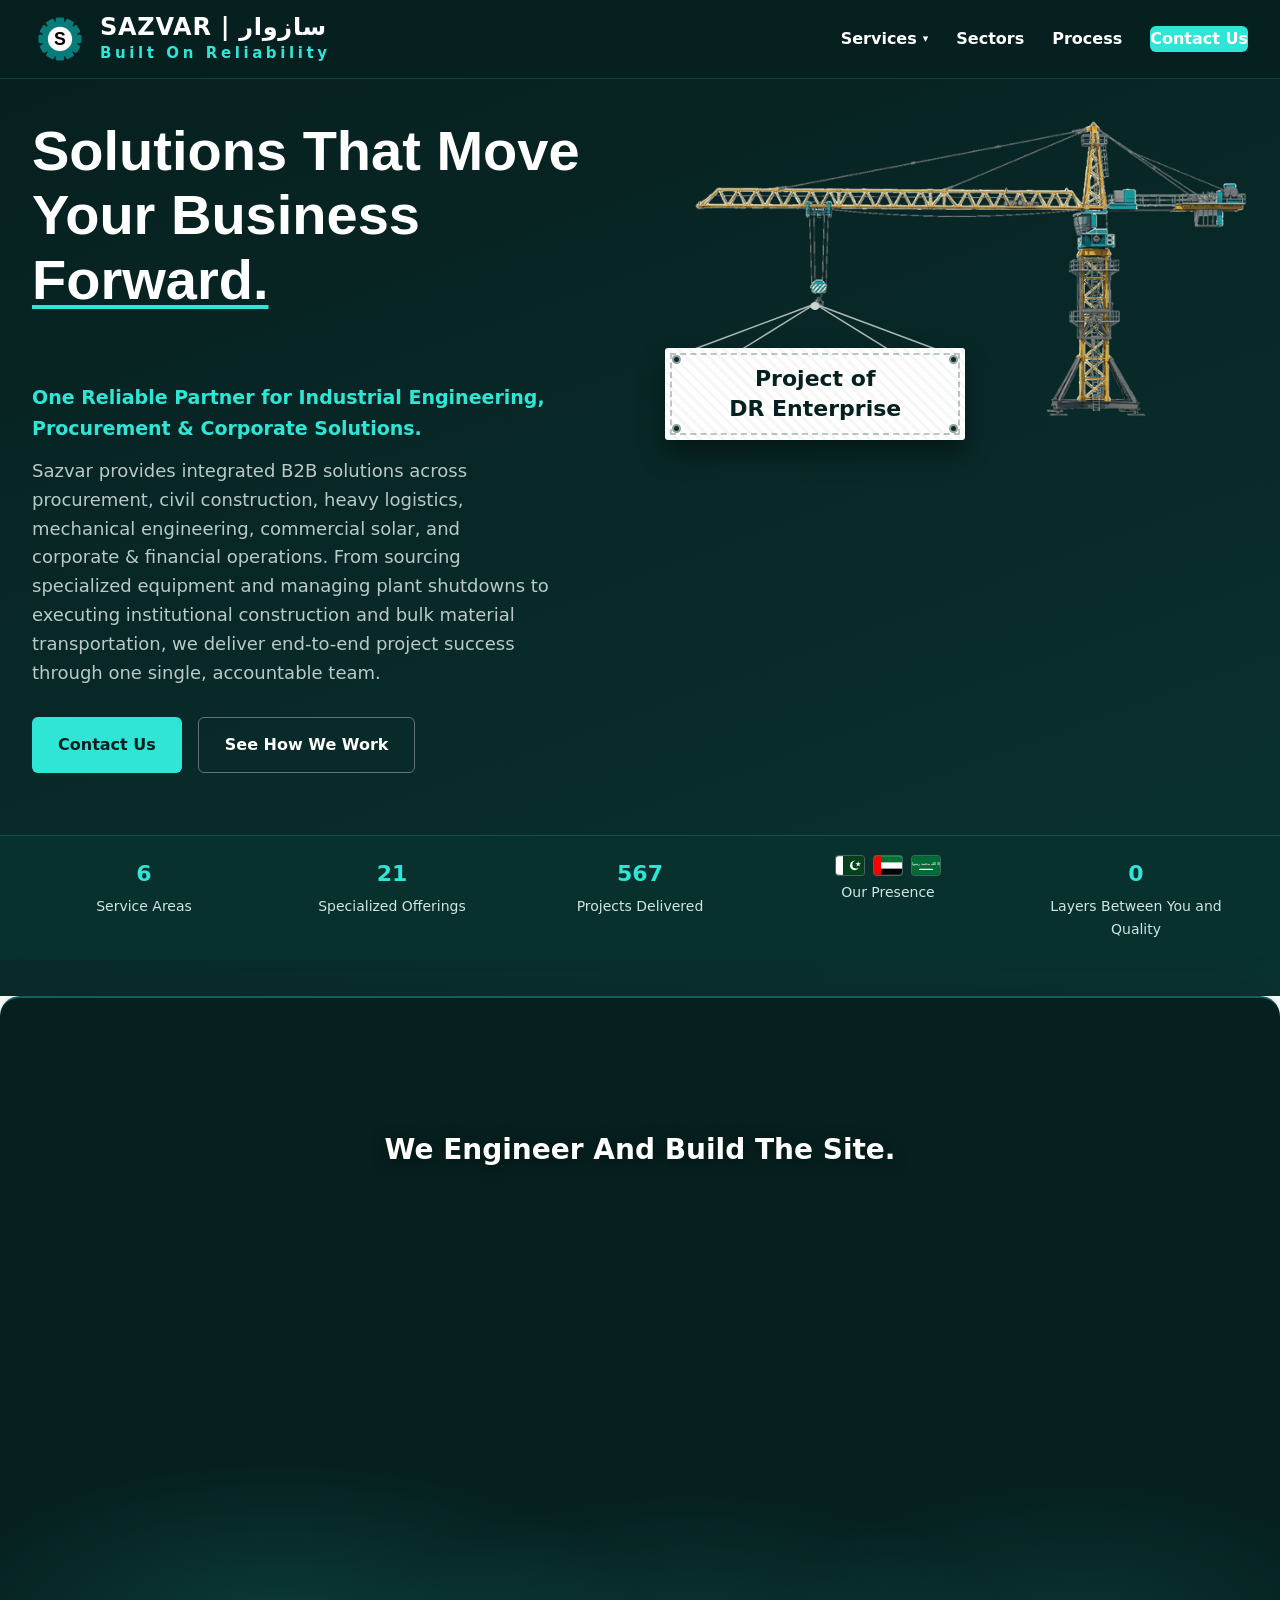
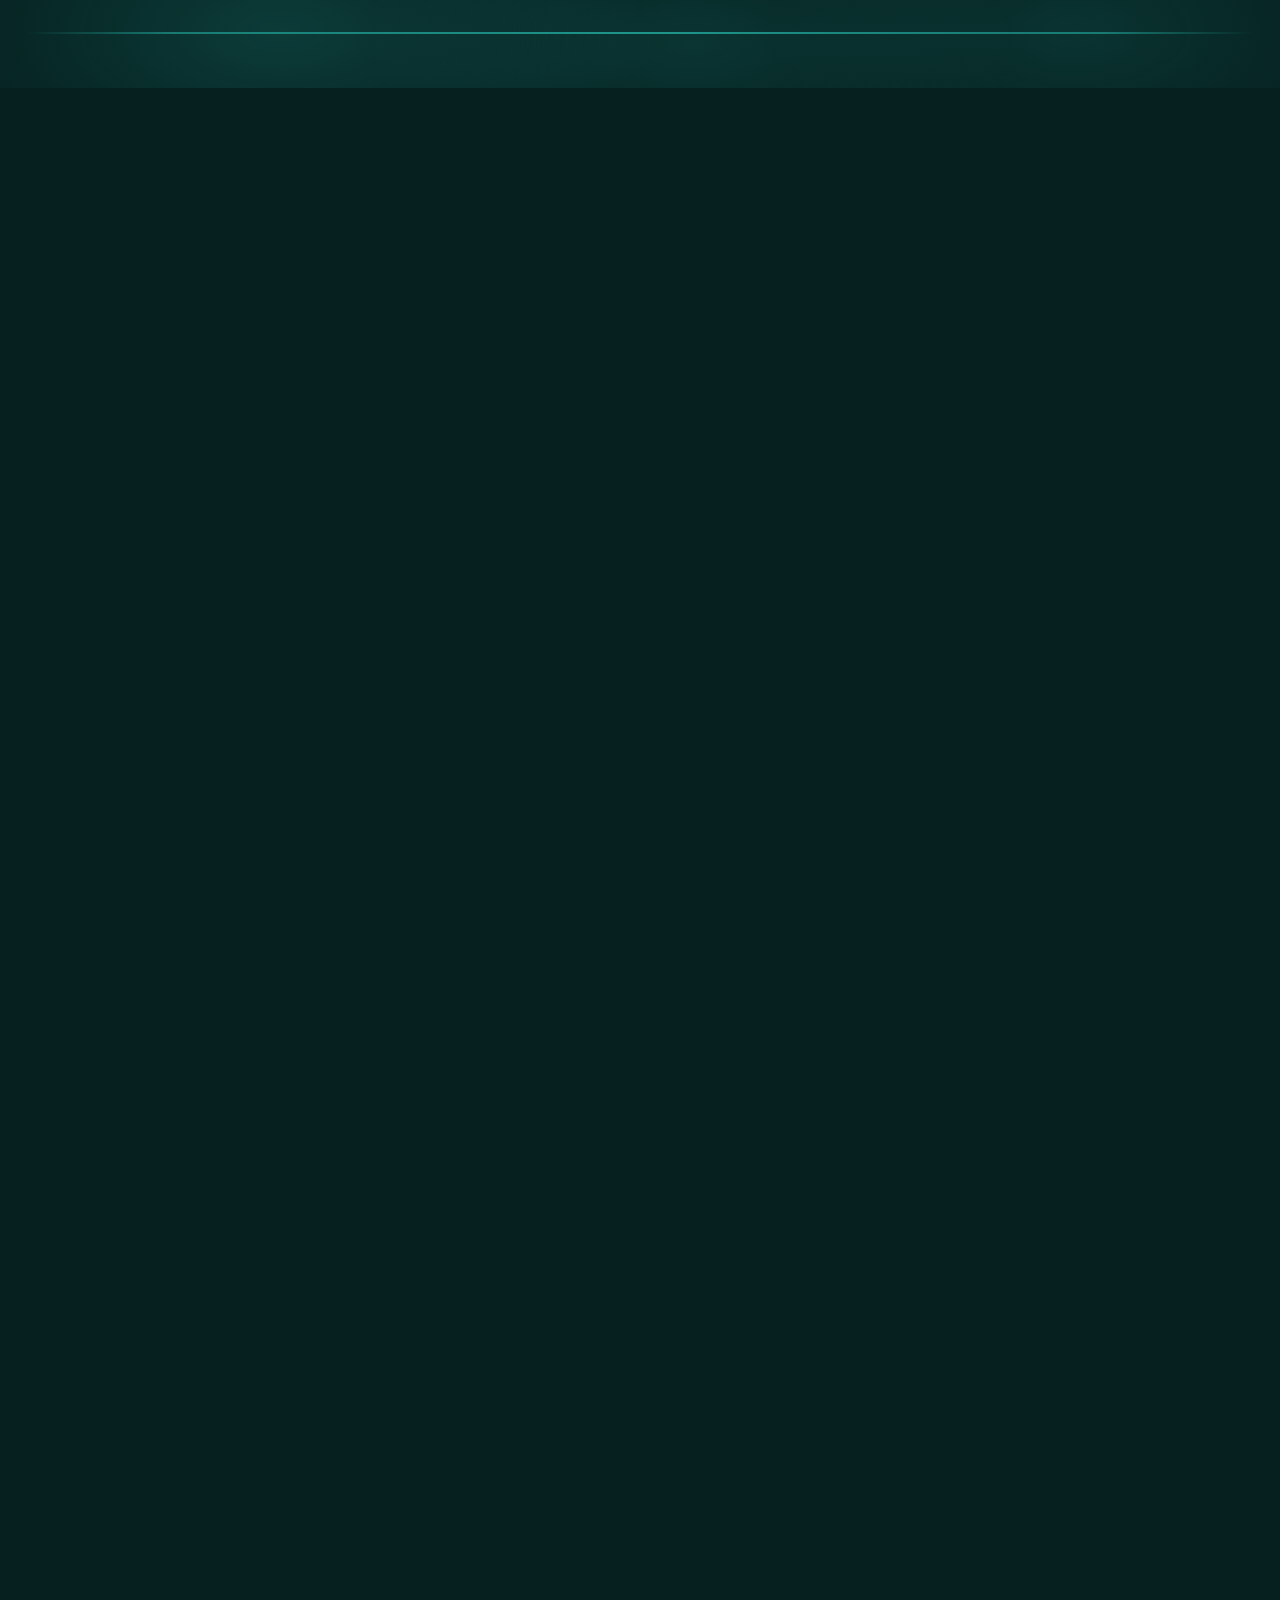
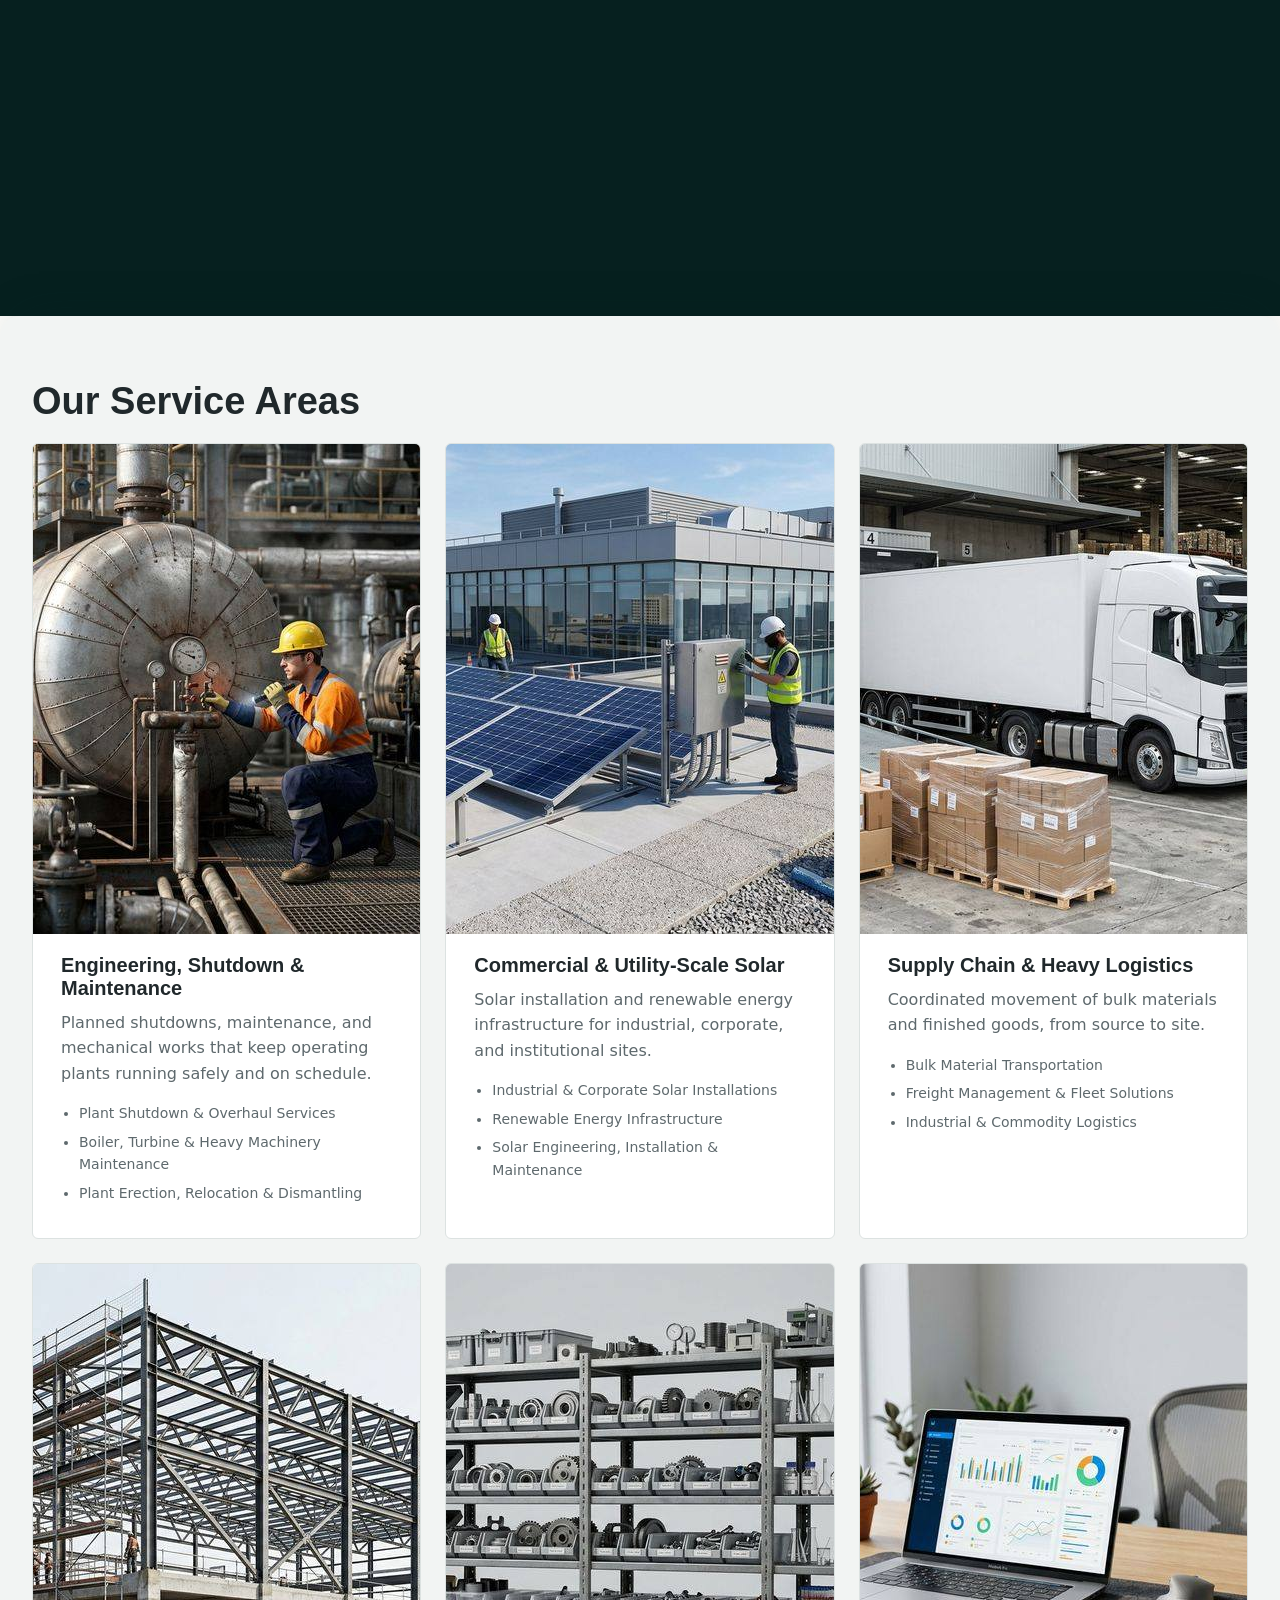
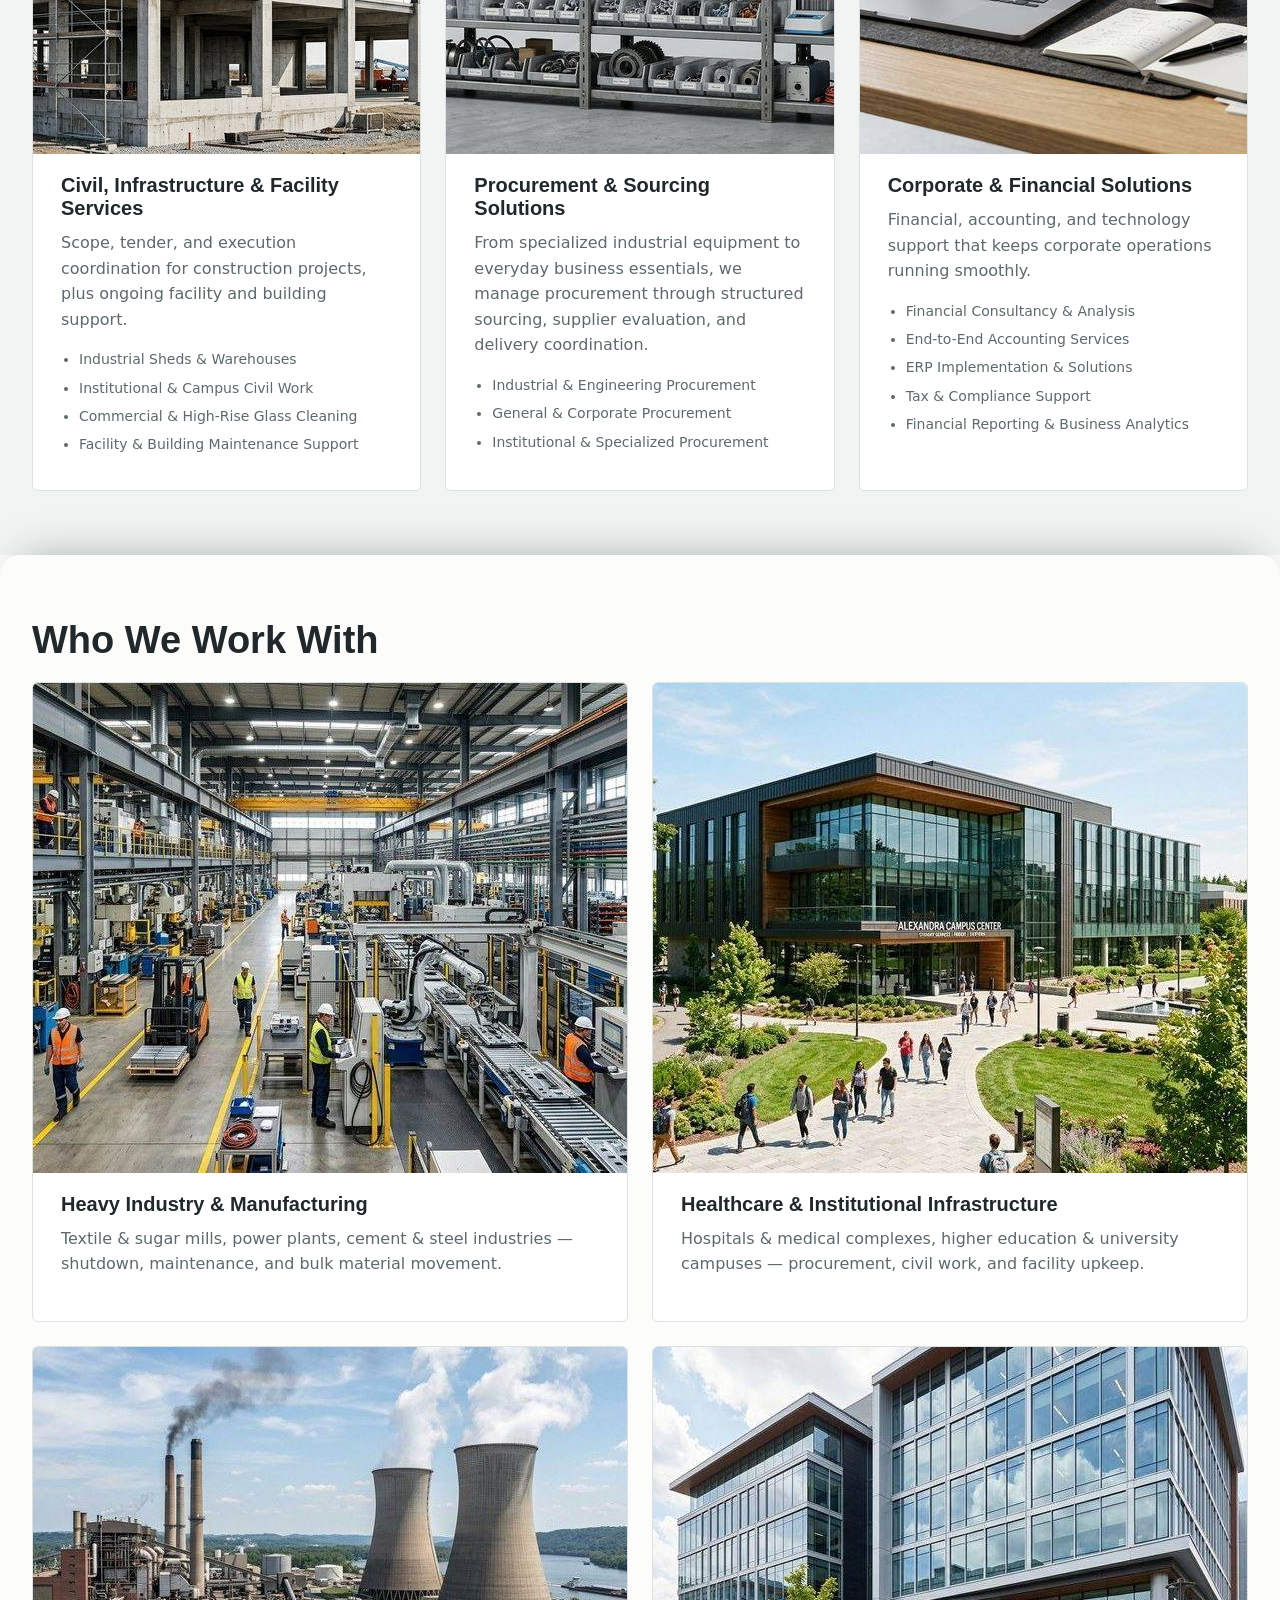
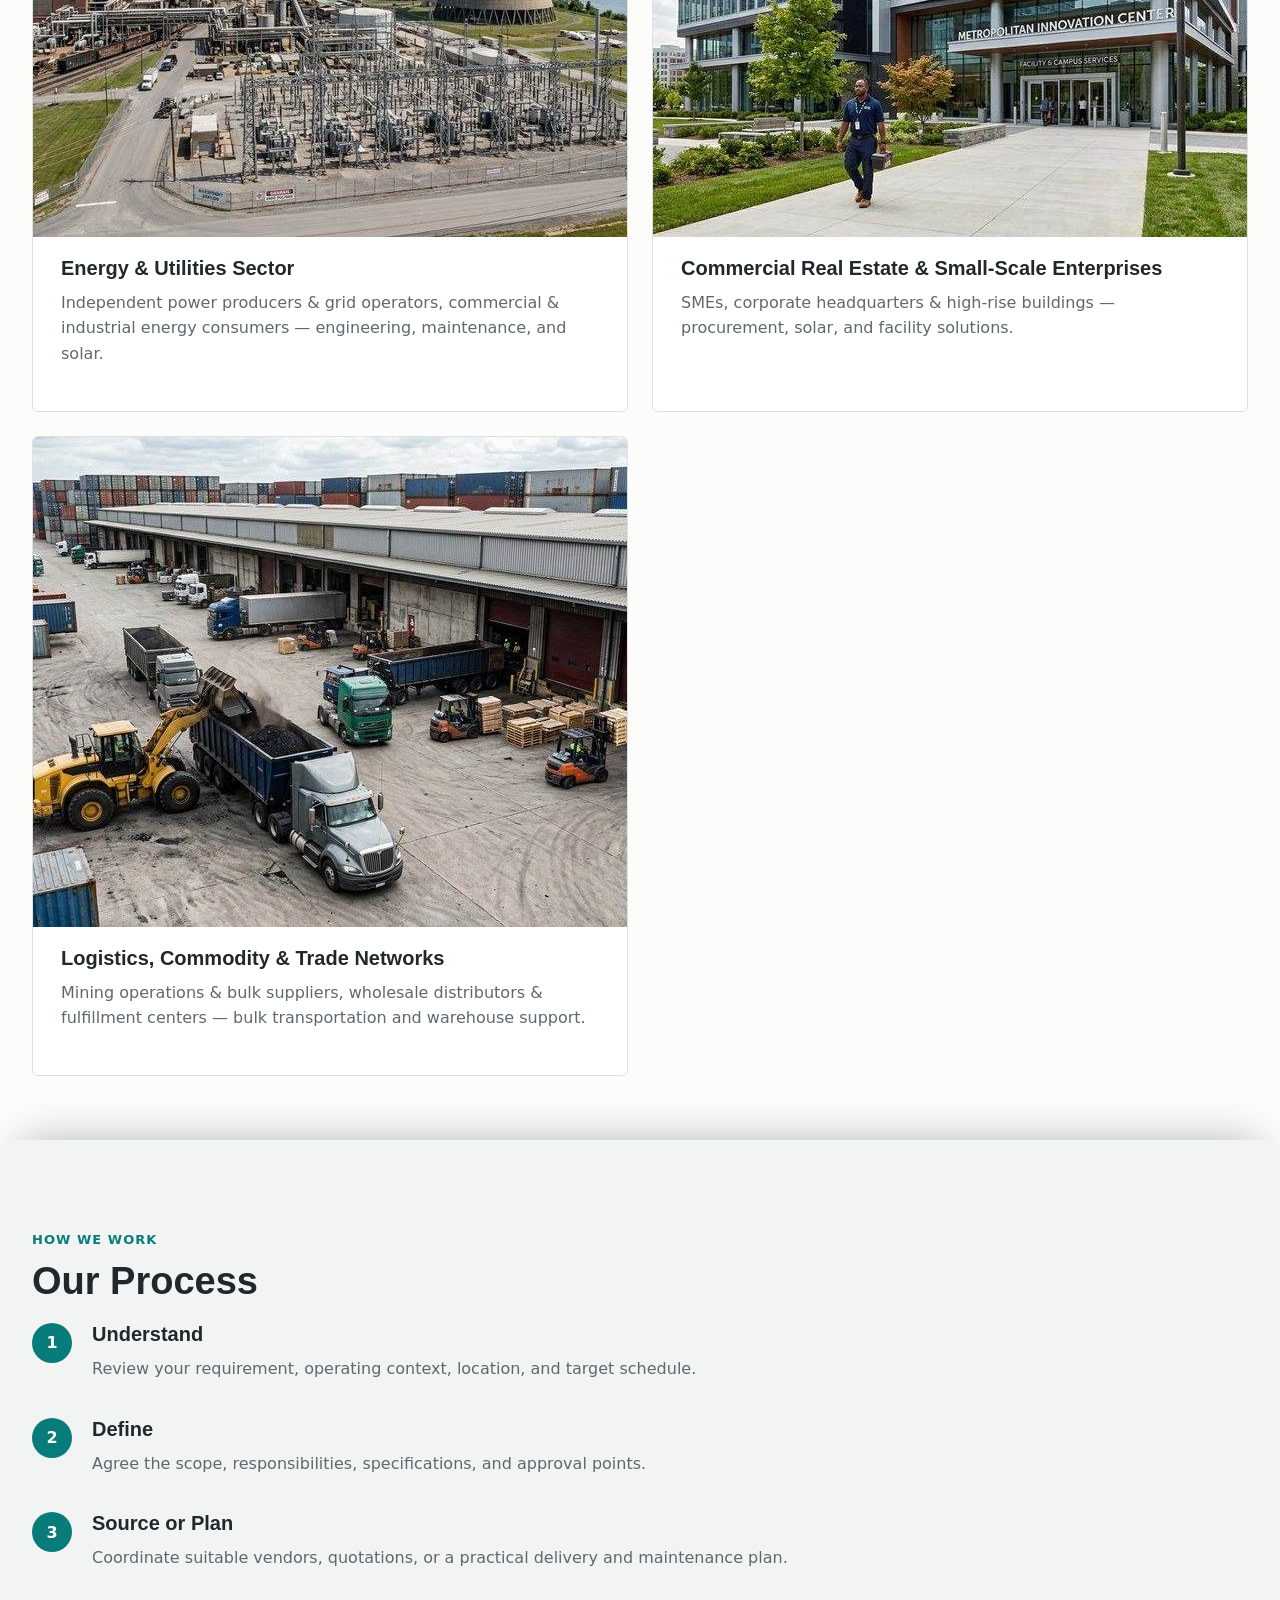
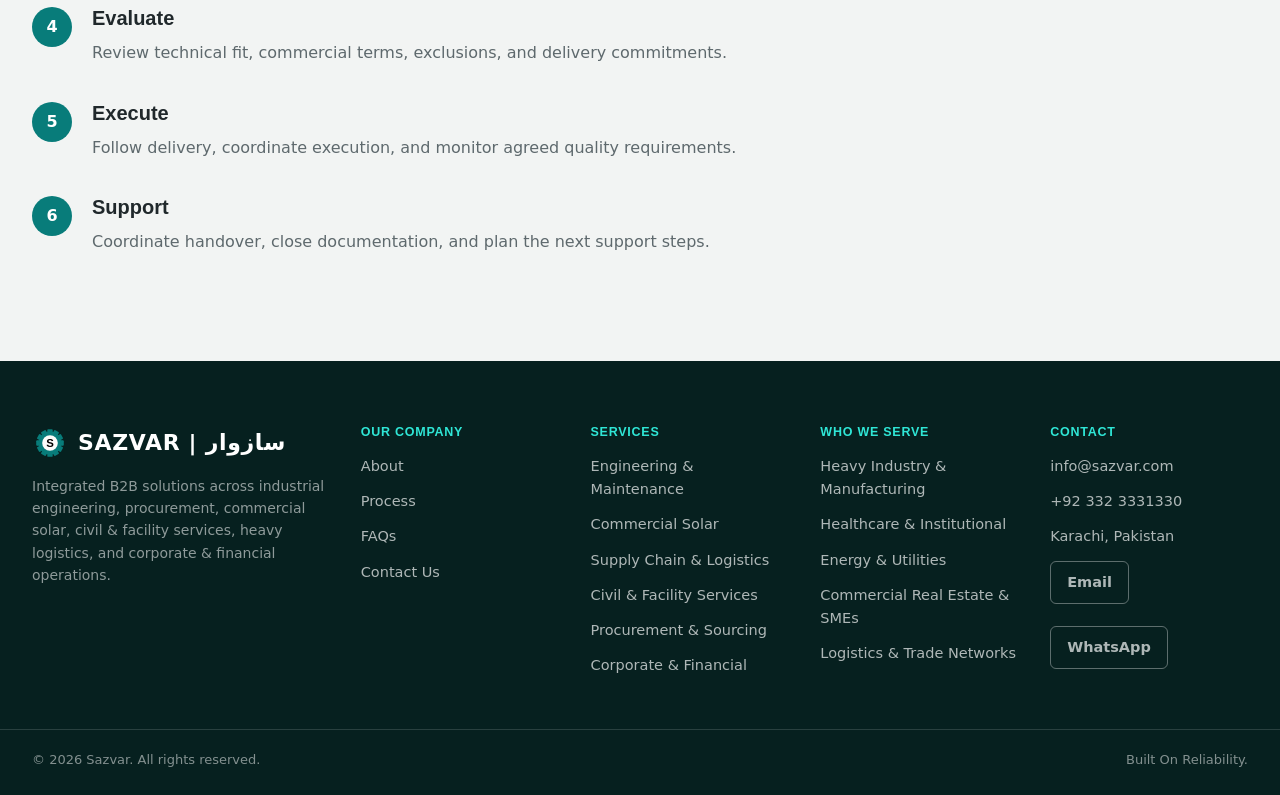
==== commit b6f21340: "Fix desktop story layout collapsing to zero width" ====
--- a/index.html
+++ b/index.html
@@ -6,7 +6,7 @@
 <title>Sazvar | Industrial Engineering, Procurement &amp; Corporate Solutions</title>
 <meta name="description" content="Sazvar delivers integrated B2B solutions across engineering &amp; plant maintenance, commercial solar, heavy logistics, civil &amp; facility services, procurement, and corporate &amp; financial solutions — through one accountable team. Pakistan-based, growing toward the GCC." />
 <link rel="icon" href="assets/img/sazvar-mark.svg" type="image/svg+xml" />
-<link rel="stylesheet" href="assets/css/style.min.css?v=10" />
+<link rel="stylesheet" href="assets/css/style.min.css?v=11" />
 </head>
 <body class="homepage">
 
--- a/assets/css/style.min.css
+++ b/assets/css/style.min.css
@@ -1 +1 @@
-:root{--bg:#fcfcfa;--surface:#f2f4f3;--white:#fff;--teal:#087c7a;--teal-deep:#055e5d;--ink:#20282b;--muted:#5e696d;--border:#dce2e1;--radius:6px;--max-width:1440px}*{box-sizing:border-box}html{scroll-behavior:smooth}body{margin:0;background:var(--bg);color:var(--ink);font-family:"Segoe UI",system-ui,-apple-system,Roboto,Arial,sans-serif;font-size:16px;line-height:1.6}h1,h2,h3,h4{font-family:"Segoe UI Semibold","Segoe UI",Arial,sans-serif;font-weight:700;line-height:1.15;margin:0 0 .5em;color:var(--ink)}h1{font-size:clamp(36px, 4.5vw, 58px)}h2{font-size:clamp(28px, 3vw, 38px)}h3{font-size:20px}p{margin:0 0 16px;color:var(--muted)}a{color:var(--teal);text-decoration:none}img,svg{max-width:100%;display:block}.container{max-width:var(--max-width);margin:0 auto;padding:0 32px}.section{padding:64px 0}.section-alt{background:var(--surface)}.eyebrow{text-transform:uppercase;letter-spacing:.08em;font-size:13px;font-weight:700;color:var(--teal);margin-bottom:10px;display:block}.btn{display:inline-flex;align-items:center;gap:8px;padding:14px 26px;border-radius:var(--radius);font-weight:700;background:var(--teal);color:#fff;border:none;cursor:pointer;text-decoration:none}.btn:hover{background:var(--teal-deep)}.btn-outline{background:0 0;color:var(--teal);border:1.5px solid var(--teal)}.btn-outline:hover{background:var(--teal);color:#fff}.site-header{position:sticky;top:0;z-index:50;background:var(--bg);border-bottom:1px solid var(--border)}.header-inner{display:flex;align-items:center;justify-content:space-between;height:78px}.logo{display:flex;align-items:center;gap:12px}.logo img{width:56px;height:56px}.logo-word{font-weight:800;font-size:24px;letter-spacing:.03em;line-height:1.1;display:block;color:var(--ink)}.logo-slogan{font-size:11px;color:var(--teal);font-weight:600;line-height:1.3;margin-top:2px;display:block}.menu-toggle{display:inline-flex;align-items:center;gap:8px;background:0 0;border:1px solid var(--border);border-radius:var(--radius);padding:10px 16px;font-weight:600;cursor:pointer;color:var(--ink)}.primary-nav{display:none;position:absolute;top:78px;left:0;right:0;background:var(--bg);border-bottom:1px solid var(--border);flex-direction:column;padding:8px 24px 20px}.primary-nav.is-open{display:flex}.primary-nav a{color:var(--ink);font-weight:600;padding:12px 0;border-bottom:1px solid var(--border)}.primary-nav a:last-of-type{border-bottom:none}.primary-nav .btn{margin-top:12px;justify-content:center}@media (min-width:860px){.menu-toggle{display:none}.primary-nav{display:flex!important;position:static;flex-direction:row;align-items:center;border:none;padding:0;gap:28px;background:0 0}.primary-nav a{border-bottom:none;padding:0}.primary-nav .btn{margin-top:0}}.nav-dropdown{position:relative;border-bottom:1px solid var(--border)}.nav-dropdown-toggle{display:inline-flex;align-items:center;gap:6px;width:100%;background:0 0;border:none;font:inherit;font-weight:600;color:var(--ink);padding:12px 0;cursor:pointer;text-align:left}.site-header.header-dark .nav-dropdown-toggle{color:#fff}.nav-dropdown .caret{font-size:11px;transition:transform .2s ease}.nav-dropdown.is-open .caret{transform:rotate(180deg)}.services-dropdown{display:none;padding:0 0 12px 12px}.nav-dropdown.is-open .services-dropdown{display:block}.services-col{display:block;padding:8px 0}.services-col-thumb{display:none}.services-col h4{margin:0 0 4px;font-size:14px;color:var(--ink);font-weight:700}.services-col ul{margin:0;padding-left:16px;font-size:12.5px;color:var(--muted)}.services-col li{margin-bottom:2px}.site-header.header-dark .services-col h4{color:#fff}.site-header.header-dark .services-col ul{color:rgba(255,255,255,.65)}@media (min-width:860px){.nav-dropdown{border-bottom:none}.nav-dropdown-toggle{width:auto;padding:0}.services-dropdown{position:absolute;top:calc(100% + 22px);left:0;background:#fff;border:1px solid var(--border);border-radius:10px;box-shadow:0 20px 44px rgba(6,20,19,.16);padding:22px;grid-template-columns:repeat(3,minmax(150px,1fr));max-width:620px;gap:20px 24px;z-index:60}.nav-dropdown.is-open .services-dropdown{display:grid}.services-col-thumb{display:block;width:100%;aspect-ratio:240/130;object-fit:cover;border-radius:6px;margin-bottom:10px}.services-col:hover h4{color:var(--teal)}.site-header.header-dark .services-col h4{color:var(--ink)}.site-header.header-dark .services-col ul{color:var(--muted)}.site-header.header-dark .services-col:hover h4{color:var(--teal)}}.hero-grid{display:grid;gap:40px;padding:56px 0 40px}.hero-slogan{color:var(--teal);font-weight:700;font-size:20px}.hero-footnote{display:flex;align-items:center;gap:8px;font-size:14px;color:var(--muted);margin-top:20px}.status-dot{width:8px;height:8px;border-radius:50%;background:var(--teal);display:inline-block}.button-row{display:flex;flex-wrap:wrap;gap:16px;margin:24px 0}@media (min-width:900px){.hero-grid{grid-template-columns:1.1fr 0.9fr;align-items:center}}.value-strip{border-top:1px solid var(--border);border-bottom:1px solid var(--border);padding:32px 0}.value-grid{display:grid;gap:24px;grid-template-columns:repeat(2,1fr);text-align:center}.value-grid span{color:var(--teal);font-weight:800;font-size:22px;display:block}.value-grid p{margin:4px 0 0;font-size:14px;color:var(--ink)}@media (min-width:720px){.value-grid{grid-template-columns:repeat(5,1fr)}}.hero-stats-strip{max-width:var(--max-width);margin:28px auto 0;padding:20px 32px}.presence-flags{display:flex;justify-content:center;gap:10px;line-height:1;margin-bottom:6px}.presence-flags .flag-chip{display:inline-block;width:28px;height:19px;border-radius:3px;box-shadow:0 0 0 1px rgba(255,255,255,.25);opacity:0;transform:translateY(-22px) scale(.5) rotate(-8deg);transition:transform .7s cubic-bezier(.34, 1.56, .64, 1),opacity .45s ease}.presence-flags .flag-chip:nth-child(2){transition-delay:0.15s}.presence-flags .flag-chip:nth-child(3){transition-delay:0.3s}.value-grid.in-view .presence-flags .flag-chip{opacity:1;transform:translateY(0) scale(1) rotate(0)}.grid{display:grid;gap:24px}@media (min-width:720px){.grid-2{grid-template-columns:repeat(2,1fr)}.grid-3{grid-template-columns:repeat(3,1fr)}}.card{background:var(--white);border:1px solid var(--border);border-radius:var(--radius);padding:28px}.card.has-image{padding:0 0 28px;overflow:hidden}.card-img{display:block;width:100%;aspect-ratio:900/490;object-fit:cover;margin-bottom:20px}.card.has-image h3,.card.has-image p,.card.has-image ul{margin-left:28px;margin-right:28px}.card h3{margin-bottom:10px}.card ul{margin:12px 0 0;padding-left:18px;color:var(--muted);font-size:14px}.card ul li{margin-bottom:6px}.card .text-link{display:inline-block;margin-top:14px;font-weight:700}.process-list{counter-reset:step;display:grid;gap:20px}.process-item{display:flex;gap:20px;align-items:flex-start}.process-number{flex:none;width:40px;height:40px;border-radius:50%;background:var(--teal);color:#fff;display:flex;align-items:center;justify-content:center;font-weight:800}.process-output{font-size:13px;color:var(--teal);font-weight:700;margin-top:6px}.faq-item{border-bottom:1px solid var(--border);padding:18px 0}.faq-item summary{cursor:pointer;font-weight:700;color:var(--ink);list-style:none}.faq-item summary::-webkit-details-marker{display:none}.faq-item summary::after{content:"+";float:right;color:var(--teal);font-size:20px}.faq-item[open] summary::after{content:"\2212"}.faq-item p{margin-top:12px}.form-field{display:grid;gap:6px;margin-bottom:18px}.form-field label{font-weight:600;font-size:14px}.form-field input,.form-field select,.form-field textarea{padding:12px 14px;border:1px solid var(--border);border-radius:var(--radius);font-size:15px;font-family:inherit}.form-note{font-size:13px;color:var(--muted);margin-top:12px}.site-footer{background:var(--hero-dark-1);color:rgba(255,255,255,.68);padding:64px 0 24px}.footer-grid{display:grid;grid-template-columns:1.5fr repeat(4,1fr);gap:32px}.footer-col h4{color:var(--accent);text-transform:uppercase;letter-spacing:.06em;font-size:12.5px;font-weight:700;margin-bottom:16px}.footer-col .footer-text,.footer-col a{display:block;color:rgba(255,255,255,.68);margin-bottom:12px;font-size:14.5px}.footer-col a:hover{color:var(--accent)}.footer-logo-row{display:flex;align-items:center;gap:10px;margin-bottom:14px}.footer-brand .logo-word{color:#fff;font-weight:800;font-size:22px;display:block}.footer-brand p{color:rgba(255,255,255,.55);font-size:14px;max-width:300px;margin:0}.footer-contact-buttons{display:flex;flex-wrap:wrap;gap:10px;margin-top:6px}.btn-sm{padding:9px 16px;font-size:13px}.footer-bottom{margin-top:40px;padding-top:20px;border-top:1px solid rgba(255,255,255,.14);font-size:13px;color:rgba(255,255,255,.5);display:flex;flex-wrap:wrap;gap:12px;justify-content:space-between}@media (max-width:860px){.footer-grid{grid-template-columns:repeat(2,1fr)}.footer-brand{grid-column:1/-1}}@media (max-width:479px){.footer-grid{grid-template-columns:1fr}}:root{--hero-dark-1:#06201f;--hero-dark-2:#0a3230;--accent:#2fe6d6;--accent-deep:#14b8a9}.logo-text-container{display:flex;flex-direction:column;align-items:flex-start}.company-name{display:block;margin:0;padding:0;white-space:nowrap}.tagline{display:block;margin-top:4px;white-space:nowrap}.site-header.header-dark{background:var(--hero-dark-1);border-bottom-color:rgba(47,230,214,.18)}.site-header.header-dark .company-name{color:#fff}.site-header.header-dark .logo-slogan{color:var(--accent);font-size:15px}.site-header.header-dark .menu-toggle{color:#fff;border-color:rgba(255,255,255,.3)}.site-header.header-dark .primary-nav a{color:#fff}.site-header.header-dark .primary-nav{background:var(--hero-dark-1);border-bottom:1px solid rgba(47,230,214,.18)}@media (min-width:860px){.site-header.header-dark .primary-nav{background:0 0;border-bottom:none}}.btn-accent{background:var(--accent);color:#06201f;font-weight:800}.btn-accent:hover{background:var(--accent-deep)}.btn-ghost{background:0 0;color:#fff;border:1.5px solid rgba(255,255,255,.35)}.btn-ghost:hover{border-color:#fff}.hero-stack-wrap{position:relative;background:var(--hero-dark-1)}.hero-dark{background:linear-gradient(160deg,var(--hero-dark-1) 0,var(--hero-dark-2) 100%);padding:40px 0 36px;overflow:hidden}@media (min-width:860px){.hero-dark{position:sticky;top:79px;z-index:1}}.hero-dark .container{display:grid;gap:48px;transition:filter 1s ease,transform 1s ease,opacity 1s ease}@media (min-width:960px){.hero-dark .container{grid-template-columns:1.05fr 0.95fr;grid-template-areas:"top visual" "bottom visual";align-items:start}.hero-copy-top{grid-area:top}.hero-copy-bottom{grid-area:bottom}.hero-crane-visual{grid-area:visual}}#hero-stack-wrap.stack-covering .hero-dark .container,#hero-stack-wrap.stack-covering .hero-dark .hero-stats-strip{filter:brightness(.5) saturate(.75);transform:scale(.96);opacity:.75}.badge-pill{display:inline-flex;align-items:center;gap:8px;background:rgba(47,230,214,.12);border:1px solid rgba(47,230,214,.35);color:var(--accent);font-weight:700;font-size:13px;letter-spacing:.03em;text-transform:uppercase;padding:8px 16px;border-radius:999px;margin-bottom:22px}.badge-pill::before{content:"";width:7px;height:7px;border-radius:50%;background:var(--accent);display:inline-block}.hero-dark h1{color:#fff;font-size:clamp(34px, 4.6vw, 56px);margin-bottom:22px}.hero-dark h1 .accent-underline{text-decoration:underline;text-decoration-color:var(--accent);text-decoration-thickness:4px;text-underline-offset:6px}.hero-dark .hero-slogan{color:var(--accent);font-size:19px;margin-bottom:14px}.hero-dark p.lead{color:#b9cac8;font-size:18px;max-width:520px;margin-bottom:30px}.hero-dark .button-row{margin:0 0 34px}.hero-dark .hero-footnote{color:#8fa6a3}@media (max-width:859px){.hero-dark{padding:22px 0 24px}.hero-dark .container{gap:14px}.hero-dark h1{margin-bottom:4px}.hero-dark .hero-slogan{margin-bottom:10px}.hero-dark p.lead{margin-bottom:0;margin-top:18px}.hero-dark .button-row{margin:0 0 6px}.hero-copy-bottom{display:flex;flex-direction:column}.hero-copy-bottom .hero-slogan{order:1}.hero-copy-bottom .button-row{order:2}.hero-copy-bottom p.lead{order:3}}@media (max-width:420px){.hero-dark .button-row{flex-wrap:nowrap;gap:8px}.hero-dark .button-row .btn{flex:1 1 0;padding:12px 10px;font-size:13.5px;white-space:nowrap;justify-content:center}}.hero-dark .status-dot{background:var(--accent)}.hero-crane-visual{position:relative;transform:translateX(35%);opacity:0;transition:transform 1.2s cubic-bezier(.2, .7, .2, 1),opacity .9s ease-out}.hero-crane-visual.in-view{transform:translateX(0);opacity:1}.hero-crane-visual .crane-img{width:100%;height:auto;display:block}.hero-signboard-visual{display:none}@media (max-width:859px){.hero-crane-visual{display:none}.hero-signboard-visual{display:block;width:min(190px,50vw);margin:2px auto 4px}.hero-signboard-visual img{width:100%;height:auto;display:block;animation:signboardInstall 1.1s cubic-bezier(.2,.8,.2,1) .3s both}}@keyframes signboardInstall{0%{transform:translateY(-170px) rotate(-3deg);opacity:0}60%{transform:translateY(6px) rotate(1deg);opacity:1}80%{transform:translateY(-4px) rotate(-.5deg)}100%{transform:translateY(0) rotate(0);opacity:1}}@media (prefers-reduced-motion:reduce){.hero-signboard-visual img{animation:none}}.stats-dark{background:#08302d;border-top:1px solid rgba(47,230,214,.18);border-bottom:none}.stats-dark .value-grid span{color:var(--accent)}.stats-dark .value-grid p{margin:4px 0 0;font-size:14px;color:#cfe6e3}.site-band{background:var(--hero-dark-1);border-top:2px solid rgba(47,230,214,.32);border-radius:28px 28px 0 0;box-shadow:0 -55px 80px -24px rgba(0,0,0,.6);position:relative;z-index:2}.site-band{min-height:280vh}.site-stage-sticky{overflow:hidden}@media (min-width:860px){.site-stage-sticky{position:sticky;top:79px}}.site-stage{position:relative;height:300px;padding:40px 0 70px;background:radial-gradient(ellipse 46% 50% at 22% 90%,rgba(47,230,214,.14),transparent 62%),radial-gradient(ellipse 42% 46% at 54% 92%,rgba(47,230,214,.11),transparent 60%),radial-gradient(ellipse 40% 46% at 84% 90%,rgba(47,230,214,.1),transparent 60%)}@media (min-width:960px){.site-stage{height:480px}}@media (max-width:959px){.site-stage{width:100%;height:min(62vh,440px);padding:0}}.site-stage::after{content:"";position:absolute;left:2%;right:2%;bottom:54px;height:2px;background:linear-gradient(90deg,transparent 0,rgba(47,230,214,.4) 12%,rgba(47,230,214,.55) 50%,rgba(47,230,214,.4) 88%,transparent 100%)}.site-headline-stack{position:absolute;top:4px;left:4%;right:4%;text-align:center;z-index:4}.site-headline{position:absolute;top:0;left:0;right:0;margin:0;color:#fff;font-weight:800;font-size:clamp(19px, 3vw, 28px);line-height:1.3;text-shadow:0 2px 14px rgba(0,0,0,.5);opacity:0;transform:translateY(10px);transition:opacity .6s ease,transform .6s ease}.site-stage.stage-1 .site-headline.h1,.site-stage.stage-2 .site-headline.h2,.site-stage.stage-3 .site-headline.h3,.site-stage.stage-4 .site-headline.h4,.site-stage.stage-5 .site-headline.h4{opacity:1;transform:translateY(0)}.plant-rig{position:absolute;left:0;bottom:6%;width:38%;aspect-ratio:900/659;z-index:2;opacity:var(--plant-progress, 1);transform:translateY(calc((1 - var(--plant-progress,1)) * -45px))}@media (min-width:960px){.plant-rig{left:3%;bottom:40px;width:480px;max-width:36vw}}.plant-rig img{width:100%;height:auto;display:block}.truck-rig{position:absolute;bottom:9%;left:42%;width:22%;aspect-ratio:1232/516;z-index:3;opacity:calc(var(--truck-in-progress, 1) * (1 - var(--truck-out-progress, 0)));transform:translateX(calc((1 - var(--truck-in-progress,1)) * 160% + var(--truck-out-progress,0) * -160%))}@media (min-width:960px){.truck-rig{bottom:46px;left:46%;width:260px;max-width:21vw}}.truck-rig img{width:100%;height:auto;display:block}.office-rig{position:absolute;bottom:6%;right:0;width:30%;aspect-ratio:1005/694;z-index:2;opacity:calc(var(--office-progress, 1) * (1 - var(--office-out-progress, 0)));transform:translateY(calc((1 - var(--office-progress,1)) * 45px))}@media (min-width:960px){.office-rig{bottom:40px;right:4%;width:210px;max-width:18vw}}.office-rig img{width:100%;height:auto;display:block}.office-rig .site-sign-img{position:absolute;left:-13%;bottom:0;width:26%;height:auto;z-index:1}@media (min-width:960px){.office-rig .site-sign-img{left:-32px;width:60px}}.handshake-rig{position:absolute;left:50%;bottom:6%;width:16%;aspect-ratio:464/680;z-index:3;opacity:var(--handshake-progress, 1);transform:translate(-50%,calc((1 - var(--handshake-progress,1)) * 30px))}@media (min-width:960px){.handshake-rig{bottom:40px;width:130px;max-width:11vw}}.handshake-rig img{width:100%;height:auto;display:block}.chat-bubble{position:absolute;top:-6%;width:130px;padding:7px 10px;background:#fff;color:#0b2726;font-weight:700;font-size:12px;line-height:1.3;text-align:center;border-radius:10px;box-shadow:0 10px 20px rgba(0,0,0,.4);opacity:var(--handshake-progress, 1);transition:opacity .3s ease}.chat-bubble::after{content:"";position:absolute;bottom:-6px;width:0;height:0;border-left:6px solid transparent;border-right:6px solid transparent;border-top:6px solid #fff}.chat-engineer{right:100%;margin-right:10px}.chat-engineer::after{right:14px}.chat-owner{left:100%;margin-left:10px}.chat-owner::after{left:14px}@media (max-width:959px){.chat-bubble{width:108px;font-size:10.5px;padding:6px 8px}}.hook-banner{position:absolute;left:22%;top:62%;width:260px;margin-left:-130px;transform-origin:50% 4px;animation:bannerSwing 3.6s ease-in-out infinite}@keyframes bannerSwing{0%,100%{transform:rotate(-4deg)}50%{transform:rotate(4deg)}}.sling-lines{display:block;width:100%;height:50px;overflow:visible}.sling-lines line{stroke:#a9b8b6;stroke-width:1.5;stroke-linecap:round}.sling-lines circle{fill:#c9d5d3}.banner-flag{position:relative;margin-top:-6px;background:#fff;background-image:repeating-linear-gradient(45deg,rgba(6,32,31,.04) 0 3px,transparent 3px 8px);outline:2px dashed rgba(6,32,31,.25);outline-offset:-7px;color:var(--hero-dark-1);font-weight:800;font-size:18px;line-height:1.35;text-align:center;padding:14px 16px;border-radius:3px;box-shadow:0 14px 26px rgba(0,0,0,.4)}.grommet{position:absolute;width:9px;height:9px;border-radius:50%;background:#0c2c2a;border:2px solid rgba(255,255,255,.55)}.grommet.tl{top:7px;left:7px}.grommet.tr{top:7px;right:7px}.grommet.bl{bottom:7px;left:7px}.grommet.br{bottom:7px;right:7px}@media (min-width:720px){.hook-banner{width:300px;margin-left:-150px}.banner-flag{font-size:22px;padding:16px 18px}}.leadership-grid{display:flex;flex-wrap:wrap;justify-content:center;gap:32px;margin-top:8px}.leadership-card{width:260px;text-align:center}.leadership-photo{width:100%;aspect-ratio:1/1;object-fit:cover;border-radius:var(--radius);border:1px solid var(--border);margin-bottom:18px}.leadership-card h3{margin-bottom:4px}.leadership-title{color:var(--teal);font-weight:700;font-size:15px;margin-bottom:6px}.leadership-meta{color:var(--muted);font-size:14px;margin-bottom:0}.homepage{--stack-header:79px}.homepage main{position:relative;isolation:isolate}.homepage main>.section{background:var(--bg)}.homepage main>.section-alt{background:var(--surface)}.homepage .hero-dark,.homepage .site-stage-sticky{position:relative;top:auto}.homepage .hero-crane-visual,.homepage .presence-flags .flag-chip{opacity:1;transform:none}.homepage .site-band{border-radius:0;box-shadow:none}.homepage .site-footer{position:relative;z-index:1}.homepage :is(section,[id]){scroll-margin-top:calc(var(--stack-header) + 16px)}.homepage :focus-visible{outline:3px solid var(--teal);outline-offset:5px}.homepage .header-dark :focus-visible{outline-color:var(--accent)}.homepage .site-stage-sticky{position:sticky;top:var(--stack-header,79px);height:calc(100svh - var(--stack-header,79px));display:flex;align-items:center}@media (min-width:960px) and (min-height:600px) and (prefers-reduced-motion:no-preference){.stack-enabled .stack-panel{position:sticky;top:var(--stack-top,var(--stack-header));z-index:var(--layer);min-height:calc(100svh - var(--stack-header));border-radius:20px 20px 0 0;box-shadow:0 -18px 42px -24px rgba(6,32,31,.38);isolation:isolate}.stack-enabled .stack-panel:first-child{border-radius:0;box-shadow:none}.stack-enabled .stack-panel::after{content:"";position:absolute;inset:0;border-radius:inherit;background:#06201f;opacity:var(--stack-shade, 0);pointer-events:none;z-index:10}.stack-enabled main>.section{display:flex;flex-direction:column;justify-content:center}.stack-enabled main>.section>.container{width:100%}.stack-enabled .hero-dark{min-height:calc(100svh - var(--stack-header))}.stack-enabled .site-band{background:var(--hero-dark-1);min-height:280vh}.stack-enabled .site-stage-sticky{width:100%}.stack-enabled .site-stage{height:min(560px,calc(100svh - var(--stack-header) - 48px))}.stack-enabled.stack-measuring .stack-panel{position:relative;top:auto}}@media (max-width:959px){.homepage .primary-nav{max-height:calc(100dvh - 79px);overflow-y:auto}.homepage .header-inner{gap:12px}.homepage .hook-banner{width:50%;margin-left:-25%}.homepage .banner-flag{font-size:clamp(12px, 3vw, 18px)}}@media (max-width:479px){.homepage .header-inner{padding-inline:16px}.homepage .logo{gap:8px}.homepage .logo img{width:40px;height:40px}.homepage .logo-word{font-size:19px}.homepage .header-dark .logo-slogan{font-size:11px}.homepage .menu-toggle{padding:10px}}@media (prefers-reduced-motion:reduce){html{scroll-behavior:auto}.homepage *,.homepage ::after,.homepage ::before{animation:none!important;transition:none!important}}@media print{.homepage .stack-panel{position:static;min-height:0;box-shadow:none}.homepage .stack-panel::after{display:none}}+:root{--bg:#fcfcfa;--surface:#f2f4f3;--white:#fff;--teal:#087c7a;--teal-deep:#055e5d;--ink:#20282b;--muted:#5e696d;--border:#dce2e1;--radius:6px;--max-width:1440px}*{box-sizing:border-box}html{scroll-behavior:smooth}body{margin:0;background:var(--bg);color:var(--ink);font-family:"Segoe UI",system-ui,-apple-system,Roboto,Arial,sans-serif;font-size:16px;line-height:1.6}h1,h2,h3,h4{font-family:"Segoe UI Semibold","Segoe UI",Arial,sans-serif;font-weight:700;line-height:1.15;margin:0 0 .5em;color:var(--ink)}h1{font-size:clamp(36px, 4.5vw, 58px)}h2{font-size:clamp(28px, 3vw, 38px)}h3{font-size:20px}p{margin:0 0 16px;color:var(--muted)}a{color:var(--teal);text-decoration:none}img,svg{max-width:100%;display:block}.container{max-width:var(--max-width);margin:0 auto;padding:0 32px}.section{padding:64px 0}.section-alt{background:var(--surface)}.eyebrow{text-transform:uppercase;letter-spacing:.08em;font-size:13px;font-weight:700;color:var(--teal);margin-bottom:10px;display:block}.btn{display:inline-flex;align-items:center;gap:8px;padding:14px 26px;border-radius:var(--radius);font-weight:700;background:var(--teal);color:#fff;border:none;cursor:pointer;text-decoration:none}.btn:hover{background:var(--teal-deep)}.btn-outline{background:0 0;color:var(--teal);border:1.5px solid var(--teal)}.btn-outline:hover{background:var(--teal);color:#fff}.site-header{position:sticky;top:0;z-index:50;background:var(--bg);border-bottom:1px solid var(--border)}.header-inner{display:flex;align-items:center;justify-content:space-between;height:78px}.logo{display:flex;align-items:center;gap:12px}.logo img{width:56px;height:56px}.logo-word{font-weight:800;font-size:24px;letter-spacing:.03em;line-height:1.1;display:block;color:var(--ink)}.logo-slogan{font-size:11px;color:var(--teal);font-weight:600;line-height:1.3;margin-top:2px;display:block}.menu-toggle{display:inline-flex;align-items:center;gap:8px;background:0 0;border:1px solid var(--border);border-radius:var(--radius);padding:10px 16px;font-weight:600;cursor:pointer;color:var(--ink)}.primary-nav{display:none;position:absolute;top:78px;left:0;right:0;background:var(--bg);border-bottom:1px solid var(--border);flex-direction:column;padding:8px 24px 20px}.primary-nav.is-open{display:flex}.primary-nav a{color:var(--ink);font-weight:600;padding:12px 0;border-bottom:1px solid var(--border)}.primary-nav a:last-of-type{border-bottom:none}.primary-nav .btn{margin-top:12px;justify-content:center}@media (min-width:860px){.menu-toggle{display:none}.primary-nav{display:flex!important;position:static;flex-direction:row;align-items:center;border:none;padding:0;gap:28px;background:0 0}.primary-nav a{border-bottom:none;padding:0}.primary-nav .btn{margin-top:0}}.nav-dropdown{position:relative;border-bottom:1px solid var(--border)}.nav-dropdown-toggle{display:inline-flex;align-items:center;gap:6px;width:100%;background:0 0;border:none;font:inherit;font-weight:600;color:var(--ink);padding:12px 0;cursor:pointer;text-align:left}.site-header.header-dark .nav-dropdown-toggle{color:#fff}.nav-dropdown .caret{font-size:11px;transition:transform .2s ease}.nav-dropdown.is-open .caret{transform:rotate(180deg)}.services-dropdown{display:none;padding:0 0 12px 12px}.nav-dropdown.is-open .services-dropdown{display:block}.services-col{display:block;padding:8px 0}.services-col-thumb{display:none}.services-col h4{margin:0 0 4px;font-size:14px;color:var(--ink);font-weight:700}.services-col ul{margin:0;padding-left:16px;font-size:12.5px;color:var(--muted)}.services-col li{margin-bottom:2px}.site-header.header-dark .services-col h4{color:#fff}.site-header.header-dark .services-col ul{color:rgba(255,255,255,.65)}@media (min-width:860px){.nav-dropdown{border-bottom:none}.nav-dropdown-toggle{width:auto;padding:0}.services-dropdown{position:absolute;top:calc(100% + 22px);left:0;background:#fff;border:1px solid var(--border);border-radius:10px;box-shadow:0 20px 44px rgba(6,20,19,.16);padding:22px;grid-template-columns:repeat(3,minmax(150px,1fr));max-width:620px;gap:20px 24px;z-index:60}.nav-dropdown.is-open .services-dropdown{display:grid}.services-col-thumb{display:block;width:100%;aspect-ratio:240/130;object-fit:cover;border-radius:6px;margin-bottom:10px}.services-col:hover h4{color:var(--teal)}.site-header.header-dark .services-col h4{color:var(--ink)}.site-header.header-dark .services-col ul{color:var(--muted)}.site-header.header-dark .services-col:hover h4{color:var(--teal)}}.hero-grid{display:grid;gap:40px;padding:56px 0 40px}.hero-slogan{color:var(--teal);font-weight:700;font-size:20px}.hero-footnote{display:flex;align-items:center;gap:8px;font-size:14px;color:var(--muted);margin-top:20px}.status-dot{width:8px;height:8px;border-radius:50%;background:var(--teal);display:inline-block}.button-row{display:flex;flex-wrap:wrap;gap:16px;margin:24px 0}@media (min-width:900px){.hero-grid{grid-template-columns:1.1fr 0.9fr;align-items:center}}.value-strip{border-top:1px solid var(--border);border-bottom:1px solid var(--border);padding:32px 0}.value-grid{display:grid;gap:24px;grid-template-columns:repeat(2,1fr);text-align:center}.value-grid span{color:var(--teal);font-weight:800;font-size:22px;display:block}.value-grid p{margin:4px 0 0;font-size:14px;color:var(--ink)}@media (min-width:720px){.value-grid{grid-template-columns:repeat(5,1fr)}}.hero-stats-strip{max-width:var(--max-width);margin:28px auto 0;padding:20px 32px}.presence-flags{display:flex;justify-content:center;gap:10px;line-height:1;margin-bottom:6px}.presence-flags .flag-chip{display:inline-block;width:28px;height:19px;border-radius:3px;box-shadow:0 0 0 1px rgba(255,255,255,.25);opacity:0;transform:translateY(-22px) scale(.5) rotate(-8deg);transition:transform .7s cubic-bezier(.34, 1.56, .64, 1),opacity .45s ease}.presence-flags .flag-chip:nth-child(2){transition-delay:0.15s}.presence-flags .flag-chip:nth-child(3){transition-delay:0.3s}.value-grid.in-view .presence-flags .flag-chip{opacity:1;transform:translateY(0) scale(1) rotate(0)}.grid{display:grid;gap:24px}@media (min-width:720px){.grid-2{grid-template-columns:repeat(2,1fr)}.grid-3{grid-template-columns:repeat(3,1fr)}}.card{background:var(--white);border:1px solid var(--border);border-radius:var(--radius);padding:28px}.card.has-image{padding:0 0 28px;overflow:hidden}.card-img{display:block;width:100%;aspect-ratio:900/490;object-fit:cover;margin-bottom:20px}.card.has-image h3,.card.has-image p,.card.has-image ul{margin-left:28px;margin-right:28px}.card h3{margin-bottom:10px}.card ul{margin:12px 0 0;padding-left:18px;color:var(--muted);font-size:14px}.card ul li{margin-bottom:6px}.card .text-link{display:inline-block;margin-top:14px;font-weight:700}.process-list{counter-reset:step;display:grid;gap:20px}.process-item{display:flex;gap:20px;align-items:flex-start}.process-number{flex:none;width:40px;height:40px;border-radius:50%;background:var(--teal);color:#fff;display:flex;align-items:center;justify-content:center;font-weight:800}.process-output{font-size:13px;color:var(--teal);font-weight:700;margin-top:6px}.faq-item{border-bottom:1px solid var(--border);padding:18px 0}.faq-item summary{cursor:pointer;font-weight:700;color:var(--ink);list-style:none}.faq-item summary::-webkit-details-marker{display:none}.faq-item summary::after{content:"+";float:right;color:var(--teal);font-size:20px}.faq-item[open] summary::after{content:"\2212"}.faq-item p{margin-top:12px}.form-field{display:grid;gap:6px;margin-bottom:18px}.form-field label{font-weight:600;font-size:14px}.form-field input,.form-field select,.form-field textarea{padding:12px 14px;border:1px solid var(--border);border-radius:var(--radius);font-size:15px;font-family:inherit}.form-note{font-size:13px;color:var(--muted);margin-top:12px}.site-footer{background:var(--hero-dark-1);color:rgba(255,255,255,.68);padding:64px 0 24px}.footer-grid{display:grid;grid-template-columns:1.5fr repeat(4,1fr);gap:32px}.footer-col h4{color:var(--accent);text-transform:uppercase;letter-spacing:.06em;font-size:12.5px;font-weight:700;margin-bottom:16px}.footer-col .footer-text,.footer-col a{display:block;color:rgba(255,255,255,.68);margin-bottom:12px;font-size:14.5px}.footer-col a:hover{color:var(--accent)}.footer-logo-row{display:flex;align-items:center;gap:10px;margin-bottom:14px}.footer-brand .logo-word{color:#fff;font-weight:800;font-size:22px;display:block}.footer-brand p{color:rgba(255,255,255,.55);font-size:14px;max-width:300px;margin:0}.footer-contact-buttons{display:flex;flex-wrap:wrap;gap:10px;margin-top:6px}.btn-sm{padding:9px 16px;font-size:13px}.footer-bottom{margin-top:40px;padding-top:20px;border-top:1px solid rgba(255,255,255,.14);font-size:13px;color:rgba(255,255,255,.5);display:flex;flex-wrap:wrap;gap:12px;justify-content:space-between}@media (max-width:860px){.footer-grid{grid-template-columns:repeat(2,1fr)}.footer-brand{grid-column:1/-1}}@media (max-width:479px){.footer-grid{grid-template-columns:1fr}}:root{--hero-dark-1:#06201f;--hero-dark-2:#0a3230;--accent:#2fe6d6;--accent-deep:#14b8a9}.logo-text-container{display:flex;flex-direction:column;align-items:flex-start}.company-name{display:block;margin:0;padding:0;white-space:nowrap}.tagline{display:block;margin-top:4px;white-space:nowrap}.site-header.header-dark{background:var(--hero-dark-1);border-bottom-color:rgba(47,230,214,.18)}.site-header.header-dark .company-name{color:#fff}.site-header.header-dark .logo-slogan{color:var(--accent);font-size:15px}.site-header.header-dark .menu-toggle{color:#fff;border-color:rgba(255,255,255,.3)}.site-header.header-dark .primary-nav a{color:#fff}.site-header.header-dark .primary-nav{background:var(--hero-dark-1);border-bottom:1px solid rgba(47,230,214,.18)}@media (min-width:860px){.site-header.header-dark .primary-nav{background:0 0;border-bottom:none}}.btn-accent{background:var(--accent);color:#06201f;font-weight:800}.btn-accent:hover{background:var(--accent-deep)}.btn-ghost{background:0 0;color:#fff;border:1.5px solid rgba(255,255,255,.35)}.btn-ghost:hover{border-color:#fff}.hero-stack-wrap{position:relative;background:var(--hero-dark-1)}.hero-dark{background:linear-gradient(160deg,var(--hero-dark-1) 0,var(--hero-dark-2) 100%);padding:40px 0 36px;overflow:hidden}@media (min-width:860px){.hero-dark{position:sticky;top:79px;z-index:1}}.hero-dark .container{display:grid;gap:48px;transition:filter 1s ease,transform 1s ease,opacity 1s ease}@media (min-width:960px){.hero-dark .container{grid-template-columns:1.05fr 0.95fr;grid-template-areas:"top visual" "bottom visual";align-items:start}.hero-copy-top{grid-area:top}.hero-copy-bottom{grid-area:bottom}.hero-crane-visual{grid-area:visual}}#hero-stack-wrap.stack-covering .hero-dark .container,#hero-stack-wrap.stack-covering .hero-dark .hero-stats-strip{filter:brightness(.5) saturate(.75);transform:scale(.96);opacity:.75}.badge-pill{display:inline-flex;align-items:center;gap:8px;background:rgba(47,230,214,.12);border:1px solid rgba(47,230,214,.35);color:var(--accent);font-weight:700;font-size:13px;letter-spacing:.03em;text-transform:uppercase;padding:8px 16px;border-radius:999px;margin-bottom:22px}.badge-pill::before{content:"";width:7px;height:7px;border-radius:50%;background:var(--accent);display:inline-block}.hero-dark h1{color:#fff;font-size:clamp(34px, 4.6vw, 56px);margin-bottom:22px}.hero-dark h1 .accent-underline{text-decoration:underline;text-decoration-color:var(--accent);text-decoration-thickness:4px;text-underline-offset:6px}.hero-dark .hero-slogan{color:var(--accent);font-size:19px;margin-bottom:14px}.hero-dark p.lead{color:#b9cac8;font-size:18px;max-width:520px;margin-bottom:30px}.hero-dark .button-row{margin:0 0 34px}.hero-dark .hero-footnote{color:#8fa6a3}@media (max-width:859px){.hero-dark{padding:22px 0 24px}.hero-dark .container{gap:14px}.hero-dark h1{margin-bottom:4px}.hero-dark .hero-slogan{margin-bottom:10px}.hero-dark p.lead{margin-bottom:0;margin-top:18px}.hero-dark .button-row{margin:0 0 6px}.hero-copy-bottom{display:flex;flex-direction:column}.hero-copy-bottom .hero-slogan{order:1}.hero-copy-bottom .button-row{order:2}.hero-copy-bottom p.lead{order:3}}@media (max-width:420px){.hero-dark .button-row{flex-wrap:nowrap;gap:8px}.hero-dark .button-row .btn{flex:1 1 0;padding:12px 10px;font-size:13.5px;white-space:nowrap;justify-content:center}}.hero-dark .status-dot{background:var(--accent)}.hero-crane-visual{position:relative;transform:translateX(35%);opacity:0;transition:transform 1.2s cubic-bezier(.2, .7, .2, 1),opacity .9s ease-out}.hero-crane-visual.in-view{transform:translateX(0);opacity:1}.hero-crane-visual .crane-img{width:100%;height:auto;display:block}.hero-signboard-visual{display:none}@media (max-width:859px){.hero-crane-visual{display:none}.hero-signboard-visual{display:block;width:min(190px,50vw);margin:2px auto 4px}.hero-signboard-visual img{width:100%;height:auto;display:block;animation:signboardInstall 1.1s cubic-bezier(.2,.8,.2,1) .3s both}}@keyframes signboardInstall{0%{transform:translateY(-170px) rotate(-3deg);opacity:0}60%{transform:translateY(6px) rotate(1deg);opacity:1}80%{transform:translateY(-4px) rotate(-.5deg)}100%{transform:translateY(0) rotate(0);opacity:1}}@media (prefers-reduced-motion:reduce){.hero-signboard-visual img{animation:none}}.stats-dark{background:#08302d;border-top:1px solid rgba(47,230,214,.18);border-bottom:none}.stats-dark .value-grid span{color:var(--accent)}.stats-dark .value-grid p{margin:4px 0 0;font-size:14px;color:#cfe6e3}.site-band{background:var(--hero-dark-1);border-top:2px solid rgba(47,230,214,.32);border-radius:28px 28px 0 0;box-shadow:0 -55px 80px -24px rgba(0,0,0,.6);position:relative;z-index:2}.site-band{min-height:280vh}.site-stage-sticky{overflow:hidden}@media (min-width:860px){.site-stage-sticky{position:sticky;top:79px}}.site-stage{position:relative;width:100%;height:300px;padding:40px 0 70px;background:radial-gradient(ellipse 46% 50% at 22% 90%,rgba(47,230,214,.14),transparent 62%),radial-gradient(ellipse 42% 46% at 54% 92%,rgba(47,230,214,.11),transparent 60%),radial-gradient(ellipse 40% 46% at 84% 90%,rgba(47,230,214,.1),transparent 60%)}@media (min-width:960px){.site-stage{height:480px}}@media (max-width:959px){.site-stage{width:100%;height:min(62vh,440px);padding:0}}.site-stage::after{content:"";position:absolute;left:2%;right:2%;bottom:54px;height:2px;background:linear-gradient(90deg,transparent 0,rgba(47,230,214,.4) 12%,rgba(47,230,214,.55) 50%,rgba(47,230,214,.4) 88%,transparent 100%)}.site-headline-stack{position:absolute;top:4px;left:4%;right:4%;text-align:center;z-index:4}.site-headline{position:absolute;top:0;left:0;right:0;margin:0;color:#fff;font-weight:800;font-size:clamp(19px, 3vw, 28px);line-height:1.3;text-shadow:0 2px 14px rgba(0,0,0,.5);opacity:0;transform:translateY(10px);transition:opacity .6s ease,transform .6s ease}.site-stage.stage-1 .site-headline.h1,.site-stage.stage-2 .site-headline.h2,.site-stage.stage-3 .site-headline.h3,.site-stage.stage-4 .site-headline.h4,.site-stage.stage-5 .site-headline.h4{opacity:1;transform:translateY(0)}.plant-rig{position:absolute;left:0;bottom:6%;width:38%;aspect-ratio:900/659;z-index:2;opacity:var(--plant-progress, 1);transform:translateY(calc((1 - var(--plant-progress,1)) * -45px))}@media (min-width:960px){.plant-rig{left:3%;bottom:40px;width:480px;max-width:36vw}}.plant-rig img{width:100%;height:auto;display:block}.truck-rig{position:absolute;bottom:9%;left:42%;width:22%;aspect-ratio:1232/516;z-index:3;opacity:calc(var(--truck-in-progress, 1) * (1 - var(--truck-out-progress, 0)));transform:translateX(calc((1 - var(--truck-in-progress,1)) * 160% + var(--truck-out-progress,0) * -160%))}@media (min-width:960px){.truck-rig{bottom:46px;left:46%;width:260px;max-width:21vw}}.truck-rig img{width:100%;height:auto;display:block}.office-rig{position:absolute;bottom:6%;right:0;width:30%;aspect-ratio:1005/694;z-index:2;opacity:calc(var(--office-progress, 1) * (1 - var(--office-out-progress, 0)));transform:translateY(calc((1 - var(--office-progress,1)) * 45px))}@media (min-width:960px){.office-rig{bottom:40px;right:4%;width:210px;max-width:18vw}}.office-rig img{width:100%;height:auto;display:block}.office-rig .site-sign-img{position:absolute;left:-13%;bottom:0;width:26%;height:auto;z-index:1}@media (min-width:960px){.office-rig .site-sign-img{left:-32px;width:60px}}.handshake-rig{position:absolute;left:50%;bottom:6%;width:16%;aspect-ratio:464/680;z-index:3;opacity:var(--handshake-progress, 1);transform:translate(-50%,calc((1 - var(--handshake-progress,1)) * 30px))}@media (min-width:960px){.handshake-rig{bottom:40px;width:130px;max-width:11vw}}.handshake-rig img{width:100%;height:auto;display:block}.chat-bubble{position:absolute;top:-6%;width:130px;padding:7px 10px;background:#fff;color:#0b2726;font-weight:700;font-size:12px;line-height:1.3;text-align:center;border-radius:10px;box-shadow:0 10px 20px rgba(0,0,0,.4);opacity:var(--handshake-progress, 1);transition:opacity .3s ease}.chat-bubble::after{content:"";position:absolute;bottom:-6px;width:0;height:0;border-left:6px solid transparent;border-right:6px solid transparent;border-top:6px solid #fff}.chat-engineer{right:100%;margin-right:10px}.chat-engineer::after{right:14px}.chat-owner{left:100%;margin-left:10px}.chat-owner::after{left:14px}@media (max-width:959px){.chat-bubble{width:108px;font-size:10.5px;padding:6px 8px}}.hook-banner{position:absolute;left:22%;top:62%;width:260px;margin-left:-130px;transform-origin:50% 4px;animation:bannerSwing 3.6s ease-in-out infinite}@keyframes bannerSwing{0%,100%{transform:rotate(-4deg)}50%{transform:rotate(4deg)}}.sling-lines{display:block;width:100%;height:50px;overflow:visible}.sling-lines line{stroke:#a9b8b6;stroke-width:1.5;stroke-linecap:round}.sling-lines circle{fill:#c9d5d3}.banner-flag{position:relative;margin-top:-6px;background:#fff;background-image:repeating-linear-gradient(45deg,rgba(6,32,31,.04) 0 3px,transparent 3px 8px);outline:2px dashed rgba(6,32,31,.25);outline-offset:-7px;color:var(--hero-dark-1);font-weight:800;font-size:18px;line-height:1.35;text-align:center;padding:14px 16px;border-radius:3px;box-shadow:0 14px 26px rgba(0,0,0,.4)}.grommet{position:absolute;width:9px;height:9px;border-radius:50%;background:#0c2c2a;border:2px solid rgba(255,255,255,.55)}.grommet.tl{top:7px;left:7px}.grommet.tr{top:7px;right:7px}.grommet.bl{bottom:7px;left:7px}.grommet.br{bottom:7px;right:7px}@media (min-width:720px){.hook-banner{width:300px;margin-left:-150px}.banner-flag{font-size:22px;padding:16px 18px}}.leadership-grid{display:flex;flex-wrap:wrap;justify-content:center;gap:32px;margin-top:8px}.leadership-card{width:260px;text-align:center}.leadership-photo{width:100%;aspect-ratio:1/1;object-fit:cover;border-radius:var(--radius);border:1px solid var(--border);margin-bottom:18px}.leadership-card h3{margin-bottom:4px}.leadership-title{color:var(--teal);font-weight:700;font-size:15px;margin-bottom:6px}.leadership-meta{color:var(--muted);font-size:14px;margin-bottom:0}.homepage{--stack-header:79px}.homepage main{position:relative;isolation:isolate}.homepage main>.section{background:var(--bg)}.homepage main>.section-alt{background:var(--surface)}.homepage .hero-dark,.homepage .site-stage-sticky{position:relative;top:auto}.homepage .hero-crane-visual,.homepage .presence-flags .flag-chip{opacity:1;transform:none}.homepage .site-band{border-radius:0;box-shadow:none}.homepage .site-footer{position:relative;z-index:1}.homepage :is(section,[id]){scroll-margin-top:calc(var(--stack-header) + 16px)}.homepage :focus-visible{outline:3px solid var(--teal);outline-offset:5px}.homepage .header-dark :focus-visible{outline-color:var(--accent)}.homepage .site-stage-sticky{position:sticky;top:var(--stack-header,79px);height:calc(100svh - var(--stack-header,79px));display:flex;align-items:center}@media (min-width:960px) and (min-height:600px) and (prefers-reduced-motion:no-preference){.stack-enabled .stack-panel{position:sticky;top:var(--stack-top,var(--stack-header));z-index:var(--layer);min-height:calc(100svh - var(--stack-header));border-radius:20px 20px 0 0;box-shadow:0 -18px 42px -24px rgba(6,32,31,.38);isolation:isolate}.stack-enabled .stack-panel:first-child{border-radius:0;box-shadow:none}.stack-enabled .stack-panel::after{content:"";position:absolute;inset:0;border-radius:inherit;background:#06201f;opacity:var(--stack-shade, 0);pointer-events:none;z-index:10}.stack-enabled main>.section{display:flex;flex-direction:column;justify-content:center}.stack-enabled main>.section>.container{width:100%}.stack-enabled .hero-dark{min-height:calc(100svh - var(--stack-header))}.stack-enabled .site-band{background:var(--hero-dark-1);min-height:280vh}.stack-enabled .site-stage-sticky{width:100%}.stack-enabled .site-stage{height:min(560px,calc(100svh - var(--stack-header) - 48px))}.stack-enabled.stack-measuring .stack-panel{position:relative;top:auto}}@media (max-width:959px){.homepage .primary-nav{max-height:calc(100dvh - 79px);overflow-y:auto}.homepage .header-inner{gap:12px}.homepage .hook-banner{width:50%;margin-left:-25%}.homepage .banner-flag{font-size:clamp(12px, 3vw, 18px)}}@media (max-width:479px){.homepage .header-inner{padding-inline:16px}.homepage .logo{gap:8px}.homepage .logo img{width:40px;height:40px}.homepage .logo-word{font-size:19px}.homepage .header-dark .logo-slogan{font-size:11px}.homepage .menu-toggle{padding:10px}}@media (prefers-reduced-motion:reduce){html{scroll-behavior:auto}.homepage *,.homepage ::after,.homepage ::before{animation:none!important;transition:none!important}}@media print{.homepage .stack-panel{position:static;min-height:0;box-shadow:none}.homepage .stack-panel::after{display:none}}
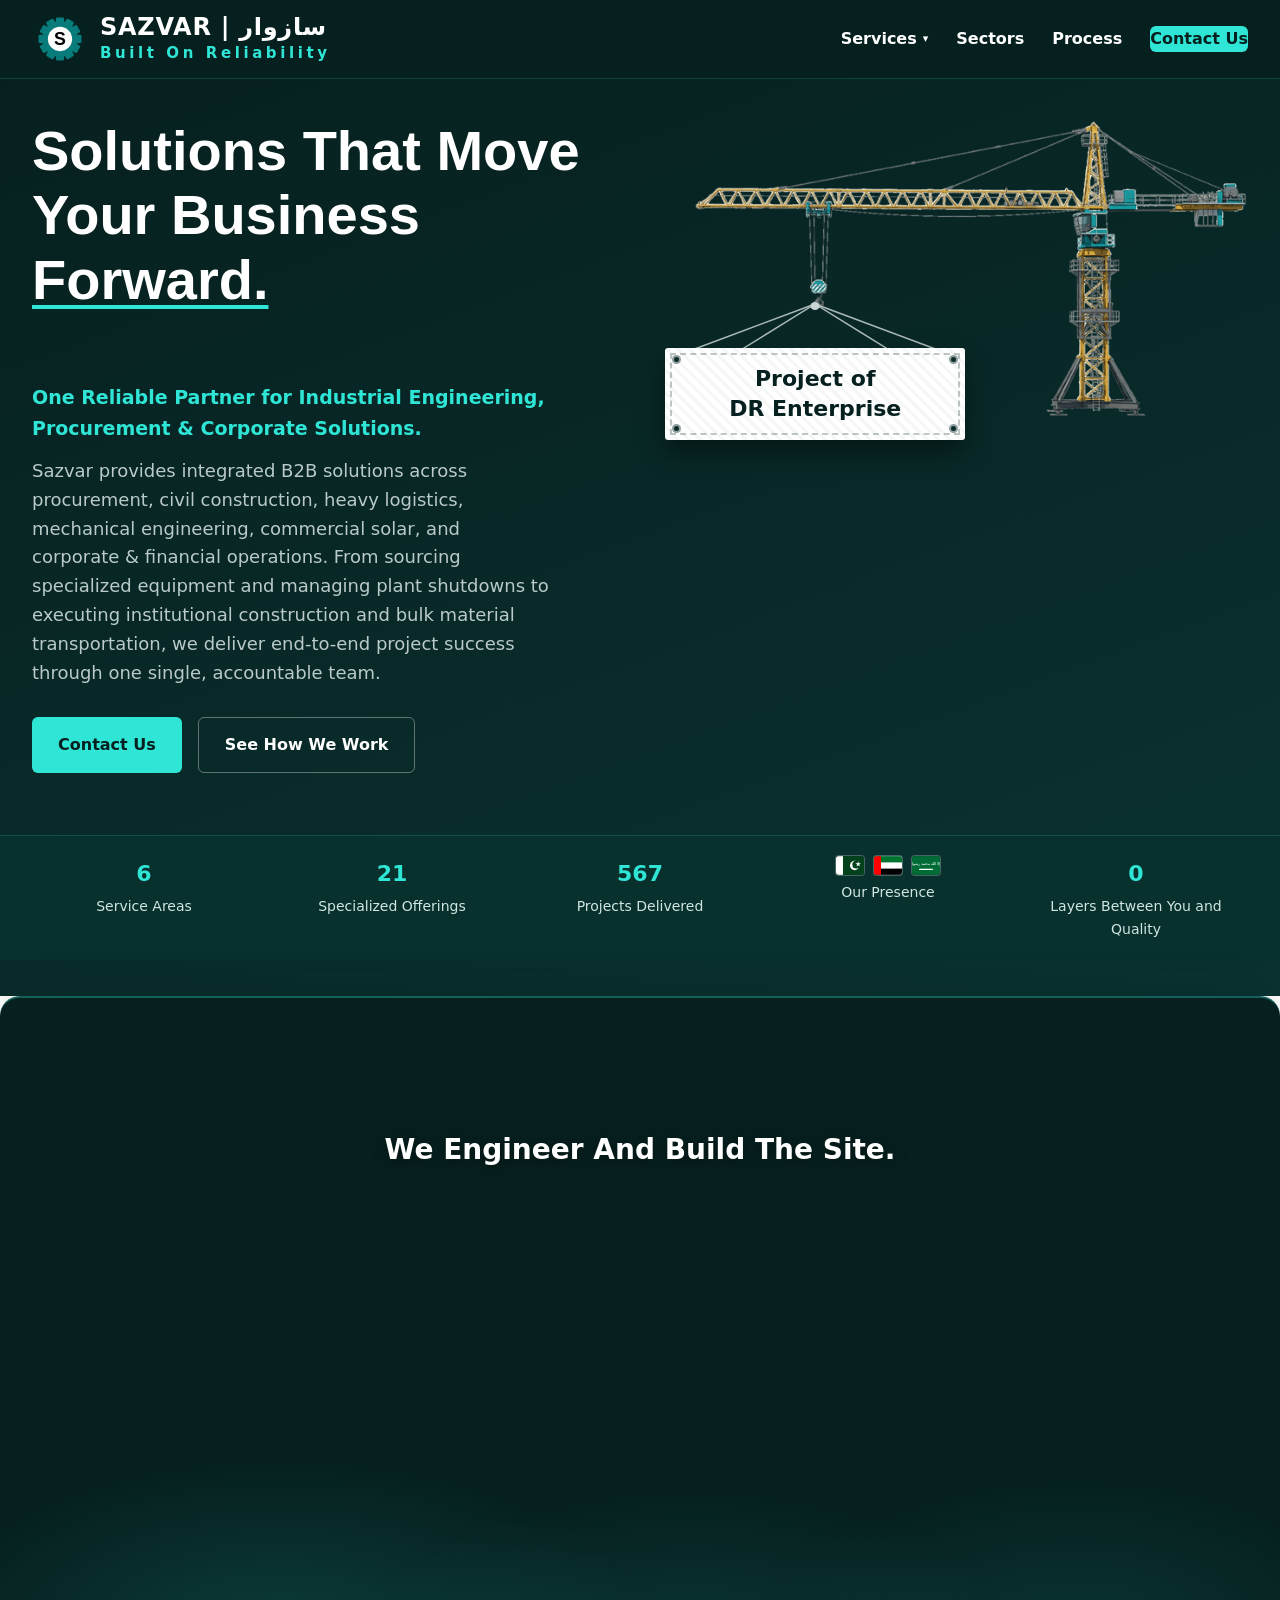
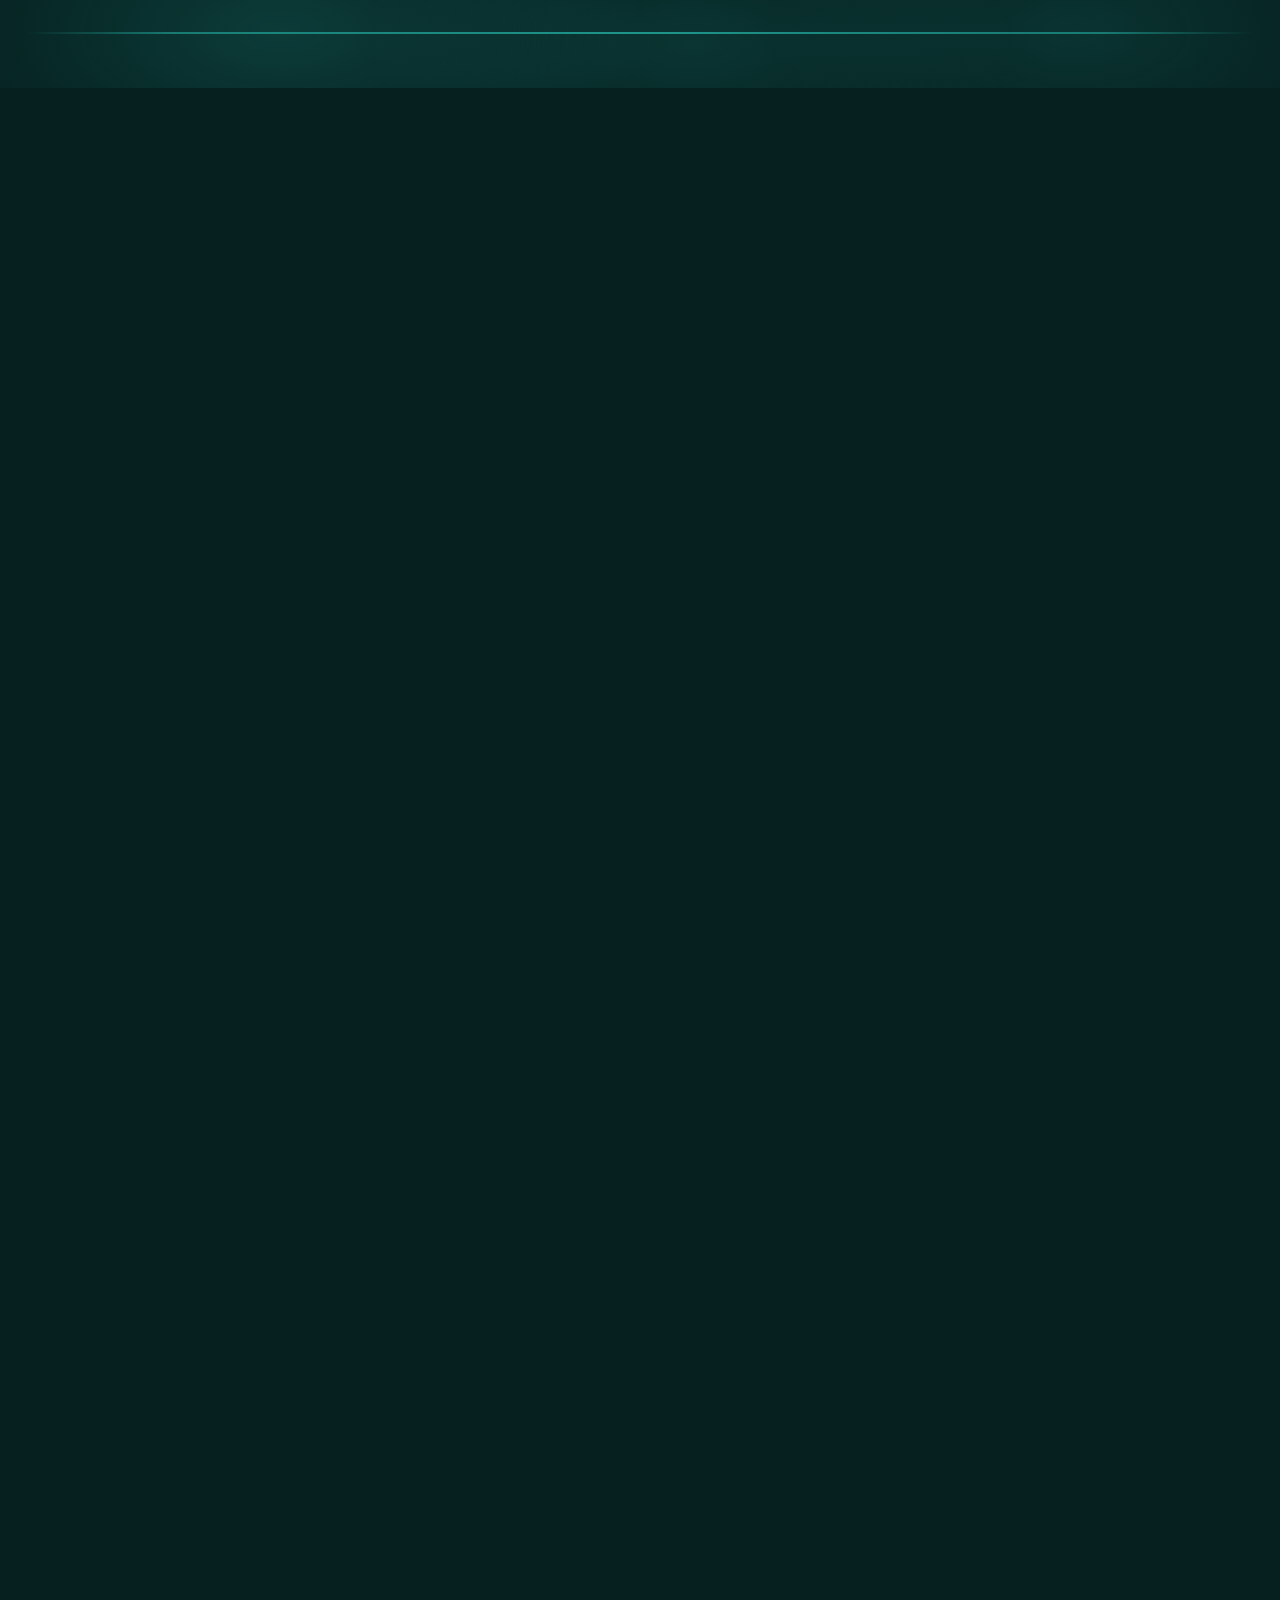
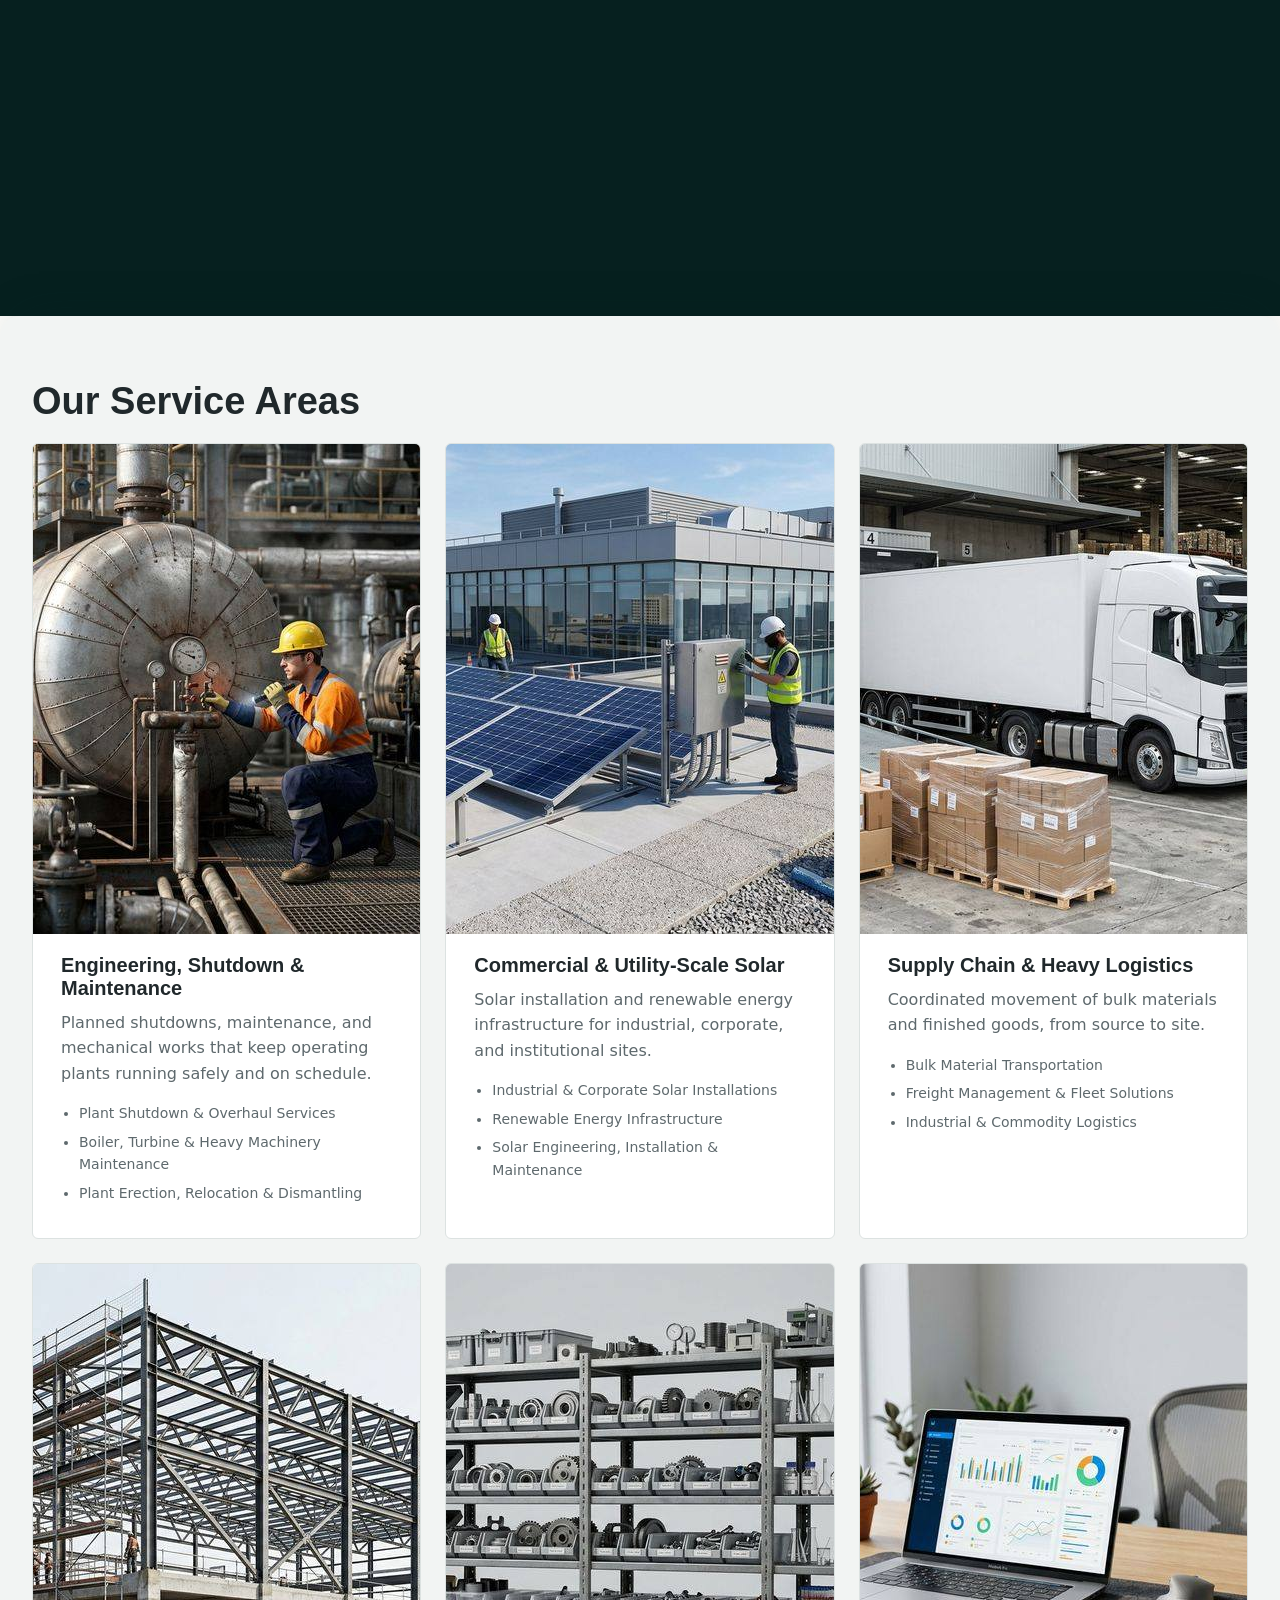
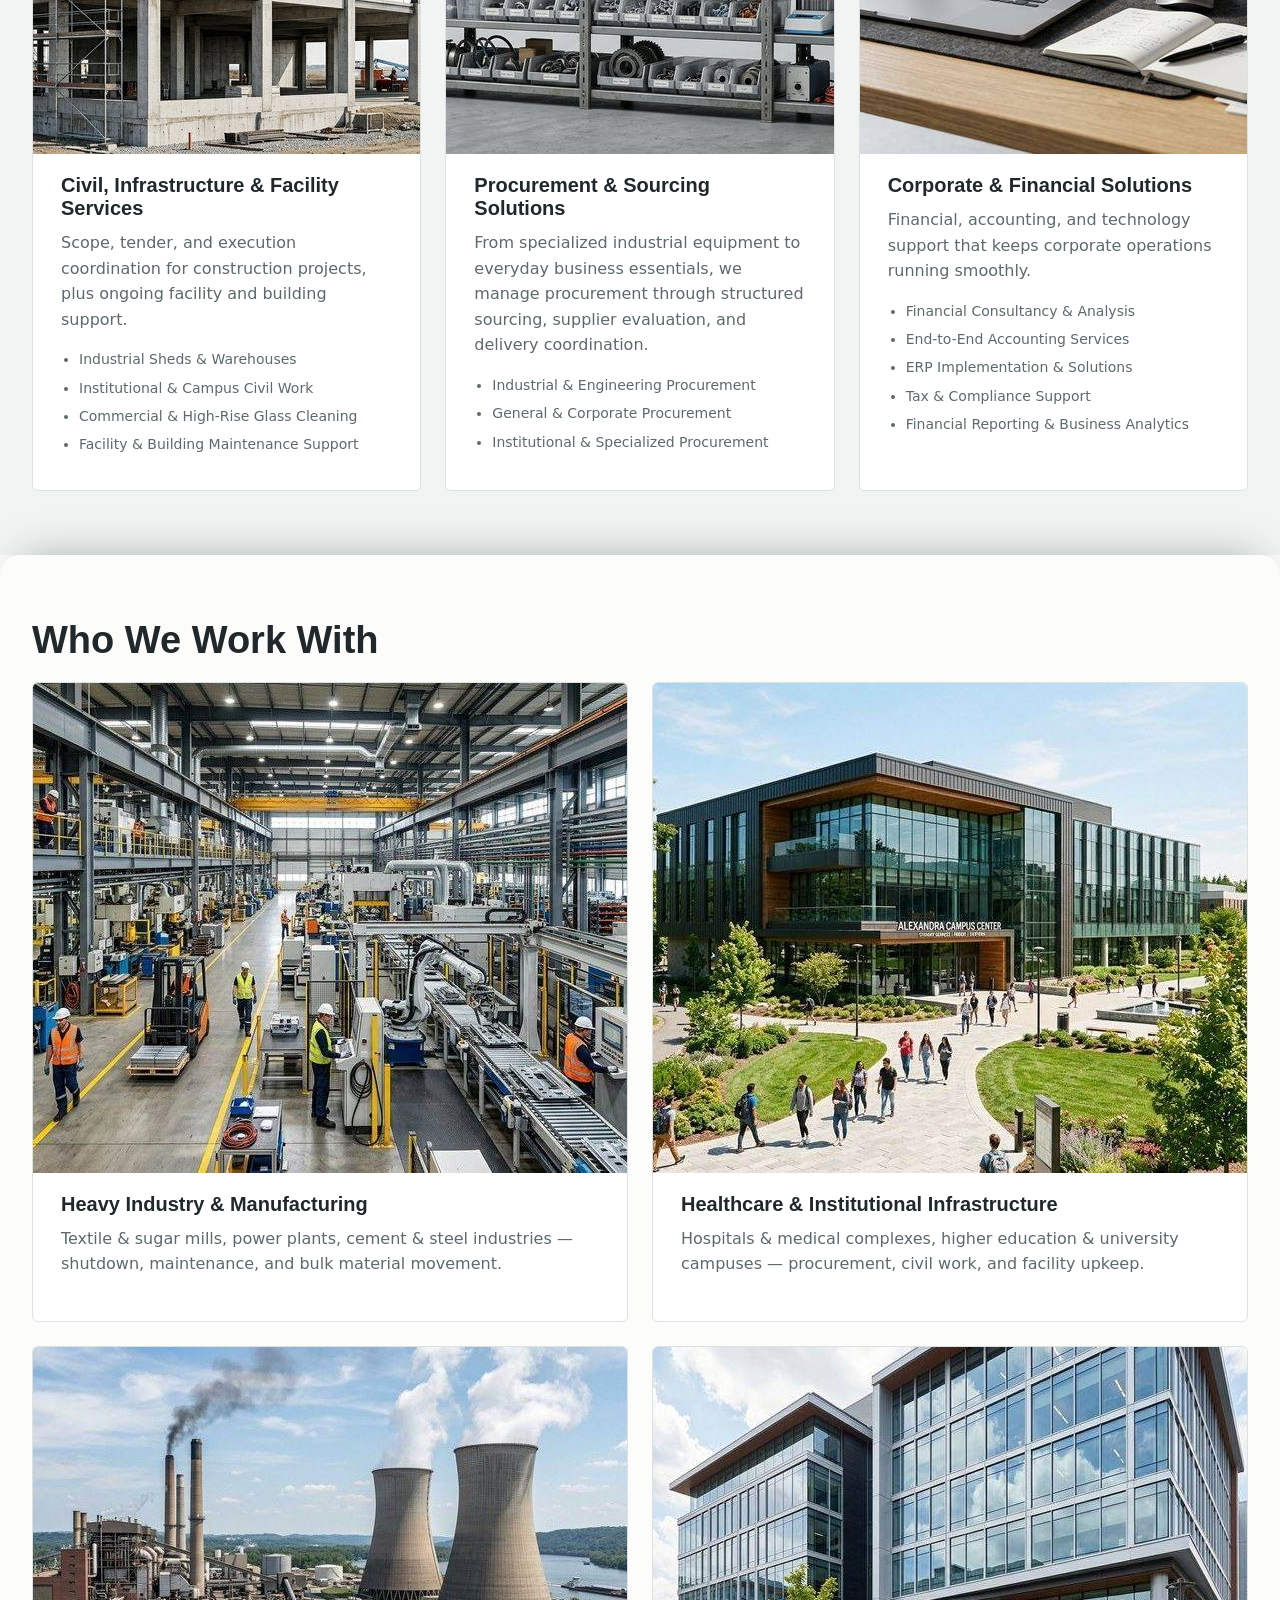
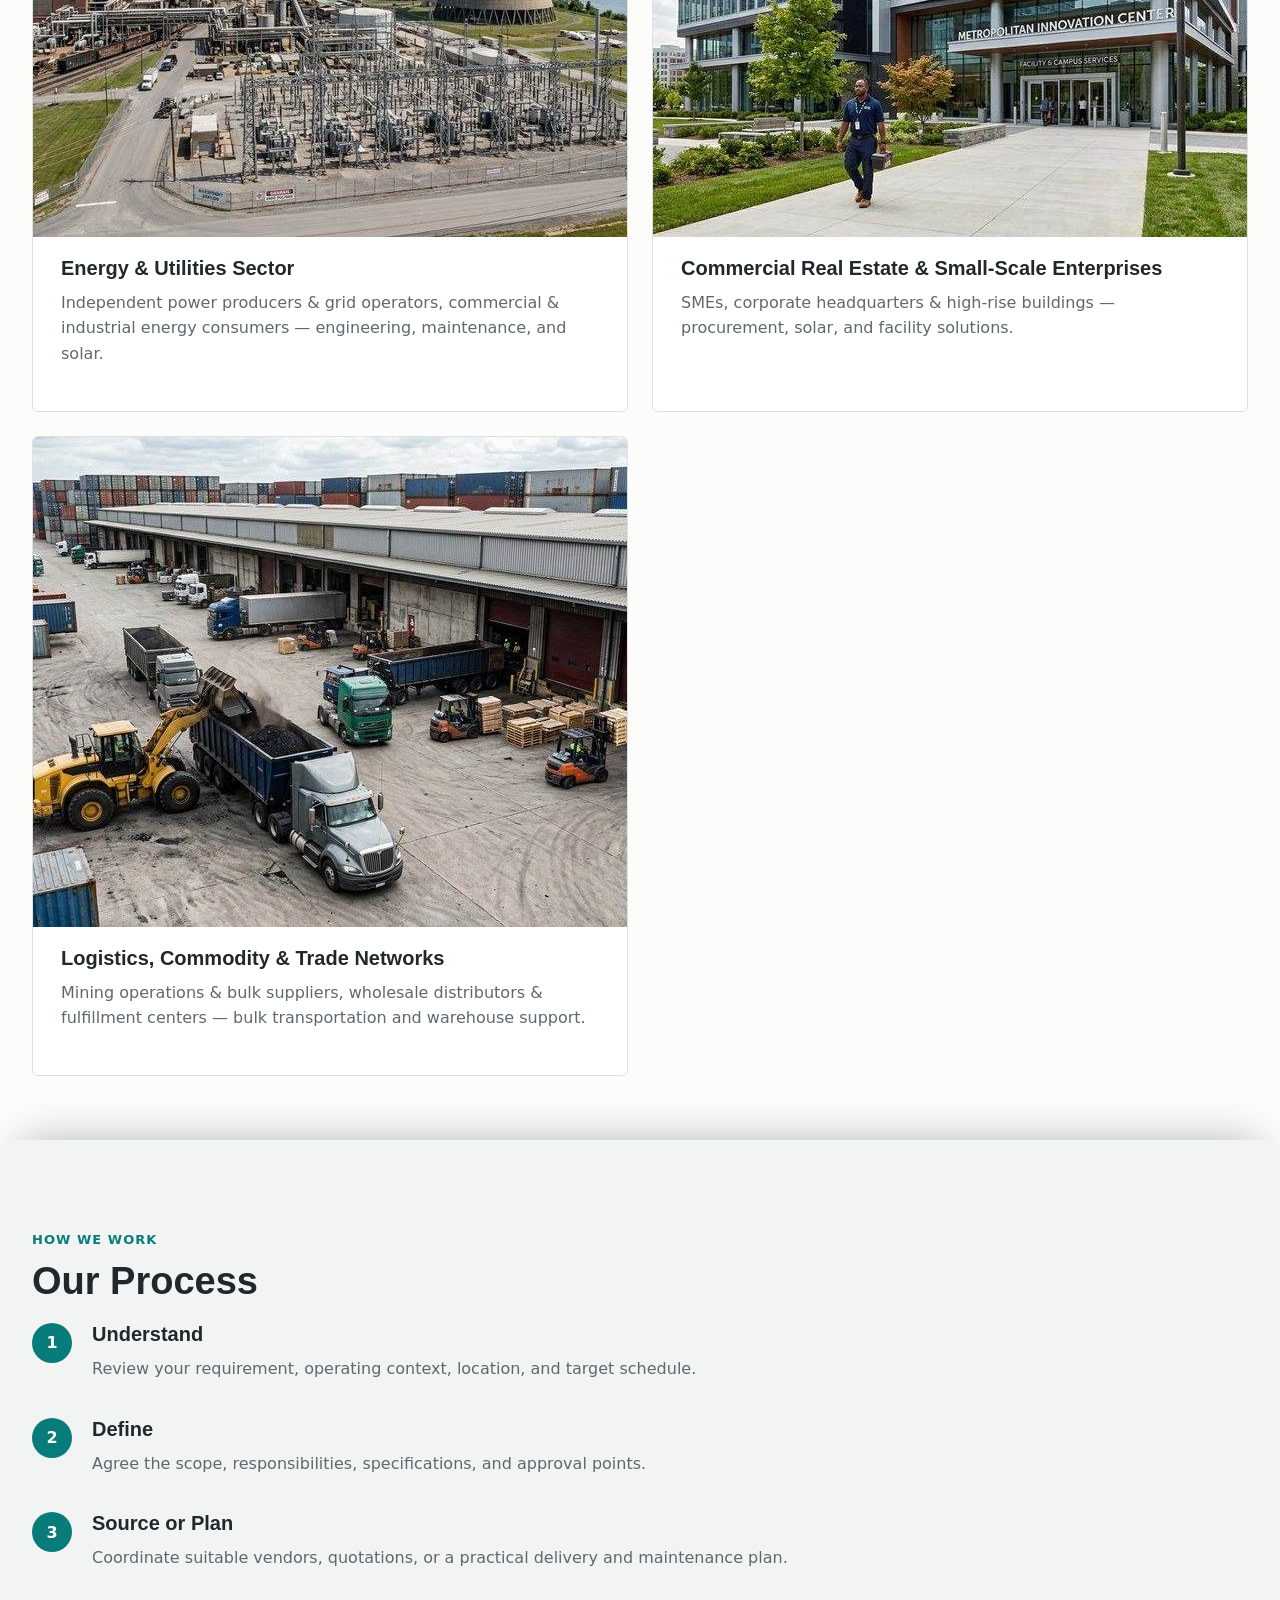
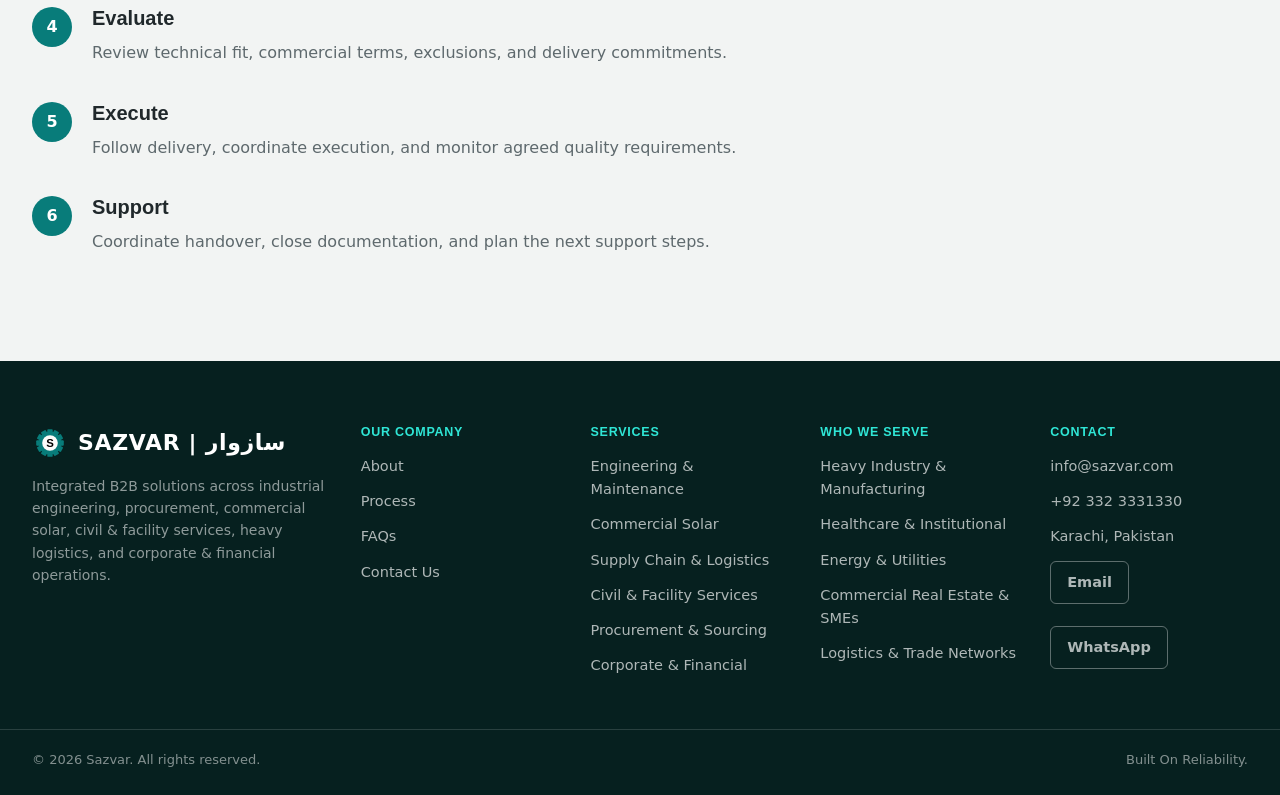
==== commit 7d68b524: "Fix contrast/accessibility bugs, optimize images to WebP, minify JS" ====
--- a/index.html
+++ b/index.html
@@ -6,13 +6,13 @@
 <title>Sazvar | Industrial Engineering, Procurement &amp; Corporate Solutions</title>
 <meta name="description" content="Sazvar delivers integrated B2B solutions across engineering &amp; plant maintenance, commercial solar, heavy logistics, civil &amp; facility services, procurement, and corporate &amp; financial solutions — through one accountable team. Pakistan-based, growing toward the GCC." />
 <link rel="icon" href="assets/img/sazvar-mark.svg" type="image/svg+xml" />
-<link rel="stylesheet" href="assets/css/style.min.css?v=11" />
+<link rel="stylesheet" href="assets/css/style.min.css?v=13" />
 </head>
 <body class="homepage">
 
 <header class="site-header header-dark">
   <div class="container header-inner">
-    <a href="index.html" class="logo" aria-label="Sazvar home — Built On Reliability">
+    <a href="index.html" class="logo">
       <img src="assets/img/sazvar-mark.svg" width="42" height="42" alt="" />
       <span class="logo-text-container">
         <span class="logo-word company-name">SAZVAR | <bdi lang="ur" style="font-weight:600">سازوار</bdi></span>
@@ -105,7 +105,10 @@
       </div>
 
       <div class="hero-signboard-visual" id="hero-signboard-visual">
-        <img src="assets/img/hero/mobile-signboard.png" alt="Site sign: Project of DR Enterprise" width="220" height="360" />
+        <picture>
+          <source type="image/webp" srcset="assets/img/hero/mobile-signboard-std.webp" />
+          <img src="assets/img/hero/mobile-signboard-std.png" alt="Site sign: Project of DR Enterprise" width="220" height="360" />
+        </picture>
       </div>
 
       <div class="hero-copy-bottom">
@@ -183,17 +186,41 @@
           <p class="site-headline h4">One Job Done — Already Moving To The Next Site.</p>
         </div>
         <div class="plant-rig" id="plant-rig">
-          <img src="assets/img/hero/plant.png" alt="Small industrial plant with elevated tank and site office" loading="lazy" width="900" height="659" />
+          <!-- Two source sizes (desktop's larger on-screen size vs. mobile's
+               much smaller one) plus WebP-with-PNG-fallback for each, so
+               phones aren't downloading a desktop-sized image — see the
+               Lighthouse notes in SAZVAR-HANDOVER.md. -->
+          <picture>
+            <source media="(min-width: 960px)" type="image/webp" srcset="assets/img/hero/plant-lg.webp" />
+            <source media="(min-width: 960px)" srcset="assets/img/hero/plant-lg.png" />
+            <source type="image/webp" srcset="assets/img/hero/plant-sm.webp" />
+            <img src="assets/img/hero/plant-sm.png" alt="Small industrial plant with elevated tank and site office" loading="lazy" width="480" height="351" />
+          </picture>
         </div>
         <div class="truck-rig" id="truck-rig">
-          <img src="assets/img/hero/delivery-truck.png?v=2" alt="Delivery truck arriving with materials and equipment" loading="lazy" width="900" height="381" />
+          <picture>
+            <source media="(min-width: 960px)" type="image/webp" srcset="assets/img/hero/delivery-truck-lg.webp" />
+            <source media="(min-width: 960px)" srcset="assets/img/hero/delivery-truck-lg.png" />
+            <source type="image/webp" srcset="assets/img/hero/delivery-truck-sm.webp" />
+            <img src="assets/img/hero/delivery-truck-sm.png" alt="Delivery truck arriving with materials and equipment" loading="lazy" width="280" height="119" />
+          </picture>
         </div>
         <div class="office-rig" id="office-rig">
-          <img src="assets/img/hero/site-office.png" alt="Site office with rooftop solar panels" loading="lazy" width="700" height="511" />
-          <img src="assets/img/hero/sazvar-site-sign.png" class="site-sign-img" alt="Sazvar Site signboard" loading="lazy" width="260" height="320" />
+          <picture>
+            <source media="(min-width: 960px)" type="image/webp" srcset="assets/img/hero/site-office-lg.webp" />
+            <source media="(min-width: 960px)" srcset="assets/img/hero/site-office-lg.png" />
+            <source type="image/webp" srcset="assets/img/hero/site-office-sm.webp" />
+            <img src="assets/img/hero/site-office-sm.png" alt="Site office with rooftop solar panels" loading="lazy" width="340" height="248" />
+          </picture>
+          <img src="assets/img/hero/sazvar-site-sign.png?v=2" class="site-sign-img" alt="Sazvar Site signboard" loading="lazy" width="260" height="320" />
         </div>
         <div class="handshake-rig" id="handshake-rig">
-          <img src="assets/img/hero/handshake.png" alt="Sazvar engineer and the plant owner shaking hands after handover" loading="lazy" width="464" height="680" />
+          <picture>
+            <source media="(min-width: 960px)" type="image/webp" srcset="assets/img/hero/handshake-lg.webp" />
+            <source media="(min-width: 960px)" srcset="assets/img/hero/handshake-lg.png" />
+            <source type="image/webp" srcset="assets/img/hero/handshake-sm.webp" />
+            <img src="assets/img/hero/handshake-sm.png" alt="Sazvar engineer and the plant owner shaking hands after handover" loading="lazy" width="190" height="278" />
+          </picture>
           <span class="chat-bubble chat-engineer">Your Plant is Operational Now!</span>
           <span class="chat-bubble chat-owner">Thanks for the Great Work, SAZVAR!</span>
         </div>
@@ -384,7 +411,7 @@
   </div>
 </footer>
 
-<script src="assets/js/main.js?v=2"></script>
+<script src="assets/js/main.min.js?v=1"></script>
 <script>document.getElementById('year').textContent = new Date().getFullYear();</script>
 <script>
   // Stretch the tagline (letter-spacing) so it always spans exactly as wide as
@@ -409,7 +436,7 @@
   })();
 
 </script>
-<script src="assets/js/stack-scroll.js?v=6"></script>
+<script src="assets/js/stack-scroll.min.js?v=1"></script>
 </body>
 </html>
 
--- a/assets/css/style.min.css
+++ b/assets/css/style.min.css
@@ -1 +1 @@
-:root{--bg:#fcfcfa;--surface:#f2f4f3;--white:#fff;--teal:#087c7a;--teal-deep:#055e5d;--ink:#20282b;--muted:#5e696d;--border:#dce2e1;--radius:6px;--max-width:1440px}*{box-sizing:border-box}html{scroll-behavior:smooth}body{margin:0;background:var(--bg);color:var(--ink);font-family:"Segoe UI",system-ui,-apple-system,Roboto,Arial,sans-serif;font-size:16px;line-height:1.6}h1,h2,h3,h4{font-family:"Segoe UI Semibold","Segoe UI",Arial,sans-serif;font-weight:700;line-height:1.15;margin:0 0 .5em;color:var(--ink)}h1{font-size:clamp(36px, 4.5vw, 58px)}h2{font-size:clamp(28px, 3vw, 38px)}h3{font-size:20px}p{margin:0 0 16px;color:var(--muted)}a{color:var(--teal);text-decoration:none}img,svg{max-width:100%;display:block}.container{max-width:var(--max-width);margin:0 auto;padding:0 32px}.section{padding:64px 0}.section-alt{background:var(--surface)}.eyebrow{text-transform:uppercase;letter-spacing:.08em;font-size:13px;font-weight:700;color:var(--teal);margin-bottom:10px;display:block}.btn{display:inline-flex;align-items:center;gap:8px;padding:14px 26px;border-radius:var(--radius);font-weight:700;background:var(--teal);color:#fff;border:none;cursor:pointer;text-decoration:none}.btn:hover{background:var(--teal-deep)}.btn-outline{background:0 0;color:var(--teal);border:1.5px solid var(--teal)}.btn-outline:hover{background:var(--teal);color:#fff}.site-header{position:sticky;top:0;z-index:50;background:var(--bg);border-bottom:1px solid var(--border)}.header-inner{display:flex;align-items:center;justify-content:space-between;height:78px}.logo{display:flex;align-items:center;gap:12px}.logo img{width:56px;height:56px}.logo-word{font-weight:800;font-size:24px;letter-spacing:.03em;line-height:1.1;display:block;color:var(--ink)}.logo-slogan{font-size:11px;color:var(--teal);font-weight:600;line-height:1.3;margin-top:2px;display:block}.menu-toggle{display:inline-flex;align-items:center;gap:8px;background:0 0;border:1px solid var(--border);border-radius:var(--radius);padding:10px 16px;font-weight:600;cursor:pointer;color:var(--ink)}.primary-nav{display:none;position:absolute;top:78px;left:0;right:0;background:var(--bg);border-bottom:1px solid var(--border);flex-direction:column;padding:8px 24px 20px}.primary-nav.is-open{display:flex}.primary-nav a{color:var(--ink);font-weight:600;padding:12px 0;border-bottom:1px solid var(--border)}.primary-nav a:last-of-type{border-bottom:none}.primary-nav .btn{margin-top:12px;justify-content:center}@media (min-width:860px){.menu-toggle{display:none}.primary-nav{display:flex!important;position:static;flex-direction:row;align-items:center;border:none;padding:0;gap:28px;background:0 0}.primary-nav a{border-bottom:none;padding:0}.primary-nav .btn{margin-top:0}}.nav-dropdown{position:relative;border-bottom:1px solid var(--border)}.nav-dropdown-toggle{display:inline-flex;align-items:center;gap:6px;width:100%;background:0 0;border:none;font:inherit;font-weight:600;color:var(--ink);padding:12px 0;cursor:pointer;text-align:left}.site-header.header-dark .nav-dropdown-toggle{color:#fff}.nav-dropdown .caret{font-size:11px;transition:transform .2s ease}.nav-dropdown.is-open .caret{transform:rotate(180deg)}.services-dropdown{display:none;padding:0 0 12px 12px}.nav-dropdown.is-open .services-dropdown{display:block}.services-col{display:block;padding:8px 0}.services-col-thumb{display:none}.services-col h4{margin:0 0 4px;font-size:14px;color:var(--ink);font-weight:700}.services-col ul{margin:0;padding-left:16px;font-size:12.5px;color:var(--muted)}.services-col li{margin-bottom:2px}.site-header.header-dark .services-col h4{color:#fff}.site-header.header-dark .services-col ul{color:rgba(255,255,255,.65)}@media (min-width:860px){.nav-dropdown{border-bottom:none}.nav-dropdown-toggle{width:auto;padding:0}.services-dropdown{position:absolute;top:calc(100% + 22px);left:0;background:#fff;border:1px solid var(--border);border-radius:10px;box-shadow:0 20px 44px rgba(6,20,19,.16);padding:22px;grid-template-columns:repeat(3,minmax(150px,1fr));max-width:620px;gap:20px 24px;z-index:60}.nav-dropdown.is-open .services-dropdown{display:grid}.services-col-thumb{display:block;width:100%;aspect-ratio:240/130;object-fit:cover;border-radius:6px;margin-bottom:10px}.services-col:hover h4{color:var(--teal)}.site-header.header-dark .services-col h4{color:var(--ink)}.site-header.header-dark .services-col ul{color:var(--muted)}.site-header.header-dark .services-col:hover h4{color:var(--teal)}}.hero-grid{display:grid;gap:40px;padding:56px 0 40px}.hero-slogan{color:var(--teal);font-weight:700;font-size:20px}.hero-footnote{display:flex;align-items:center;gap:8px;font-size:14px;color:var(--muted);margin-top:20px}.status-dot{width:8px;height:8px;border-radius:50%;background:var(--teal);display:inline-block}.button-row{display:flex;flex-wrap:wrap;gap:16px;margin:24px 0}@media (min-width:900px){.hero-grid{grid-template-columns:1.1fr 0.9fr;align-items:center}}.value-strip{border-top:1px solid var(--border);border-bottom:1px solid var(--border);padding:32px 0}.value-grid{display:grid;gap:24px;grid-template-columns:repeat(2,1fr);text-align:center}.value-grid span{color:var(--teal);font-weight:800;font-size:22px;display:block}.value-grid p{margin:4px 0 0;font-size:14px;color:var(--ink)}@media (min-width:720px){.value-grid{grid-template-columns:repeat(5,1fr)}}.hero-stats-strip{max-width:var(--max-width);margin:28px auto 0;padding:20px 32px}.presence-flags{display:flex;justify-content:center;gap:10px;line-height:1;margin-bottom:6px}.presence-flags .flag-chip{display:inline-block;width:28px;height:19px;border-radius:3px;box-shadow:0 0 0 1px rgba(255,255,255,.25);opacity:0;transform:translateY(-22px) scale(.5) rotate(-8deg);transition:transform .7s cubic-bezier(.34, 1.56, .64, 1),opacity .45s ease}.presence-flags .flag-chip:nth-child(2){transition-delay:0.15s}.presence-flags .flag-chip:nth-child(3){transition-delay:0.3s}.value-grid.in-view .presence-flags .flag-chip{opacity:1;transform:translateY(0) scale(1) rotate(0)}.grid{display:grid;gap:24px}@media (min-width:720px){.grid-2{grid-template-columns:repeat(2,1fr)}.grid-3{grid-template-columns:repeat(3,1fr)}}.card{background:var(--white);border:1px solid var(--border);border-radius:var(--radius);padding:28px}.card.has-image{padding:0 0 28px;overflow:hidden}.card-img{display:block;width:100%;aspect-ratio:900/490;object-fit:cover;margin-bottom:20px}.card.has-image h3,.card.has-image p,.card.has-image ul{margin-left:28px;margin-right:28px}.card h3{margin-bottom:10px}.card ul{margin:12px 0 0;padding-left:18px;color:var(--muted);font-size:14px}.card ul li{margin-bottom:6px}.card .text-link{display:inline-block;margin-top:14px;font-weight:700}.process-list{counter-reset:step;display:grid;gap:20px}.process-item{display:flex;gap:20px;align-items:flex-start}.process-number{flex:none;width:40px;height:40px;border-radius:50%;background:var(--teal);color:#fff;display:flex;align-items:center;justify-content:center;font-weight:800}.process-output{font-size:13px;color:var(--teal);font-weight:700;margin-top:6px}.faq-item{border-bottom:1px solid var(--border);padding:18px 0}.faq-item summary{cursor:pointer;font-weight:700;color:var(--ink);list-style:none}.faq-item summary::-webkit-details-marker{display:none}.faq-item summary::after{content:"+";float:right;color:var(--teal);font-size:20px}.faq-item[open] summary::after{content:"\2212"}.faq-item p{margin-top:12px}.form-field{display:grid;gap:6px;margin-bottom:18px}.form-field label{font-weight:600;font-size:14px}.form-field input,.form-field select,.form-field textarea{padding:12px 14px;border:1px solid var(--border);border-radius:var(--radius);font-size:15px;font-family:inherit}.form-note{font-size:13px;color:var(--muted);margin-top:12px}.site-footer{background:var(--hero-dark-1);color:rgba(255,255,255,.68);padding:64px 0 24px}.footer-grid{display:grid;grid-template-columns:1.5fr repeat(4,1fr);gap:32px}.footer-col h4{color:var(--accent);text-transform:uppercase;letter-spacing:.06em;font-size:12.5px;font-weight:700;margin-bottom:16px}.footer-col .footer-text,.footer-col a{display:block;color:rgba(255,255,255,.68);margin-bottom:12px;font-size:14.5px}.footer-col a:hover{color:var(--accent)}.footer-logo-row{display:flex;align-items:center;gap:10px;margin-bottom:14px}.footer-brand .logo-word{color:#fff;font-weight:800;font-size:22px;display:block}.footer-brand p{color:rgba(255,255,255,.55);font-size:14px;max-width:300px;margin:0}.footer-contact-buttons{display:flex;flex-wrap:wrap;gap:10px;margin-top:6px}.btn-sm{padding:9px 16px;font-size:13px}.footer-bottom{margin-top:40px;padding-top:20px;border-top:1px solid rgba(255,255,255,.14);font-size:13px;color:rgba(255,255,255,.5);display:flex;flex-wrap:wrap;gap:12px;justify-content:space-between}@media (max-width:860px){.footer-grid{grid-template-columns:repeat(2,1fr)}.footer-brand{grid-column:1/-1}}@media (max-width:479px){.footer-grid{grid-template-columns:1fr}}:root{--hero-dark-1:#06201f;--hero-dark-2:#0a3230;--accent:#2fe6d6;--accent-deep:#14b8a9}.logo-text-container{display:flex;flex-direction:column;align-items:flex-start}.company-name{display:block;margin:0;padding:0;white-space:nowrap}.tagline{display:block;margin-top:4px;white-space:nowrap}.site-header.header-dark{background:var(--hero-dark-1);border-bottom-color:rgba(47,230,214,.18)}.site-header.header-dark .company-name{color:#fff}.site-header.header-dark .logo-slogan{color:var(--accent);font-size:15px}.site-header.header-dark .menu-toggle{color:#fff;border-color:rgba(255,255,255,.3)}.site-header.header-dark .primary-nav a{color:#fff}.site-header.header-dark .primary-nav{background:var(--hero-dark-1);border-bottom:1px solid rgba(47,230,214,.18)}@media (min-width:860px){.site-header.header-dark .primary-nav{background:0 0;border-bottom:none}}.btn-accent{background:var(--accent);color:#06201f;font-weight:800}.btn-accent:hover{background:var(--accent-deep)}.btn-ghost{background:0 0;color:#fff;border:1.5px solid rgba(255,255,255,.35)}.btn-ghost:hover{border-color:#fff}.hero-stack-wrap{position:relative;background:var(--hero-dark-1)}.hero-dark{background:linear-gradient(160deg,var(--hero-dark-1) 0,var(--hero-dark-2) 100%);padding:40px 0 36px;overflow:hidden}@media (min-width:860px){.hero-dark{position:sticky;top:79px;z-index:1}}.hero-dark .container{display:grid;gap:48px;transition:filter 1s ease,transform 1s ease,opacity 1s ease}@media (min-width:960px){.hero-dark .container{grid-template-columns:1.05fr 0.95fr;grid-template-areas:"top visual" "bottom visual";align-items:start}.hero-copy-top{grid-area:top}.hero-copy-bottom{grid-area:bottom}.hero-crane-visual{grid-area:visual}}#hero-stack-wrap.stack-covering .hero-dark .container,#hero-stack-wrap.stack-covering .hero-dark .hero-stats-strip{filter:brightness(.5) saturate(.75);transform:scale(.96);opacity:.75}.badge-pill{display:inline-flex;align-items:center;gap:8px;background:rgba(47,230,214,.12);border:1px solid rgba(47,230,214,.35);color:var(--accent);font-weight:700;font-size:13px;letter-spacing:.03em;text-transform:uppercase;padding:8px 16px;border-radius:999px;margin-bottom:22px}.badge-pill::before{content:"";width:7px;height:7px;border-radius:50%;background:var(--accent);display:inline-block}.hero-dark h1{color:#fff;font-size:clamp(34px, 4.6vw, 56px);margin-bottom:22px}.hero-dark h1 .accent-underline{text-decoration:underline;text-decoration-color:var(--accent);text-decoration-thickness:4px;text-underline-offset:6px}.hero-dark .hero-slogan{color:var(--accent);font-size:19px;margin-bottom:14px}.hero-dark p.lead{color:#b9cac8;font-size:18px;max-width:520px;margin-bottom:30px}.hero-dark .button-row{margin:0 0 34px}.hero-dark .hero-footnote{color:#8fa6a3}@media (max-width:859px){.hero-dark{padding:22px 0 24px}.hero-dark .container{gap:14px}.hero-dark h1{margin-bottom:4px}.hero-dark .hero-slogan{margin-bottom:10px}.hero-dark p.lead{margin-bottom:0;margin-top:18px}.hero-dark .button-row{margin:0 0 6px}.hero-copy-bottom{display:flex;flex-direction:column}.hero-copy-bottom .hero-slogan{order:1}.hero-copy-bottom .button-row{order:2}.hero-copy-bottom p.lead{order:3}}@media (max-width:420px){.hero-dark .button-row{flex-wrap:nowrap;gap:8px}.hero-dark .button-row .btn{flex:1 1 0;padding:12px 10px;font-size:13.5px;white-space:nowrap;justify-content:center}}.hero-dark .status-dot{background:var(--accent)}.hero-crane-visual{position:relative;transform:translateX(35%);opacity:0;transition:transform 1.2s cubic-bezier(.2, .7, .2, 1),opacity .9s ease-out}.hero-crane-visual.in-view{transform:translateX(0);opacity:1}.hero-crane-visual .crane-img{width:100%;height:auto;display:block}.hero-signboard-visual{display:none}@media (max-width:859px){.hero-crane-visual{display:none}.hero-signboard-visual{display:block;width:min(190px,50vw);margin:2px auto 4px}.hero-signboard-visual img{width:100%;height:auto;display:block;animation:signboardInstall 1.1s cubic-bezier(.2,.8,.2,1) .3s both}}@keyframes signboardInstall{0%{transform:translateY(-170px) rotate(-3deg);opacity:0}60%{transform:translateY(6px) rotate(1deg);opacity:1}80%{transform:translateY(-4px) rotate(-.5deg)}100%{transform:translateY(0) rotate(0);opacity:1}}@media (prefers-reduced-motion:reduce){.hero-signboard-visual img{animation:none}}.stats-dark{background:#08302d;border-top:1px solid rgba(47,230,214,.18);border-bottom:none}.stats-dark .value-grid span{color:var(--accent)}.stats-dark .value-grid p{margin:4px 0 0;font-size:14px;color:#cfe6e3}.site-band{background:var(--hero-dark-1);border-top:2px solid rgba(47,230,214,.32);border-radius:28px 28px 0 0;box-shadow:0 -55px 80px -24px rgba(0,0,0,.6);position:relative;z-index:2}.site-band{min-height:280vh}.site-stage-sticky{overflow:hidden}@media (min-width:860px){.site-stage-sticky{position:sticky;top:79px}}.site-stage{position:relative;width:100%;height:300px;padding:40px 0 70px;background:radial-gradient(ellipse 46% 50% at 22% 90%,rgba(47,230,214,.14),transparent 62%),radial-gradient(ellipse 42% 46% at 54% 92%,rgba(47,230,214,.11),transparent 60%),radial-gradient(ellipse 40% 46% at 84% 90%,rgba(47,230,214,.1),transparent 60%)}@media (min-width:960px){.site-stage{height:480px}}@media (max-width:959px){.site-stage{width:100%;height:min(62vh,440px);padding:0}}.site-stage::after{content:"";position:absolute;left:2%;right:2%;bottom:54px;height:2px;background:linear-gradient(90deg,transparent 0,rgba(47,230,214,.4) 12%,rgba(47,230,214,.55) 50%,rgba(47,230,214,.4) 88%,transparent 100%)}.site-headline-stack{position:absolute;top:4px;left:4%;right:4%;text-align:center;z-index:4}.site-headline{position:absolute;top:0;left:0;right:0;margin:0;color:#fff;font-weight:800;font-size:clamp(19px, 3vw, 28px);line-height:1.3;text-shadow:0 2px 14px rgba(0,0,0,.5);opacity:0;transform:translateY(10px);transition:opacity .6s ease,transform .6s ease}.site-stage.stage-1 .site-headline.h1,.site-stage.stage-2 .site-headline.h2,.site-stage.stage-3 .site-headline.h3,.site-stage.stage-4 .site-headline.h4,.site-stage.stage-5 .site-headline.h4{opacity:1;transform:translateY(0)}.plant-rig{position:absolute;left:0;bottom:6%;width:38%;aspect-ratio:900/659;z-index:2;opacity:var(--plant-progress, 1);transform:translateY(calc((1 - var(--plant-progress,1)) * -45px))}@media (min-width:960px){.plant-rig{left:3%;bottom:40px;width:480px;max-width:36vw}}.plant-rig img{width:100%;height:auto;display:block}.truck-rig{position:absolute;bottom:9%;left:42%;width:22%;aspect-ratio:1232/516;z-index:3;opacity:calc(var(--truck-in-progress, 1) * (1 - var(--truck-out-progress, 0)));transform:translateX(calc((1 - var(--truck-in-progress,1)) * 160% + var(--truck-out-progress,0) * -160%))}@media (min-width:960px){.truck-rig{bottom:46px;left:46%;width:260px;max-width:21vw}}.truck-rig img{width:100%;height:auto;display:block}.office-rig{position:absolute;bottom:6%;right:0;width:30%;aspect-ratio:1005/694;z-index:2;opacity:calc(var(--office-progress, 1) * (1 - var(--office-out-progress, 0)));transform:translateY(calc((1 - var(--office-progress,1)) * 45px))}@media (min-width:960px){.office-rig{bottom:40px;right:4%;width:210px;max-width:18vw}}.office-rig img{width:100%;height:auto;display:block}.office-rig .site-sign-img{position:absolute;left:-13%;bottom:0;width:26%;height:auto;z-index:1}@media (min-width:960px){.office-rig .site-sign-img{left:-32px;width:60px}}.handshake-rig{position:absolute;left:50%;bottom:6%;width:16%;aspect-ratio:464/680;z-index:3;opacity:var(--handshake-progress, 1);transform:translate(-50%,calc((1 - var(--handshake-progress,1)) * 30px))}@media (min-width:960px){.handshake-rig{bottom:40px;width:130px;max-width:11vw}}.handshake-rig img{width:100%;height:auto;display:block}.chat-bubble{position:absolute;top:-6%;width:130px;padding:7px 10px;background:#fff;color:#0b2726;font-weight:700;font-size:12px;line-height:1.3;text-align:center;border-radius:10px;box-shadow:0 10px 20px rgba(0,0,0,.4);opacity:var(--handshake-progress, 1);transition:opacity .3s ease}.chat-bubble::after{content:"";position:absolute;bottom:-6px;width:0;height:0;border-left:6px solid transparent;border-right:6px solid transparent;border-top:6px solid #fff}.chat-engineer{right:100%;margin-right:10px}.chat-engineer::after{right:14px}.chat-owner{left:100%;margin-left:10px}.chat-owner::after{left:14px}@media (max-width:959px){.chat-bubble{width:108px;font-size:10.5px;padding:6px 8px}}.hook-banner{position:absolute;left:22%;top:62%;width:260px;margin-left:-130px;transform-origin:50% 4px;animation:bannerSwing 3.6s ease-in-out infinite}@keyframes bannerSwing{0%,100%{transform:rotate(-4deg)}50%{transform:rotate(4deg)}}.sling-lines{display:block;width:100%;height:50px;overflow:visible}.sling-lines line{stroke:#a9b8b6;stroke-width:1.5;stroke-linecap:round}.sling-lines circle{fill:#c9d5d3}.banner-flag{position:relative;margin-top:-6px;background:#fff;background-image:repeating-linear-gradient(45deg,rgba(6,32,31,.04) 0 3px,transparent 3px 8px);outline:2px dashed rgba(6,32,31,.25);outline-offset:-7px;color:var(--hero-dark-1);font-weight:800;font-size:18px;line-height:1.35;text-align:center;padding:14px 16px;border-radius:3px;box-shadow:0 14px 26px rgba(0,0,0,.4)}.grommet{position:absolute;width:9px;height:9px;border-radius:50%;background:#0c2c2a;border:2px solid rgba(255,255,255,.55)}.grommet.tl{top:7px;left:7px}.grommet.tr{top:7px;right:7px}.grommet.bl{bottom:7px;left:7px}.grommet.br{bottom:7px;right:7px}@media (min-width:720px){.hook-banner{width:300px;margin-left:-150px}.banner-flag{font-size:22px;padding:16px 18px}}.leadership-grid{display:flex;flex-wrap:wrap;justify-content:center;gap:32px;margin-top:8px}.leadership-card{width:260px;text-align:center}.leadership-photo{width:100%;aspect-ratio:1/1;object-fit:cover;border-radius:var(--radius);border:1px solid var(--border);margin-bottom:18px}.leadership-card h3{margin-bottom:4px}.leadership-title{color:var(--teal);font-weight:700;font-size:15px;margin-bottom:6px}.leadership-meta{color:var(--muted);font-size:14px;margin-bottom:0}.homepage{--stack-header:79px}.homepage main{position:relative;isolation:isolate}.homepage main>.section{background:var(--bg)}.homepage main>.section-alt{background:var(--surface)}.homepage .hero-dark,.homepage .site-stage-sticky{position:relative;top:auto}.homepage .hero-crane-visual,.homepage .presence-flags .flag-chip{opacity:1;transform:none}.homepage .site-band{border-radius:0;box-shadow:none}.homepage .site-footer{position:relative;z-index:1}.homepage :is(section,[id]){scroll-margin-top:calc(var(--stack-header) + 16px)}.homepage :focus-visible{outline:3px solid var(--teal);outline-offset:5px}.homepage .header-dark :focus-visible{outline-color:var(--accent)}.homepage .site-stage-sticky{position:sticky;top:var(--stack-header,79px);height:calc(100svh - var(--stack-header,79px));display:flex;align-items:center}@media (min-width:960px) and (min-height:600px) and (prefers-reduced-motion:no-preference){.stack-enabled .stack-panel{position:sticky;top:var(--stack-top,var(--stack-header));z-index:var(--layer);min-height:calc(100svh - var(--stack-header));border-radius:20px 20px 0 0;box-shadow:0 -18px 42px -24px rgba(6,32,31,.38);isolation:isolate}.stack-enabled .stack-panel:first-child{border-radius:0;box-shadow:none}.stack-enabled .stack-panel::after{content:"";position:absolute;inset:0;border-radius:inherit;background:#06201f;opacity:var(--stack-shade, 0);pointer-events:none;z-index:10}.stack-enabled main>.section{display:flex;flex-direction:column;justify-content:center}.stack-enabled main>.section>.container{width:100%}.stack-enabled .hero-dark{min-height:calc(100svh - var(--stack-header))}.stack-enabled .site-band{background:var(--hero-dark-1);min-height:280vh}.stack-enabled .site-stage-sticky{width:100%}.stack-enabled .site-stage{height:min(560px,calc(100svh - var(--stack-header) - 48px))}.stack-enabled.stack-measuring .stack-panel{position:relative;top:auto}}@media (max-width:959px){.homepage .primary-nav{max-height:calc(100dvh - 79px);overflow-y:auto}.homepage .header-inner{gap:12px}.homepage .hook-banner{width:50%;margin-left:-25%}.homepage .banner-flag{font-size:clamp(12px, 3vw, 18px)}}@media (max-width:479px){.homepage .header-inner{padding-inline:16px}.homepage .logo{gap:8px}.homepage .logo img{width:40px;height:40px}.homepage .logo-word{font-size:19px}.homepage .header-dark .logo-slogan{font-size:11px}.homepage .menu-toggle{padding:10px}}@media (prefers-reduced-motion:reduce){html{scroll-behavior:auto}.homepage *,.homepage ::after,.homepage ::before{animation:none!important;transition:none!important}}@media print{.homepage .stack-panel{position:static;min-height:0;box-shadow:none}.homepage .stack-panel::after{display:none}}+:root{--bg:#fcfcfa;--surface:#f2f4f3;--white:#fff;--teal:#087c7a;--teal-deep:#055e5d;--ink:#20282b;--muted:#5e696d;--border:#dce2e1;--radius:6px;--max-width:1440px}*{box-sizing:border-box}html{scroll-behavior:smooth}body{margin:0;background:var(--bg);color:var(--ink);font-family:"Segoe UI",system-ui,-apple-system,Roboto,Arial,sans-serif;font-size:16px;line-height:1.6}h1,h2,h3,h4{font-family:"Segoe UI Semibold","Segoe UI",Arial,sans-serif;font-weight:700;line-height:1.15;margin:0 0 .5em;color:var(--ink)}h1{font-size:clamp(36px, 4.5vw, 58px)}h2{font-size:clamp(28px, 3vw, 38px)}h3{font-size:20px}p{margin:0 0 16px;color:var(--muted)}a{color:var(--teal);text-decoration:none}img,svg{max-width:100%;display:block}.container{max-width:var(--max-width);margin:0 auto;padding:0 32px}.section{padding:64px 0}.section-alt{background:var(--surface)}.eyebrow{text-transform:uppercase;letter-spacing:.08em;font-size:13px;font-weight:700;color:var(--teal);margin-bottom:10px;display:block}.btn{display:inline-flex;align-items:center;gap:8px;padding:14px 26px;border-radius:var(--radius);font-weight:700;background:var(--teal);color:#fff;border:none;cursor:pointer;text-decoration:none}.btn:hover{background:var(--teal-deep)}.btn-outline{background:0 0;color:var(--teal);border:1.5px solid var(--teal)}.btn-outline:hover{background:var(--teal);color:#fff}.site-header{position:sticky;top:0;z-index:50;background:var(--bg);border-bottom:1px solid var(--border)}.header-inner{display:flex;align-items:center;justify-content:space-between;height:78px}.logo{display:flex;align-items:center;gap:12px}.logo img{width:56px;height:56px}.logo-word{font-weight:800;font-size:24px;letter-spacing:.03em;line-height:1.1;display:block;color:var(--ink)}.logo-slogan{font-size:11px;color:var(--teal);font-weight:600;line-height:1.3;margin-top:2px;display:block}.menu-toggle{display:inline-flex;align-items:center;gap:8px;background:0 0;border:1px solid var(--border);border-radius:var(--radius);padding:10px 16px;font-weight:600;cursor:pointer;color:var(--ink)}.primary-nav{display:none;position:absolute;top:78px;left:0;right:0;background:var(--bg);border-bottom:1px solid var(--border);flex-direction:column;padding:8px 24px 20px}.primary-nav.is-open{display:flex}.primary-nav a{color:var(--ink);font-weight:600;padding:12px 0;border-bottom:1px solid var(--border)}.primary-nav a:last-of-type{border-bottom:none}.primary-nav .btn{margin-top:12px;justify-content:center}@media (min-width:860px){.menu-toggle{display:none}.primary-nav{display:flex!important;position:static;flex-direction:row;align-items:center;border:none;padding:0;gap:28px;background:0 0}.primary-nav a{border-bottom:none;padding:0}.primary-nav .btn{margin-top:0}}.nav-dropdown{position:relative;border-bottom:1px solid var(--border)}.nav-dropdown-toggle{display:inline-flex;align-items:center;gap:6px;width:100%;background:0 0;border:none;font:inherit;font-weight:600;color:var(--ink);padding:12px 0;cursor:pointer;text-align:left}.site-header.header-dark .nav-dropdown-toggle{color:#fff}.nav-dropdown .caret{font-size:11px;transition:transform .2s ease}.nav-dropdown.is-open .caret{transform:rotate(180deg)}.services-dropdown{display:none;padding:0 0 12px 12px}.nav-dropdown.is-open .services-dropdown{display:block}.services-col{display:block;padding:8px 0}.services-col-thumb{display:none}.services-col h4{margin:0 0 4px;font-size:14px;color:var(--ink);font-weight:700}.services-col ul{margin:0;padding-left:16px;font-size:12.5px;color:var(--muted)}.services-col li{margin-bottom:2px}.site-header.header-dark .services-col h4{color:#fff}.site-header.header-dark .services-col ul{color:rgba(255,255,255,.65)}@media (min-width:860px){.nav-dropdown{border-bottom:none}.nav-dropdown-toggle{width:auto;padding:0}.services-dropdown{position:absolute;top:calc(100% + 22px);left:0;background:#fff;border:1px solid var(--border);border-radius:10px;box-shadow:0 20px 44px rgba(6,20,19,.16);padding:22px;grid-template-columns:repeat(3,minmax(150px,1fr));max-width:620px;gap:20px 24px;z-index:60}.nav-dropdown.is-open .services-dropdown{display:grid}.services-col-thumb{display:block;width:100%;aspect-ratio:240/130;object-fit:cover;border-radius:6px;margin-bottom:10px}.services-col:hover h4{color:var(--teal)}.site-header.header-dark .services-col h4{color:var(--ink)}.site-header.header-dark .services-col ul{color:var(--muted)}.site-header.header-dark .services-col:hover h4{color:var(--teal)}}.hero-grid{display:grid;gap:40px;padding:56px 0 40px}.hero-slogan{color:var(--teal);font-weight:700;font-size:20px}.hero-footnote{display:flex;align-items:center;gap:8px;font-size:14px;color:var(--muted);margin-top:20px}.status-dot{width:8px;height:8px;border-radius:50%;background:var(--teal);display:inline-block}.button-row{display:flex;flex-wrap:wrap;gap:16px;margin:24px 0}@media (min-width:900px){.hero-grid{grid-template-columns:1.1fr 0.9fr;align-items:center}}.value-strip{border-top:1px solid var(--border);border-bottom:1px solid var(--border);padding:32px 0}.value-grid{display:grid;gap:24px;grid-template-columns:repeat(2,1fr);text-align:center}.value-grid span{color:var(--teal);font-weight:800;font-size:22px;display:block}.value-grid p{margin:4px 0 0;font-size:14px;color:var(--ink)}@media (min-width:720px){.value-grid{grid-template-columns:repeat(5,1fr)}}.hero-stats-strip{max-width:var(--max-width);margin:28px auto 0;padding:20px 32px}.presence-flags{display:flex;justify-content:center;gap:10px;line-height:1;margin-bottom:6px}.presence-flags .flag-chip{display:inline-block;width:28px;height:19px;border-radius:3px;box-shadow:0 0 0 1px rgba(255,255,255,.25);opacity:0;transform:translateY(-22px) scale(.5) rotate(-8deg);transition:transform .7s cubic-bezier(.34, 1.56, .64, 1),opacity .45s ease}.presence-flags .flag-chip:nth-child(2){transition-delay:0.15s}.presence-flags .flag-chip:nth-child(3){transition-delay:0.3s}.value-grid.in-view .presence-flags .flag-chip{opacity:1;transform:translateY(0) scale(1) rotate(0)}.grid{display:grid;gap:24px}@media (min-width:720px){.grid-2{grid-template-columns:repeat(2,1fr)}.grid-3{grid-template-columns:repeat(3,1fr)}}.card{background:var(--white);border:1px solid var(--border);border-radius:var(--radius);padding:28px}.card.has-image{padding:0 0 28px;overflow:hidden}.card-img{display:block;width:100%;aspect-ratio:900/490;object-fit:cover;margin-bottom:20px}.card.has-image h3,.card.has-image p,.card.has-image ul{margin-left:28px;margin-right:28px}.card h3{margin-bottom:10px}.card ul{margin:12px 0 0;padding-left:18px;color:var(--muted);font-size:14px}.card ul li{margin-bottom:6px}.card .text-link{display:inline-block;margin-top:14px;font-weight:700}.process-list{counter-reset:step;display:grid;gap:20px}.process-item{display:flex;gap:20px;align-items:flex-start}.process-number{flex:none;width:40px;height:40px;border-radius:50%;background:var(--teal);color:#fff;display:flex;align-items:center;justify-content:center;font-weight:800}.process-output{font-size:13px;color:var(--teal);font-weight:700;margin-top:6px}.faq-item{border-bottom:1px solid var(--border);padding:18px 0}.faq-item summary{cursor:pointer;font-weight:700;color:var(--ink);list-style:none}.faq-item summary::-webkit-details-marker{display:none}.faq-item summary::after{content:"+";float:right;color:var(--teal);font-size:20px}.faq-item[open] summary::after{content:"\2212"}.faq-item p{margin-top:12px}.form-field{display:grid;gap:6px;margin-bottom:18px}.form-field label{font-weight:600;font-size:14px}.form-field input,.form-field select,.form-field textarea{padding:12px 14px;border:1px solid var(--border);border-radius:var(--radius);font-size:15px;font-family:inherit}.form-note{font-size:13px;color:var(--muted);margin-top:12px}.form-note.is-error{color:#c0392b}.form-note.is-success{color:var(--teal,#0f8f7e)}.form-field-hp{position:absolute;width:1px;height:1px;overflow:hidden;clip:rect(0,0,0,0);white-space:nowrap}.site-footer{background:var(--hero-dark-1);color:rgba(255,255,255,.68);padding:64px 0 24px}.footer-grid{display:grid;grid-template-columns:1.5fr repeat(4,1fr);gap:32px}.footer-col h4{color:var(--accent);text-transform:uppercase;letter-spacing:.06em;font-size:12.5px;font-weight:700;margin-bottom:16px}.footer-col .footer-text,.footer-col a{display:block;color:rgba(255,255,255,.68);margin-bottom:12px;font-size:14.5px}.footer-col a:hover{color:var(--accent)}.footer-logo-row{display:flex;align-items:center;gap:10px;margin-bottom:14px}.footer-brand .logo-word{color:#fff;font-weight:800;font-size:22px;display:block}.footer-brand p{color:rgba(255,255,255,.55);font-size:14px;max-width:300px;margin:0}.footer-contact-buttons{display:flex;flex-wrap:wrap;gap:10px;margin-top:6px}.btn-sm{padding:9px 16px;font-size:13px}.footer-bottom{margin-top:40px;padding-top:20px;border-top:1px solid rgba(255,255,255,.14);font-size:13px;color:rgba(255,255,255,.5);display:flex;flex-wrap:wrap;gap:12px;justify-content:space-between}@media (max-width:860px){.footer-grid{grid-template-columns:repeat(2,1fr)}.footer-brand{grid-column:1/-1}}@media (max-width:479px){.footer-grid{grid-template-columns:1fr}}:root{--hero-dark-1:#06201f;--hero-dark-2:#0a3230;--accent:#2fe6d6;--accent-deep:#14b8a9}.logo-text-container{display:flex;flex-direction:column;align-items:flex-start}.company-name{display:block;margin:0;padding:0;white-space:nowrap}.tagline{display:block;margin-top:4px;white-space:nowrap}.site-header.header-dark{background:var(--hero-dark-1);border-bottom-color:rgba(47,230,214,.18)}.site-header.header-dark .company-name{color:#fff}.site-header.header-dark .logo-slogan{color:var(--accent);font-size:15px}.site-header.header-dark .menu-toggle{color:#fff;border-color:rgba(255,255,255,.3)}.site-header.header-dark .primary-nav a{color:#fff}.site-header.header-dark .primary-nav a.btn-accent{color:#06201f}.site-header.header-dark .primary-nav{background:var(--hero-dark-1);border-bottom:1px solid rgba(47,230,214,.18)}@media (min-width:860px){.site-header.header-dark .primary-nav{background:0 0;border-bottom:none}}.btn-accent{background:var(--accent);color:#06201f;font-weight:800}.btn-accent:hover{background:var(--accent-deep)}.btn-ghost{background:0 0;color:#fff;border:1.5px solid rgba(255,255,255,.35)}.btn-ghost:hover{border-color:#fff}.hero-stack-wrap{position:relative;background:var(--hero-dark-1)}.hero-dark{background:linear-gradient(160deg,var(--hero-dark-1) 0,var(--hero-dark-2) 100%);padding:40px 0 36px;overflow:hidden}@media (min-width:860px){.hero-dark{position:sticky;top:79px;z-index:1}}.hero-dark .container{display:grid;gap:48px;transition:filter 1s ease,transform 1s ease,opacity 1s ease}@media (min-width:960px){.hero-dark .container{grid-template-columns:1.05fr 0.95fr;grid-template-areas:"top visual" "bottom visual";align-items:start}.hero-copy-top{grid-area:top}.hero-copy-bottom{grid-area:bottom}.hero-crane-visual{grid-area:visual}}#hero-stack-wrap.stack-covering .hero-dark .container,#hero-stack-wrap.stack-covering .hero-dark .hero-stats-strip{filter:brightness(.5) saturate(.75);transform:scale(.96);opacity:.75}.badge-pill{display:inline-flex;align-items:center;gap:8px;background:rgba(47,230,214,.12);border:1px solid rgba(47,230,214,.35);color:var(--accent);font-weight:700;font-size:13px;letter-spacing:.03em;text-transform:uppercase;padding:8px 16px;border-radius:999px;margin-bottom:22px}.badge-pill::before{content:"";width:7px;height:7px;border-radius:50%;background:var(--accent);display:inline-block}.hero-dark h1{color:#fff;font-size:clamp(34px, 4.6vw, 56px);margin-bottom:22px}.hero-dark h1 .accent-underline{text-decoration:underline;text-decoration-color:var(--accent);text-decoration-thickness:4px;text-underline-offset:6px}.hero-dark .hero-slogan{color:var(--accent);font-size:19px;margin-bottom:14px}.hero-dark p.lead{color:#b9cac8;font-size:18px;max-width:520px;margin-bottom:30px}.hero-dark .button-row{margin:0 0 34px}.hero-dark .hero-footnote{color:#8fa6a3}@media (max-width:859px){.hero-dark{padding:22px 0 24px}.hero-dark .container{gap:14px}.hero-dark h1{margin-bottom:4px}.hero-dark .hero-slogan{margin-bottom:10px}.hero-dark p.lead{margin-bottom:0;margin-top:18px}.hero-dark .button-row{margin:0 0 6px}.hero-copy-bottom{display:flex;flex-direction:column}.hero-copy-bottom .hero-slogan{order:1}.hero-copy-bottom .button-row{order:2}.hero-copy-bottom p.lead{order:3}}@media (max-width:420px){.hero-dark .button-row{flex-wrap:nowrap;gap:8px}.hero-dark .button-row .btn{flex:1 1 0;padding:12px 10px;font-size:13.5px;white-space:nowrap;justify-content:center}}.hero-dark .status-dot{background:var(--accent)}.hero-crane-visual{position:relative;transform:translateX(35%);opacity:0;transition:transform 1.2s cubic-bezier(.2, .7, .2, 1),opacity .9s ease-out}.hero-crane-visual.in-view{transform:translateX(0);opacity:1}.hero-crane-visual .crane-img{width:100%;height:auto;display:block}.hero-signboard-visual{display:none}@media (max-width:859px){.hero-crane-visual{display:none}.hero-signboard-visual{display:block;width:min(190px,50vw);margin:2px auto 4px}.hero-signboard-visual img{width:100%;height:auto;display:block;animation:signboardInstall 1.1s cubic-bezier(.2,.8,.2,1) .3s both}}@keyframes signboardInstall{0%{transform:translateY(-170px) rotate(-3deg);opacity:0}60%{transform:translateY(6px) rotate(1deg);opacity:1}80%{transform:translateY(-4px) rotate(-.5deg)}100%{transform:translateY(0) rotate(0);opacity:1}}@media (prefers-reduced-motion:reduce){.hero-signboard-visual img{animation:none}}.stats-dark{background:#08302d;border-top:1px solid rgba(47,230,214,.18);border-bottom:none}.stats-dark .value-grid span{color:var(--accent)}.stats-dark .value-grid p{margin:4px 0 0;font-size:14px;color:#cfe6e3}.site-band{background:var(--hero-dark-1);border-top:2px solid rgba(47,230,214,.32);border-radius:28px 28px 0 0;box-shadow:0 -55px 80px -24px rgba(0,0,0,.6);position:relative;z-index:2}.site-band{min-height:280vh}.site-stage-sticky{overflow:hidden}@media (min-width:860px){.site-stage-sticky{position:sticky;top:79px}}.site-stage{position:relative;width:100%;height:300px;padding:40px 0 70px;background:radial-gradient(ellipse 46% 50% at 22% 90%,rgba(47,230,214,.14),transparent 62%),radial-gradient(ellipse 42% 46% at 54% 92%,rgba(47,230,214,.11),transparent 60%),radial-gradient(ellipse 40% 46% at 84% 90%,rgba(47,230,214,.1),transparent 60%)}@media (min-width:960px){.site-stage{height:480px}}@media (max-width:959px){.site-stage{width:100%;height:min(62vh,440px);padding:0}}.site-stage::after{content:"";position:absolute;left:2%;right:2%;bottom:54px;height:2px;background:linear-gradient(90deg,transparent 0,rgba(47,230,214,.4) 12%,rgba(47,230,214,.55) 50%,rgba(47,230,214,.4) 88%,transparent 100%)}.site-headline-stack{position:absolute;top:4px;left:4%;right:4%;text-align:center;z-index:4}.site-headline{position:absolute;top:0;left:0;right:0;margin:0;color:#fff;font-weight:800;font-size:clamp(19px, 3vw, 28px);line-height:1.3;text-shadow:0 2px 14px rgba(0,0,0,.5);opacity:0;transform:translateY(10px);transition:opacity .6s ease,transform .6s ease}.site-stage.stage-1 .site-headline.h1,.site-stage.stage-2 .site-headline.h2,.site-stage.stage-3 .site-headline.h3,.site-stage.stage-4 .site-headline.h4,.site-stage.stage-5 .site-headline.h4{opacity:1;transform:translateY(0)}.plant-rig{position:absolute;left:0;bottom:6%;width:38%;aspect-ratio:900/659;z-index:2;opacity:var(--plant-progress, 1);transform:translateY(calc((1 - var(--plant-progress,1)) * -45px))}@media (min-width:960px){.plant-rig{left:3%;bottom:40px;width:480px;max-width:36vw}}.plant-rig img{width:100%;height:auto;display:block}.truck-rig{position:absolute;bottom:9%;left:42%;width:22%;aspect-ratio:1232/516;z-index:3;opacity:calc(var(--truck-in-progress, 1) * (1 - var(--truck-out-progress, 0)));transform:translateX(calc((1 - var(--truck-in-progress,1)) * 160% + var(--truck-out-progress,0) * -160%))}@media (min-width:960px){.truck-rig{bottom:46px;left:46%;width:260px;max-width:21vw}}.truck-rig img{width:100%;height:auto;display:block}.office-rig{position:absolute;bottom:6%;right:0;width:30%;aspect-ratio:1005/694;z-index:2;opacity:calc(var(--office-progress, 1) * (1 - var(--office-out-progress, 0)));transform:translateY(calc((1 - var(--office-progress,1)) * 45px))}@media (min-width:960px){.office-rig{bottom:40px;right:4%;width:210px;max-width:18vw}}.office-rig img{width:100%;height:auto;display:block}.office-rig .site-sign-img{position:absolute;left:-13%;bottom:0;width:26%;height:auto;z-index:1}@media (min-width:960px){.office-rig .site-sign-img{left:-32px;width:60px}}.handshake-rig{position:absolute;left:50%;bottom:6%;width:16%;aspect-ratio:464/680;z-index:3;opacity:var(--handshake-progress, 1);transform:translate(-50%,calc((1 - var(--handshake-progress,1)) * 30px))}@media (min-width:960px){.handshake-rig{bottom:40px;width:130px;max-width:11vw}}.handshake-rig img{width:100%;height:auto;display:block}.chat-bubble{position:absolute;top:-6%;width:130px;padding:7px 10px;background:#fff;color:#0b2726;font-weight:700;font-size:12px;line-height:1.3;text-align:center;border-radius:10px;box-shadow:0 10px 20px rgba(0,0,0,.4);opacity:var(--handshake-progress, 1);transition:opacity .3s ease}.chat-bubble::after{content:"";position:absolute;bottom:-6px;width:0;height:0;border-left:6px solid transparent;border-right:6px solid transparent;border-top:6px solid #fff}.chat-engineer{right:100%;margin-right:10px}.chat-engineer::after{right:14px}.chat-owner{left:100%;margin-left:10px}.chat-owner::after{left:14px}@media (max-width:959px){.chat-bubble{width:108px;font-size:10.5px;padding:6px 8px}}.hook-banner{position:absolute;left:22%;top:62%;width:260px;margin-left:-130px;transform-origin:50% 4px;animation:bannerSwing 3.6s ease-in-out infinite}@keyframes bannerSwing{0%,100%{transform:rotate(-4deg)}50%{transform:rotate(4deg)}}.sling-lines{display:block;width:100%;height:50px;overflow:visible}.sling-lines line{stroke:#a9b8b6;stroke-width:1.5;stroke-linecap:round}.sling-lines circle{fill:#c9d5d3}.banner-flag{position:relative;margin-top:-6px;background:#fff;background-image:repeating-linear-gradient(45deg,rgba(6,32,31,.04) 0 3px,transparent 3px 8px);outline:2px dashed rgba(6,32,31,.25);outline-offset:-7px;color:var(--hero-dark-1);font-weight:800;font-size:18px;line-height:1.35;text-align:center;padding:14px 16px;border-radius:3px;box-shadow:0 14px 26px rgba(0,0,0,.4)}.grommet{position:absolute;width:9px;height:9px;border-radius:50%;background:#0c2c2a;border:2px solid rgba(255,255,255,.55)}.grommet.tl{top:7px;left:7px}.grommet.tr{top:7px;right:7px}.grommet.bl{bottom:7px;left:7px}.grommet.br{bottom:7px;right:7px}@media (min-width:720px){.hook-banner{width:300px;margin-left:-150px}.banner-flag{font-size:22px;padding:16px 18px}}.leadership-grid{display:flex;flex-wrap:wrap;justify-content:center;gap:32px;margin-top:8px}.leadership-card{width:260px;text-align:center}.leadership-photo{width:100%;aspect-ratio:1/1;object-fit:cover;border-radius:var(--radius);border:1px solid var(--border);margin-bottom:18px}.leadership-card h3{margin-bottom:4px}.leadership-title{color:var(--teal);font-weight:700;font-size:15px;margin-bottom:6px}.leadership-meta{color:var(--muted);font-size:14px;margin-bottom:0}.homepage{--stack-header:79px}.homepage main{position:relative;isolation:isolate}.homepage main>.section{background:var(--bg)}.homepage main>.section-alt{background:var(--surface)}.homepage .hero-dark,.homepage .site-stage-sticky{position:relative;top:auto}.homepage .hero-crane-visual,.homepage .presence-flags .flag-chip{opacity:1;transform:none}.homepage .site-band{border-radius:0;box-shadow:none}.homepage .site-footer{position:relative;z-index:1}.homepage :is(section,[id]){scroll-margin-top:calc(var(--stack-header) + 16px)}.homepage :focus-visible{outline:3px solid var(--teal);outline-offset:5px}.homepage .header-dark :focus-visible{outline-color:var(--accent)}.homepage .site-stage-sticky{position:sticky;top:var(--stack-header,79px);height:calc(100svh - var(--stack-header,79px));display:flex;align-items:center}@media (min-width:960px) and (min-height:600px) and (prefers-reduced-motion:no-preference){.stack-enabled .stack-panel{position:sticky;top:var(--stack-top,var(--stack-header));z-index:var(--layer);min-height:calc(100svh - var(--stack-header));border-radius:20px 20px 0 0;box-shadow:0 -18px 42px -24px rgba(6,32,31,.38);isolation:isolate}.stack-enabled .stack-panel:first-child{border-radius:0;box-shadow:none}.stack-enabled .stack-panel::after{content:"";position:absolute;inset:0;border-radius:inherit;background:#06201f;opacity:var(--stack-shade, 0);pointer-events:none;z-index:10}.stack-enabled main>.section{display:flex;flex-direction:column;justify-content:center}.stack-enabled main>.section>.container{width:100%}.stack-enabled .hero-dark{min-height:calc(100svh - var(--stack-header))}.stack-enabled .site-band{background:var(--hero-dark-1);min-height:280vh}.stack-enabled .site-stage-sticky{width:100%}.stack-enabled .site-stage{height:min(560px,calc(100svh - var(--stack-header) - 48px))}.stack-enabled.stack-measuring .stack-panel{position:relative;top:auto}}@media (max-width:959px){.homepage .primary-nav{max-height:calc(100dvh - 79px);overflow-y:auto}.homepage .header-inner{gap:12px}.homepage .hook-banner{width:50%;margin-left:-25%}.homepage .banner-flag{font-size:clamp(12px, 3vw, 18px)}}@media (max-width:479px){.homepage .header-inner{padding-inline:16px}.homepage .logo{gap:8px}.homepage .logo img{width:40px;height:40px}.homepage .logo-word{font-size:19px}.homepage .header-dark .logo-slogan{font-size:11px}.homepage .menu-toggle{padding:10px}}@media (prefers-reduced-motion:reduce){html{scroll-behavior:auto}.homepage *,.homepage ::after,.homepage ::before{animation:none!important;transition:none!important}}@media print{.homepage .stack-panel{position:static;min-height:0;box-shadow:none}.homepage .stack-panel::after{display:none}}
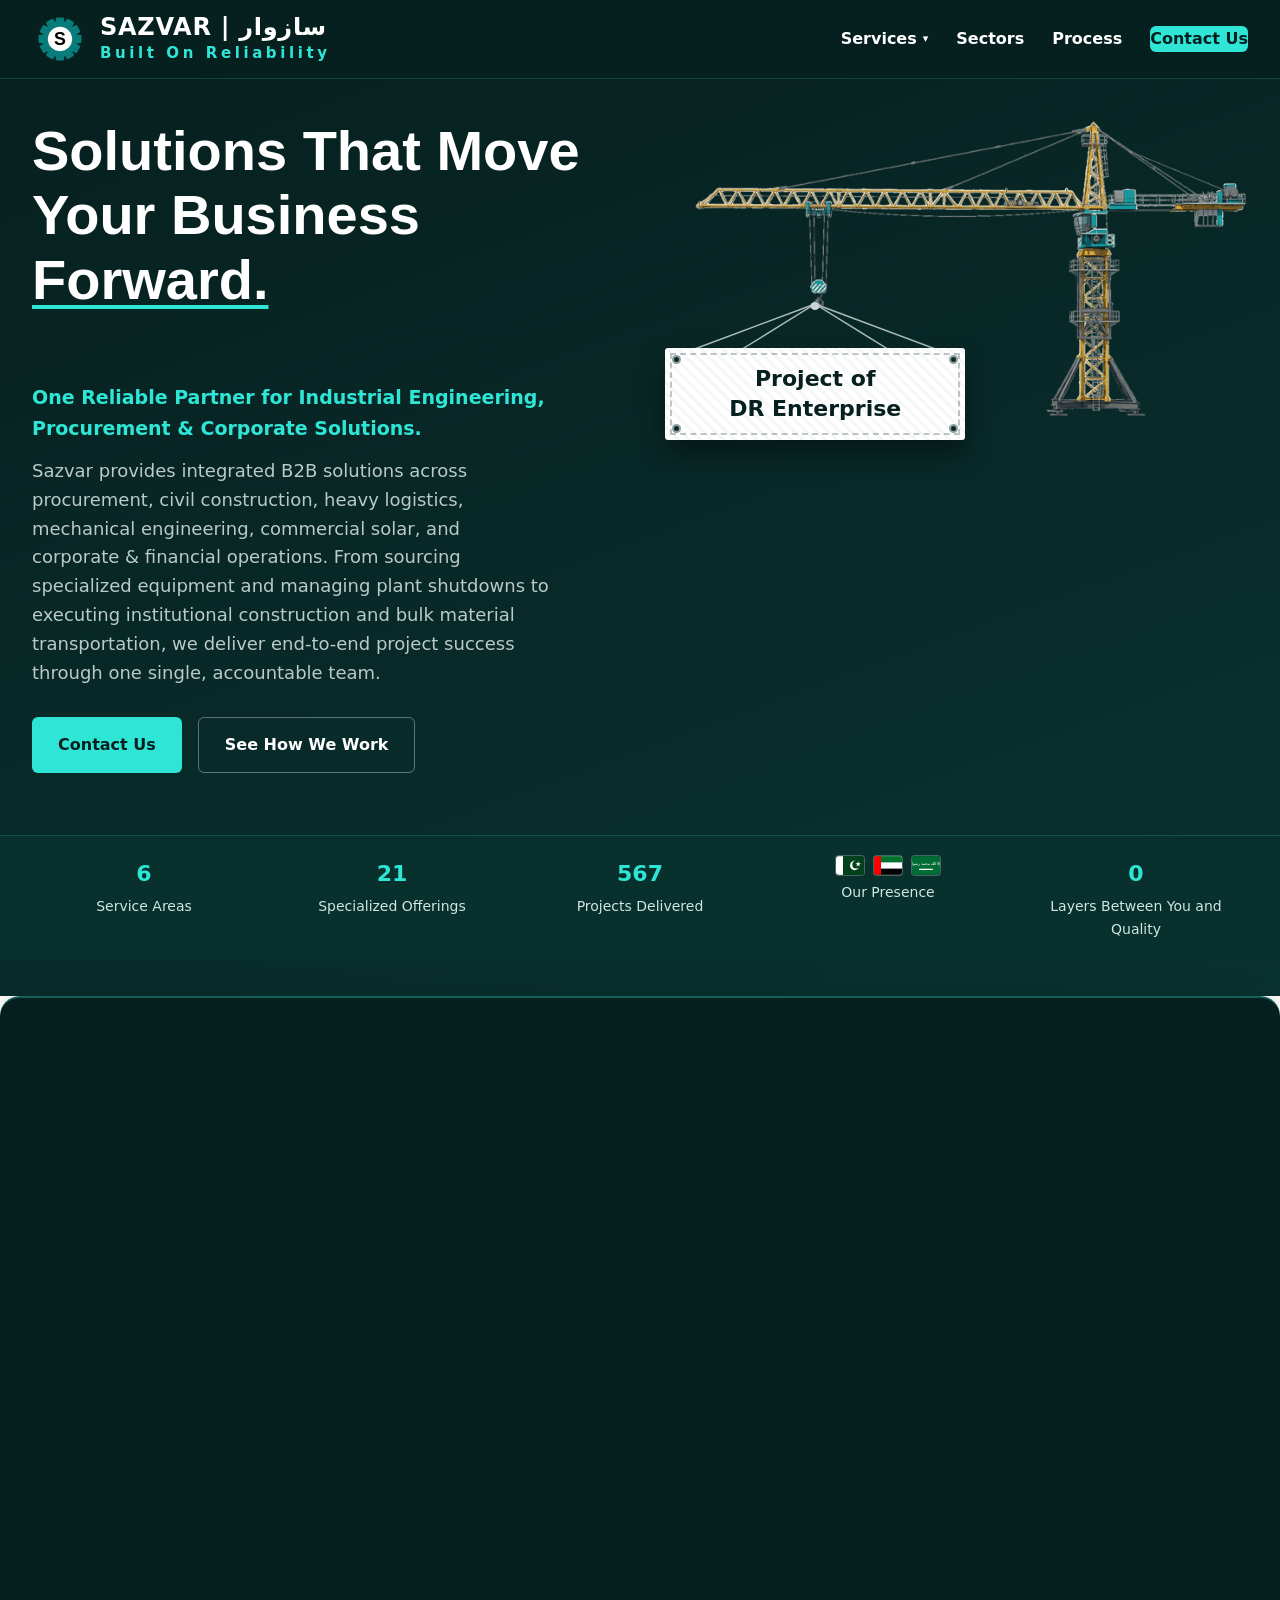
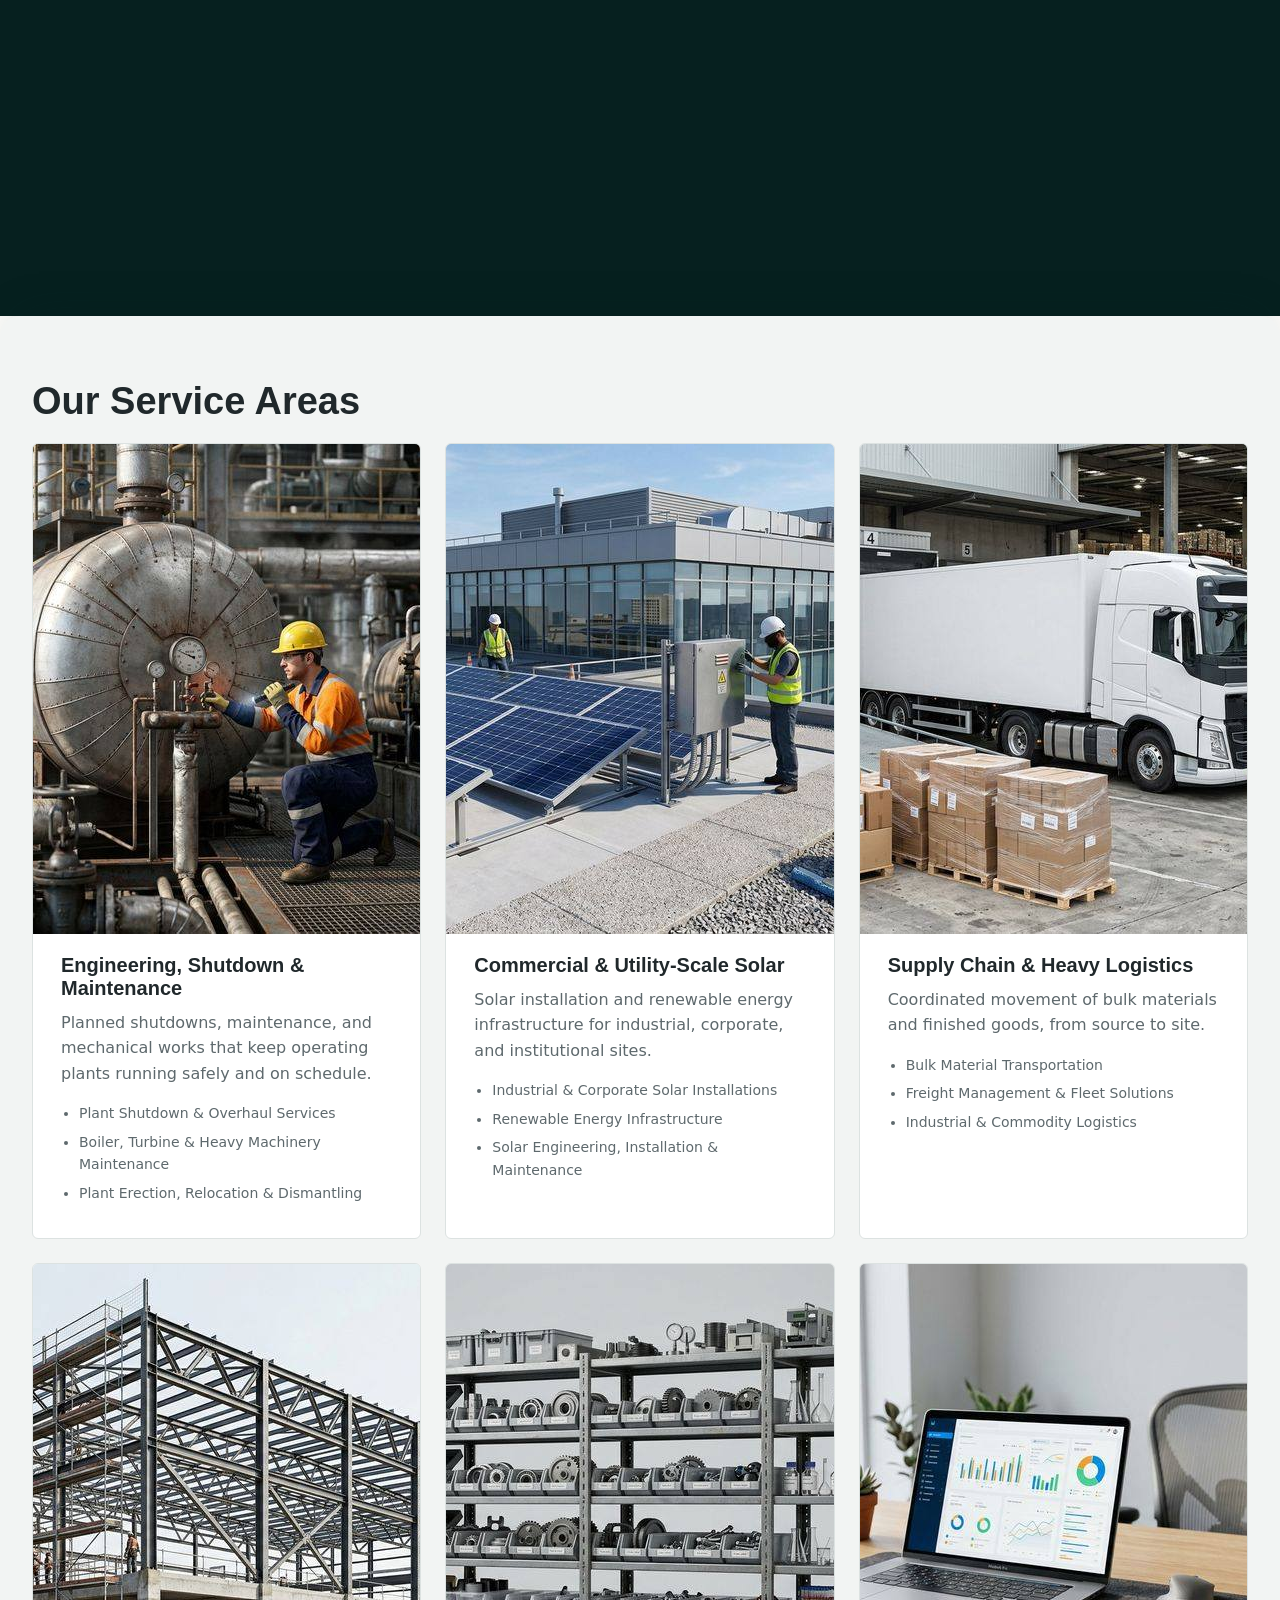
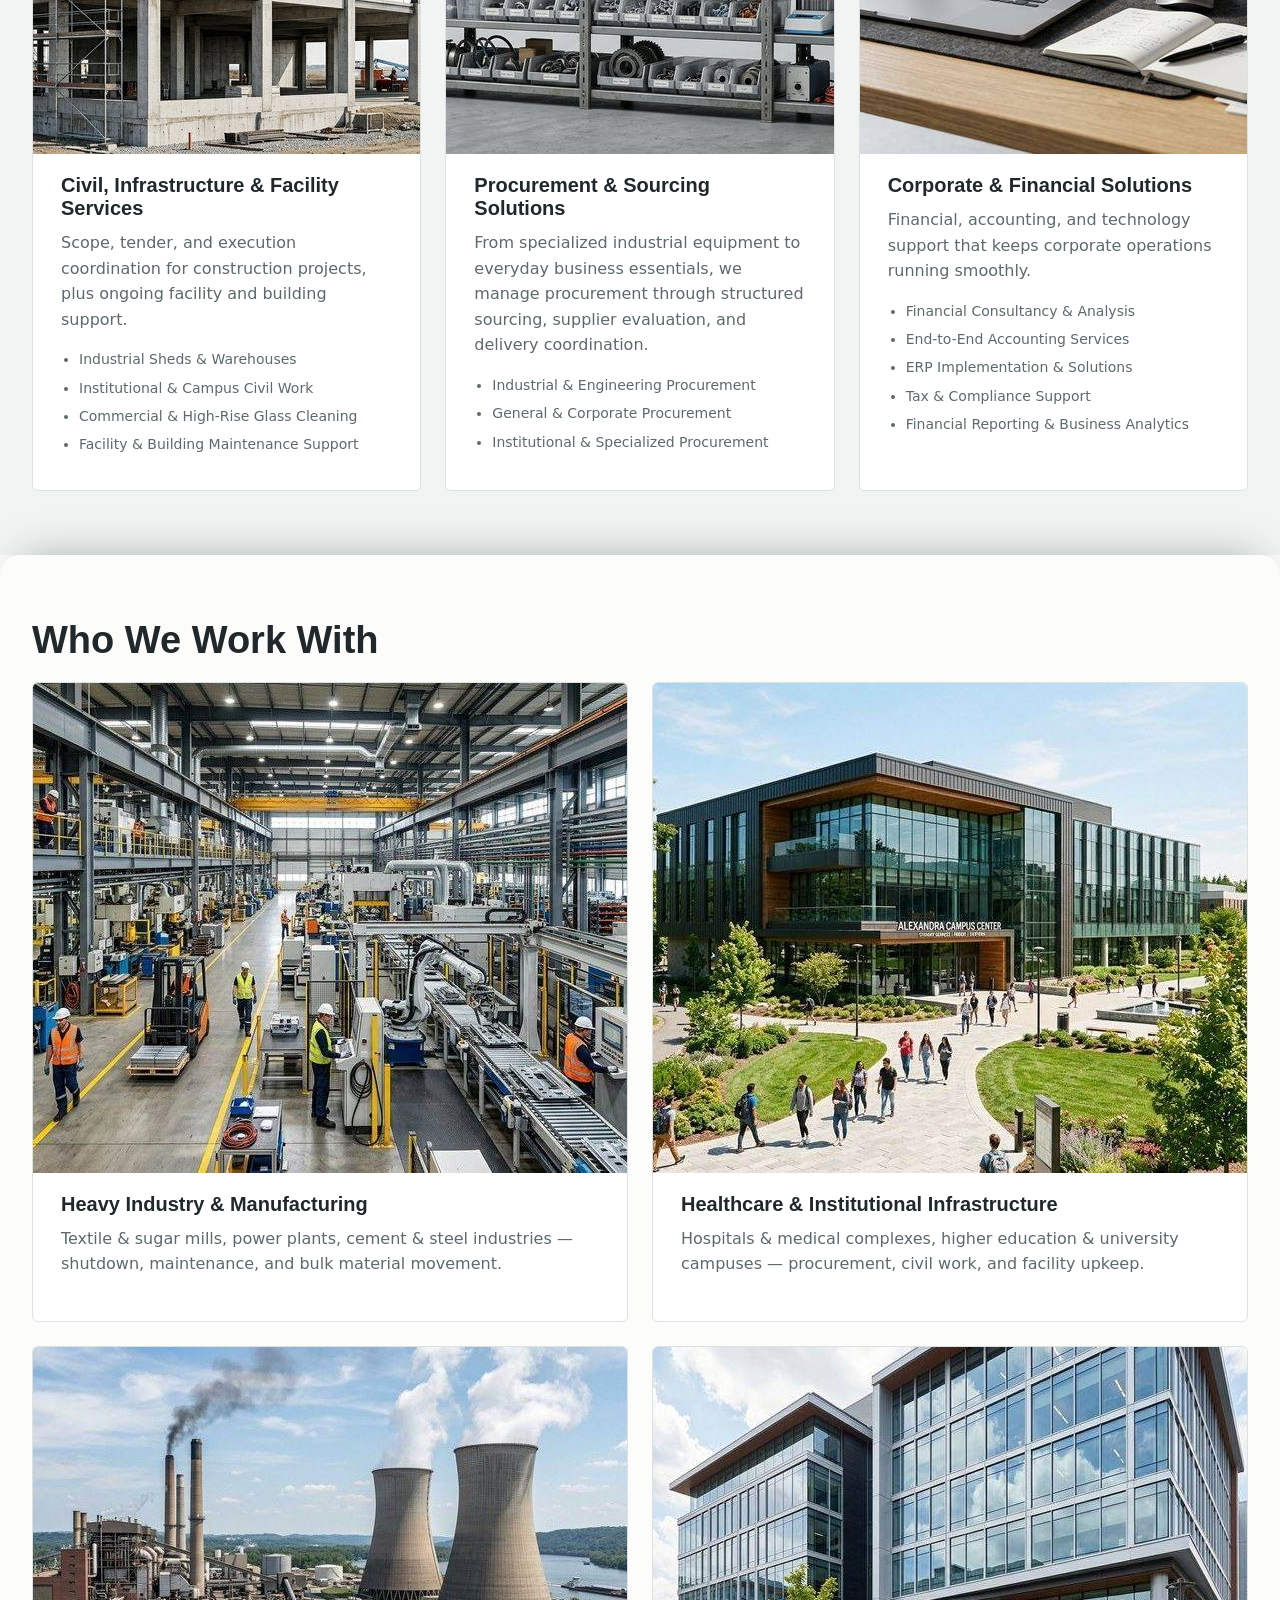
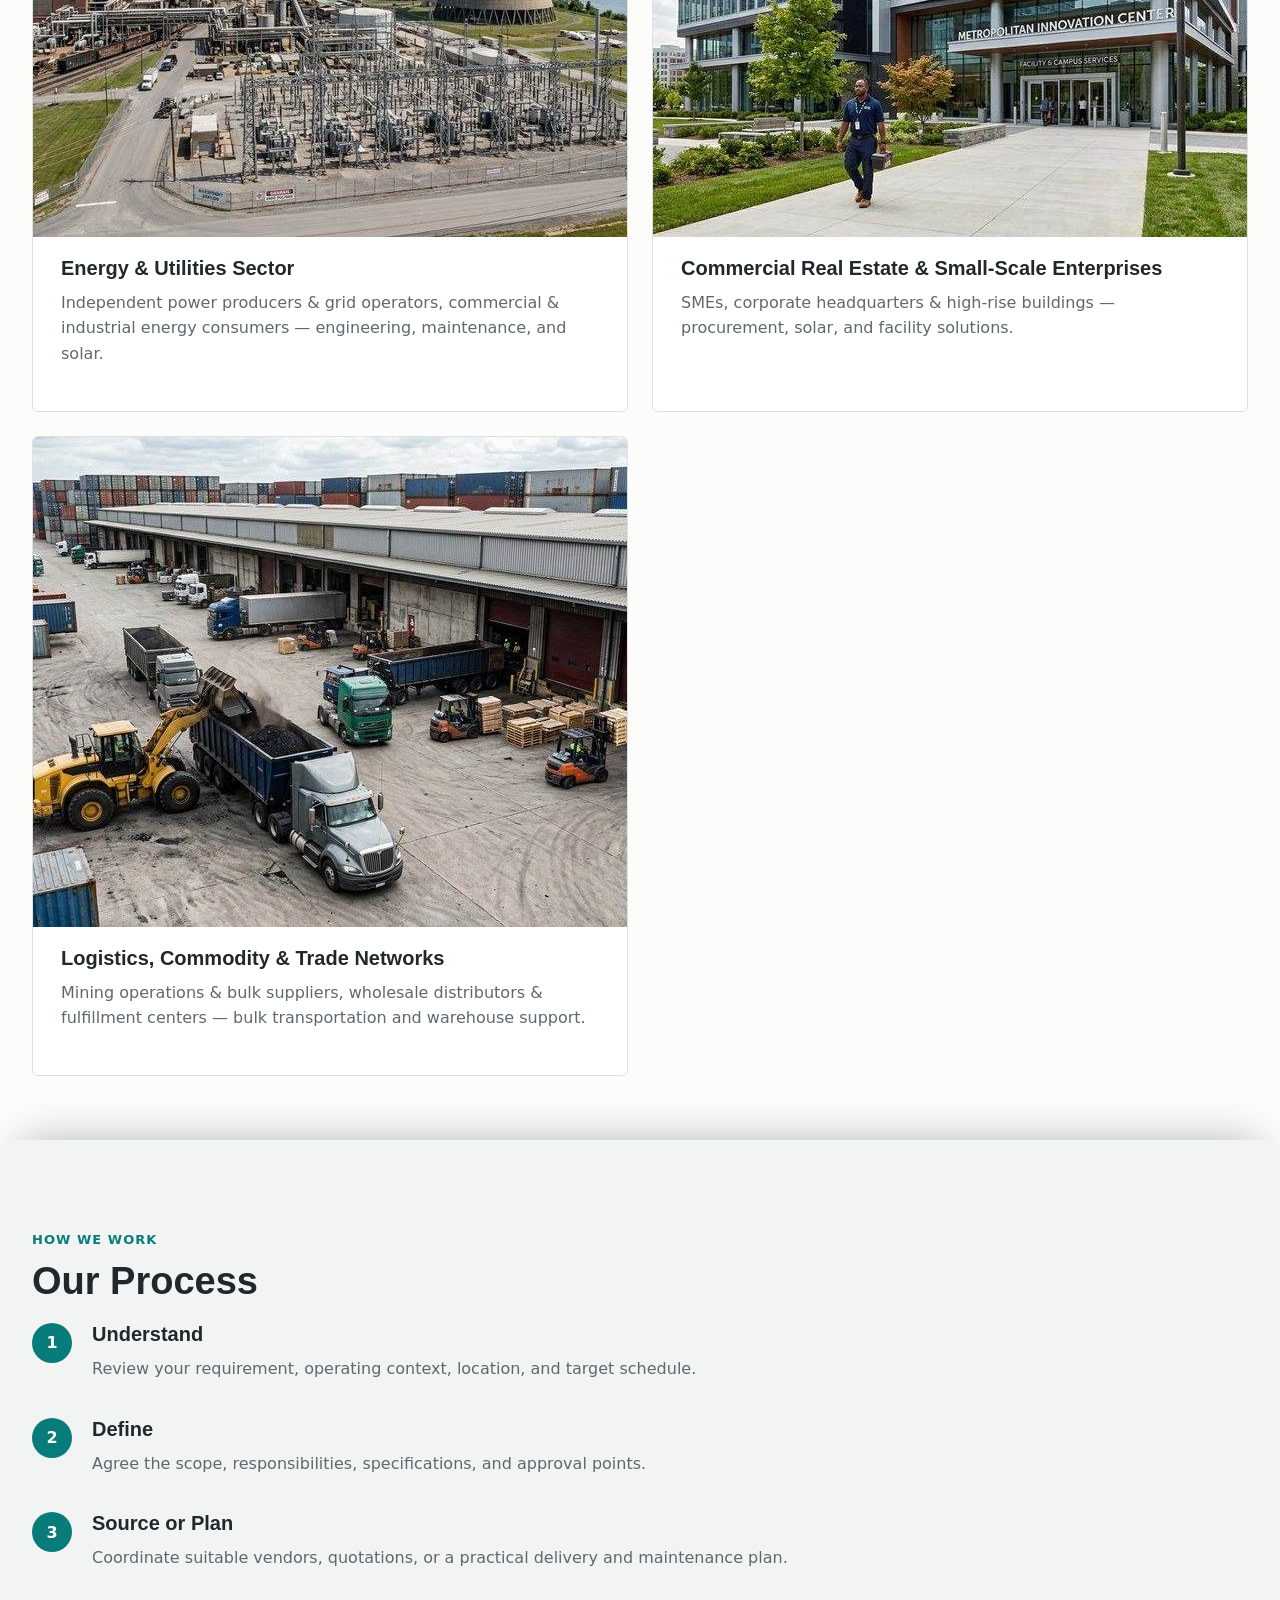
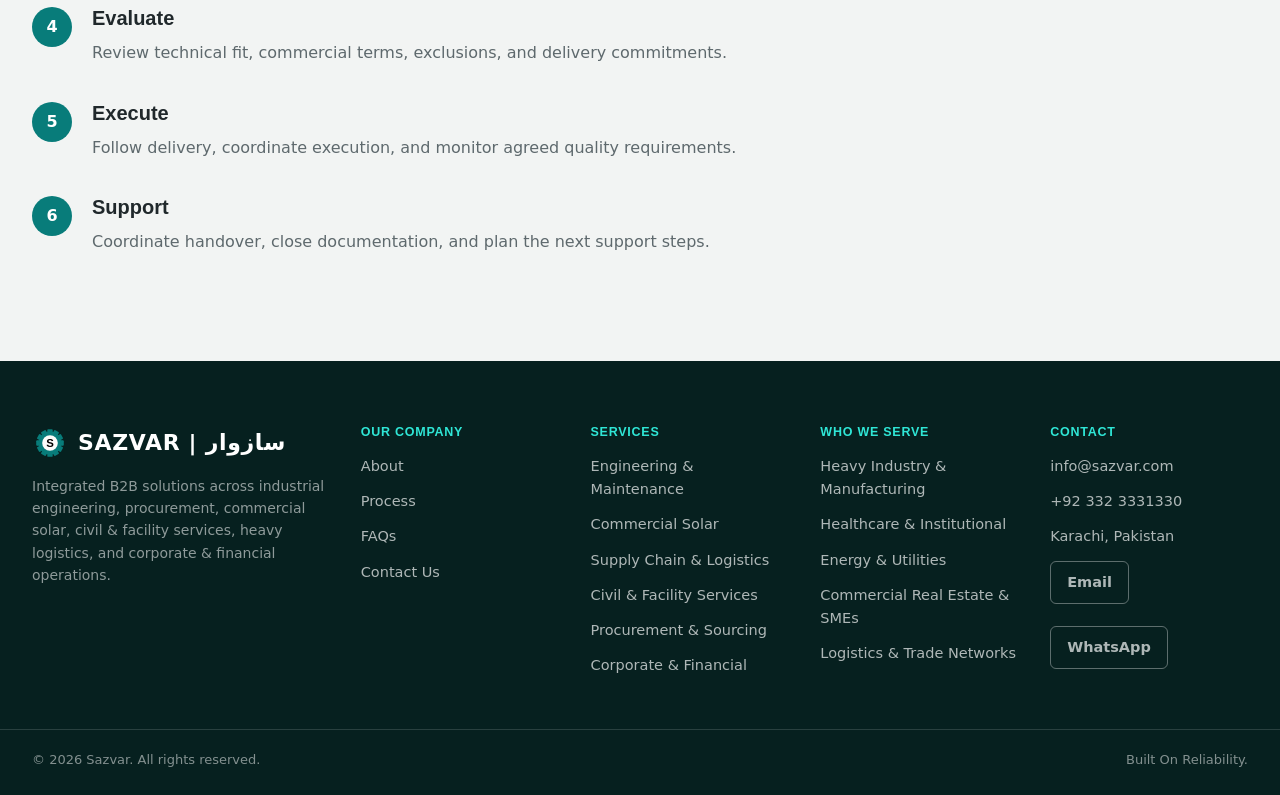
==== commit 536482ed: "Block internal files, add security headers, SEO basics and 404 page - .htaccess: return 404 for inte" ====
--- a/index.html
+++ b/index.html
@@ -5,6 +5,16 @@
 <meta name="viewport" content="width=device-width, initial-scale=1.0" />
 <title>Sazvar | Industrial Engineering, Procurement &amp; Corporate Solutions</title>
 <meta name="description" content="Sazvar delivers integrated B2B solutions across engineering &amp; plant maintenance, commercial solar, heavy logistics, civil &amp; facility services, procurement, and corporate &amp; financial solutions — through one accountable team. Pakistan-based, growing toward the GCC." />
+<link rel="canonical" href="https://sazvar.com/" />
+<meta property="og:type" content="website" />
+<meta property="og:site_name" content="Sazvar" />
+<meta property="og:title" content="Sazvar | Industrial Engineering, Procurement &amp; Corporate Solutions" />
+<meta property="og:description" content="Sazvar delivers integrated B2B solutions across engineering &amp; plant maintenance, commercial solar, heavy logistics, civil &amp; facility services, procurement, and corporate &amp; financial solutions — through one accountable team. Pakistan-based, growing toward the GCC." />
+<meta property="og:url" content="https://sazvar.com/" />
+<meta property="og:image" content="https://sazvar.com/assets/img/hero/site-inspection.jpg" />
+<meta property="og:image:width" content="1200" />
+<meta property="og:image:height" content="670" />
+<meta name="twitter:card" content="summary_large_image" />
 <link rel="icon" href="assets/img/sazvar-mark.svg" type="image/svg+xml" />
 <link rel="stylesheet" href="assets/css/style.min.css?v=13" />
 </head>
